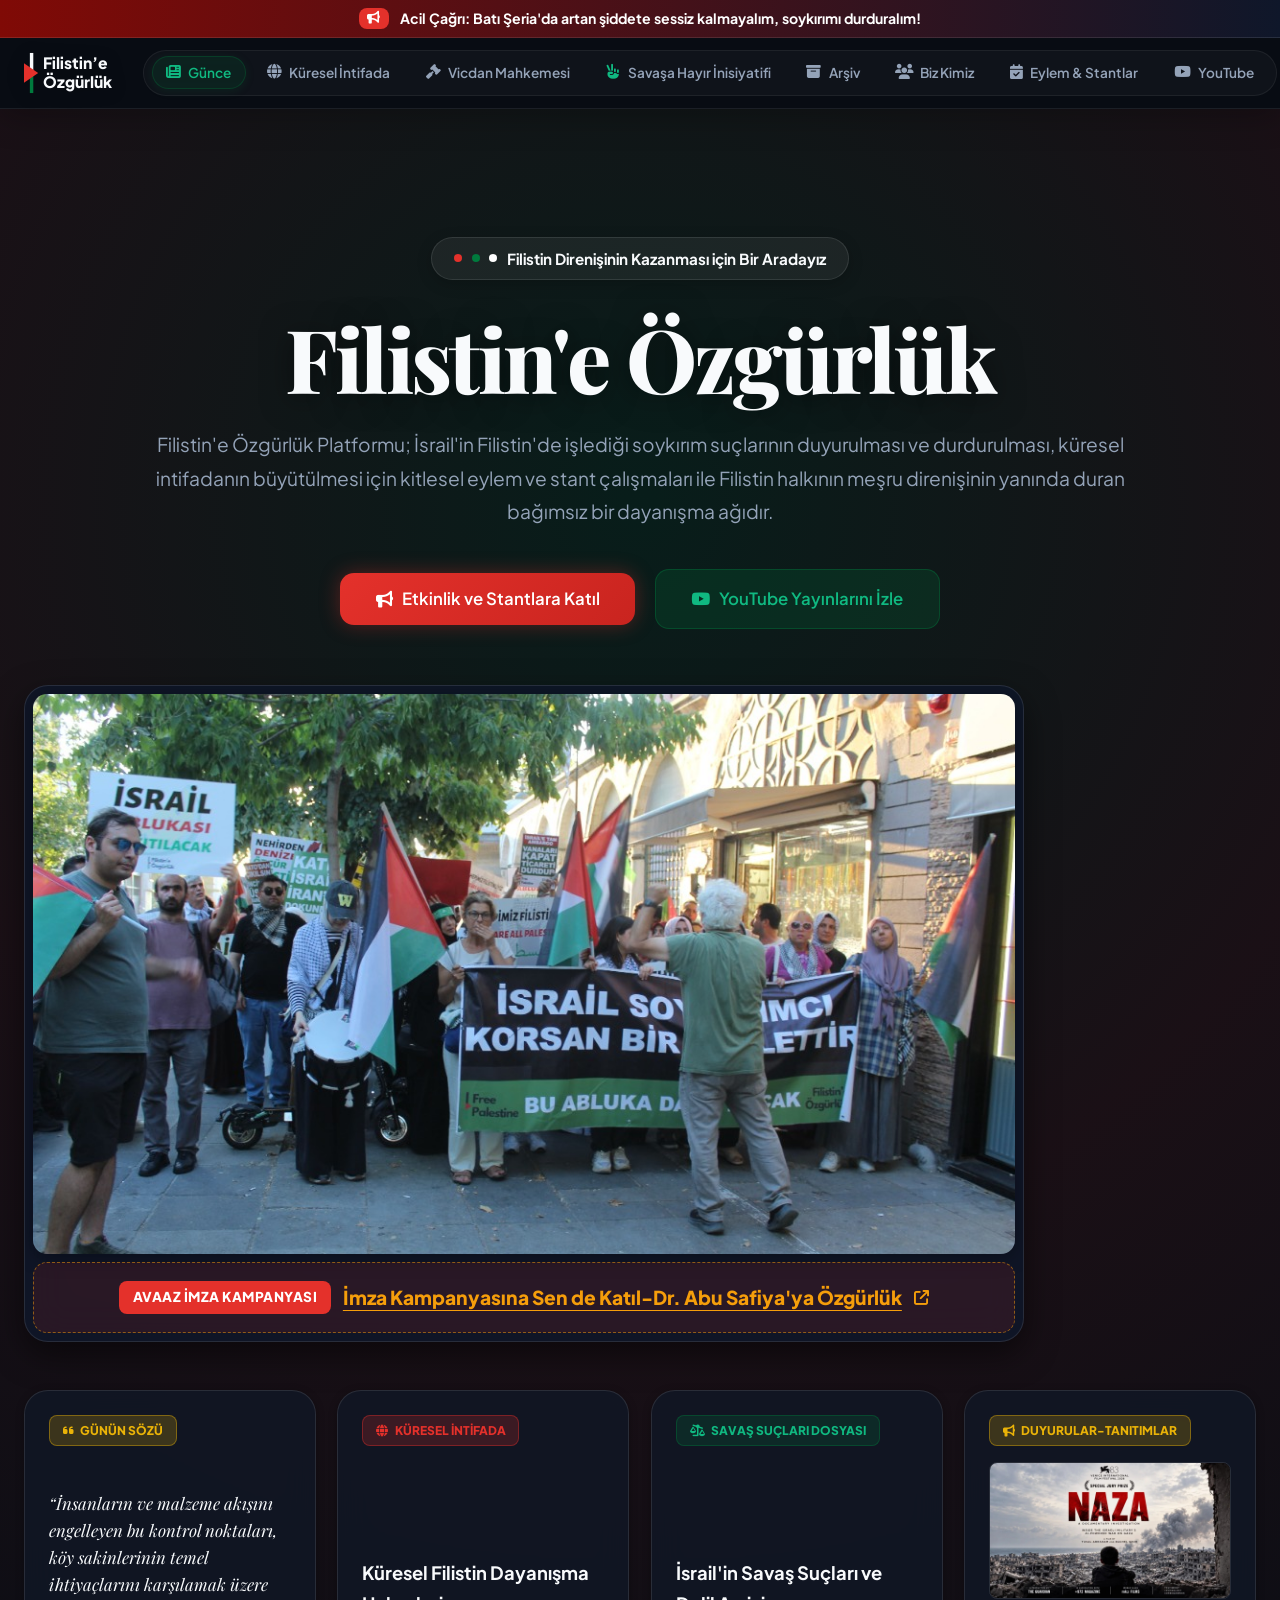
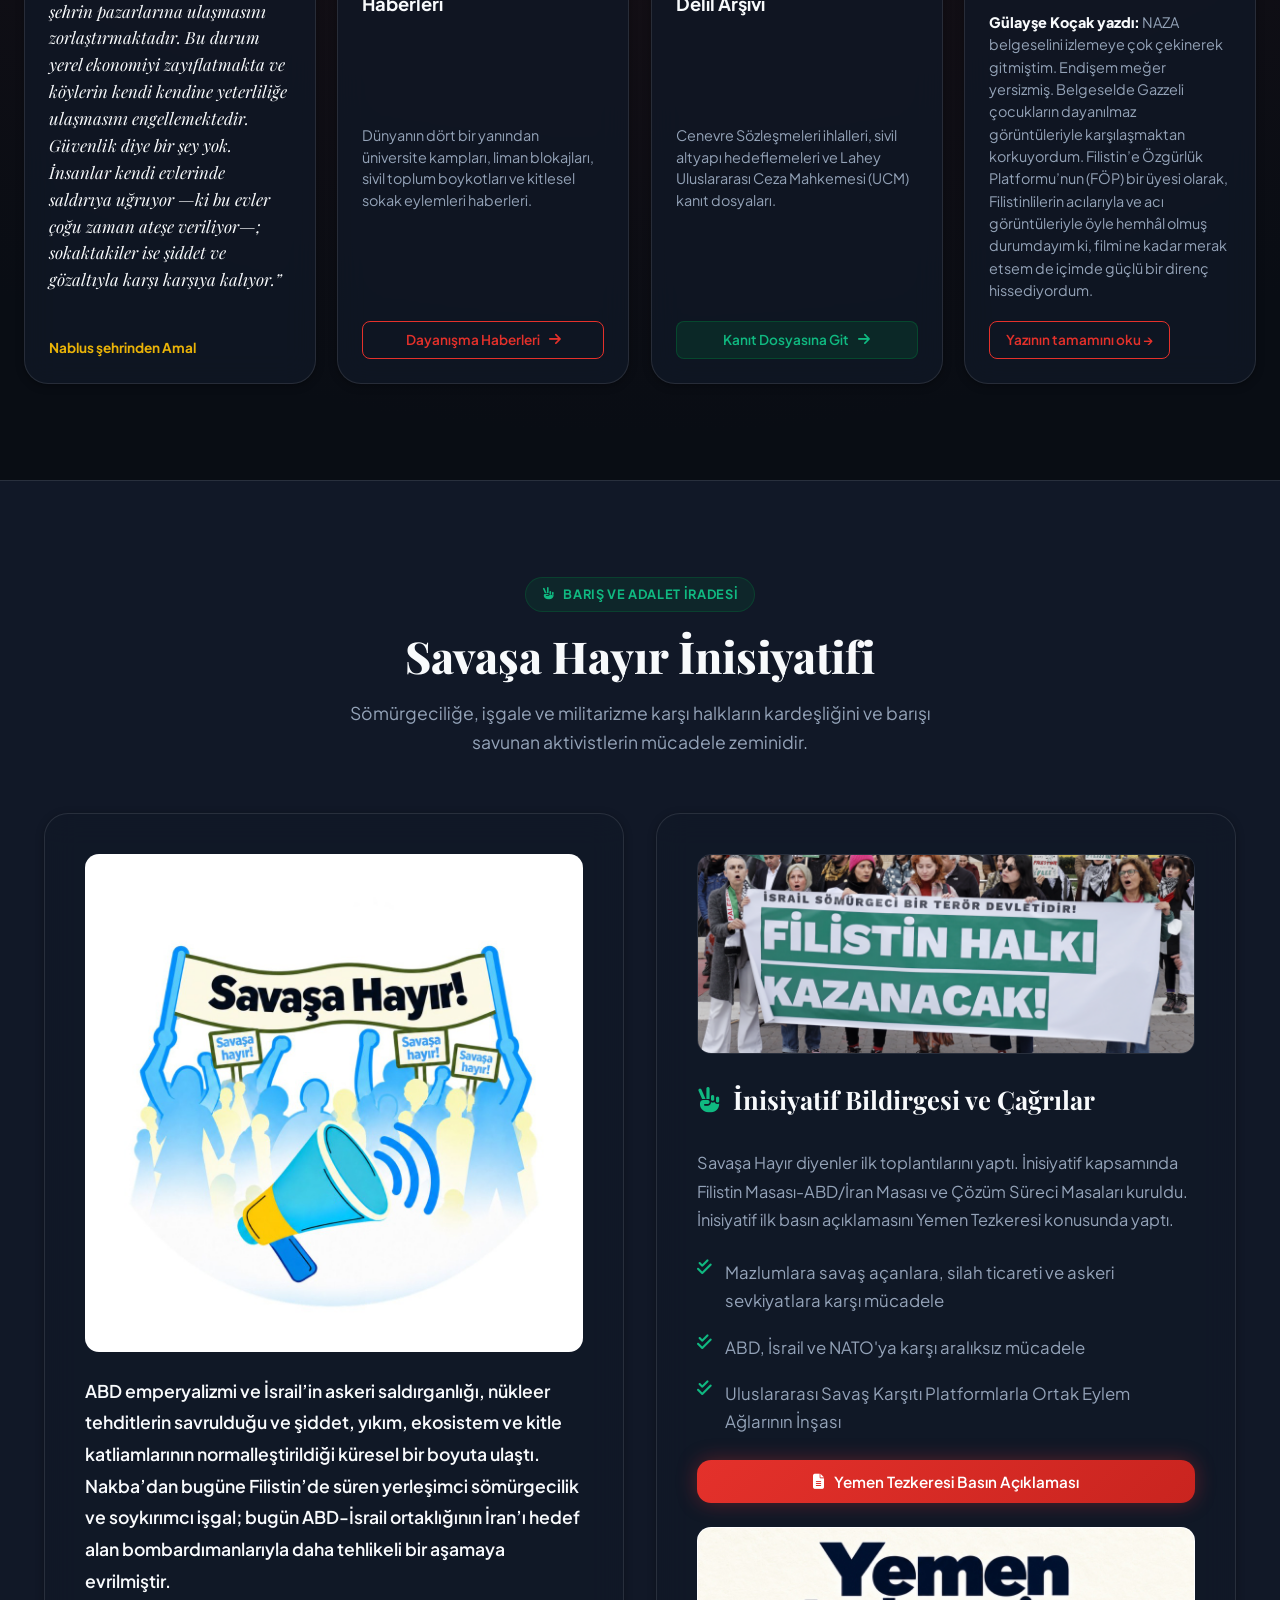
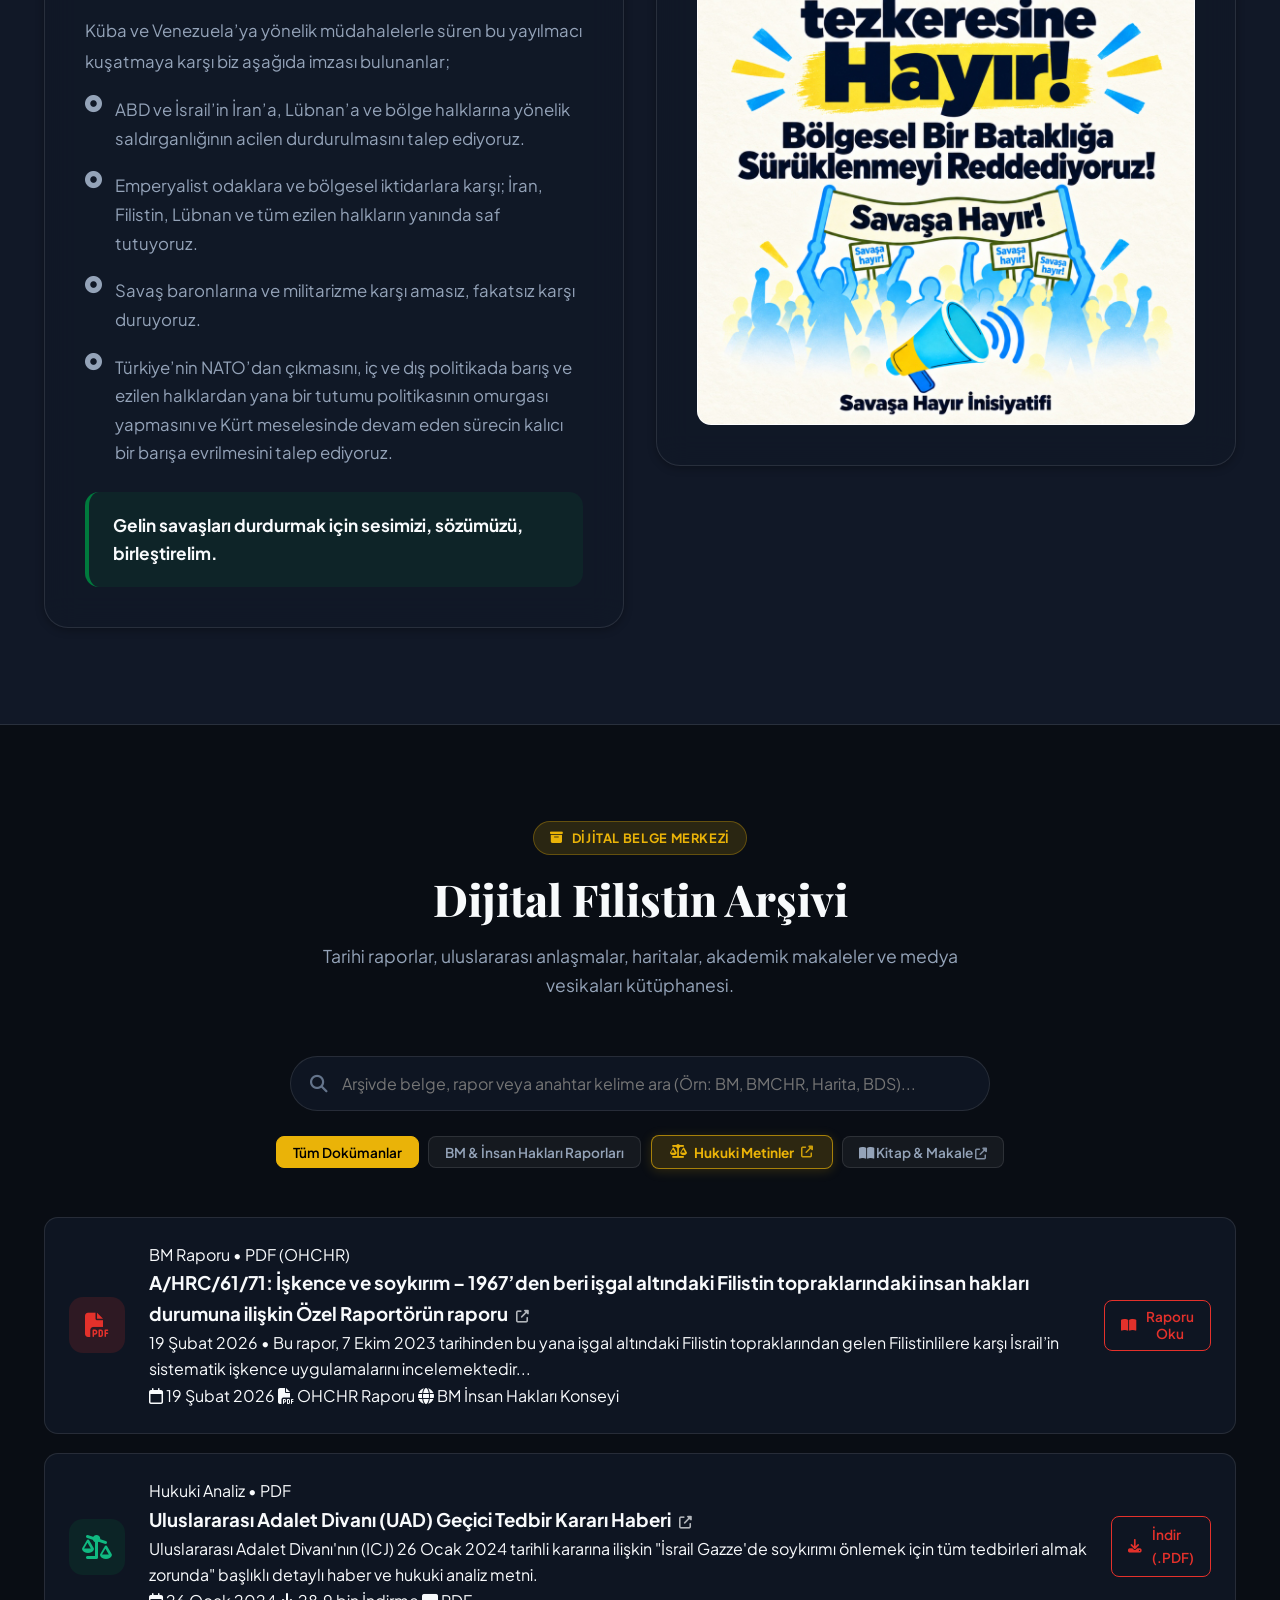
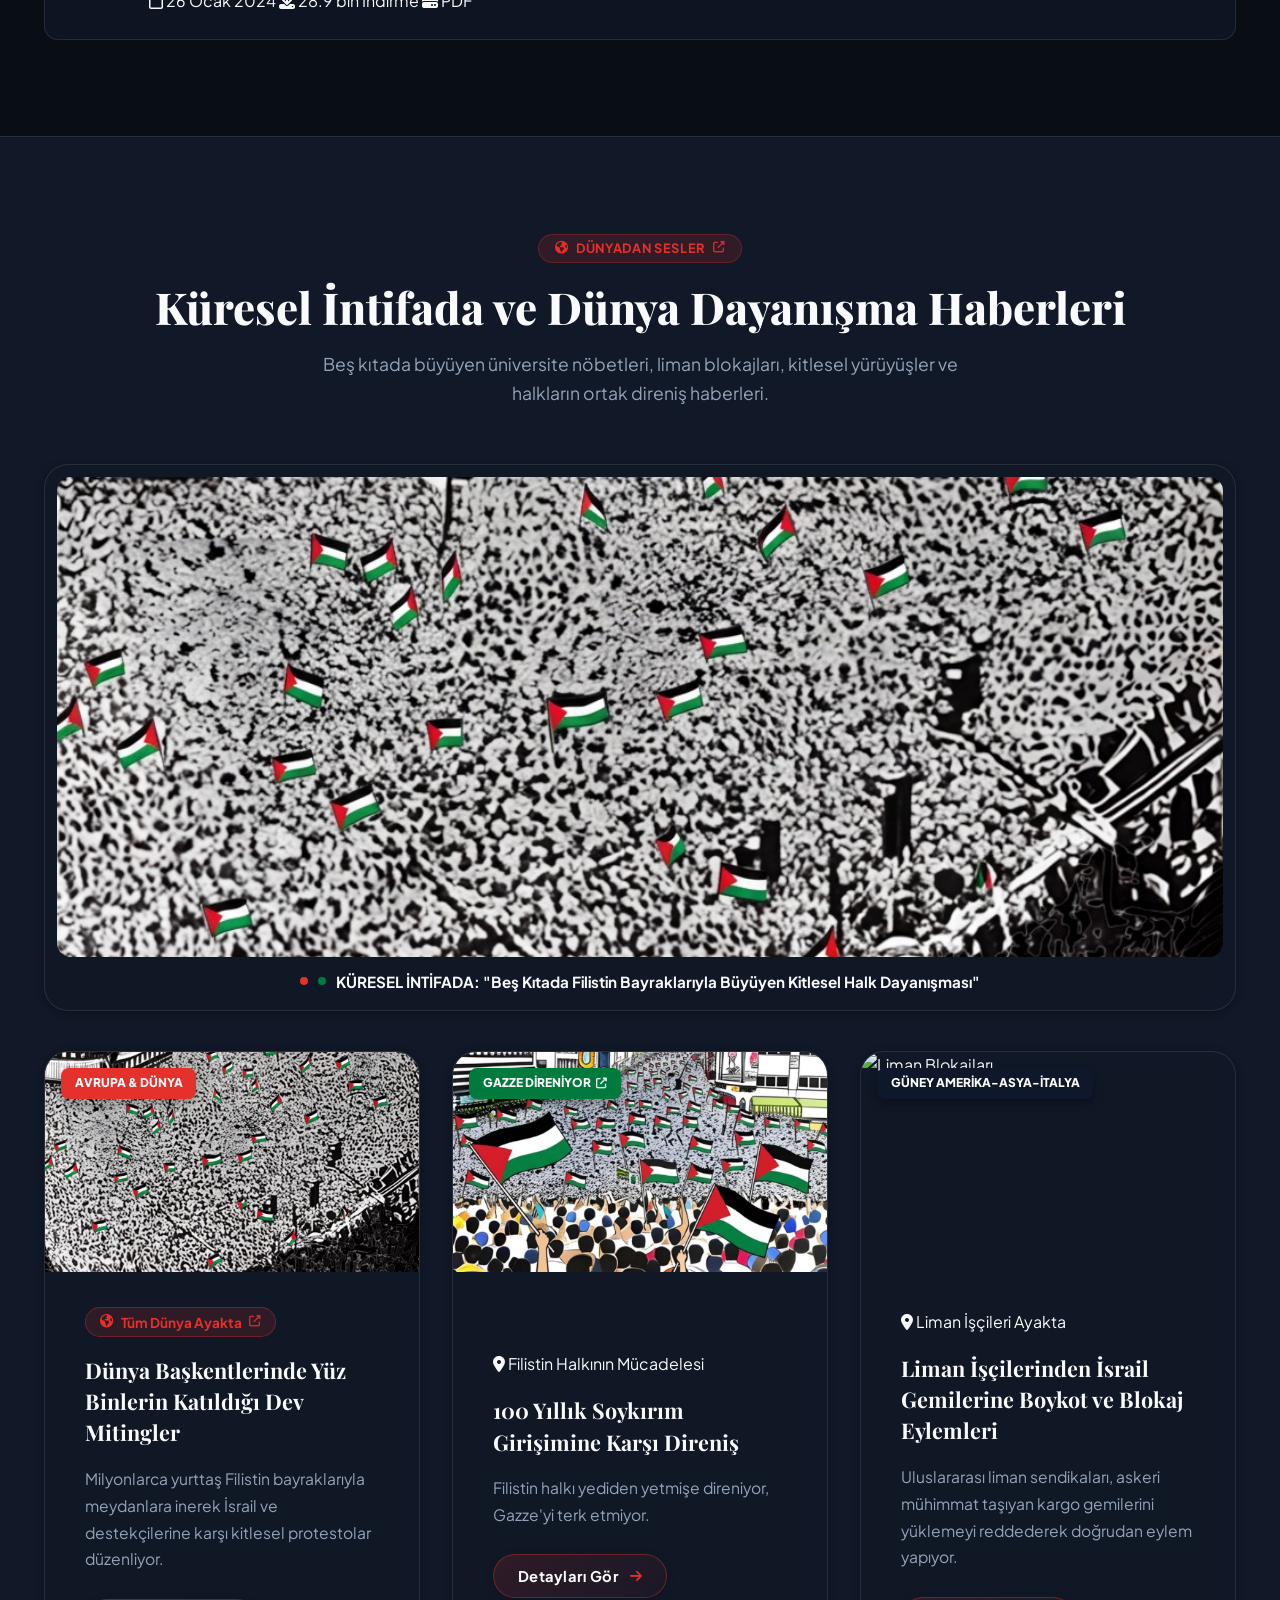
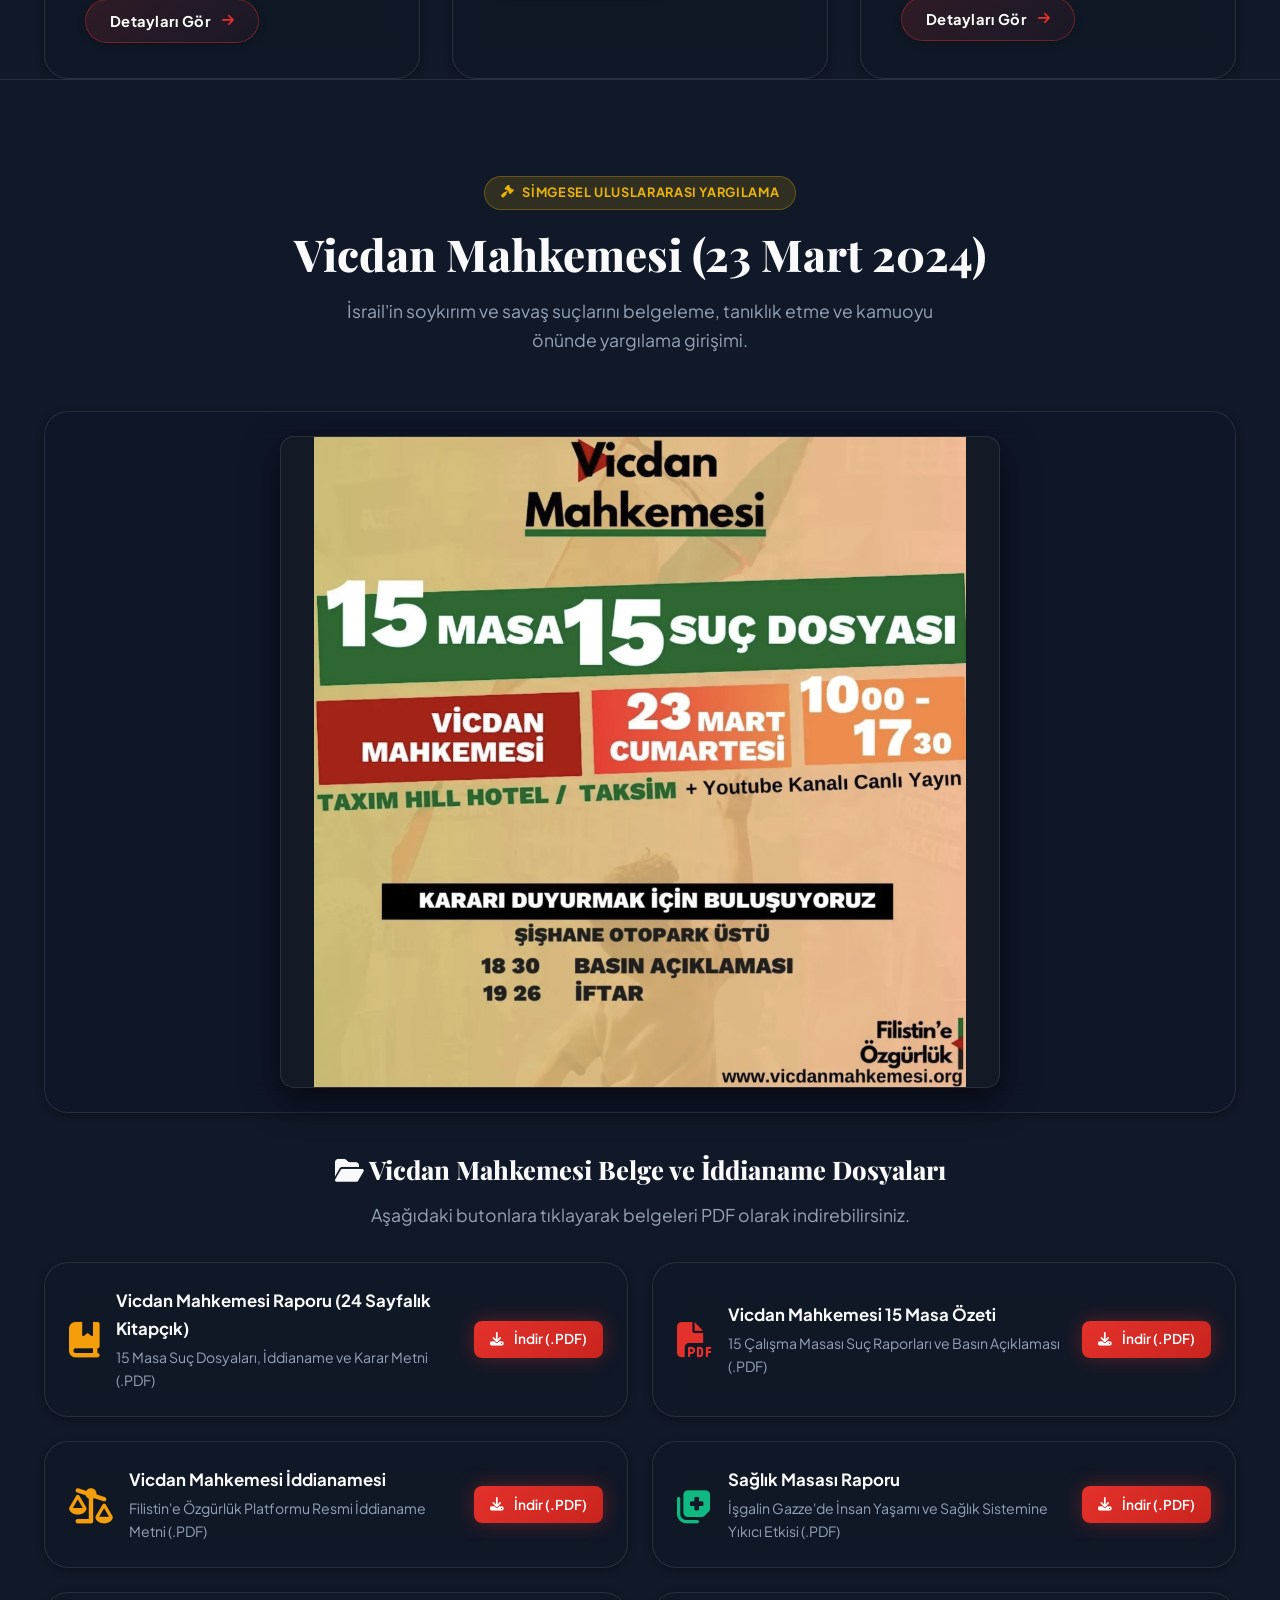
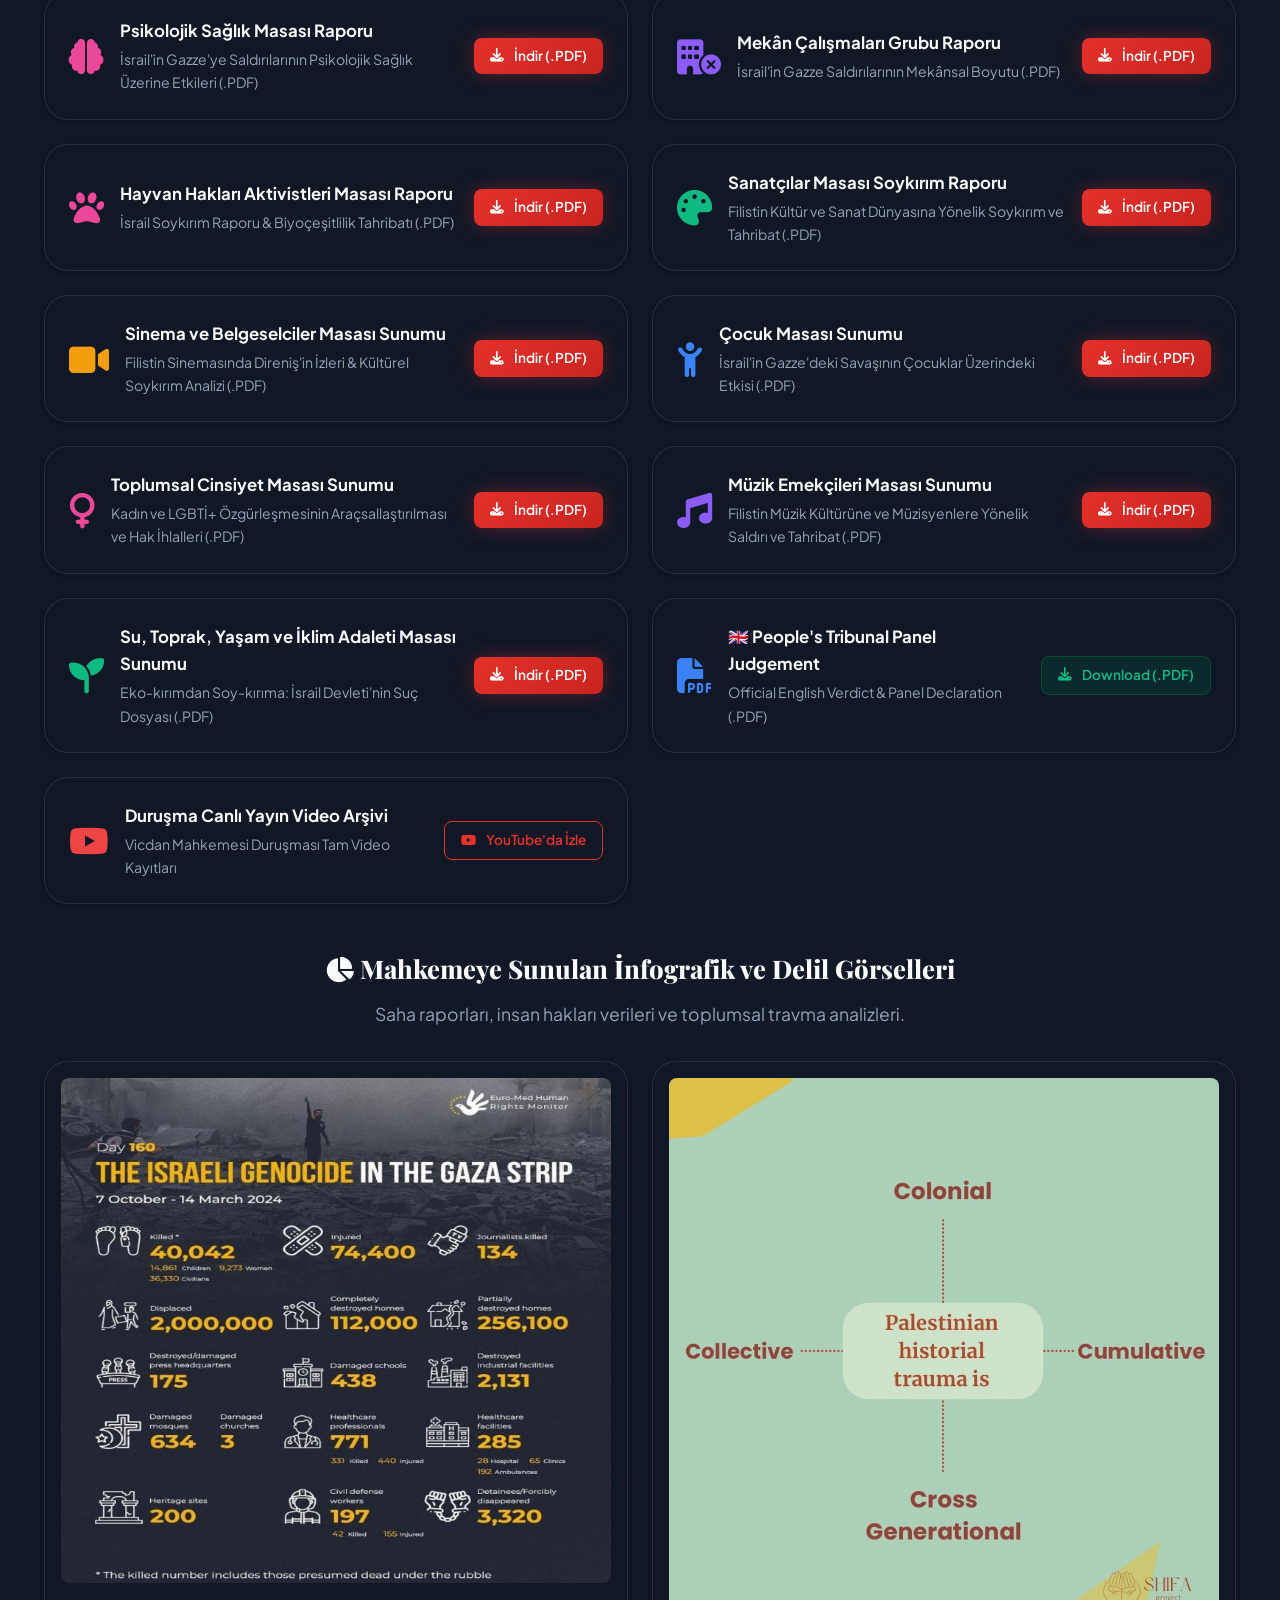
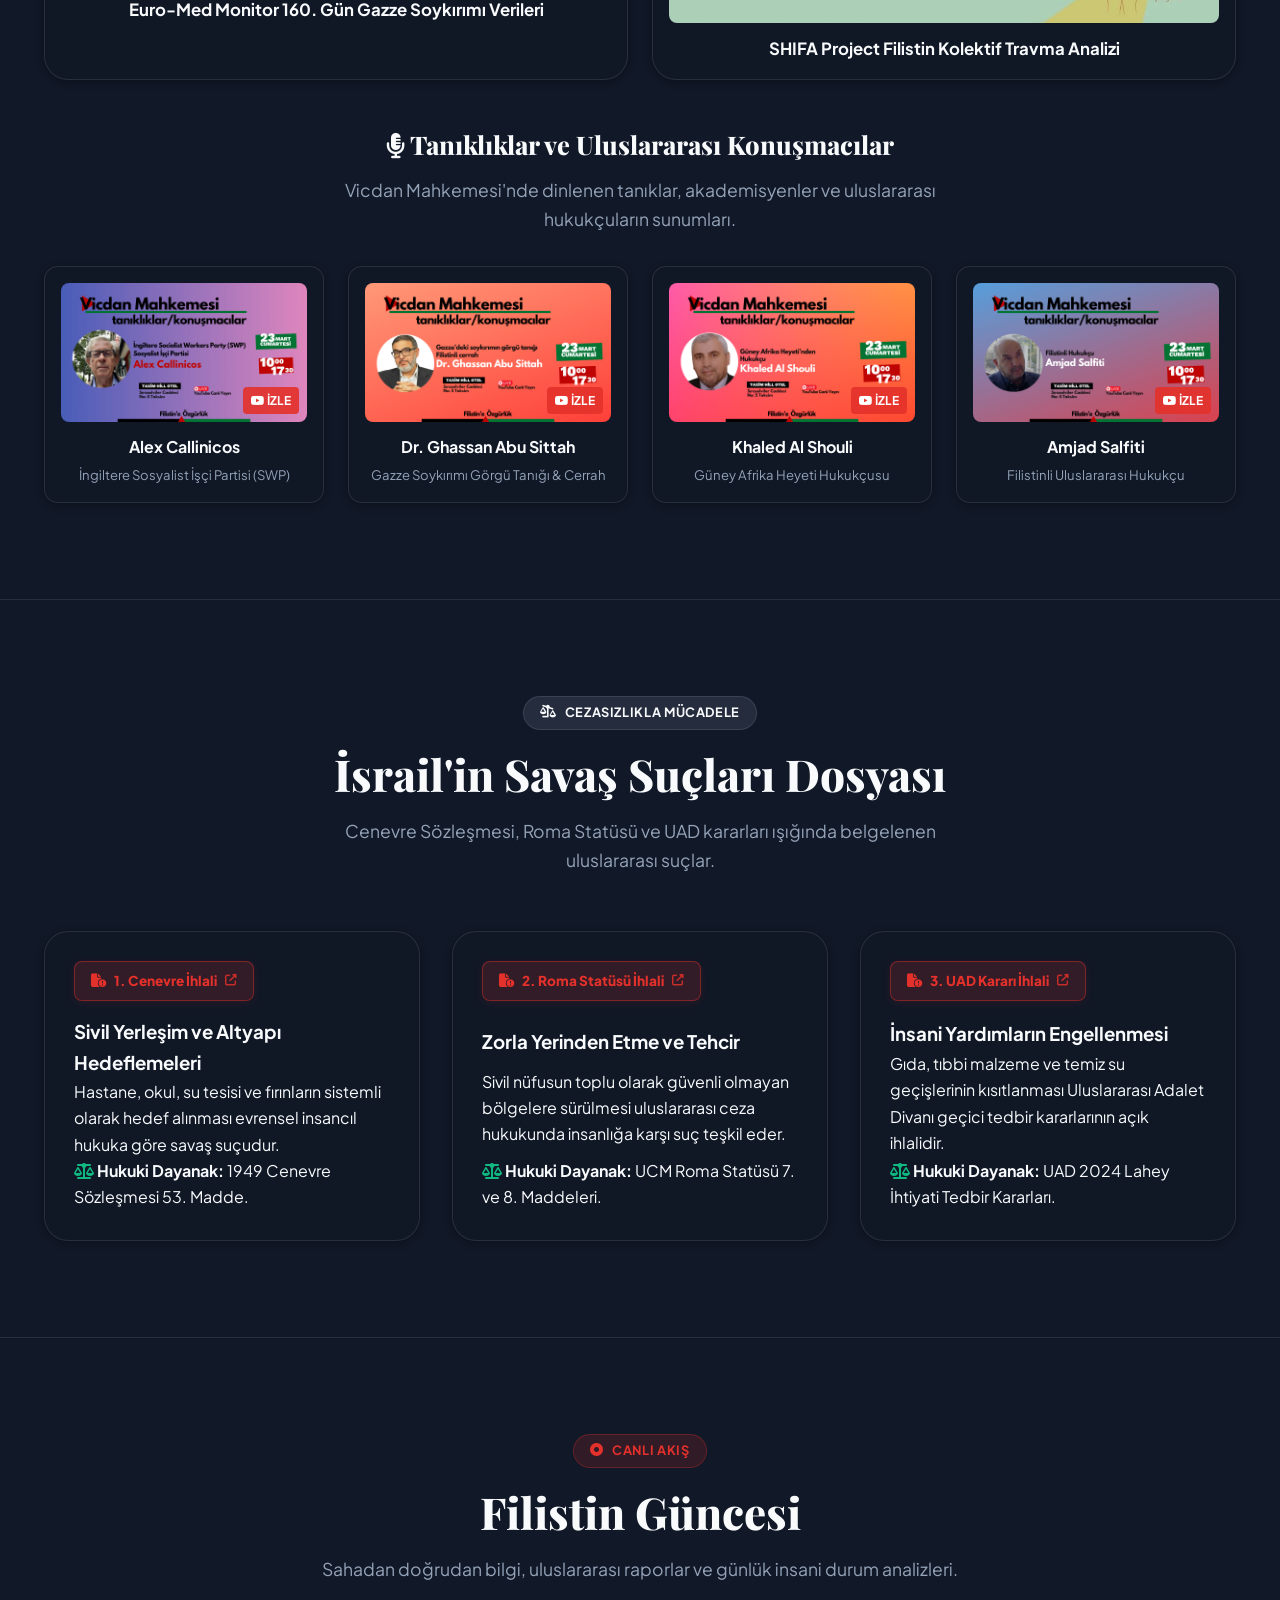
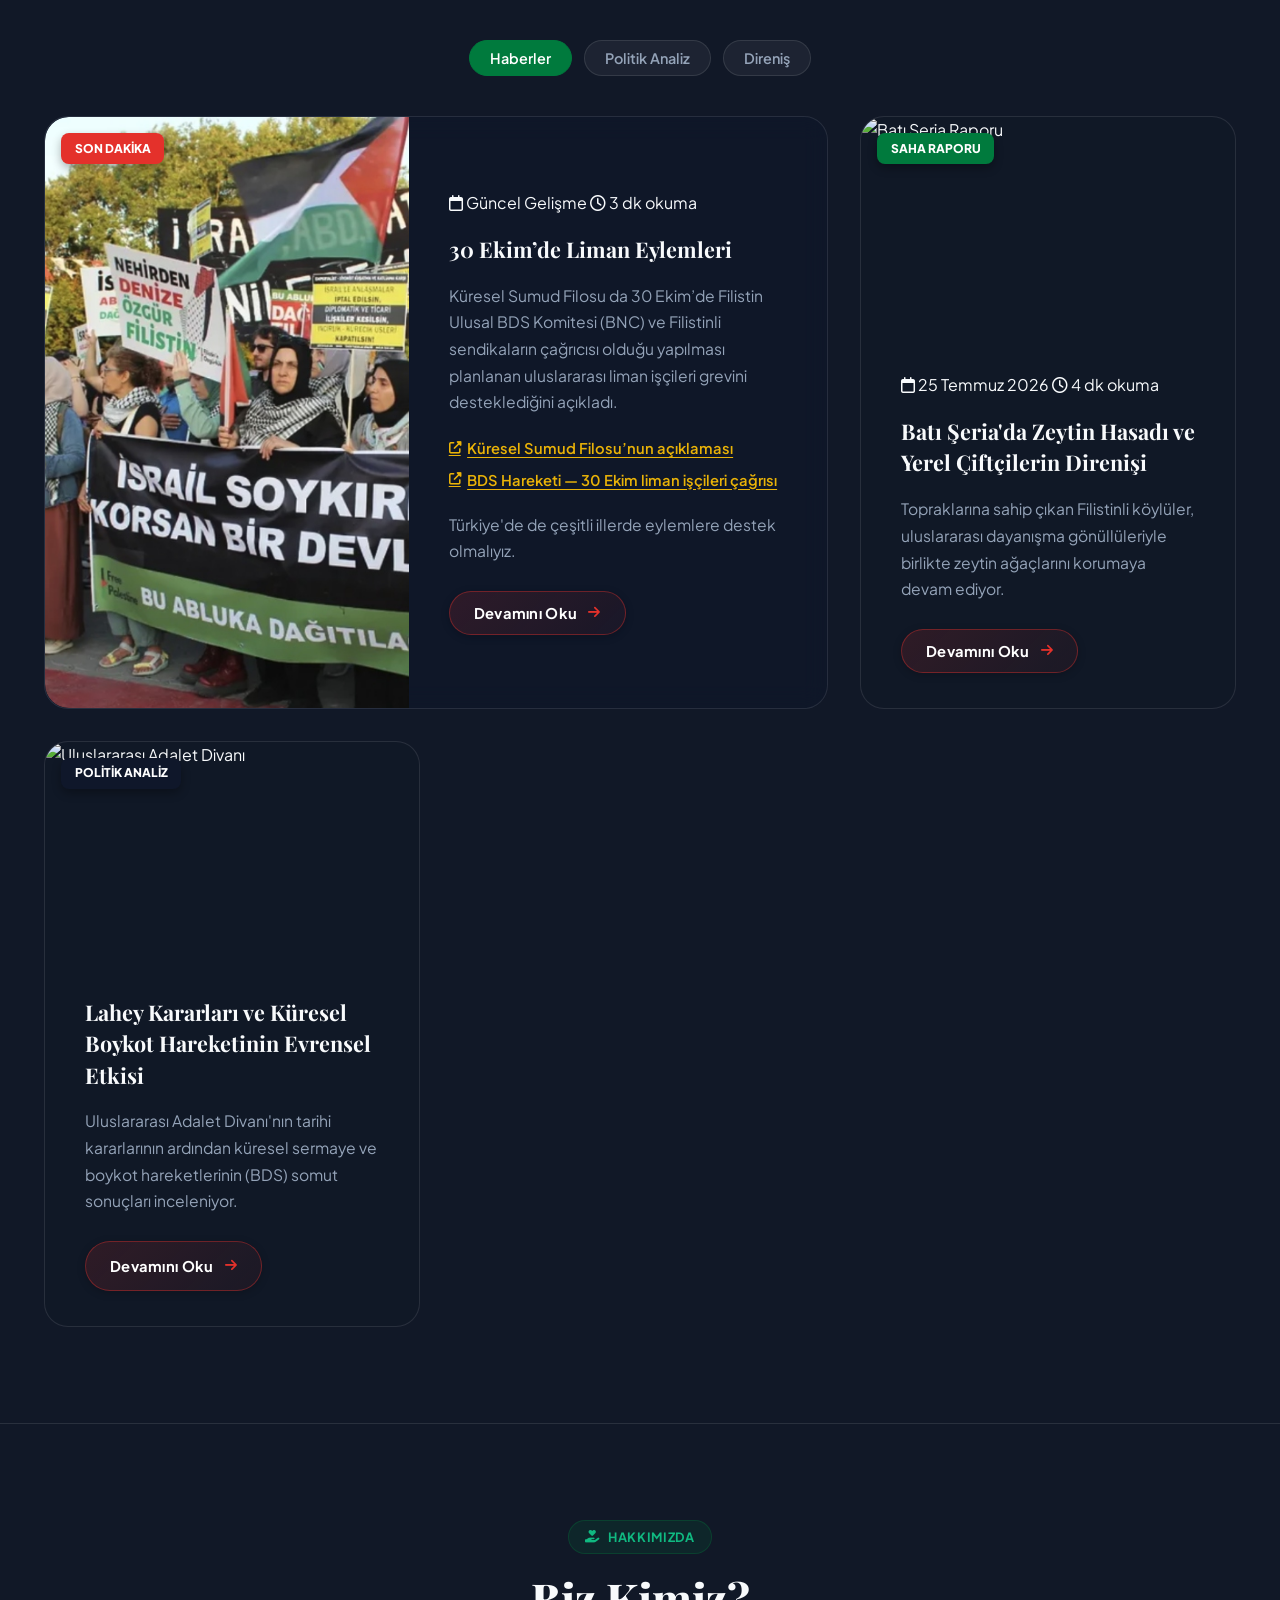
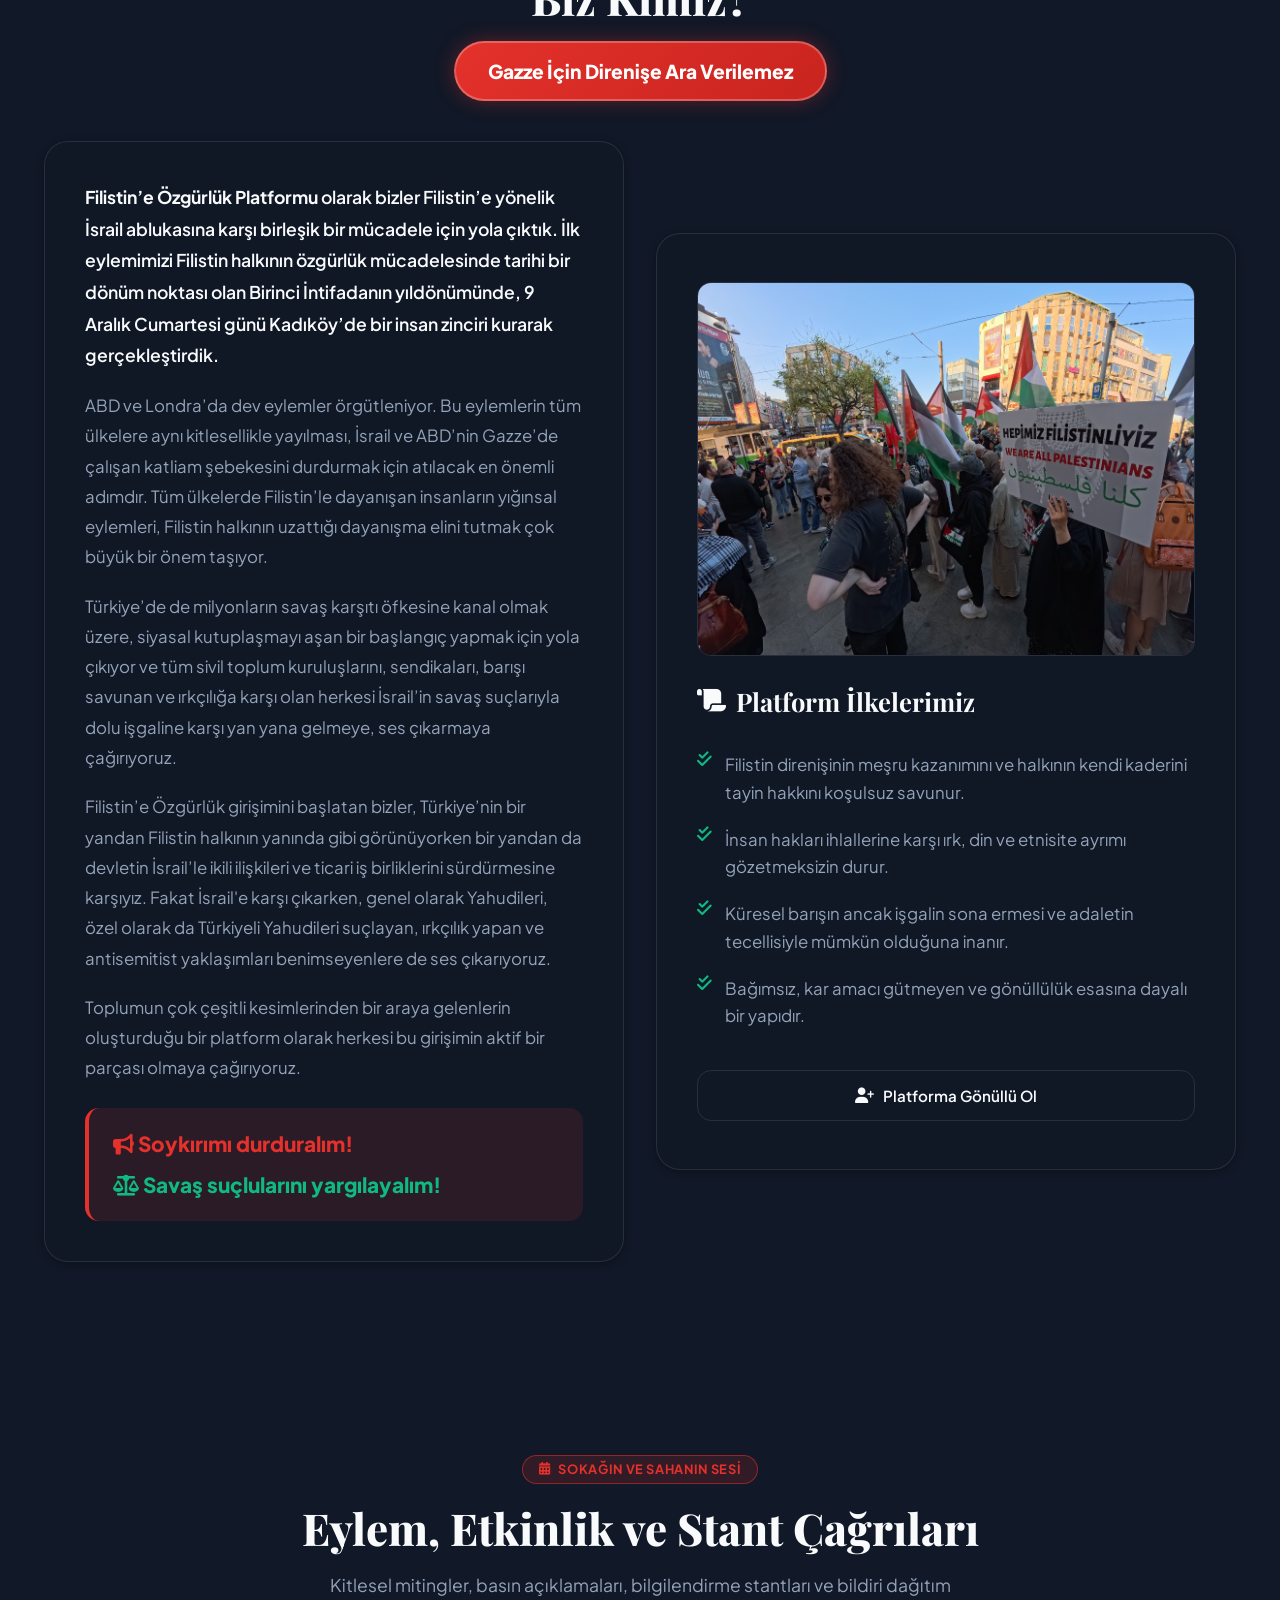
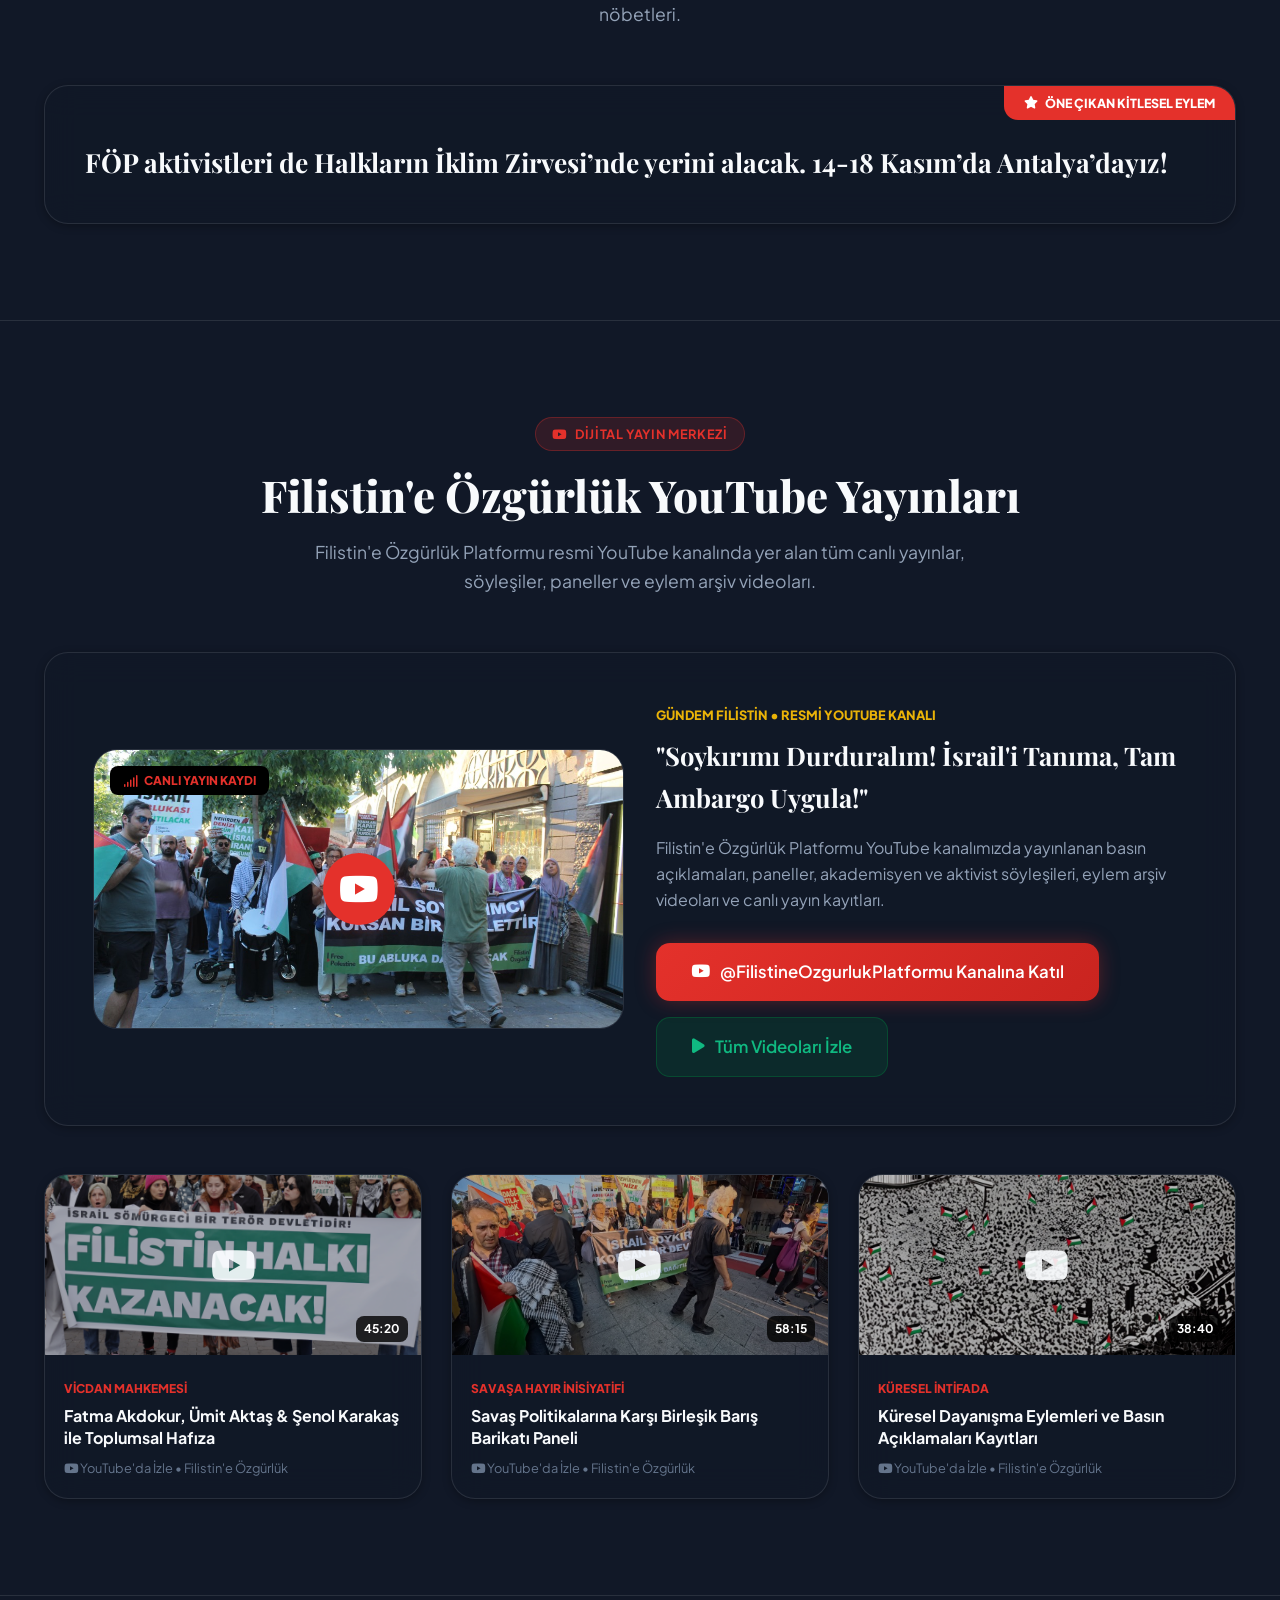
==== index.html @ 2e761d6b "İnisiyatif çağrı metinleri güncellendi" ====
<!DOCTYPE html>
<html lang="tr" data-theme="dark">
<head>
    <meta charset="UTF-8">
    <meta name="viewport" content="width=device-width, initial-scale=1.0">
    <title>Filistin'e Özgürlük Platformu | Adalet, İnsan Hakları ve Dayanışma</title>
    <meta name="description" content="Filistin'e Özgürlük Platformu resmi web sitesi. Filistin Güncesi, Küresel İntifada, Savaşa Hayır İnisiyatifi, Filistin Arşivi, İsrail'in Savaş Suçları, eylem ve stant çağrıları, BDS rehberi ve YouTube yayınları.">
    
    <!-- Google Fonts -->
    <link rel="preconnect" href="https://fonts.googleapis.com">
    <link rel="preconnect" href="https://fonts.gstatic.com" crossorigin>
    <link href="https://fonts.googleapis.com/css2?family=Plus+Jakarta+Sans:wght@400;500;600;700;800&family=Playfair+Display:ital,wght@0,600;0,800;1,400&display=swap" rel="stylesheet">
    
    <!-- FontAwesome for crisp icons -->
    <link rel="stylesheet" href="https://cdnjs.cloudflare.com/ajax/libs/font-awesome/6.5.1/css/all.min.css">
    
    <!-- Main Stylesheet -->
    <link rel="stylesheet" href="style.css">
</head>
<body>

    <!-- Dynamic Reading Progress Bar -->
    <div id="scroll-progress" class="scroll-progress"></div>

    <!-- Announcement & Urgent Ticker -->
    <div class="urgent-ticker">
        <div class="ticker-content">
            <span class="ticker-badge"><i class="fa-solid fa-bullhorn"></i></span>
            <span class="ticker-text">Acil Çağrı: Batı Şeria'da artan şiddete sessiz kalmayalım, soykırımı durduralım!</span>
        </div>
    </div>

    <!-- Navbar Section -->
    <header class="navbar-header" id="navbar">
        <div class="nav-container">
            <a href="#" class="brand-logo" aria-label="Filistin'e Özgürlük Ana Sayfası">
                <svg viewBox="0 0 420 180" class="official-logo-svg">
                    <rect x="24" y="8" width="14" height="82" class="top-stripe" />
                    <rect x="24" y="90" width="14" height="82" fill="#007A3D" />
                    <polygon points="0,50 0,130 58,90" fill="#E4312B" />
                    <text x="76" y="74" font-size="64" font-weight="800" class="logo-text">Filistin’e</text>
                    <text x="76" y="152" font-size="64" font-weight="800" class="logo-text">Özgürlük</text>
                </svg>
            </a>

            <!-- Desktop Navigation Menu (Updated Navbar Buttons) -->
            <nav class="nav-menu" id="nav-menu">
                <a href="#gunce" class="nav-link active"><i class="fa-solid fa-newspaper"></i> Günce</a>
                <a href="#kuresel-intifada" class="nav-link"><i class="fa-solid fa-globe red-text"></i> Küresel İntifada</a>
                <a href="#vicdan-mahkemesi" class="nav-link"><i class="fa-solid fa-gavel gold-text"></i> Vicdan Mahkemesi</a>
                <a href="#savasa-hayir" class="nav-link"><i class="fa-solid fa-hand-peace green-text"></i> Savaşa Hayır İnisiyatifi</a>
                <a href="#arsiv" class="nav-link"><i class="fa-solid fa-box-archive gold-text"></i> Arşiv</a>
                <a href="#biz-kimiz" class="nav-link"><i class="fa-solid fa-users"></i> Biz Kimiz</a>
                <a href="#eylemler" class="nav-link"><i class="fa-solid fa-calendar-check"></i> Eylem & Stantlar</a>
                <a href="https://www.youtube.com/@FilistineOzgurlukPlatformu" target="_blank" class="nav-link"><i class="fa-brands fa-youtube red-text"></i> YouTube</a>
            </nav>

            <!-- Quick Action & Theme Controls -->
            <div class="nav-actions">
                <button class="theme-toggle" id="theme-toggle" title="Karanlık / Aydınlık Mod" aria-label="Tema Değiştir">
                    <i class="fa-solid fa-moon"></i>
                </button>
                <button type="button" id="open-eyleme-katil-btn" class="btn btn-primary nav-cta open-eyleme-katil-trigger">
                    <i class="fa-solid fa-hand-holding-heart"></i> Eyleme Katıl
                </button>
                <button class="mobile-toggle" id="mobile-toggle" aria-label="Menüyü Aç/Kapat">
                    <span></span><span></span><span></span>
                </button>
            </div>
        </div>
    </header>

    <!-- Mobile Drawer Overlay -->
    <div class="mobile-drawer" id="mobile-drawer">
        <div class="drawer-header">
            <a href="#" class="brand-logo sm">
                <svg viewBox="0 0 420 180" class="official-logo-svg">
                    <rect x="24" y="8" width="14" height="82" class="top-stripe" />
                    <rect x="24" y="90" width="14" height="82" fill="#007A3D" />
                    <polygon points="0,50 0,130 58,90" fill="#E4312B" />
                    <text x="76" y="74" font-size="64" font-weight="800" class="logo-text">Filistin’e</text>
                    <text x="76" y="152" font-size="64" font-weight="800" class="logo-text">Özgürlük</text>
                </svg>
            </a>
            <button class="drawer-close" id="drawer-close"><i class="fa-solid fa-xmark"></i></button>
        </div>
        <nav class="drawer-nav">
            <a href="#gunce" class="drawer-link"><i class="fa-solid fa-newspaper"></i> Filistin Güncesi</a>
            <a href="#kuresel-intifada" class="drawer-link"><i class="fa-solid fa-globe red-text"></i> Küresel İntifada</a>
            <a href="#vicdan-mahkemesi" class="drawer-link"><i class="fa-solid fa-gavel gold-text"></i> Vicdan Mahkemesi</a>
            <a href="#savasa-hayir" class="drawer-link"><i class="fa-solid fa-hand-peace green-text"></i> Savaşa Hayır İnisiyatifi</a>
            <a href="#arsiv" class="drawer-link"><i class="fa-solid fa-box-archive gold-text"></i> Dijital Arşiv</a>
            <a href="#biz-kimiz" class="drawer-link"><i class="fa-solid fa-users"></i> Biz Kimiz?</a>
            <a href="#savas-suclari" class="drawer-link"><i class="fa-solid fa-scale-unbalanced-flip"></i> İsrail'in Savaş Suçları</a>
            <a href="#eylemler" class="drawer-link"><i class="fa-solid fa-calendar-check"></i> Eylem & Stant Çağrıları</a>
            <a href="#tartismalar" class="drawer-link"><i class="fa-brands fa-youtube red-text"></i> YouTube Tartışmaları</a>
        </nav>
        <div class="drawer-footer">
            <button type="button" id="open-eyleme-katil-drawer-btn" class="btn btn-primary btn-block open-eyleme-katil-trigger"><i class="fa-solid fa-hand-holding-heart"></i> Eyleme Katıl</button>
        </div>
    </div>
    <div class="drawer-backdrop" id="drawer-backdrop"></div>

    <main>
        <!-- Hero Section (Manşet) -->
        <section class="hero-section" id="hero">
            <div class="hero-bg-overlay"></div>
            <div class="hero-pattern"></div>
            <div class="container hero-container">
                <!-- Eyebrow text -->
                <div class="hero-badge animate-fade">
                    <span class="badge-flag-stripe red"></span>
                    <span class="badge-flag-stripe green"></span>
                    <span class="badge-flag-stripe white"></span>
                    <span>Filistin Direnişinin Kazanması için Bir Aradayız</span>
                </div>
                
                <!-- Main Big Title -->
                <h1 class="hero-title animate-up main-hero-title">
                    Filistin'e Özgürlük
                </h1>
                
                <!-- Requested Exact Text Under Hero Title -->
                <p class="hero-description animate-up delay-1">
                    Filistin'e Özgürlük Platformu; İsrail'in Filistin'de işlediği soykırım suçlarının duyurulması ve durdurulması, küresel intifadanın büyütülmesi için kitlesel eylem ve stant çalışmaları ile Filistin halkının meşru direnişinin yanında duran bağımsız bir dayanışma ağıdır.
                </p>

                <div class="hero-buttons animate-up delay-2">
                    <button type="button" class="btn btn-primary btn-lg rsvp-btn open-eyleme-katil-trigger">
                        <i class="fa-solid fa-bullhorn"></i> Etkinlik ve Stantlara Katıl
                    </button>
                    <a href="https://www.youtube.com/@FilistineOzgurlukPlatformu" target="_blank" class="btn btn-secondary btn-lg">
                        <i class="fa-brands fa-youtube red-text"></i> YouTube Yayınlarını İzle
                    </a>
                </div>

                <!-- Featured Hero Photo -->
                <div class="hero-rally-wrapper animate-up delay-2" style="margin: 2.5rem 0 3rem;">
                    <div class="hero-rally-card glass-panel" style="padding: 0.5rem; background: rgba(15, 23, 42, 0.85); border: 1px solid var(--border-color); box-shadow: var(--shadow-lg);">
                        <img src="assets/fop_sarachane_eylemi.jpg" alt="Dr. Hussam Ebu Safiye'ye ve Tüm Filistinli Tutsaklara Özgürlük!" class="hero-rally-img" style="border-radius: var(--radius-md); max-height: 560px; width: 100%; object-fit: cover; display: block;">
                        
                        <!-- Dedicated Signature Petition Action Bar Under Photo -->
                        <div class="hero-rally-caption text-center" style="padding: 1.1rem 1.5rem; margin-top: 0.5rem; background: rgba(228, 49, 43, 0.12); border: 1px dashed rgba(245, 158, 11, 0.5); border-radius: var(--radius-md);">
                            <a href="https://secure.avaaz.org/community_petitions/tr/tbmm_nde_vekiller_ve_halklar_kamuoyu_dr_hussam_ebu_safiyye_ye_ve_tum_filistinli_tutsaklara_ozgurluk/?__HASH__&utm_source=whatsapp&utm_medium=social_share&utm_campaign=1768071&utm_term=__HASH__%2Btr&share_location=do_postaction&utm_source=whatsapp&utm_medium=social_share&utm_campaign=1768071&astro=true&share_location=post_action&referer_id=019f4b0748607319b877b42bde8ea4a6" target="_blank" style="color: #F59E0B; font-size: 1.2rem; font-weight: 800; text-decoration: none; display: inline-flex; align-items: center; justify-content: center; gap: 0.75rem; flex-wrap: wrap; transition: all 0.25s ease;" onmouseover="this.style.color='var(--palestine-red)'" onmouseout="this.style.color='#F59E0B'">
                                <span style="background: var(--palestine-red); color: #FFF; padding: 0.35rem 0.85rem; border-radius: var(--radius-sm); font-size: 0.85rem; font-weight: 800; text-transform: uppercase; letter-spacing: 0.5px;">AVAAZ İMZA KAMPANYASI</span>
                                <span style="text-decoration: underline; text-underline-offset: 5px;">İmza Kampanyasına Sen de Katıl-Dr. Abu Safiya'ya Özgürlük</span>
                                <i class="fa-solid fa-arrow-up-right-from-square" style="font-size: 0.95rem; color: #F59E0B;"></i>
                            </a>
                        </div>
                    </div>
                </div>

                <!-- Four Hero Feature Cards -->
                <div class="hero-highlights-grid animate-up delay-3">
                    <!-- 1. Günün Sözü Kutusu -->
                    <div class="highlight-card quote-highlight-card glass-card">
                        <div class="highlight-badge gold-bg"><i class="fa-solid fa-quote-left"></i> GÜNÜN SÖZÜ</div>
                        <blockquote class="quote-text">
                            “İnsanların ve malzeme akışını engelleyen bu kontrol noktaları, köy sakinlerinin temel ihtiyaçlarını karşılamak üzere şehrin pazarlarına ulaşmasını zorlaştırmaktadır. Bu durum yerel ekonomiyi zayıflatmakta ve köylerin kendi kendine yeterliliğe ulaşmasını engellemektedir. Güvenlik diye bir şey yok. İnsanlar kendi evlerinde saldırıya uğruyor —ki bu evler çoğu zaman ateşe veriliyor—; sokaktakiler ise şiddet ve gözaltıyla karşı karşıya kalıyor.”
                        </blockquote>
                        <div class="quote-author">Nablus şehrinden Amal</div>
                    </div>

                    <!-- 2. Küresel İntifada Kutusu -->
                    <div class="highlight-card intifada-highlight-card glass-card">
                        <div class="highlight-badge red-bg"><i class="fa-solid fa-globe"></i> KÜRESEL İNTİFADA</div>
                        <h3 class="highlight-title">Küresel Filistin Dayanışma Haberleri</h3>
                        <p class="highlight-desc">
                            Dünyanın dört bir yanından üniversite kampları, liman blokajları, sivil toplum boykotları ve kitlesel sokak eylemleri haberleri.
                        </p>
                        <a href="#kuresel-intifada" class="btn btn-sm btn-outline-primary" style="margin-top: 0.8rem;">
                            Dayanışma Haberleri <i class="fa-solid fa-arrow-right"></i>
                        </a>
                    </div>

                    <!-- 3. İsrail'in Savaş Suçları Kutusu -->
                    <div class="highlight-card crimes-highlight-card glass-card">
                        <div class="highlight-badge green-bg"><i class="fa-solid fa-scale-unbalanced-flip"></i> SAVAŞ SUÇLARI DOSYASI</div>
                        <h3 class="highlight-title">İsrail'in Savaş Suçları ve Delil Arşivi</h3>
                        <p class="highlight-desc">
                            Cenevre Sözleşmeleri ihlalleri, sivil altyapı hedeflemeleri ve Lahey Uluslararası Ceza Mahkemesi (UCM) kanıt dosyaları.
                        </p>
                        <a href="#savas-suclari" class="btn btn-sm btn-secondary" style="margin-top: 0.8rem;">
                            Kanıt Dosyasına Git <i class="fa-solid fa-arrow-right"></i>
                        </a>
                    </div>

                    <!-- 4. Duyurular-Tanıtımlar Kutusu -->
                    <div class="highlight-card announcements-highlight-card glass-card">
                        <h3 class="highlight-badge gold-bg"><i class="fa-solid fa-bullhorn"></i> Duyurular-Tanıtımlar</h3>
                        <div class="announcement-card-content">
                            <div class="announcement-card-media">
                                <img src="assets/naza.png" alt="NAZA Belgeseli" class="announcement-card-img">
                            </div>
                            <p class="announcement-card-text">
                                <strong>Gülayşe Koçak yazdı:</strong> NAZA belgeselini izlemeye çok çekinerek gitmiştim. Endişem meğer yersizmiş. Belgeselde Gazzeli çocukların dayanılmaz görüntüleriyle karşılaşmaktan korkuyordum. Filistin’e Özgürlük Platformu’nun (FÖP) bir üyesi olarak, Filistinlilerin acılarıyla ve acı görüntüleriyle öyle hemhâl olmuş durumdayım ki, filmi ne kadar merak etsem de içimde güçlü bir direnç hissediyordum.
                            </p>
                        </div>
                        <a href="https://medyascope.tv/2026/10/27/naza-filminin-ardindan-gulayse-kocak-yazdi/" target="_blank" rel="noopener noreferrer" class="btn btn-sm btn-outline-primary announcement-read-more-link" style="margin-top: 0.8rem;">
                            Yazının tamamını oku →
                        </a>
                    </div>
                </div>
            </div>
        </section>

        <!-- SECTION: Savaşa Hayır İnisiyatifi -->
        <section class="section savasa-hayir-section dark-surface" id="savasa-hayir">
            <div class="container">
                <div class="section-header text-center">
                    <span class="section-tag green-tag"><i class="fa-solid fa-hand-peace"></i> BARIŞ VE ADALET İRADESİ</span>
                    <h2 class="section-title">Savaşa Hayır İnisiyatifi</h2>
                    <p class="section-subtitle">Sömürgeciliğe, işgale ve militarizme karşı halkların kardeşliğini ve barışı savunan aktivistlerin mücadele zeminidir.</p>
                </div>

                <div class="grid grid-2 align-start" style="align-items: flex-start;">
                    <div class="about-content glass-panel" style="padding: 2.5rem;">
                        <div style="margin-bottom: 1.5rem; border-radius: var(--radius-md); overflow: hidden; border: 1px solid var(--border-color); background: #FFFFFF;">
                            <img src="assets/SH-Logo.jpg" alt="Savaşa Hayır! Logosu" style="width: 100%; height: auto; object-fit: contain; display: block; margin: 0 auto;">
                        </div>
                        <p class="lead-text" style="font-size: 1.1rem; line-height: 1.8; margin-bottom: 1.2rem;">
                            ABD emperyalizmi ve İsrail’in askeri saldırganlığı, nükleer tehditlerin savrulduğu ve şiddet, yıkım, ekosistem ve kitle katliamlarının normalleştirildiği küresel bir boyuta ulaştı. Nakba’dan bugüne Filistin’de süren yerleşimci sömürgecilik ve soykırımcı işgal; bugün ABD-İsrail ortaklığının İran’ı hedef alan bombardımanlarıyla daha tehlikeli bir aşamaya evrilmiştir.
                        </p>
                        <p style="font-size: 1.05rem; line-height: 1.8; color: var(--text-secondary); margin-bottom: 1.2rem;">
                            Küba ve Venezuela’ya yönelik müdahalelerle süren bu yayılmacı kuşatmaya karşı biz aşağıda imzası bulunanlar;
                        </p>
                        <ul class="manifesto-list" style="margin-bottom: 1.5rem; font-size: 1.02rem; line-height: 1.7;">
                            <li><i class="fa-solid fa-circle-dot red-text"></i> ABD ve İsrail’in İran’a, Lübnan’a ve bölge halklarına yönelik saldırganlığının acilen durdurulmasını talep ediyoruz.</li>
                            <li><i class="fa-solid fa-circle-dot red-text"></i> Emperyalist odaklara ve bölgesel iktidarlara karşı; İran, Filistin, Lübnan ve tüm ezilen halkların yanında saf tutuyoruz.</li>
                            <li><i class="fa-solid fa-circle-dot red-text"></i> Savaş baronlarına ve militarizme karşı amasız, fakatsız karşı duruyoruz.</li>
                            <li><i class="fa-solid fa-circle-dot red-text"></i> Türkiye’nin NATO’dan çıkmasını, iç ve dış politikada barış ve ezilen halklardan yana bir tutumu politikasının omurgası yapmasını ve Kürt meselesinde devam eden sürecin kalıcı bir barışa evrilmesini talep ediyoruz.</li>
                        </ul>
                        
                        <div class="call-to-action-box" style="background: rgba(0, 122, 61, 0.12); border-left: 4px solid var(--palestine-green); padding: 1.2rem 1.5rem; border-radius: var(--radius-md);">
                            <p style="font-size: 1.08rem; font-weight: 700; color: var(--text-primary); margin: 0;">
                                Gelin savaşları durdurmak için sesimizi, sözümüzü, birleştirelim.
                            </p>
                        </div>
                    </div>

                    <div class="manifesto-card glass-panel" style="padding: 2.5rem;">
                        <div class="manifesto-img-box" style="margin-bottom: 1.5rem; border-radius: var(--radius-md); overflow: hidden; border: 1px solid var(--border-color);">
                            <img src="assets/fop_31_aralik_2023.png" alt="Savaşa Hayır İnisiyatifi FÖP 31 Aralık 2023 Eylemi" style="width: 100%; height: auto; display: block;">
                        </div>
                        <h3 class="manifesto-title"><i class="fa-solid fa-hand-peace green-text"></i> İnisiyatif Bildirgesi ve Çağrılar</h3>
                        <p style="font-size: 1.02rem; line-height: 1.75; color: var(--text-secondary); margin-bottom: 1.5rem;">
                            Savaşa Hayır diyenler ilk toplantılarını yaptı. İnisiyatif kapsamında Filistin Masası-ABD/İran Masası ve Çözüm Süreci Masaları kuruldu. İnisiyatif ilk basın açıklamasını Yemen Tezkeresi konusunda yaptı.
                        </p>
                        <ul class="manifesto-list" style="margin-bottom: 1.5rem;">
                            <li><i class="fa-solid fa-check-double green-text"></i> Mazlumlara savaş açanlara, silah ticareti ve askeri sevkiyatlara karşı mücadele</li>
                            <li><i class="fa-solid fa-check-double green-text"></i> ABD, İsrail ve NATO'ya karşı aralıksız mücadele</li>
                            <li><i class="fa-solid fa-check-double green-text"></i> Uluslararası Savaş Karşıtı Platformlarla Ortak Eylem Ağlarının İnşası</li>
                        </ul>
                        <div class="manifesto-footer" style="margin-top: 1.5rem;">
                            <button type="button" id="open-yemen-statement-btn" class="btn btn-primary btn-block">
                                <i class="fa-solid fa-file-lines"></i> Yemen Tezkeresi Basın Açıklaması
                            </button>
                        </div>
                        <div class="manifesto-poster-box" style="margin-top: 1.5rem; border-radius: var(--radius-md); overflow: hidden; border: 1px solid var(--border-color); background: #FFFFFF;">
                            <img src="assets/yemen_tezkeresine_hayir_poster.png" alt="Yemen tezkeresine hayır kampanya posteri" style="width: 100%; height: auto; object-fit: contain; display: block; margin: 0 auto;">
                        </div>
                    </div>
                </div>
            </div>
        </section>

        <!-- SECTION: Dijital Filistin Arşivi (Requested Navbar Section) -->
        <section class="section arsiv-section" id="arsiv">
            <div class="container">
                <div class="section-header text-center">
                    <span class="section-tag gold-tag"><i class="fa-solid fa-box-archive"></i> DİJİTAL BELGE MERKEZİ</span>
                    <h2 class="section-title">Dijital Filistin Arşivi</h2>
                    <p class="section-subtitle">Tarihi raporlar, uluslararası anlaşmalar, haritalar, akademik makaleler ve medya vesikaları kütüphanesi.</p>
                </div>

                <div class="archive-controls">
                    <div class="search-box">
                        <i class="fa-solid fa-magnifying-glass search-icon"></i>
                        <input type="text" id="archive-search" placeholder="Arşivde belge, rapor veya anahtar kelime ara (Örn: BM, BMCHR, Harita, BDS)...">
                    </div>
                    <div class="archive-tags">
                        <button class="tag-btn active" data-archive-tag="all">Tüm Dokümanlar</button>
                        <button class="tag-btn" data-archive-tag="rapor" onclick="const m = document.getElementById('un-report-modal'); if (m && !m.open) m.showModal();">BM & İnsan Hakları Raporları</button>
                        <button type="button" class="tag-btn hukuki-metinler-btn" id="open-vicdan-files-btn" data-archive-tag="hukuk">
                            <i class="fa-solid fa-scale-balanced"></i> Hukuki Metinler <i class="fa-solid fa-up-right-from-square" style="font-size: 0.75rem; opacity: 0.85;"></i>
                        </button>
                        <button type="button" class="tag-btn kitap-makale-btn" id="open-books-articles-btn" data-archive-tag="kitap">
                            <i class="fa-solid fa-book-open"></i> Kitap & Makale <i class="fa-solid fa-up-right-from-square" style="font-size: 0.75rem; opacity: 0.85;"></i>
                        </button>
                    </div>
                </div>

                <div class="archive-grid" id="archive-grid">
                    <div class="archive-card" data-tags="rapor hukuk">
                        <div class="archive-icon pdf"><i class="fa-solid fa-file-pdf"></i></div>
                        <div class="archive-content">
                            <span class="doc-type-badge">BM Raporu • PDF (OHCHR)</span>
                            <h3 class="doc-title">
                                <a href="#" class="un-report-trigger-link" style="color: inherit; text-decoration: none; transition: color 0.2s;" onmouseover="this.style.color='var(--palestine-red)'" onmouseout="this.style.color='inherit'" onclick="event.preventDefault(); document.getElementById('un-report-modal')?.showModal();">
                                    A/HRC/61/71: İşkence ve soykırım – 1967’den beri işgal altındaki Filistin topraklarındaki insan hakları durumuna ilişkin Özel Raportörün raporu <i class="fa-solid fa-up-right-from-square" style="font-size: 0.8rem; margin-left: 0.3rem; opacity: 0.7;"></i>
                                </a>
                            </h3>
                            <p class="doc-desc">19 Şubat 2026 • Bu rapor, 7 Ekim 2023 tarihinden bu yana işgal altındaki Filistin topraklarından gelen Filistinlilere karşı İsrail’in sistematik işkence uygulamalarını incelemektedir...</p>
                            <div class="doc-meta">
                                <span><i class="fa-regular fa-calendar"></i> 19 Şubat 2026</span>
                                <span><i class="fa-solid fa-file-pdf"></i> OHCHR Raporu</span>
                                <span><i class="fa-solid fa-globe"></i> BM İnsan Hakları Konseyi</span>
                            </div>
                        </div>
                        <div class="archive-action">
                            <button class="btn btn-sm btn-outline-primary un-report-trigger-btn" onclick="document.getElementById('un-report-modal')?.showModal();">
                                <i class="fa-solid fa-book-open"></i> Raporu Oku
                            </button>
                        </div>
                    </div>

                    <div class="archive-card" data-tags="hukuk haber">
                        <div class="archive-icon law"><i class="fa-solid fa-scale-unbalanced-flip"></i></div>
                        <div class="archive-content">
                            <span class="doc-type-badge">Hukuki Analiz • PDF</span>
                            <h3 class="doc-title">
                                <a href="assets/UAD_Gecici_Tedbir_Karari_Haberi.pdf" target="_blank" download="UAD_Gecici_Tedbir_Karari_Haberi.pdf" style="color: inherit; text-decoration: none; transition: color 0.2s;" onmouseover="this.style.color='var(--palestine-red)'" onmouseout="this.style.color='inherit'">
                                    Uluslararası Adalet Divanı (UAD) Geçici Tedbir Kararı Haberi <i class="fa-solid fa-up-right-from-square" style="font-size: 0.8rem; margin-left: 0.3rem; opacity: 0.7;"></i>
                                </a>
                            </h3>
                            <p class="doc-desc">Uluslararası Adalet Divanı'nın (ICJ) 26 Ocak 2024 tarihli kararına ilişkin "İsrail Gazze'de soykırımı önlemek için tüm tedbirleri almak zorunda" başlıklı detaylı haber ve hukuki analiz metni.</p>
                            <div class="doc-meta">
                                <span><i class="fa-regular fa-calendar"></i> 26 Ocak 2024</span>
                                <span><i class="fa-solid fa-download"></i> 28.9 bin İndirme</span>
                                <span><i class="fa-solid fa-hard-drive"></i> PDF</span>
                            </div>
                        </div>
                        <div class="archive-action">
                            <a href="assets/UAD_Gecici_Tedbir_Karari_Haberi.pdf" download="UAD_Gecici_Tedbir_Karari_Haberi.pdf" class="btn btn-sm btn-outline-primary">
                                <i class="fa-solid fa-download"></i> İndir (.PDF)
                            </a>
                        </div>
                    </div>
                </div>
            </div>
        </section>

        <!-- SECTION: Küresel İntifada -->
        <section class="section intifada-section dark-surface" id="kuresel-intifada">
            <div class="container">
                <div class="section-header text-center">
                    <button type="button" class="section-tag red-tag" id="open-world-voices-btn" onclick="document.getElementById('world-voices-modal')?.showModal();" style="cursor: pointer; transition: all 0.2s ease;">
                        <i class="fa-solid fa-earth-americas"></i> DÜNYADAN SESLER <i class="fa-solid fa-up-right-from-square" style="font-size: 0.72rem; opacity: 0.85;"></i>
                    </button>
                    <h2 class="section-title">Küresel İntifada ve Dünya Dayanışma Haberleri</h2>
                    <p class="section-subtitle">Beş kıtada büyüyen üniversite nöbetleri, liman blokajları, kitlesel yürüyüşler ve halkların ortak direniş haberleri.</p>
                </div>

                <!-- Featured Küresel İntifada Crowd Image (Second Uploaded Image) -->
                <div class="intifada-featured-wrapper" style="margin-bottom: 2.5rem;">
                    <div class="glass-panel" style="padding: 0.75rem; overflow: hidden;">
                        <img src="assets/kuresel_intifada_crowd.jpg" alt="Küresel İntifada - Dünya Geneli Kitlesel Dayanışma Mitingi" style="width: 100%; height: auto; max-height: 480px; object-fit: cover; border-radius: var(--radius-md); display: block;">
                        <div class="hero-rally-caption" style="padding: 0.75rem 1rem 0.25rem;">
                            <span class="badge-flag-stripe red"></span>
                            <span class="badge-flag-stripe green"></span>
                            <span><strong>KÜRESEL İNTİFADA:</strong> "Beş Kıtada Filistin Bayraklarıyla Büyüyen Kitlesel Halk Dayanışması"</span>
                        </div>
                    </div>
                </div>

                <div class="grid grid-3">
                    <div class="news-card glass-card">
                        <div class="card-media">
                            <div class="card-badge red">Avrupa & Dünya</div>
                            <img src="assets/kuresel_intifada_crowd.jpg" alt="Küresel Mitingler">
                        </div>
                        <div class="card-body">
                            <div class="card-meta">
                                <button type="button" class="open-world-voices-trigger" style="display: inline-flex; align-items: center; gap: 0.45rem; padding: 0.35rem 0.85rem; border-radius: var(--radius-full); background: rgba(228, 49, 43, 0.15); border: 1px solid rgba(228, 49, 43, 0.35); color: var(--palestine-red); font-weight: 700; font-size: 0.85rem; cursor: pointer; transition: all 0.2s ease;">
                                    <i class="fa-solid fa-earth-americas"></i> Tüm Dünya Ayakta <i class="fa-solid fa-up-right-from-square" style="font-size: 0.72rem; opacity: 0.85;"></i>
                                </button>
                            </div>
                            <h3 class="card-title">Dünya Başkentlerinde Yüz Binlerin Katıldığı Dev Mitingler</h3>
                            <p class="card-excerpt">Milyonlarca yurttaş Filistin bayraklarıyla meydanlara inerek İsrail ve destekçilerine karşı kitlesel protestolar düzenliyor.</p>
                            <button type="button" class="btn-read-more open-world-voices-trigger">Detayları Gör <i class="fa-solid fa-arrow-right"></i></button>
                        </div>
                    </div>

                    <div class="news-card glass-card">
                        <div class="card-media">
                            <a href="https://www.instagram.com/eye.on.palestine/" target="_blank" rel="noopener noreferrer" class="card-badge green" style="display: inline-flex; align-items: center; gap: 0.35rem; text-decoration: none; cursor: pointer;">
                                Gazze Direniyor <i class="fa-solid fa-up-right-from-square" style="font-size: 0.68rem; opacity: 0.9;"></i>
                            </a>
                            <img src="assets/filistin_bayrakli_sahne_tasarimi.png" alt="Filistin Bayraklı Sahne Tasarımı" style="width: 100%; height: 100%; object-fit: cover; object-position: center 62%; display: block;">
                        </div>
                        <div class="card-body">
                            <div class="card-meta">
                                <span><i class="fa-solid fa-location-dot"></i> Filistin Halkının Mücadelesi</span>
                            </div>
                            <h3 class="card-title">100 Yıllık Soykırım Girişimine Karşı Direniş</h3>
                            <p class="card-excerpt">Filistin halkı yediden yetmişe direniyor, Gazze'yi terk etmiyor.</p>
                            <button type="button" class="btn-read-more open-world-voices-trigger">Detayları Gör <i class="fa-solid fa-arrow-right"></i></button>
                        </div>
                    </div>

                    <div class="news-card glass-card">
                        <div class="card-media">
                            <div class="card-badge dark">Güney Amerika-Asya-İtalya</div>
                            <img src="https://images.unsplash.com/photo-1451187580459-43490279c0fa?auto=format&fit=crop&w=600&q=80" alt="Liman Blokajları">
                        </div>
                        <div class="card-body">
                            <div class="card-meta">
                                <span><i class="fa-solid fa-location-dot"></i> Liman İşçileri Ayakta</span>
                            </div>
                            <h3 class="card-title">Liman İşçilerinden İsrail Gemilerine Boykot ve Blokaj Eylemleri</h3>
                            <p class="card-excerpt">Uluslararası liman sendikaları, askeri mühimmat taşıyan kargo gemilerini yüklemeyi reddederek doğrudan eylem yapıyor.</p>
                            <button type="button" class="btn-read-more open-world-voices-trigger">Detayları Gör <i class="fa-solid fa-arrow-right"></i></button>
                        </div>
                    </div>
                </div>
            </div>
        <!-- SECTION: Vicdan Mahkemesi (Dedicated Requested Section) -->
        <section class="section vicdan-mahkemesi-section dark-surface" id="vicdan-mahkemesi">
            <div class="container">
                <div class="section-header text-center">
                    <span class="section-tag gold-tag"><i class="fa-solid fa-gavel"></i> SİMGESEL ULUSLARARASI YARGILAMA</span>
                    <h2 class="section-title">Vicdan Mahkemesi (23 Mart 2024)</h2>
                    <p class="section-subtitle">İsrail'in soykırım ve savaş suçlarını belgeleme, tanıklık etme ve kamuoyu önünde yargılama girişimi.</p>
                </div>

                <!-- Showcase Poster Image Only -->
                <div class="glass-panel text-center" style="padding: 1.5rem; margin-bottom: 2.5rem; border: 1px solid var(--border-color); background: rgba(15, 23, 42, 0.6); display: flex; flex-direction: column; align-items: center; justify-content: center;">
                    <div style="max-width: 720px; width: 100%; border-radius: var(--radius-md); overflow: hidden; border: 1px solid var(--border-color); box-shadow: 0 12px 35px rgba(0,0,0,0.6); background: #131A26;">
                        <img src="assets/vicdan_mahkemesi_23_mart_poster.png" alt="Vicdan Mahkemesi 15 Masa 15 Suç Dosyası 23 Mart Afişi" style="width: 100%; height: auto; max-height: 650px; object-fit: contain; display: block;">
                    </div>
                </div>

                <!-- Document Files Download Grid -->
                <div class="section-header text-center" id="vicdan-belgeler" style="margin-bottom: 2rem; scroll-margin-top: 100px;">
                    <h3 class="section-title" style="font-size: 1.6rem;"><i class="fa-solid fa-folder-open gold-text"></i> Vicdan Mahkemesi Belge ve İddianame Dosyaları</h3>
                    <p class="section-subtitle">Aşağıdaki butonlara tıklayarak belgeleri PDF olarak indirebilirsiniz.</p>
                </div>

                <div class="grid grid-2" style="gap: 1.5rem; margin-bottom: 3rem;">
                    <!-- Doc 1: 24 Sayfa Tam Kitapçık Raporu -->
                    <div class="glass-card" style="padding: 1.5rem; border: 1px solid var(--border-color); display: flex; align-items: center; justify-content: space-between; gap: 1rem; flex-wrap: wrap;">
                        <div style="display: flex; align-items: center; gap: 1rem; flex: 1; min-width: 240px;">
                            <div style="font-size: 2.2rem; color: #F59E0B;"><i class="fa-solid fa-book-bookmark"></i></div>
                            <div>
                                <h4 style="font-weight: 700; font-size: 1.05rem; margin-bottom: 0.2rem;">Vicdan Mahkemesi Raporu (24 Sayfalık Kitapçık)</h4>
                                <p style="font-size: 0.88rem; color: var(--text-secondary); margin: 0;">15 Masa Suç Dosyaları, İddianame ve Karar Metni (.PDF)</p>
                            </div>
                        </div>
                        <a href="assets/vicdan_mahkemesi_raporu_2024.pdf" download="Vicdan_Mahkemesi_Raporu_24_03_2024.pdf" class="btn btn-sm btn-primary">
                            <i class="fa-solid fa-download"></i> İndir (.PDF)
                        </a>
                    </div>

                    <!-- Doc 2: 15 Masa Sunum Özeti -->
                    <div class="glass-card" style="padding: 1.5rem; border: 1px solid var(--border-color); display: flex; align-items: center; justify-content: space-between; gap: 1rem; flex-wrap: wrap;">
                        <div style="display: flex; align-items: center; gap: 1rem; flex: 1; min-width: 240px;">
                            <div style="font-size: 2.2rem; color: var(--palestine-red);"><i class="fa-solid fa-file-pdf"></i></div>
                            <div>
                                <h4 style="font-weight: 700; font-size: 1.05rem; margin-bottom: 0.2rem;">Vicdan Mahkemesi 15 Masa Özeti</h4>
                                <p style="font-size: 0.88rem; color: var(--text-secondary); margin: 0;">15 Çalışma Masası Suç Raporları ve Basın Açıklaması (.PDF)</p>
                            </div>
                        </div>
                        <a href="assets/vicdan_mahkemesi_15_masa_ozeti.pdf" download="Vicdan_Mahkemesi_15_Masa_Ozeti.pdf" class="btn btn-sm btn-primary">
                            <i class="fa-solid fa-download"></i> İndir (.PDF)
                        </a>
                    </div>

                    <!-- Doc 3: İddianame Tam Metni -->
                    <div class="glass-card" style="padding: 1.5rem; border: 1px solid var(--border-color); display: flex; align-items: center; justify-content: space-between; gap: 1rem; flex-wrap: wrap;">
                        <div style="display: flex; align-items: center; gap: 1rem; flex: 1; min-width: 240px;">
                            <div style="font-size: 2.2rem; color: #F59E0B;"><i class="fa-solid fa-scale-unbalanced-flip"></i></div>
                            <div>
                                <h4 style="font-weight: 700; font-size: 1.05rem; margin-bottom: 0.2rem;">Vicdan Mahkemesi İddianamesi</h4>
                                <p style="font-size: 0.88rem; color: var(--text-secondary); margin: 0;">Filistin'e Özgürlük Platformu Resmi İddianame Metni (.PDF)</p>
                            </div>
                        </div>
                        <a href="assets/vicdan_mahkemesi_iddianamesi_tam_metni.pdf" download="Vicdan_Mahkemesi_Iddianamesi.pdf" class="btn btn-sm btn-primary">
                            <i class="fa-solid fa-download"></i> İndir (.PDF)
                        </a>
                    </div>

                    <!-- Doc 4: Sağlık Masası Raporu -->
                    <div class="glass-card" style="padding: 1.5rem; border: 1px solid var(--border-color); display: flex; align-items: center; justify-content: space-between; gap: 1rem; flex-wrap: wrap;">
                        <div style="display: flex; align-items: center; gap: 1rem; flex: 1; min-width: 240px;">
                            <div style="font-size: 2.2rem; color: #10B981;"><i class="fa-solid fa-notes-medical"></i></div>
                            <div>
                                <h4 style="font-weight: 700; font-size: 1.05rem; margin-bottom: 0.2rem;">Sağlık Masası Raporu</h4>
                                <p style="font-size: 0.88rem; color: var(--text-secondary); margin: 0;">İşgalin Gazze'de İnsan Yaşamı ve Sağlık Sistemine Yıkıcı Etkisi (.PDF)</p>
                            </div>
                        </div>
                        <a href="assets/vicdan_saglik_masasi.pdf" download="Vicdan_Mahkemesi_Saglik_Masasi_Raporu.pdf" class="btn btn-sm btn-primary">
                            <i class="fa-solid fa-download"></i> İndir (.PDF)
                        </a>
                    </div>

                    <!-- Doc 5: Psikolojik Sağlık Masası Raporu -->
                    <div class="glass-card" style="padding: 1.5rem; border: 1px solid var(--border-color); display: flex; align-items: center; justify-content: space-between; gap: 1rem; flex-wrap: wrap;">
                        <div style="display: flex; align-items: center; gap: 1rem; flex: 1; min-width: 240px;">
                            <div style="font-size: 2.2rem; color: #EC4899;"><i class="fa-solid fa-brain"></i></div>
                            <div>
                                <h4 style="font-weight: 700; font-size: 1.05rem; margin-bottom: 0.2rem;">Psikolojik Sağlık Masası Raporu</h4>
                                <p style="font-size: 0.88rem; color: var(--text-secondary); margin: 0;">İsrail'in Gazze'ye Saldırılarının Psikolojik Sağlık Üzerine Etkileri (.PDF)</p>
                            </div>
                        </div>
                        <a href="assets/vicdan_psikolojik_saglik_masasi.pdf" download="Vicdan_Mahkemesi_Psikolojik_Saglik_Masasi_Raporu.pdf" class="btn btn-sm btn-primary">
                            <i class="fa-solid fa-download"></i> İndir (.PDF)
                        </a>
                    </div>

                    <!-- Doc 5: Mekân Çalışmaları Grubu Raporu -->
                    <div class="glass-card" style="padding: 1.5rem; border: 1px solid var(--border-color); display: flex; align-items: center; justify-content: space-between; gap: 1rem; flex-wrap: wrap;">
                        <div style="display: flex; align-items: center; gap: 1rem; flex: 1; min-width: 240px;">
                            <div style="font-size: 2.2rem; color: #8B5CF6;"><i class="fa-solid fa-building-circle-xmark"></i></div>
                            <div>
                                <h4 style="font-weight: 700; font-size: 1.05rem; margin-bottom: 0.2rem;">Mekân Çalışmaları Grubu Raporu</h4>
                                <p style="font-size: 0.88rem; color: var(--text-secondary); margin: 0;">İsrail'in Gazze Saldırılarının Mekânsal Boyutu (.PDF)</p>
                            </div>
                        </div>
                        <a href="assets/vicdan_mekan_calismalari_masasi.pdf" download="Vicdan_Mahkemesi_Mekan_Calismalari_Raporu.pdf" class="btn btn-sm btn-primary">
                            <i class="fa-solid fa-download"></i> İndir (.PDF)
                        </a>
                    </div>

                    <!-- Doc 6: Hayvan Hakları Aktivistleri Masası Raporu -->
                    <div class="glass-card" style="padding: 1.5rem; border: 1px solid var(--border-color); display: flex; align-items: center; justify-content: space-between; gap: 1rem; flex-wrap: wrap;">
                        <div style="display: flex; align-items: center; gap: 1rem; flex: 1; min-width: 240px;">
                            <div style="font-size: 2.2rem; color: #EC4899;"><i class="fa-solid fa-paw"></i></div>
                            <div>
                                <h4 style="font-weight: 700; font-size: 1.05rem; margin-bottom: 0.2rem;">Hayvan Hakları Aktivistleri Masası Raporu</h4>
                                <p style="font-size: 0.88rem; color: var(--text-secondary); margin: 0;">İsrail Soykırım Raporu & Biyoçeşitlilik Tahribatı (.PDF)</p>
                            </div>
                        </div>
                        <a href="assets/vicdan_hayvan_haklari_masasi.pdf" download="Vicdan_Mahkemesi_Hayvan_Haklari_Raporu.pdf" class="btn btn-sm btn-primary">
                            <i class="fa-solid fa-download"></i> İndir (.PDF)
                        </a>
                    </div>

                    <!-- Doc 7: Sanatçılar Masası Soykırım Raporu -->
                    <div class="glass-card" style="padding: 1.5rem; border: 1px solid var(--border-color); display: flex; align-items: center; justify-content: space-between; gap: 1rem; flex-wrap: wrap;">
                        <div style="display: flex; align-items: center; gap: 1rem; flex: 1; min-width: 240px;">
                            <div style="font-size: 2.2rem; color: #10B981;"><i class="fa-solid fa-palette"></i></div>
                            <div>
                                <h4 style="font-weight: 700; font-size: 1.05rem; margin-bottom: 0.2rem;">Sanatçılar Masası Soykırım Raporu</h4>
                                <p style="font-size: 0.88rem; color: var(--text-secondary); margin: 0;">Filistin Kültür ve Sanat Dünyasına Yönelik Soykırım ve Tahribat (.PDF)</p>
                            </div>
                        </div>
                        <a href="assets/vicdan_sanatcilar_masasi.pdf" download="Vicdan_Mahkemesi_Sanatcilar_Masasi_Raporu.pdf" class="btn btn-sm btn-primary">
                            <i class="fa-solid fa-download"></i> İndir (.PDF)
                        </a>
                    </div>

                    <!-- Doc 8: Sinema ve Belgeselciler Masası Sunumu -->
                    <div class="glass-card" style="padding: 1.5rem; border: 1px solid var(--border-color); display: flex; align-items: center; justify-content: space-between; gap: 1rem; flex-wrap: wrap;">
                        <div style="display: flex; align-items: center; gap: 1rem; flex: 1; min-width: 240px;">
                            <div style="font-size: 2.2rem; color: #F59E0B;"><i class="fa-solid fa-video"></i></div>
                            <div>
                                <h4 style="font-weight: 700; font-size: 1.05rem; margin-bottom: 0.2rem;">Sinema ve Belgeselciler Masası Sunumu</h4>
                                <p style="font-size: 0.88rem; color: var(--text-secondary); margin: 0;">Filistin Sinemasında Direniş'in İzleri & Kültürel Soykırım Analizi (.PDF)</p>
                            </div>
                        </div>
                        <a href="assets/vicdan_sinema_ve_belgeselciler_masasi.pdf" download="Vicdan_Mahkemesi_Sinema_ve_Belgeselciler_Masasi_Sunumu.pdf" class="btn btn-sm btn-primary">
                            <i class="fa-solid fa-download"></i> İndir (.PDF)
                        </a>
                    </div>

                    <!-- Doc 9: Çocuk Masası Sunumu -->
                    <div class="glass-card" style="padding: 1.5rem; border: 1px solid var(--border-color); display: flex; align-items: center; justify-content: space-between; gap: 1rem; flex-wrap: wrap;">
                        <div style="display: flex; align-items: center; gap: 1rem; flex: 1; min-width: 240px;">
                            <div style="font-size: 2.2rem; color: #3B82F6;"><i class="fa-solid fa-child-reaching"></i></div>
                            <div>
                                <h4 style="font-weight: 700; font-size: 1.05rem; margin-bottom: 0.2rem;">Çocuk Masası Sunumu</h4>
                                <p style="font-size: 0.88rem; color: var(--text-secondary); margin: 0;">İsrail'in Gazze'deki Savaşının Çocuklar Üzerindeki Etkisi (.PDF)</p>
                            </div>
                        </div>
                        <a href="assets/vicdan_cocuk_masasi.pdf" download="Vicdan_Mahkemesi_Cocuk_Masasi_Sunumu.pdf" class="btn btn-sm btn-primary">
                            <i class="fa-solid fa-download"></i> İndir (.PDF)
                        </a>
                    </div>

                    <!-- Doc 10: Kadın ve LGBTİ+ Masası Sunumu -->
                    <div class="glass-card" style="padding: 1.5rem; border: 1px solid var(--border-color); display: flex; align-items: center; justify-content: space-between; gap: 1rem; flex-wrap: wrap;">
                        <div style="display: flex; align-items: center; gap: 1rem; flex: 1; min-width: 240px;">
                            <div style="font-size: 2.2rem; color: #EC4899;"><i class="fa-solid fa-venus"></i></div>
                            <div>
                                <h4 style="font-weight: 700; font-size: 1.05rem; margin-bottom: 0.2rem;">Toplumsal Cinsiyet Masası Sunumu</h4>
                                <p style="font-size: 0.88rem; color: var(--text-secondary); margin: 0;">Kadın ve LGBTİ+ Özgürleşmesinin Araçsallaştırılması ve Hak İhlalleri (.PDF)</p>
                            </div>
                        </div>
                        <a href="assets/vicdan_kadin_lgbti_masasi.pdf" download="Vicdan_Mahkemesi_Kadin_ve_LGBTI_Masasi_Sunumu.pdf" class="btn btn-sm btn-primary">
                            <i class="fa-solid fa-download"></i> İndir (.PDF)
                        </a>
                    </div>

                    <!-- Doc 11: Müzik Emekçileri Masası Sunumu -->
                    <div class="glass-card" style="padding: 1.5rem; border: 1px solid var(--border-color); display: flex; align-items: center; justify-content: space-between; gap: 1rem; flex-wrap: wrap;">
                        <div style="display: flex; align-items: center; gap: 1rem; flex: 1; min-width: 240px;">
                            <div style="font-size: 2.2rem; color: #8B5CF6;"><i class="fa-solid fa-music"></i></div>
                            <div>
                                <h4 style="font-weight: 700; font-size: 1.05rem; margin-bottom: 0.2rem;">Müzik Emekçileri Masası Sunumu</h4>
                                <p style="font-size: 0.88rem; color: var(--text-secondary); margin: 0;">Filistin Müzik Kültürüne ve Müzisyenlere Yönelik Saldırı ve Tahribat (.PDF)</p>
                            </div>
                        </div>
                        <a href="assets/vicdan_muzik_emekcileri_masasi.pdf" download="Vicdan_Mahkemesi_Muzik_Emekcileri_Masasi_Sunumu.pdf" class="btn btn-sm btn-primary">
                            <i class="fa-solid fa-download"></i> İndir (.PDF)
                        </a>
                    </div>

                    <!-- Doc 12: İklim Adaleti Masası Sunumu -->
                    <div class="glass-card" style="padding: 1.5rem; border: 1px solid var(--border-color); display: flex; align-items: center; justify-content: space-between; gap: 1rem; flex-wrap: wrap;">
                        <div style="display: flex; align-items: center; gap: 1rem; flex: 1; min-width: 240px;">
                            <div style="font-size: 2.2rem; color: #10B981;"><i class="fa-solid fa-seedling"></i></div>
                            <div>
                                <h4 style="font-weight: 700; font-size: 1.05rem; margin-bottom: 0.2rem;">Su, Toprak, Yaşam ve İklim Adaleti Masası Sunumu</h4>
                                <p style="font-size: 0.88rem; color: var(--text-secondary); margin: 0;">Eko-kırımdan Soy-kırıma: İsrail Devleti'nin Suç Dosyası (.PDF)</p>
                            </div>
                        </div>
                        <a href="assets/vicdan_iklim_adaleti_masasi.pdf" download="Vicdan_Mahkemesi_Iklim_Adaleti_Masasi_Sunumu.pdf" class="btn btn-sm btn-primary">
                            <i class="fa-solid fa-download"></i> İndir (.PDF)
                        </a>
                    </div>

                    <!-- Doc 7: English Panel Judgement -->
                    <div class="glass-card" style="padding: 1.5rem; border: 1px solid var(--border-color); display: flex; align-items: center; justify-content: space-between; gap: 1rem; flex-wrap: wrap;">
                        <div style="display: flex; align-items: center; gap: 1rem; flex: 1; min-width: 240px;">
                            <div style="font-size: 2.2rem; color: #3B82F6;"><i class="fa-solid fa-file-pdf"></i></div>
                            <div>
                                <h4 style="font-weight: 700; font-size: 1.05rem; margin-bottom: 0.2rem;">🇬🇧 People's Tribunal Panel Judgement</h4>
                                <p style="font-size: 0.88rem; color: var(--text-secondary); margin: 0;">Official English Verdict & Panel Declaration (.PDF)</p>
                            </div>
                        </div>
                        <a href="assets/vicdan_mahkemesi_karari_EN.pdf" download="Peoples_Tribunal_Panel_Judgement_EN.pdf" class="btn btn-sm btn-secondary">
                            <i class="fa-solid fa-download"></i> Download (.PDF)
                        </a>
                    </div>

                    <!-- Doc 10: YouTube Live Broadcast Video Redirection -->
                    <div class="glass-card" style="padding: 1.5rem; border: 1px solid var(--border-color); display: flex; align-items: center; justify-content: space-between; gap: 1rem; flex-wrap: wrap;">
                        <div style="display: flex; align-items: center; gap: 1rem; flex: 1; min-width: 240px;">
                            <div style="font-size: 2.2rem; color: #EF4444;"><i class="fa-brands fa-youtube"></i></div>
                            <div>
                                <h4 style="font-weight: 700; font-size: 1.05rem; margin-bottom: 0.2rem;">Duruşma Canlı Yayın Video Arşivi</h4>
                                <p style="font-size: 0.88rem; color: var(--text-secondary); margin: 0;">Vicdan Mahkemesi Duruşması Tam Video Kayıtları</p>
                            </div>
                        </div>
                        <a href="https://www.youtube.com/live/3cCG3NfQhHM?si=ve5C8WaJSZv09Xic" target="_blank" class="btn btn-sm btn-outline-primary">
                            <i class="fa-brands fa-youtube"></i> YouTube'da İzle
                        </a>
                    </div>
                </div>

                <!-- Infographics Gallery (Saha Verileri ve İnfografikler) -->
                <div class="section-header text-center" style="margin-bottom: 2rem;">
                    <h3 class="section-title" style="font-size: 1.6rem;"><i class="fa-solid fa-chart-pie gold-text"></i> Mahkemeye Sunulan İnfografik ve Delil Görselleri</h3>
                    <p class="section-subtitle">Saha raporları, insan hakları verileri ve toplumsal travma analizleri.</p>
                </div>

                <div class="grid grid-2" style="gap: 1.5rem; margin-bottom: 3rem;">
                    <div class="glass-card" style="padding: 1rem; text-align: center;">
                        <img src="assets/vicdan_infografik_euromed_soykirim.jpg" alt="Euro-Med Human Rights Monitor Day 160 Genocide Infographic" style="width: 100%; border-radius: var(--radius-sm); margin-bottom: 0.8rem;">
                        <h4 style="font-size: 1.05rem; font-weight: 700;">Euro-Med Monitor 160. Gün Gazze Soykırımı Verileri</h4>
                    </div>
                    <div class="glass-card" style="padding: 1rem; text-align: center;">
                        <img src="assets/vicdan_infografik_shifa_trauma.jpg" alt="SHIFA Project Palestinian Collective Trauma Infographic" style="width: 100%; border-radius: var(--radius-sm); margin-bottom: 0.8rem;">
                        <h4 style="font-size: 1.05rem; font-weight: 700;">SHIFA Project Filistin Kolektif Travma Analizi</h4>
                    </div>
                </div>

                <!-- Speakers & Witnesses Grid (Tanıklıklar ve Konuşmacılar) -->
                <div class="section-header text-center" style="margin-bottom: 2rem;">
                    <h3 class="section-title" style="font-size: 1.6rem;"><i class="fa-solid fa-microphone-lines gold-text"></i> Tanıklıklar ve Uluslararası Konuşmacılar</h3>
                    <p class="section-subtitle">Vicdan Mahkemesi'nde dinlenen tanıklar, akademisyenler ve uluslararası hukukçuların sunumları.</p>
                </div>

                <div class="grid grid-4" style="gap: 1.5rem;">
                    <!-- Speaker 1: Alex Callinicos -->
                    <div class="speaker-card glass-card text-center" style="padding: 1rem; border-radius: var(--radius-md);">
                        <a href="https://www.youtube.com/@FilistineOzgurlukPlatformu" target="_blank" style="text-decoration: none; color: inherit; display: block;">
                            <div style="overflow: hidden; border-radius: var(--radius-sm); margin-bottom: 0.8rem; position: relative;">
                                <img src="assets/vicdan_tanik_alex_callinicos.jpg" alt="Alex Callinicos SWP" style="width: 100%; height: auto; display: block; transition: transform 0.3s;" onmouseover="this.style.transform='scale(1.05)'" onmouseout="this.style.transform='scale(1)'">
                                <div style="position: absolute; bottom: 0.5rem; right: 0.5rem; background: rgba(228, 49, 43, 0.9); color: white; font-size: 0.75rem; padding: 0.2rem 0.5rem; border-radius: 4px; font-weight: 700;">
                                    <i class="fa-brands fa-youtube"></i> İZLE
                                </div>
                            </div>
                            <h4 style="font-size: 1rem; font-weight: 700; margin-bottom: 0.2rem;">Alex Callinicos</h4>
                            <p style="font-size: 0.82rem; color: var(--text-secondary); margin: 0;">İngiltere Sosyalist İşçi Partisi (SWP)</p>
                        </a>
                    </div>

                    <!-- Speaker 2: Dr. Ghassan Abu Sittah -->
                    <div class="speaker-card glass-card text-center" style="padding: 1rem; border-radius: var(--radius-md);">
                        <a href="https://www.youtube.com/@FilistineOzgurlukPlatformu" target="_blank" style="text-decoration: none; color: inherit; display: block;">
                            <div style="overflow: hidden; border-radius: var(--radius-sm); margin-bottom: 0.8rem; position: relative;">
                                <img src="assets/vicdan_tanik_ghassan_abu_sittah.png" alt="Dr. Ghassan Abu Sittah" style="width: 100%; height: auto; display: block; transition: transform 0.3s;" onmouseover="this.style.transform='scale(1.05)'" onmouseout="this.style.transform='scale(1)'">
                                <div style="position: absolute; bottom: 0.5rem; right: 0.5rem; background: rgba(228, 49, 43, 0.9); color: white; font-size: 0.75rem; padding: 0.2rem 0.5rem; border-radius: 4px; font-weight: 700;">
                                    <i class="fa-brands fa-youtube"></i> İZLE
                                </div>
                            </div>
                            <h4 style="font-size: 1rem; font-weight: 700; margin-bottom: 0.2rem;">Dr. Ghassan Abu Sittah</h4>
                            <p style="font-size: 0.82rem; color: var(--text-secondary); margin: 0;">Gazze Soykırımı Görgü Tanığı & Cerrah</p>
                        </a>
                    </div>

                    <!-- Speaker 3: Khaled Al-Shouli -->
                    <div class="speaker-card glass-card text-center" style="padding: 1rem; border-radius: var(--radius-md);">
                        <a href="https://www.youtube.com/@FilistineOzgurlukPlatformu" target="_blank" style="text-decoration: none; color: inherit; display: block;">
                            <div style="overflow: hidden; border-radius: var(--radius-sm); margin-bottom: 0.8rem; position: relative;">
                                <img src="assets/vicdan_tanik_khaled_al_shouli.png" alt="Khaled Al-Shouli" style="width: 100%; height: auto; display: block; transition: transform 0.3s;" onmouseover="this.style.transform='scale(1.05)'" onmouseout="this.style.transform='scale(1)'">
                                <div style="position: absolute; bottom: 0.5rem; right: 0.5rem; background: rgba(228, 49, 43, 0.9); color: white; font-size: 0.75rem; padding: 0.2rem 0.5rem; border-radius: 4px; font-weight: 700;">
                                    <i class="fa-brands fa-youtube"></i> İZLE
                                </div>
                            </div>
                            <h4 style="font-size: 1rem; font-weight: 700; margin-bottom: 0.2rem;">Khaled Al Shouli</h4>
                            <p style="font-size: 0.82rem; color: var(--text-secondary); margin: 0;">Güney Afrika Heyeti Hukukçusu</p>
                        </a>
                    </div>

                    <!-- Speaker 4: Amjad Salfiti -->
                    <div class="speaker-card glass-card text-center" style="padding: 1rem; border-radius: var(--radius-md);">
                        <a href="https://www.youtube.com/@FilistineOzgurlukPlatformu" target="_blank" style="text-decoration: none; color: inherit; display: block;">
                            <div style="overflow: hidden; border-radius: var(--radius-sm); margin-bottom: 0.8rem; position: relative;">
                                <img src="assets/vicdan_tanik_amjad_salfiti.png" alt="Amjad Salfiti" style="width: 100%; height: auto; display: block; transition: transform 0.3s;" onmouseover="this.style.transform='scale(1.05)'" onmouseout="this.style.transform='scale(1)'">
                                <div style="position: absolute; bottom: 0.5rem; right: 0.5rem; background: rgba(228, 49, 43, 0.9); color: white; font-size: 0.75rem; padding: 0.2rem 0.5rem; border-radius: 4px; font-weight: 700;">
                                    <i class="fa-brands fa-youtube"></i> İZLE
                                </div>
                            </div>
                            <h4 style="font-size: 1rem; font-weight: 700; margin-bottom: 0.2rem;">Amjad Salfiti</h4>
                            <p style="font-size: 0.82rem; color: var(--text-secondary); margin: 0;">Filistinli Uluslararası Hukukçu</p>
                        </a>
                    </div>
                </div>
            </div>
        </section>

        <!-- SECTION: İsrail'in Savaş Suçları -->
        <section class="section savas-suclari-section" id="savas-suclari">
            <div class="container">
                <div class="section-header text-center">
                    <span class="section-tag dark-tag"><i class="fa-solid fa-scale-unbalanced-flip"></i> CEZASIZLIKLA MÜCADELE</span>
                    <h2 class="section-title">İsrail'in Savaş Suçları Dosyası</h2>
                    <p class="section-subtitle">Cenevre Sözleşmesi, Roma Statüsü ve UAD kararları ışığında belgelenen uluslararası suçlar.</p>
                </div>

                <div class="grid grid-3">
                    <div class="boycott-card glass-card">
                        <a href="https://en-wikipedia-org.translate.goog/wiki/Israeli_war_crimes?_x_tr_sl=en&_x_tr_tl=tr&_x_tr_hl=tr&_x_tr_pto=tc" target="_blank" rel="noopener noreferrer" class="boycott-status-badge alert-red war-crime-link-btn">
                            <i class="fa-solid fa-file-circle-exclamation"></i> 1. Cenevre İhlali <i class="fa-solid fa-up-right-from-square" style="font-size: 0.72rem; opacity: 0.85;"></i>
                        </a>
                        <h3 class="brand-name">Sivil Yerleşim ve Altyapı Hedeflemeleri</h3>
                        <p class="boycott-reason">Hastane, okul, su tesisi ve fırınların sistemli olarak hedef alınması evrensel insancıl hukuka göre savaş suçudur.</p>
                        <div class="alternative-box">
                            <strong><i class="fa-solid fa-scale-balanced green-text"></i> Hukuki Dayanak:</strong> 1949 Cenevre Sözleşmesi 53. Madde.
                        </div>
                    </div>

                    <div class="boycott-card glass-card">
                        <a href="https://www.aa.com.tr/tr/dunya/israilin-yaptigi-roma-statusune-gore-savas-sucu/1149819" target="_blank" rel="noopener noreferrer" class="boycott-status-badge alert-red war-crime-link-btn">
                            <i class="fa-solid fa-file-circle-exclamation"></i> 2. Roma Statüsü İhlali <i class="fa-solid fa-up-right-from-square" style="font-size: 0.72rem; opacity: 0.85;"></i>
                        </a>
                        <h3 class="brand-name">Zorla Yerinden Etme ve Tehcir</h3>
                        <p class="boycott-reason">Sivil nüfusun toplu olarak güvenli olmayan bölgelere sürülmesi uluslararası ceza hukukunda insanlığa karşı suç teşkil eder.</p>
                        <div class="alternative-box">
                            <strong><i class="fa-solid fa-scale-balanced green-text"></i> Hukuki Dayanak:</strong> UCM Roma Statüsü 7. ve 8. Maddeleri.
                        </div>
                    </div>

                    <div class="boycott-card glass-card">
                        <a href="https://tr.euronews.com/2024/02/26/hrw-israil-uluslararasi-adalet-divaninin-kararini-ihlal-ederek-filistinlilere-yardimi-enge" target="_blank" rel="noopener noreferrer" class="boycott-status-badge alert-red war-crime-link-btn">
                            <i class="fa-solid fa-file-circle-exclamation"></i> 3. UAD Kararı İhlali <i class="fa-solid fa-up-right-from-square" style="font-size: 0.72rem; opacity: 0.85;"></i>
                        </a>
                        <h3 class="brand-name">İnsani Yardımların Engellenmesi</h3>
                        <p class="boycott-reason">Gıda, tıbbi malzeme ve temiz su geçişlerinin kısıtlanması Uluslararası Adalet Divanı geçici tedbir kararlarının açık ihlalidir.</p>
                        <div class="alternative-box">
                            <strong><i class="fa-solid fa-scale-balanced green-text"></i> Hukuki Dayanak:</strong> UAD 2024 Lahey İhtiyati Tedbir Kararları.
                        </div>
                    </div>
                </div>
            </div>
        </section>

        <!-- SECTION 1: Filistin Güncesi -->
        <section class="section gunce-section dark-surface" id="gunce">
            <div class="container">
                <div class="section-header text-center">
                    <span class="section-tag red-tag"><i class="fa-solid fa-circle-dot"></i> CANLI AKIŞ</span>
                    <h2 class="section-title">Filistin Güncesi</h2>
                    <p class="section-subtitle">Sahadan doğrudan bilgi, uluslararası raporlar ve günlük insani durum analizleri.</p>
                </div>

                <div class="filter-bar">
                    <button class="filter-btn active" data-filter="haber">Haberler</button>
                    <button class="filter-btn" data-filter="analiz">Politik Analiz</button>
                    <button class="filter-btn" data-filter="kultur">Direniş</button>
                </div>

                <div class="news-grid" id="news-grid">
                    <article class="news-card feature-card" data-category="haber">
                        <div class="card-media">
                            <div class="card-badge red">Son Dakika</div>
                            <img src="assets/son_dakika_eylem_foto.jpg" alt="30 Ekim’de Liman Eylemleri" loading="lazy">
                        </div>
                        <div class="card-body">
                            <div class="card-meta">
                                <span><i class="fa-regular fa-calendar"></i> Güncel Gelişme</span>
                                <span><i class="fa-regular fa-clock"></i> 3 dk okuma</span>
                            </div>
                            <h3 class="card-title">30 Ekim’de Liman Eylemleri</h3>
                            <p class="card-excerpt">Küresel Sumud Filosu da 30 Ekim’de Filistin Ulusal BDS Komitesi (BNC) ve Filistinli sendikaların çağrıcısı olduğu yapılması planlanan uluslararası liman işçileri grevini desteklediğini açıkladı.</p>
                            <div class="card-source-links" style="display: flex; flex-direction: column; gap: 0.45rem; margin: 0.15rem 0;">
                                <a href="https://x.com/gbsumudflotilla/status/2113191353442058615?s=20" target="_blank" rel="noopener noreferrer" style="color: var(--palestine-gold); font-size: 0.92rem; font-weight: 600; text-decoration: underline; text-underline-offset: 3px; display: inline-flex; align-items: center; gap: 0.4rem; width: fit-content; overflow-wrap: anywhere;">
                                    <i class="fa-solid fa-up-right-from-square" style="font-size: 0.78rem; flex-shrink: 0;"></i> Küresel Sumud Filosu’nun açıklaması
                                </a>
                                <a href="https://bdsmovement.net/news/PTUC-Endorse-Dockworkers-Unions-Call-30-Oct" target="_blank" rel="noopener noreferrer" style="color: var(--palestine-gold); font-size: 0.92rem; font-weight: 600; text-decoration: underline; text-underline-offset: 3px; display: inline-flex; align-items: center; gap: 0.4rem; width: fit-content; overflow-wrap: anywhere;">
                                    <i class="fa-solid fa-up-right-from-square" style="font-size: 0.78rem; flex-shrink: 0;"></i> BDS Hareketi — 30 Ekim liman işçileri çağrısı
                                </a>
                            </div>
                            <p class="card-excerpt">Türkiye'de de çeşitli illerde eylemlere destek olmalıyız.</p>
                            <button class="btn-read-more" data-writer="un-guterres-statement">Devamını Oku <i class="fa-solid fa-arrow-right"></i></button>
                        </div>
                    </article>

                    <article class="news-card" data-category="rapor kultur">
                        <div class="card-media">
                            <div class="card-badge green">Saha Raporu</div>
                            <img src="https://images.unsplash.com/photo-1579684385127-1ef15d508118?auto=format&fit=crop&w=800&q=80" alt="Batı Şeria Raporu" loading="lazy">
                        </div>
                        <div class="card-body">
                            <div class="card-meta">
                                <span><i class="fa-regular fa-calendar"></i> 25 Temmuz 2026</span>
                                <span><i class="fa-regular fa-clock"></i> 4 dk okuma</span>
                            </div>
                            <h3 class="card-title">Batı Şeria'da Zeytin Hasadı ve Yerel Çiftçilerin Direnişi</h3>
                            <p class="card-excerpt">Topraklarına sahip çıkan Filistinli köylüler, uluslararası dayanışma gönüllüleriyle birlikte zeytin ağaçlarını korumaya devam ediyor.</p>
                            <button class="btn-read-more" data-article="2">Devamını Oku <i class="fa-solid fa-arrow-right"></i></button>
                        </div>
                    </article>

                    <article class="news-card" data-category="analiz">
                        <div class="card-media">
                            <div class="card-badge dark">Politik Analiz</div>
                            <img src="https://images.unsplash.com/photo-1451187580459-43490279c0fa?auto=format&fit=crop&w=800&q=80" alt="Uluslararası Adalet Divanı" loading="lazy">
                        </div>
                        <div class="card-body">
                            <h3 class="card-title">Lahey Kararları ve Küresel Boykot Hareketinin Evrensel Etkisi</h3>
                            <p class="card-excerpt">Uluslararası Adalet Divanı'nın tarihi kararlarının ardından küresel sermaye ve boykot hareketlerinin (BDS) somut sonuçları inceleniyor.</p>
                            <a href="https://en-wikipedia-org.translate.goog/wiki/Hague_Group?_x_tr_sl=en&_x_tr_tl=tr&_x_tr_hl=tr&_x_tr_pto=tc" target="_blank" rel="noopener noreferrer" class="btn-read-more external-read-more-link" style="text-decoration: none;">Devamını Oku <i class="fa-solid fa-arrow-right"></i></a>
                        </div>
                    </article>
                </div>
            </div>
        </section>

        <!-- SECTION 2: Biz Kimiz -->
        <section class="section biz-kimiz-section" id="biz-kimiz">
            <div class="container">
                <div class="section-header text-center" style="margin-bottom: 2.5rem;">
                    <span class="section-tag green-tag"><i class="fa-solid fa-hand-holding-heart"></i> HAKKIMIZDA</span>
                    <h2 class="section-title">Biz Kimiz?</h2>
                    <div style="margin-top: 0.75rem;">
                        <button type="button" id="open-fop-actions-btn" class="btn btn-primary btn-lg fop-actions-trigger-btn">
                            Gazze İçin Direnişe Ara Verilemez
                        </button>
                    </div>
                </div>

                <div class="grid grid-2 align-center">
                    <div class="about-content glass-panel" style="padding: 2.5rem;">
                        <p class="lead-text" style="font-size: 1.1rem; line-height: 1.8; margin-bottom: 1.2rem;">
                            <strong>Filistin’e Özgürlük Platformu</strong> olarak bizler Filistin’e yönelik İsrail ablukasına karşı birleşik bir mücadele için yola çıktık. İlk eylemimizi Filistin halkının özgürlük mücadelesinde tarihi bir dönüm noktası olan Birinci İntifadanın yıldönümünde, 9 Aralık Cumartesi günü Kadıköy’de bir insan zinciri kurarak gerçekleştirdik.
                        </p>
                        <p style="font-size: 1.05rem; line-height: 1.8; color: var(--text-secondary); margin-bottom: 1.2rem;">
                            ABD ve Londra’da dev eylemler örgütleniyor. Bu eylemlerin tüm ülkelere aynı kitlesellikle yayılması, İsrail ve ABD’nin Gazze’de çalışan katliam şebekesini durdurmak için atılacak en önemli adımdır. Tüm ülkelerde Filistin’le dayanışan insanların yığınsal eylemleri, Filistin halkının uzattığı dayanışma elini tutmak çok büyük bir önem taşıyor.
                        </p>
                        <p style="font-size: 1.05rem; line-height: 1.8; color: var(--text-secondary); margin-bottom: 1.2rem;">
                            Türkiye’de de milyonların savaş karşıtı öfkesine kanal olmak üzere, siyasal kutuplaşmayı aşan bir başlangıç yapmak için yola çıkıyor ve tüm sivil toplum kuruluşlarını, sendikaları, barışı savunan ve ırkçılığa karşı olan herkesi İsrail’in savaş suçlarıyla dolu işgaline karşı yan yana gelmeye, ses çıkarmaya çağırıyoruz.
                        </p>
                        <p style="font-size: 1.05rem; line-height: 1.8; color: var(--text-secondary); margin-bottom: 1.2rem;">
                            Filistin’e Özgürlük girişimini başlatan bizler, Türkiye’nin bir yandan Filistin halkının yanında gibi görünüyorken bir yandan da devletin İsrail’le ikili ilişkileri ve ticari iş birliklerini sürdürmesine karşıyız. Fakat İsrail'e karşı çıkarken, genel olarak Yahudileri, özel olarak da Türkiyeli Yahudileri suçlayan, ırkçılık yapan ve antisemitist yaklaşımları benimseyenlere de ses çıkarıyoruz.
                        </p>
                        <p style="font-size: 1.05rem; line-height: 1.8; color: var(--text-secondary); margin-bottom: 1.5rem;">
                            Toplumun çok çeşitli kesimlerinden bir araya gelenlerin oluşturduğu bir platform olarak herkesi bu girişimin aktif bir parçası olmaya çağırıyoruz.
                        </p>

                        <div class="call-to-action-box" style="background: rgba(228, 49, 43, 0.12); border-left: 4px solid var(--palestine-red); padding: 1.2rem 1.5rem; border-radius: var(--radius-md);">
                            <h4 style="color: var(--palestine-red); font-size: 1.3rem; font-weight: 800; margin-bottom: 0.4rem;">
                                <i class="fa-solid fa-bullhorn"></i> Soykırımı durduralım!
                            </h4>
                            <h4 style="color: #10B981; font-size: 1.3rem; font-weight: 800; margin: 0;">
                                <i class="fa-solid fa-scale-balanced"></i> Savaş suçlularını yargılayalım!
                            </h4>
                        </div>
                    </div>

                    <div class="manifesto-card glass-panel">
                        <div class="manifesto-img-box" style="margin-bottom: 1.5rem; border-radius: var(--radius-md); overflow: hidden; border: 1px solid var(--border-color);">
                            <img src="assets/biz_kimiz_hepimiz_filistinliyiz.jpg" alt="Hepimiz Filistinliyiz - We Are All Palestinians Eylemi" style="width: 100%; height: auto; display: block;">
                        </div>
                        <h3 class="manifesto-title"><i class="fa-solid fa-scroll"></i> Platform İlkelerimiz</h3>
                        <ul class="manifesto-list">
                            <li><i class="fa-solid fa-check-double green-text"></i> Filistin direnişinin meşru kazanımını ve halkının kendi kaderini tayin hakkını koşulsuz savunur.</li>
                            <li><i class="fa-solid fa-check-double green-text"></i> İnsan hakları ihlallerine karşı ırk, din ve etnisite ayrımı gözetmeksizin durur.</li>
                            <li><i class="fa-solid fa-check-double green-text"></i> Küresel barışın ancak işgalin sona ermesi ve adaletin tecellisiyle mümkün olduğuna inanır.</li>
                            <li><i class="fa-solid fa-check-double green-text"></i> Bağımsız, kar amacı gütmeyen ve gönüllülük esasına dayalı bir yapıdır.</li>
                        </ul>
                        <div class="manifesto-footer">
                            <a href="#eylemler" class="btn btn-outline-light btn-block"><i class="fa-solid fa-user-plus"></i> Platforma Gönüllü Ol</a>
                        </div>
                    </div>
                </div>
            </div>
        </section>

        <!-- SECTION 5: Eylem ve Etkinlik Çağrısı -->
        <section class="section eylemler-section" id="eylemler">
            <div class="container">
                <div class="section-header text-center">
                    <button type="button" id="open-sokagin-sesi-btn" class="section-tag red-tag eylemler-tag-btn">
                        <i class="fa-solid fa-calendar-days"></i> SOKAĞIN VE SAHANIN SESİ
                    </button>
                    <h2 class="section-title">Eylem, Etkinlik ve Stant Çağrıları</h2>
                    <p class="section-subtitle">Kitlesel mitingler, basın açıklamaları, bilgilendirme stantları ve bildiri dağıtım nöbetleri.</p>
                </div>

                <div class="featured-event-card glass-panel">
                    <button type="button" id="open-featured-action-btn" class="event-badge-highlight featured-action-badge-btn">
                        <i class="fa-solid fa-star"></i> ÖNE ÇIKAN KİTLESEL EYLEM
                    </button>
                    <div class="event-details">
                        <p class="featured-climate-call">
                            FÖP aktivistleri de Halkların İklim Zirvesi’nde yerini alacak. 14-18 Kasım’da Antalya’dayız!
                        </p>
                    </div>
                </div>
            </div>
        </section>

        <!-- SECTION 6: Filistin'e Özgürlük Tartışmaları (YouTube Programları) -->
        <section class="section tartismalar-section dark-surface" id="tartismalar">
            <div class="container">
                <div class="section-header text-center">
                    <span class="section-tag red-tag"><i class="fa-brands fa-youtube"></i> DİJİTAL YAYIN MERKEZİ</span>
                    <h2 class="section-title">Filistin'e Özgürlük YouTube Yayınları</h2>
                    <p class="section-subtitle">Filistin'e Özgürlük Platformu resmi YouTube kanalında yer alan tüm canlı yayınlar, söyleşiler, paneller ve eylem arşiv videoları.</p>
                </div>

                <div class="youtube-player-card glass-panel">
                    <div class="grid grid-2 align-center">
                        <div class="video-preview-wrapper">
                            <div class="video-thumbnail-box">
                                <img src="assets/fop_sarachane_eylemi.jpg" alt="Filistin'e Özgürlük YouTube Canlı Yayın">
                                <a href="https://www.youtube.com/@FilistineOzgurlukPlatformu" target="_blank" class="yt-play-button" aria-label="YouTube'da İzle">
                                    <i class="fa-brands fa-youtube"></i>
                                </a>
                                <span class="live-badge-yt"><i class="fa-solid fa-signal"></i> CANLI YAYIN KAYDI</span>
                            </div>
                        </div>

                        <div class="video-info-box">
                            <span class="series-tag">Gündem Filistin • Resmi YouTube Kanalı</span>
                            <h3 class="video-title">"Soykırımı Durduralım! İsrail'i Tanıma, Tam Ambargo Uygula!"</h3>
                            <p class="video-desc">
                                Filistin'e Özgürlük Platformu YouTube kanalımızda yayınlanan basın açıklamaları, paneller, akademisyen ve aktivist söyleşileri, eylem arşiv videoları ve canlı yayın kayıtları.
                            </p>
                            <div class="yt-cta-buttons">
                                <a href="https://www.youtube.com/@FilistineOzgurlukPlatformu" target="_blank" class="btn btn-primary btn-lg">
                                    <i class="fa-brands fa-youtube"></i> @FilistineOzgurlukPlatformu Kanalına Katıl
                                </a>
                                <a href="https://www.youtube.com/@FilistineOzgurlukPlatformu" target="_blank" class="btn btn-secondary btn-lg">
                                    <i class="fa-solid fa-play"></i> Tüm Videoları İzle
                                </a>
                            </div>
                        </div>
                    </div>
                </div>

                <div class="youtube-grid">
                    <a href="https://www.youtube.com/@FilistineOzgurlukPlatformu" target="_blank" class="yt-video-card glass-card" style="text-decoration: none; color: inherit; display: block;">
                        <div class="yt-card-media" style="position: relative;">
                            <img src="assets/fop_31_aralik_2023.png" alt="Vicdan Mahkemesi ve BDS Paneli">
                            <div style="position: absolute; inset: 0; background: rgba(0,0,0,0.3); display: flex; align-items: center; justify-content: center; opacity: 0.9;">
                                <i class="fa-brands fa-youtube red-text" style="font-size: 2.5rem;"></i>
                            </div>
                            <span class="yt-duration">45:20</span>
                        </div>
                        <div class="yt-card-body">
                            <span class="yt-program-cat">Vicdan Mahkemesi</span>
                            <h4 class="yt-card-title">Fatma Akdokur, Ümit Aktaş & Şenol Karakaş ile Toplumsal Hafıza</h4>
                            <p class="yt-card-meta"><i class="fa-brands fa-youtube red-text"></i> YouTube'da İzle • Filistin'e Özgürlük</p>
                        </div>
                    </a>

                    <a href="https://www.youtube.com/@FilistineOzgurlukPlatformu" target="_blank" class="yt-video-card glass-card" style="text-decoration: none; color: inherit; display: block;">
                        <div class="yt-card-media" style="position: relative;">
                            <img src="assets/israil_soykirimci_korsan_eylem.jpg" alt="Savaşa Hayır İnisiyatifi Paneli">
                            <div style="position: absolute; inset: 0; background: rgba(0,0,0,0.3); display: flex; align-items: center; justify-content: center; opacity: 0.9;">
                                <i class="fa-brands fa-youtube red-text" style="font-size: 2.5rem;"></i>
                            </div>
                            <span class="yt-duration">58:15</span>
                        </div>
                        <div class="yt-card-body">
                            <span class="yt-program-cat">Savaşa Hayır İnisiyatifi</span>
                            <h4 class="yt-card-title">Savaş Politikalarına Karşı Birleşik Barış Barikatı Paneli</h4>
                            <p class="yt-card-meta"><i class="fa-brands fa-youtube red-text"></i> YouTube'da İzle • Filistin'e Özgürlük</p>
                        </div>
                    </a>

                    <a href="https://www.youtube.com/@FilistineOzgurlukPlatformu" target="_blank" class="yt-video-card glass-card" style="text-decoration: none; color: inherit; display: block;">
                        <div class="yt-card-media" style="position: relative;">
                            <img src="assets/kuresel_intifada_crowd.jpg" alt="Küresel İntifada Yayınları">
                            <div style="position: absolute; inset: 0; background: rgba(0,0,0,0.3); display: flex; align-items: center; justify-content: center; opacity: 0.9;">
                                <i class="fa-brands fa-youtube red-text" style="font-size: 2.5rem;"></i>
                            </div>
                            <span class="yt-duration">38:40</span>
                        </div>
                        <div class="yt-card-body">
                            <span class="yt-program-cat">Küresel İntifada</span>
                            <h4 class="yt-card-title">Küresel Dayanışma Eylemleri ve Basın Açıklamaları Kayıtları</h4>
                            <p class="yt-card-meta"><i class="fa-brands fa-youtube red-text"></i> YouTube'da İzle • Filistin'e Özgürlük</p>
                        </div>
                    </a>
                </div>
            </div>
        </section>
    </main>

    <!-- Footer Section -->
    <footer class="site-footer">
        <div class="container">
            <div class="footer-top grid grid-4">
                <div class="footer-col brand-col">
                    <a href="#" class="brand-logo footer-logo">
                        <svg viewBox="0 0 420 180" class="official-logo-svg">
                            <rect x="24" y="8" width="14" height="82" class="top-stripe" />
                            <rect x="24" y="90" width="14" height="82" fill="#007A3D" />
                            <polygon points="0,50 0,130 58,90" fill="#E4312B" />
                            <text x="76" y="74" font-size="64" font-weight="800" class="logo-text">Filistin’e</text>
                            <text x="76" y="152" font-size="64" font-weight="800" class="logo-text">Özgürlük</text>
                        </svg>
                    </a>
                    <p class="footer-desc">
                        Adalet, insan hakları ve evrensel özgürlük değerleri doğrultusunda Filistin halkının yanında duran bağımsız iletişim ağınız.
                    </p>
                    <div class="social-links">
                        <a href="#" title="X / Twitter" aria-label="Twitter"><i class="fa-brands fa-x-twitter"></i></a>
                        <a href="#" title="Instagram" aria-label="Instagram"><i class="fa-brands fa-instagram"></i></a>
                        <a href="#" title="YouTube" aria-label="YouTube"><i class="fa-brands fa-youtube"></i></a>
                        <a href="#" title="Telegram" aria-label="Telegram"><i class="fa-brands fa-telegram"></i></a>
                    </div>
                </div>

                <div class="footer-col">
                    <h4 class="footer-heading">Hızlı Bağlantılar</h4>
                    <ul class="footer-nav">
                        <li><a href="#gunce">Filistin Güncesi</a></li>
                        <li><a href="#kuresel-intifada">Küresel İntifada</a></li>
                        <li><a href="#savasa-hayir">Savaşa Hayır İnisiyatifi</a></li>
                        <li><a href="#arsiv">Dijital Filistin Arşivi</a></li>
                        <li><a href="#biz-kimiz">Biz Kimiz?</a></li>
                        <li><a href="#eylemler">Eylem & Stantlar</a></li>
                    </ul>
                </div>

                <div class="footer-col">
                    <h4 class="footer-heading">Dokümanlar & Dosyalar</h4>
                    <ul class="footer-nav">
                        <li><a href="#savasa-hayir">Savaşa Hayır Deklarasyonu</a></li>
                        <li><a href="#arsiv">BM Durum Raporları</a></li>
                        <li><a href="#savas-suclari">Cenevre & UCM Kanıtları</a></li>
                    </ul>
                </div>

                <div class="footer-col newsletter-col">
                    <h4 class="footer-heading">Bültene Abone Olun</h4>
                    <p class="footer-desc">Haftalık doğrulanan haberler, eylem duyuruları ve raporlar e-posta kutunuza gelsin.</p>
                    <form class="newsletter-form" id="newsletter-form">
                        <div class="input-group">
                            <input type="email" placeholder="E-posta adresiniz..." required id="newsletter-email">
                            <button type="submit" class="btn btn-primary"><i class="fa-solid fa-paper-plane"></i></button>
                        </div>
                    </form>
                </div>
            </div>

            <div class="footer-bottom">
                <p>&copy; 2026 Filistin'e Özgürlük Platformu. Tüm hakları dayanışmaya ve adalet arayan tüm insanlığa açıktır.</p>
                <div class="flag-bar">
                    <span class="flag-stripe black"></span>
                    <span class="flag-stripe white"></span>
                    <span class="flag-stripe green"></span>
                    <span class="flag-stripe red"></span>
                </div>
            </div>
        </div>
    </footer>

    <!-- Back to Top Button -->
    <button class="back-to-top" id="back-to-top" aria-label="Sayfa Başına Dön">
        <i class="fa-solid fa-arrow-up"></i>
    </button>

    <!-- MODAL 1: Read Article Modal -->
    <dialog class="custom-modal" id="article-modal">
        <div class="modal-content glass-panel">
            <button class="modal-close" id="close-article-modal"><i class="fa-solid fa-xmark"></i></button>
            <div class="modal-body" id="article-modal-body"></div>
        </div>
    </dialog>

    <!-- MODAL 3: UN Special Rapporteur Report Modal (A/HRC/61/71) -->
    <dialog class="custom-modal" id="un-report-modal">
        <div class="modal-content glass-panel" style="padding: 2.2rem 2.5rem; max-width: 760px; border: 1px solid var(--border-color);">
            <button class="modal-close" id="close-un-report-modal"><i class="fa-solid fa-xmark"></i></button>
            <div class="modal-header text-center" style="margin-bottom: 1.5rem;">
                <span class="section-tag red-tag" style="margin-bottom: 0.6rem; display: inline-flex; align-items: center; gap: 0.4rem;">
                    <i class="fa-solid fa-file-pdf"></i> BM ÖZEL RAPORTÖRÜ RAPORU
                </span>
                <h3 class="modal-title" style="font-size: 1.25rem; line-height: 1.45; margin-top: 0.4rem; color: #FFFFFF;">
                    A/HRC/61/71: İşkence ve soykırım – 1967’den beri işgal altındaki Filistin topraklarındaki insan hakları durumuna ilişkin Özel Raportörün raporu
                </h3>
                <p class="modal-subtitle" style="margin-top: 0.5rem; color: #F59E0B; font-weight: 700; font-size: 0.95rem;">
                    <i class="fa-regular fa-calendar"></i> 19 Şubat 2026
                </p>
            </div>
            
            <div style="background: rgba(15, 23, 42, 0.85); border: 1px solid var(--border-color); padding: 1.6rem; border-radius: var(--radius-md); margin-bottom: 1.5rem; max-height: 420px; overflow-y: auto;">
                <h4 style="font-weight: 700; color: #F59E0B; margin-bottom: 0.8rem; font-size: 1.1rem; border-bottom: 1px solid rgba(245, 158, 11, 0.3); padding-bottom: 0.4rem;">Özet</h4>
                <p style="font-size: 1.02rem; line-height: 1.85; color: var(--text-secondary); text-align: justify; margin: 0;">
                    Bu rapor, 7 Ekim 2023 tarihinden bu yana işgal altındaki Filistin topraklarından gelen Filistinlilere karşı İsrail’in sistematik işkence uygulamalarını incelemektedir; bu uygulamalar, hem gözaltı sırasında hem de gözaltı dışında gerçekleştirilen ve Soykırım Sözleşmesi kapsamında soykırım eşiğini karşılayan uygulamaları kapsamaktadır. Raporda, işkencenin, hem gözaltı sırasında uygulanan kötü muamele hem de uzun vadeli toplu acı ve ıstırap yaratmak amacıyla yürütülen, zorla yerinden edilme, toplu katliamlar, yoksun bırakma ve tüm yaşam kaynaklarının yok edilmesinden oluşan amansız bir kampanya yoluyla, erkekler, kadınlar ve çocuklara uygulanan egemenlik ve cezalandırmanın ayrılmaz bir parçası haline geldiği belgelenmektedir. Bedenleri kırmak, bir halkı haysiyetinden mahrum bırakmak ve topraklarından zorla çıkarmak amacıyla tasarlanmış, sürekli ve toprak genelinde yaygın bir psikolojik terör rejimi dayatılmaktadır. Bu, tesadüfi bir şiddet değildir. Bu, insanlıktan çıkarma temeli üzerine inşa edilmiş ve zulüm ile toplu işkence politikasıyla sürdürülen yerleşimci sömürgeciliğinin mimarisidir.
                </p>
            </div>

            <div style="text-align: center; border-top: 1px solid var(--border-color); padding-top: 1.2rem;">
                <a href="https://www.ohchr.org/sites/default/files/documents/hrbodies/hrcouncil/sessions-regular/session61/advance-version/a-hrc-61-71-aev.pdf" target="_blank" class="btn btn-primary btn-lg btn-block" style="display: inline-flex; align-items: center; justify-content: center; gap: 0.6rem; text-decoration: none; word-break: break-all;">
                    <i class="fa-solid fa-file-pdf"></i> BM Orijinal Raporunun Tam PDF Metnine Eriş (.PDF) <i class="fa-solid fa-arrow-up-right-from-square"></i>
                </a>
            </div>
        </div>
    </dialog>

    <!-- MODAL 4: Vicdan Mahkemesi Files Link List Modal -->
    <dialog class="custom-modal fop-actions-modal" id="vicdan-files-modal">
        <div class="modal-content glass-panel fop-actions-modal-content">
            <div class="fop-actions-modal-topbar">
                <span class="section-tag gold-tag" style="margin-bottom: 0; display: inline-flex; align-items: center; gap: 0.4rem;">
                    <i class="fa-solid fa-gavel"></i> HUKUKİ METİNLER • VİCDAN MAHKEMESİ BELGELERİ
                </span>
                <button type="button" class="modal-close fop-actions-close-btn" id="close-vicdan-files-modal" aria-label="Kapat">
                    <i class="fa-solid fa-xmark"></i> Kapat
                </button>
            </div>

            <div class="fop-actions-modal-body">
                <div class="modal-header" style="margin-bottom: 1.25rem;">
                    <h3 class="modal-title" style="font-size: 1.4rem; margin-bottom: 0.35rem;">
                        Vicdan Mahkemesi (23 Mart 2024) Tüm Metin ve Belgeleri
                    </h3>
                    <p class="modal-subtitle" style="color: var(--text-secondary); margin: 0;">
                        İsrail'in soykırım ve savaş suçlarını belgeleme, tanıklık etme ve kamuoyu önünde yargılama girişimi kapsamında sunulan tüm belge, rapor, infografik ve tanıklık kayıtlarına başlıklara tıklayarak ulaşabilirsiniz:
                    </p>
                </div>

                <h4 class="fop-actions-year-heading" style="margin-top: 0.5rem;"><i class="fa-solid fa-folder-open"></i> Vicdan Mahkemesi Belge ve İddianame Dosyaları</h4>
                <div style="display: flex; flex-direction: column; gap: 0.9rem; margin-bottom: 2rem;">
                    <div class="glass-card vicdan-modal-item">
                        <div class="vicdan-modal-item-info">
                            <i class="fa-solid fa-book-bookmark" style="font-size: 1.7rem; color: #F59E0B; flex-shrink: 0;"></i>
                            <div>
                                <h4 class="vicdan-modal-item-title">
                                    <a href="assets/vicdan_mahkemesi_raporu_2024.pdf" target="_blank" rel="noopener">Vicdan Mahkemesi Raporu (24 Sayfalık Kitapçık)</a>
                                </h4>
                                <p class="vicdan-modal-item-desc">15 Masa Suç Dosyaları, İddianame ve Karar Metni (.PDF)</p>
                            </div>
                        </div>
                        <div class="vicdan-modal-item-actions">
                            <a href="assets/vicdan_mahkemesi_raporu_2024.pdf" target="_blank" rel="noopener" class="btn btn-sm btn-outline-light"><i class="fa-solid fa-book-open"></i> Aç</a>
                            <a href="assets/vicdan_mahkemesi_raporu_2024.pdf" download="Vicdan_Mahkemesi_Raporu_24_03_2024.pdf" class="btn btn-sm btn-primary"><i class="fa-solid fa-download"></i> İndir (.PDF)</a>
                        </div>
                    </div>

                    <div class="glass-card vicdan-modal-item">
                        <div class="vicdan-modal-item-info">
                            <i class="fa-solid fa-file-pdf" style="font-size: 1.7rem; color: var(--palestine-red); flex-shrink: 0;"></i>
                            <div>
                                <h4 class="vicdan-modal-item-title">
                                    <a href="assets/vicdan_mahkemesi_15_masa_ozeti.pdf" target="_blank" rel="noopener">Vicdan Mahkemesi 15 Masa Özeti</a>
                                </h4>
                                <p class="vicdan-modal-item-desc">15 Çalışma Masası Suç Raporları ve Basın Açıklaması (.PDF)</p>
                            </div>
                        </div>
                        <div class="vicdan-modal-item-actions">
                            <a href="assets/vicdan_mahkemesi_15_masa_ozeti.pdf" target="_blank" rel="noopener" class="btn btn-sm btn-outline-light"><i class="fa-solid fa-book-open"></i> Aç</a>
                            <a href="assets/vicdan_mahkemesi_15_masa_ozeti.pdf" download="Vicdan_Mahkemesi_15_Masa_Ozeti.pdf" class="btn btn-sm btn-primary"><i class="fa-solid fa-download"></i> İndir (.PDF)</a>
                        </div>
                    </div>

                    <div class="glass-card vicdan-modal-item">
                        <div class="vicdan-modal-item-info">
                            <i class="fa-solid fa-scale-unbalanced-flip" style="font-size: 1.7rem; color: #F59E0B; flex-shrink: 0;"></i>
                            <div>
                                <h4 class="vicdan-modal-item-title">
                                    <a href="assets/vicdan_mahkemesi_iddianamesi_tam_metni.pdf" target="_blank" rel="noopener">Vicdan Mahkemesi İddianamesi</a>
                                </h4>
                                <p class="vicdan-modal-item-desc">Filistin'e Özgürlük Platformu Resmi İddianame Metni (.PDF)</p>
                            </div>
                        </div>
                        <div class="vicdan-modal-item-actions">
                            <a href="assets/vicdan_mahkemesi_iddianamesi_tam_metni.pdf" target="_blank" rel="noopener" class="btn btn-sm btn-outline-light"><i class="fa-solid fa-book-open"></i> Aç</a>
                            <a href="assets/vicdan_mahkemesi_iddianamesi_tam_metni.pdf" download="Vicdan_Mahkemesi_Iddianamesi.pdf" class="btn btn-sm btn-primary"><i class="fa-solid fa-download"></i> İndir (.PDF)</a>
                        </div>
                    </div>

                    <div class="glass-card vicdan-modal-item">
                        <div class="vicdan-modal-item-info">
                            <i class="fa-solid fa-notes-medical" style="font-size: 1.7rem; color: #10B981; flex-shrink: 0;"></i>
                            <div>
                                <h4 class="vicdan-modal-item-title">
                                    <a href="assets/vicdan_saglik_masasi.pdf" target="_blank" rel="noopener">Sağlık Masası Raporu</a>
                                </h4>
                                <p class="vicdan-modal-item-desc">İşgalin Gazze'de İnsan Yaşamı ve Sağlık Sistemine Yıkıcı Etkisi (.PDF)</p>
                            </div>
                        </div>
                        <div class="vicdan-modal-item-actions">
                            <a href="assets/vicdan_saglik_masasi.pdf" target="_blank" rel="noopener" class="btn btn-sm btn-outline-light"><i class="fa-solid fa-book-open"></i> Aç</a>
                            <a href="assets/vicdan_saglik_masasi.pdf" download="Vicdan_Mahkemesi_Saglik_Masasi_Raporu.pdf" class="btn btn-sm btn-primary"><i class="fa-solid fa-download"></i> İndir (.PDF)</a>
                        </div>
                    </div>

                    <div class="glass-card vicdan-modal-item">
                        <div class="vicdan-modal-item-info">
                            <i class="fa-solid fa-brain" style="font-size: 1.7rem; color: #EC4899; flex-shrink: 0;"></i>
                            <div>
                                <h4 class="vicdan-modal-item-title">
                                    <a href="assets/vicdan_psikolojik_saglik_masasi.pdf" target="_blank" rel="noopener">Psikolojik Sağlık Masası Raporu</a>
                                </h4>
                                <p class="vicdan-modal-item-desc">İsrail'in Gazze'ye Saldırılarının Psikolojik Sağlık Üzerine Etkileri (.PDF)</p>
                            </div>
                        </div>
                        <div class="vicdan-modal-item-actions">
                            <a href="assets/vicdan_psikolojik_saglik_masasi.pdf" target="_blank" rel="noopener" class="btn btn-sm btn-outline-light"><i class="fa-solid fa-book-open"></i> Aç</a>
                            <a href="assets/vicdan_psikolojik_saglik_masasi.pdf" download="Vicdan_Mahkemesi_Psikolojik_Saglik_Masasi_Raporu.pdf" class="btn btn-sm btn-primary"><i class="fa-solid fa-download"></i> İndir (.PDF)</a>
                        </div>
                    </div>

                    <div class="glass-card vicdan-modal-item">
                        <div class="vicdan-modal-item-info">
                            <i class="fa-solid fa-building-circle-xmark" style="font-size: 1.7rem; color: #8B5CF6; flex-shrink: 0;"></i>
                            <div>
                                <h4 class="vicdan-modal-item-title">
                                    <a href="assets/vicdan_mekan_calismalari_masasi.pdf" target="_blank" rel="noopener">Mekân Çalışmaları Grubu Raporu</a>
                                </h4>
                                <p class="vicdan-modal-item-desc">İsrail'in Gazze Saldırılarının Mekânsal Boyutu (.PDF)</p>
                            </div>
                        </div>
                        <div class="vicdan-modal-item-actions">
                            <a href="assets/vicdan_mekan_calismalari_masasi.pdf" target="_blank" rel="noopener" class="btn btn-sm btn-outline-light"><i class="fa-solid fa-book-open"></i> Aç</a>
                            <a href="assets/vicdan_mekan_calismalari_masasi.pdf" download="Vicdan_Mahkemesi_Mekan_Calismalari_Raporu.pdf" class="btn btn-sm btn-primary"><i class="fa-solid fa-download"></i> İndir (.PDF)</a>
                        </div>
                    </div>

                    <div class="glass-card vicdan-modal-item">
                        <div class="vicdan-modal-item-info">
                            <i class="fa-solid fa-paw" style="font-size: 1.7rem; color: #EC4899; flex-shrink: 0;"></i>
                            <div>
                                <h4 class="vicdan-modal-item-title">
                                    <a href="assets/vicdan_hayvan_haklari_masasi.pdf" target="_blank" rel="noopener">Hayvan Hakları Aktivistleri Masası Raporu</a>
                                </h4>
                                <p class="vicdan-modal-item-desc">İsrail Soykırım Raporu & Biyoçeşitlilik Tahribatı (.PDF)</p>
                            </div>
                        </div>
                        <div class="vicdan-modal-item-actions">
                            <a href="assets/vicdan_hayvan_haklari_masasi.pdf" target="_blank" rel="noopener" class="btn btn-sm btn-outline-light"><i class="fa-solid fa-book-open"></i> Aç</a>
                            <a href="assets/vicdan_hayvan_haklari_masasi.pdf" download="Vicdan_Mahkemesi_Hayvan_Haklari_Raporu.pdf" class="btn btn-sm btn-primary"><i class="fa-solid fa-download"></i> İndir (.PDF)</a>
                        </div>
                    </div>

                    <div class="glass-card vicdan-modal-item">
                        <div class="vicdan-modal-item-info">
                            <i class="fa-solid fa-palette" style="font-size: 1.7rem; color: #10B981; flex-shrink: 0;"></i>
                            <div>
                                <h4 class="vicdan-modal-item-title">
                                    <a href="assets/vicdan_sanatcilar_masasi.pdf" target="_blank" rel="noopener">Sanatçılar Masası Soykırım Raporu</a>
                                </h4>
                                <p class="vicdan-modal-item-desc">Filistin Kültür ve Sanat Dünyasına Yönelik Soykırım ve Tahribat (.PDF)</p>
                            </div>
                        </div>
                        <div class="vicdan-modal-item-actions">
                            <a href="assets/vicdan_sanatcilar_masasi.pdf" target="_blank" rel="noopener" class="btn btn-sm btn-outline-light"><i class="fa-solid fa-book-open"></i> Aç</a>
                            <a href="assets/vicdan_sanatcilar_masasi.pdf" download="Vicdan_Mahkemesi_Sanatcilar_Masasi_Raporu.pdf" class="btn btn-sm btn-primary"><i class="fa-solid fa-download"></i> İndir (.PDF)</a>
                        </div>
                    </div>

                    <div class="glass-card vicdan-modal-item">
                        <div class="vicdan-modal-item-info">
                            <i class="fa-solid fa-video" style="font-size: 1.7rem; color: #F59E0B; flex-shrink: 0;"></i>
                            <div>
                                <h4 class="vicdan-modal-item-title">
                                    <a href="assets/vicdan_sinema_ve_belgeselciler_masasi.pdf" target="_blank" rel="noopener">Sinema ve Belgeselciler Masası Sunumu</a>
                                </h4>
                                <p class="vicdan-modal-item-desc">Filistin Sinemasında Direniş'in İzleri & Kültürel Soykırım Analizi (.PDF)</p>
                            </div>
                        </div>
                        <div class="vicdan-modal-item-actions">
                            <a href="assets/vicdan_sinema_ve_belgeselciler_masasi.pdf" target="_blank" rel="noopener" class="btn btn-sm btn-outline-light"><i class="fa-solid fa-book-open"></i> Aç</a>
                            <a href="assets/vicdan_sinema_ve_belgeselciler_masasi.pdf" download="Vicdan_Mahkemesi_Sinema_ve_Belgeselciler_Masasi_Sunumu.pdf" class="btn btn-sm btn-primary"><i class="fa-solid fa-download"></i> İndir (.PDF)</a>
                        </div>
                    </div>

                    <div class="glass-card vicdan-modal-item">
                        <div class="vicdan-modal-item-info">
                            <i class="fa-solid fa-child-reaching" style="font-size: 1.7rem; color: #3B82F6; flex-shrink: 0;"></i>
                            <div>
                                <h4 class="vicdan-modal-item-title">
                                    <a href="assets/vicdan_cocuk_masasi.pdf" target="_blank" rel="noopener">Çocuk Masası Sunumu</a>
                                </h4>
                                <p class="vicdan-modal-item-desc">İsrail'in Gazze'deki Savaşının Çocuklar Üzerindeki Etkisi (.PDF)</p>
                            </div>
                        </div>
                        <div class="vicdan-modal-item-actions">
                            <a href="assets/vicdan_cocuk_masasi.pdf" target="_blank" rel="noopener" class="btn btn-sm btn-outline-light"><i class="fa-solid fa-book-open"></i> Aç</a>
                            <a href="assets/vicdan_cocuk_masasi.pdf" download="Vicdan_Mahkemesi_Cocuk_Masasi_Sunumu.pdf" class="btn btn-sm btn-primary"><i class="fa-solid fa-download"></i> İndir (.PDF)</a>
                        </div>
                    </div>

                    <div class="glass-card vicdan-modal-item">
                        <div class="vicdan-modal-item-info">
                            <i class="fa-solid fa-venus" style="font-size: 1.7rem; color: #EC4899; flex-shrink: 0;"></i>
                            <div>
                                <h4 class="vicdan-modal-item-title">
                                    <a href="assets/vicdan_kadin_lgbti_masasi.pdf" target="_blank" rel="noopener">Toplumsal Cinsiyet Masası Sunumu</a>
                                </h4>
                                <p class="vicdan-modal-item-desc">Kadın ve LGBTİ+ Özgürleşmesinin Araçsallaştırılması ve Hak İhlalleri (.PDF)</p>
                            </div>
                        </div>
                        <div class="vicdan-modal-item-actions">
                            <a href="assets/vicdan_kadin_lgbti_masasi.pdf" target="_blank" rel="noopener" class="btn btn-sm btn-outline-light"><i class="fa-solid fa-book-open"></i> Aç</a>
                            <a href="assets/vicdan_kadin_lgbti_masasi.pdf" download="Vicdan_Mahkemesi_Kadin_ve_LGBTI_Masasi_Sunumu.pdf" class="btn btn-sm btn-primary"><i class="fa-solid fa-download"></i> İndir (.PDF)</a>
                        </div>
                    </div>

                    <div class="glass-card vicdan-modal-item">
                        <div class="vicdan-modal-item-info">
                            <i class="fa-solid fa-music" style="font-size: 1.7rem; color: #8B5CF6; flex-shrink: 0;"></i>
                            <div>
                                <h4 class="vicdan-modal-item-title">
                                    <a href="assets/vicdan_muzik_emekcileri_masasi.pdf" target="_blank" rel="noopener">Müzik Emekçileri Masası Sunumu</a>
                                </h4>
                                <p class="vicdan-modal-item-desc">Filistin Müzik Kültürüne ve Müzisyenlere Yönelik Saldırı ve Tahribat (.PDF)</p>
                            </div>
                        </div>
                        <div class="vicdan-modal-item-actions">
                            <a href="assets/vicdan_muzik_emekcileri_masasi.pdf" target="_blank" rel="noopener" class="btn btn-sm btn-outline-light"><i class="fa-solid fa-book-open"></i> Aç</a>
                            <a href="assets/vicdan_muzik_emekcileri_masasi.pdf" download="Vicdan_Mahkemesi_Muzik_Emekcileri_Masasi_Sunumu.pdf" class="btn btn-sm btn-primary"><i class="fa-solid fa-download"></i> İndir (.PDF)</a>
                        </div>
                    </div>

                    <div class="glass-card vicdan-modal-item">
                        <div class="vicdan-modal-item-info">
                            <i class="fa-solid fa-seedling" style="font-size: 1.7rem; color: #10B981; flex-shrink: 0;"></i>
                            <div>
                                <h4 class="vicdan-modal-item-title">
                                    <a href="assets/vicdan_iklim_adaleti_masasi.pdf" target="_blank" rel="noopener">Su, Toprak, Yaşam ve İklim Adaleti Masası Sunumu</a>
                                </h4>
                                <p class="vicdan-modal-item-desc">Eko-kırımdan Soy-kırıma: İsrail Devleti'nin Suç Dosyası (.PDF)</p>
                            </div>
                        </div>
                        <div class="vicdan-modal-item-actions">
                            <a href="assets/vicdan_iklim_adaleti_masasi.pdf" target="_blank" rel="noopener" class="btn btn-sm btn-outline-light"><i class="fa-solid fa-book-open"></i> Aç</a>
                            <a href="assets/vicdan_iklim_adaleti_masasi.pdf" download="Vicdan_Mahkemesi_Iklim_Adaleti_Masasi_Sunumu.pdf" class="btn btn-sm btn-primary"><i class="fa-solid fa-download"></i> İndir (.PDF)</a>
                        </div>
                    </div>

                    <div class="glass-card vicdan-modal-item">
                        <div class="vicdan-modal-item-info">
                            <i class="fa-solid fa-file-pdf" style="font-size: 1.7rem; color: #3B82F6; flex-shrink: 0;"></i>
                            <div>
                                <h4 class="vicdan-modal-item-title">
                                    <a href="assets/vicdan_mahkemesi_karari_EN.pdf" target="_blank" rel="noopener">🇬🇧 People's Tribunal Panel Judgement</a>
                                </h4>
                                <p class="vicdan-modal-item-desc">Official English Verdict & Panel Declaration (.PDF)</p>
                            </div>
                        </div>
                        <div class="vicdan-modal-item-actions">
                            <a href="assets/vicdan_mahkemesi_karari_EN.pdf" target="_blank" rel="noopener" class="btn btn-sm btn-outline-light"><i class="fa-solid fa-book-open"></i> Aç</a>
                            <a href="assets/vicdan_mahkemesi_karari_EN.pdf" download="Peoples_Tribunal_Panel_Judgement_EN.pdf" class="btn btn-sm btn-secondary"><i class="fa-solid fa-download"></i> Download (.PDF)</a>
                        </div>
                    </div>

                    <div class="glass-card vicdan-modal-item">
                        <div class="vicdan-modal-item-info">
                            <i class="fa-brands fa-youtube" style="font-size: 1.7rem; color: #EF4444; flex-shrink: 0;"></i>
                            <div>
                                <h4 class="vicdan-modal-item-title">
                                    <a href="https://www.youtube.com/live/3cCG3NfQhHM?si=ve5C8WaJSZv09Xic" target="_blank" rel="noopener">Duruşma Canlı Yayın Video Arşivi</a>
                                </h4>
                                <p class="vicdan-modal-item-desc">Vicdan Mahkemesi Duruşması Tam Video Kayıtları</p>
                            </div>
                        </div>
                        <div class="vicdan-modal-item-actions">
                            <a href="https://www.youtube.com/live/3cCG3NfQhHM?si=ve5C8WaJSZv09Xic" target="_blank" rel="noopener" class="btn btn-sm btn-outline-primary"><i class="fa-brands fa-youtube"></i> YouTube'da İzle</a>
                        </div>
                    </div>
                </div>

                <h4 class="fop-actions-year-heading"><i class="fa-solid fa-chart-pie"></i> Mahkemeye Sunulan İnfografik ve Delil Görselleri</h4>
                <div style="display: flex; flex-direction: column; gap: 0.9rem; margin-bottom: 2rem;">
                    <div class="glass-card vicdan-modal-item">
                        <div class="vicdan-modal-item-info">
                            <i class="fa-solid fa-image" style="font-size: 1.7rem; color: #F59E0B; flex-shrink: 0;"></i>
                            <div>
                                <h4 class="vicdan-modal-item-title">
                                    <a href="assets/vicdan_mahkemesi_23_mart_poster.png" target="_blank" rel="noopener">Vicdan Mahkemesi 15 Masa 15 Suç Dosyası 23 Mart Afişi</a>
                                </h4>
                                <p class="vicdan-modal-item-desc">Vicdan Mahkemesi (23 Mart 2024) Resmi Afiş Görseli (.PNG)</p>
                            </div>
                        </div>
                        <div class="vicdan-modal-item-actions">
                            <a href="assets/vicdan_mahkemesi_23_mart_poster.png" target="_blank" rel="noopener" class="btn btn-sm btn-outline-light"><i class="fa-solid fa-eye"></i> Görseli Aç</a>
                        </div>
                    </div>

                    <div class="glass-card vicdan-modal-item">
                        <div class="vicdan-modal-item-info">
                            <i class="fa-solid fa-chart-column" style="font-size: 1.7rem; color: var(--palestine-red); flex-shrink: 0;"></i>
                            <div>
                                <h4 class="vicdan-modal-item-title">
                                    <a href="assets/vicdan_infografik_euromed_soykirim.jpg" target="_blank" rel="noopener">Euro-Med Monitor 160. Gün Gazze Soykırımı Verileri</a>
                                </h4>
                                <p class="vicdan-modal-item-desc">Saha raporları ve insan hakları verileri infografiği (.JPG)</p>
                            </div>
                        </div>
                        <div class="vicdan-modal-item-actions">
                            <a href="assets/vicdan_infografik_euromed_soykirim.jpg" target="_blank" rel="noopener" class="btn btn-sm btn-outline-light"><i class="fa-solid fa-eye"></i> Görseli Aç</a>
                        </div>
                    </div>

                    <div class="glass-card vicdan-modal-item">
                        <div class="vicdan-modal-item-info">
                            <i class="fa-solid fa-heart-pulse" style="font-size: 1.7rem; color: #10B981; flex-shrink: 0;"></i>
                            <div>
                                <h4 class="vicdan-modal-item-title">
                                    <a href="assets/vicdan_infografik_shifa_trauma.jpg" target="_blank" rel="noopener">SHIFA Project Filistin Kolektif Travma Analizi</a>
                                </h4>
                                <p class="vicdan-modal-item-desc">Toplumsal travma analizi infografiği (.JPG)</p>
                            </div>
                        </div>
                        <div class="vicdan-modal-item-actions">
                            <a href="assets/vicdan_infografik_shifa_trauma.jpg" target="_blank" rel="noopener" class="btn btn-sm btn-outline-light"><i class="fa-solid fa-eye"></i> Görseli Aç</a>
                        </div>
                    </div>
                </div>

                <h4 class="fop-actions-year-heading"><i class="fa-solid fa-microphone-lines"></i> Tanıklıklar ve Uluslararası Konuşmacılar</h4>
                <div style="display: flex; flex-direction: column; gap: 0.9rem;">
                    <div class="glass-card vicdan-modal-item">
                        <div class="vicdan-modal-item-info">
                            <i class="fa-solid fa-user-tie" style="font-size: 1.7rem; color: #F59E0B; flex-shrink: 0;"></i>
                            <div>
                                <h4 class="vicdan-modal-item-title">
                                    <a href="https://www.youtube.com/@FilistineOzgurlukPlatformu" target="_blank" rel="noopener">Alex Callinicos</a>
                                </h4>
                                <p class="vicdan-modal-item-desc">İngiltere Sosyalist İşçi Partisi (SWP)</p>
                            </div>
                        </div>
                        <div class="vicdan-modal-item-actions">
                            <a href="https://www.youtube.com/@FilistineOzgurlukPlatformu" target="_blank" rel="noopener" class="btn btn-sm btn-outline-primary"><i class="fa-brands fa-youtube"></i> İZLE</a>
                        </div>
                    </div>

                    <div class="glass-card vicdan-modal-item">
                        <div class="vicdan-modal-item-info">
                            <i class="fa-solid fa-user-doctor" style="font-size: 1.7rem; color: #10B981; flex-shrink: 0;"></i>
                            <div>
                                <h4 class="vicdan-modal-item-title">
                                    <a href="https://www.youtube.com/@FilistineOzgurlukPlatformu" target="_blank" rel="noopener">Dr. Ghassan Abu Sittah</a>
                                </h4>
                                <p class="vicdan-modal-item-desc">Gazze Soykırımı Görgü Tanığı & Cerrah</p>
                            </div>
                        </div>
                        <div class="vicdan-modal-item-actions">
                            <a href="https://www.youtube.com/@FilistineOzgurlukPlatformu" target="_blank" rel="noopener" class="btn btn-sm btn-outline-primary"><i class="fa-brands fa-youtube"></i> İZLE</a>
                        </div>
                    </div>

                    <div class="glass-card vicdan-modal-item">
                        <div class="vicdan-modal-item-info">
                            <i class="fa-solid fa-scale-balanced" style="font-size: 1.7rem; color: #3B82F6; flex-shrink: 0;"></i>
                            <div>
                                <h4 class="vicdan-modal-item-title">
                                    <a href="https://www.youtube.com/@FilistineOzgurlukPlatformu" target="_blank" rel="noopener">Khaled Al Shouli</a>
                                </h4>
                                <p class="vicdan-modal-item-desc">Güney Afrika Heyeti Hukukçusu</p>
                            </div>
                        </div>
                        <div class="vicdan-modal-item-actions">
                            <a href="https://www.youtube.com/@FilistineOzgurlukPlatformu" target="_blank" rel="noopener" class="btn btn-sm btn-outline-primary"><i class="fa-brands fa-youtube"></i> İZLE</a>
                        </div>
                    </div>

                    <div class="glass-card vicdan-modal-item">
                        <div class="vicdan-modal-item-info">
                            <i class="fa-solid fa-gavel" style="font-size: 1.7rem; color: #EC4899; flex-shrink: 0;"></i>
                            <div>
                                <h4 class="vicdan-modal-item-title">
                                    <a href="https://www.youtube.com/@FilistineOzgurlukPlatformu" target="_blank" rel="noopener">Amjad Salfiti</a>
                                </h4>
                                <p class="vicdan-modal-item-desc">Filistinli Uluslararası Hukukçu</p>
                            </div>
                        </div>
                        <div class="vicdan-modal-item-actions">
                            <a href="https://www.youtube.com/@FilistineOzgurlukPlatformu" target="_blank" rel="noopener" class="btn btn-sm btn-outline-primary"><i class="fa-brands fa-youtube"></i> İZLE</a>
                        </div>
                    </div>
                </div>
            </div>
        </div>
    </dialog>

    <!-- MODAL 5: FÖP Eylem ve Etkinlikleri Modal -->
    <dialog class="custom-modal fop-actions-modal" id="fop-actions-modal">
        <div class="modal-content glass-panel fop-actions-modal-content">
            <div class="fop-actions-modal-topbar">
                <span class="section-tag red-tag" style="margin-bottom: 0;"><i class="fa-solid fa-bullhorn"></i> FÖP EYLEM VE ETKİNLİKLERİ</span>
                <button type="button" class="modal-close fop-actions-close-btn" id="close-fop-actions-modal" aria-label="Kapat">
                    <i class="fa-solid fa-xmark"></i> Kapat
                </button>
            </div>

            <div class="fop-actions-modal-body">
                <p class="fop-actions-intro">
                    10 Kasım 2023’te kurulan Filistin’e Özgürlük Platformu (FÖP) arka arkaya eylemlerle İsrail’in soykırımcı işgalinin sürekli teşhir edilmesinde çok kritik bir rol oynadı. Savaşa Hayır İnisiyatifi bu zeminin üzerinde yükselecek. Aşağıda kuruluşundan bu yana FÖP eylem ve etkinlikleri yer alıyor. Eylemlerin bazıları birleşik bir mücadele zemini olan ve FÖP’ün de bir parçası olduğu FEK tarafından örgütlendi. FÖP bu eylemlerde yer aldı.
                </p>

                <h3 class="fop-actions-year-heading">2023 YILI EYLEM VE ETKİNLİKLERİ</h3>
                <ul class="fop-actions-list">
                    <li>09 Aralık (İstanbul): İnsan Zinciri Eylemi</li>
                    <li>30 Aralık (İstanbul): “Yeni Yıla Girerken Gazzeli Çocukları Unutmuyoruz”- Eylem ve Denize Karanfil Bırakma</li>
                </ul>

                <h3 class="fop-actions-year-heading">2024 YILI EYLEM VE ETKİNLİKLERİ</h3>
                <ul class="fop-actions-list">
                    <li>06 Ocak (Ankara): İnsan Zinciri Eylemi</li>
                    <li>13 Ocak ( İzmir): İnsan Zinciri Eylemi</li>
                    <li>14 Ocak (İstanbul): FÖP Konseri</li>
                    <li>17 Şubat (İstanbul): “Refah’a Dokunma”, Küresel Sosyal Medya Eylemi</li>
                    <li>24 Şubat (İstanbul): “Refah’a Dokunma”,  İnsan Zinciri Eylemi</li>
                    <li>02 Mart (İstanbul): “İşgalle Kardeşlik Olmaz”, BDS+FÖP Eylemi</li>
                    <li>05 Mart (İstanbul): “Lula’ya Mektup”, Brezilya Başkonsolosluğu Ziyareti</li>
                    <li>23 Mart (İstanbul): Vicdan Mahkemesi</li>
                    <li>02 Nisan (İstanbul): Filistin Konsolosluğu Ziyareti</li>
                    <li>27 Nisan (İstanbul): Gazzeli Çocuklar İçin Uçurtma Etkinliği</li>
                    <li>29 Nisan: Türkiye’nin UAD dava süreçlerine müdahil olması ve İsrail’le sürdürülen ticari ilişkilerin sonlandırılması talebiyle, change.org’da başlatılan, TBMM’ye sunulacak imza kampanyası.</li>
                    <li>07 Mayıs (İstanbul): “Refah’a Dokunma”, Tünel Eylemi</li>
                    <li>11 Mayıs (İstanbul): “Dünya Kefiye Günü” Eylemi</li>
                    <li>12 Mayıs (Ankara):  “Dünya Kefiye Günü” Eylemi</li>
                    <li>15 Mayıs (İstanbul): Nakba Günü FEK Eylemi</li>
                    <li>15 Mayıs (İzmir): Nakba Günü Eylemi</li>
                    <li>21/22 Mayıs: TBMM Ziyareti</li>
                    <li>25 Mayıs (İstanbul): İşgalcilerle Kardeşlik Olmaz! Kardeşlik Protokollerini İptal Edin! Kadıköy Belediyesi Eylemi</li>
                    <li>27 Mayıs (İstanbul): “Refah’tan Elini Çek!”, FEK Tünel Eylemi</li>
                    <li>29 Mayıs (Ankara):  “Refah’ta Katliam Var” Eylemi, Direniş Çadırı+FÖP+ FilistinİçinBinGenç</li>
                    <li>03 Haziran (Ankara): “Socar” Eylemi</li>
                    <li>08 Haziran (İstanbul): Kadıköy İskele İmza Standı</li>
                    <li>09 Haziran (Ankara): “Vanaları Kapat” Eylemi</li>
                    <li>22 Haziran (Ankara): Uçurtma Etkinliği</li>
                    <li>25 Haziran (İzmir): Kardeş Şehir Protokolü Eylemi</li>
                    <li>07 Temmuz (İstanbul): FEK ABD Konsolosluğu Eylemi</li>
                    <li>14 Temmuz (İstanbul): “Vanaları Kapat” Eylemi, Direniş Çadırı+FÖP</li>
                    <li>22 Temmuz (Ankara): “Ticareti Kes” Eylemi</li>
                    <li>03 Ağustos (İstanbul): Filistinli Esirler İçin Acil Eylem- FEK</li>
                    <li>03 Ağustos (Ankara):  Filistinli Esirler İçin Acil Eylem</li>
                    <li>31 Ağustos (İstanbul): Tünel Eylemi</li>
                    <li>04 Eylül (İzmir): Liman Basın Açıklaması</li>
                    <li>21 Eylül (İstanbul): “Konuşturulmayanlar Konuşuyor” Etkinliği</li>
                    <li>24 Eylül (İstanbul): “İsrail’in Lübnan’a Saldırısı” Eylemi</li>
                    <li>28 Eylül (İstanbul): “Zorlu’ya Boykot” Eylemi- FEK</li>
                    <li>28 Eylül (Ankara): “7 Ekim’den Bu Yana Filistin Direnişi ve Dayanışma” Forumu</li>
                    <li>05 Ekim (İstanbul): “7 Ekim’in Birinci Yılında Taksim-AKM’den Dolmabahçe’ye”- FEK Eylemi</li>
                    <li>06 Ekim (Ankara): Aksa Tufanı’nı ve Gazze Soykırımının 1. Yıl Dönümünde ABD Büyükelçiliğine Yürüyüş, Direniş Çadırı+FÖP</li>
                    <li>07 Ekim (İstanbul): “Direnen Filistin ve Lübnan Halklarının Yanındayız” Eylemi</li>
                    <li>15 Ekim (İstanbul): Tünel FEK Acil Eylemi</li>
                    <li>20 Ekim (Ankara): “Ticarete ve Petrol Akışına Son!”, Direniş Çadırı+FÖP Eylemi</li>
                    <li>03 Kasım (Ankara): “Gemiler Durdurulsun! Ticaret Kesilsin!”, Direniş Çadırı+FÖP Eylemi</li>
                    <li>06 Kasım (Ankara): “Limanlar Siyonizme Kapatılsın!”, Direniş Çadırı+FÖP Eylemi</li>
                    <li>07 Kasım (İstanbul): “Limanları Soykırımcıya Kapat!”, FEK Acil Eylemi</li>
                    <li>17 Kasım (İstanbul): Ambarlı Limanı FEK Eylemi</li>
                    <li>01 Aralık (Ankara):  “Limanlar Siyonizme Kapatılsın!”, Direniş Çadırı+FÖP Eylemi</li>
                    <li>04 Aralık (Ankara): “Filistin Dostlarını Serbest Bırakın!”,  Direniş Çadırı+FÖP+ FilistinİçinBinGenç Eylem ve Yürüyüş</li>
                    <li>27 Aralık (İstanbul): “ Dökme Kurşundan Soykırıma Siyonist Saldırganlık Sürüyor/ İsrail’e Tam Ambargo” FEK Eylemi</li>
                </ul>

                <h3 class="fop-actions-year-heading">2025 YILI EYLEM VE ETKİNLİKLERİ</h3>
                <ul class="fop-actions-list">
                    <li>05 Ocak (İstanbul): “Dr. Hussam Abu Safiya’ya Özgürlük” Basın Açıklaması</li>
                    <li>10 Ocak (İstanbul): “Dr. Hussam Abu Safiya Serbest Bırakılsın!”, İstanbul Tabip Odası çağrısıyla FEK Eylemi</li>
                    <li>12 Ocak (Ankara): “Gazze’ye Destek İçin Yürüyoruz”,  Direniş Çadırı+FÖP Eylemi</li>
                    <li>19 Ocak (İstanbul): “Bugün Ateşkes Yarın Özgürlük” FEK Eylemi</li>
                    <li>26 Ocak (İstanbul): “Filistin’e Şarkılar”, FÖP Konser</li>
                    <li>15 Şubat (İstanbul): “Trump Elini Gazze’den Çek!” Tünel Acil Eylemi</li>
                    <li>15 Şubat (Ankara):  “Trump Elini Gazze’den Çek!” ABD Büyükelçiliği Önü</li>
                    <li>18 Mart (İstanbul): “Siyonist Barbarlığa Karşı İşgal Konsolosluğuna Yürüyoruz!” Acil FEK Eylemi</li>
                    <li>22 Mart (İstanbul): Gazze İle Dayanışma İftarı</li>
                    <li>29 Mart (İstanbul): Maltepe Mitingi</li>
                    <li>29 Mart (Ankara):  Gazze İle Dayanışma İftarı</li>
                    <li>10 Nisan (Ankara): “Gazze Dostları Yargılanamaz!” Basın Açıklaması</li>
                    <li>12 Nisan: Türkiye’nin Lahey Grubuna katılması ve İsrail’e Tam Ambargo uygulanması talebiyle  change.org’da başlatılan, TBMM’ye sunulacak imza kampanyası.</li>
                    <li>18 Nisan (İstanbul): “Soykırıma Silah Taşıyan Gemiye Geçit Yok!” FEK Eylemi</li>
                    <li>20 Nisan (İstanbul): Üsküdar Basın Açıklaması ve İmza Standı</li>
                    <li>27 Nisan (Ankara): “Limanlar Soykırıma Kapatılsın!” Basın Açıklaması</li>
                    <li>27 Nisan (İzmir): “Filistin Sonlanmamış Bir Hikaye” Film Gösterimi ve Söyleşi</li>
                    <li>01 Mayıs (İzmir/ İstanbul/ Ankara): 01 Mayıs Kortejine Üç İlde FÖP Katılımı</li>
                    <li>15 Mayıs (Ankara): “Nakba Bitecek Filistin Halkı Özgürleşecek” Eylemi</li>
                    <li>17 Mayıs (İstanbul): “Nakba Bitecek Filistin Halkı Özgürleşecek” FEK Eylemi</li>
                    <li>09 Haziran (Ankara): “Madleen Mürettebatı Serbest Bırakılsın!” Eylemi</li>
                    <li>09 Haziran (İstanbul): “Madleen’e Özgürlük”  Tünel FEK Acil Eylemi</li>
                    <li>10 Haziran (İzmir): “Ablukaya Karşı Sesimizi Yükseltiyoruz” Eylemi</li>
                    <li>14 Haziran (İstanbul): “Bu Abluka Dağıtılacak! Madleen Gemisi ve Özgürlük Filosu için Küresel Eylem Günü” Müze Gazhane Eylemi</li>
                    <li>15  Haziran (Ankara):  “Bu Abluka Dağıtılacak!” Eylemi</li>
                    <li>15 Haziran (İzmir):  “Bu Abluka Dağıtılacak!”  Eylemi</li>
                    <li>16 Haziran (İstanbul): “Emperyalist- Siyonist Saldırganlığa Karşı İran Halkının Yanındayız!” FEK Eylemi</li>
                    <li>23 Haziran (İstanbul): “İran’da Savaşa Gazze’de Soykırıma Dur De!” Eylemi</li>
                    <li>23 Haziran (İzmir):  “İran’da Savaşa Gazze’de Soykırıma Dur De!” Eylemi</li>
                    <li>06 Temmuz (İstanbul): “Soykırımın Hesabını Sormak İçin Saraçhane’den Beyazıt Camii’ne Yürüyoruz!” Açık Kürsü ve Yürüyüş</li>
                    <li>20 Temmuz (Ankara): “Ticareti, Petrolü Kes!” Basın Açıklaması</li>
                    <li>03 Ağustos (Ankara): “Soykırıma Dur De!,Ticareti, Petrolü Kes!” Eylemi</li>
                    <li>03 Ağustos (İstanbul): “Gazze’nin Yanındayız!” FEK Eylemi</li>
                    <li>06 Ağustos: “Türkiye Lahey Grubunun parçası olmalıdır” imza kampanyasının başarı ilanı.</li>
                    <li>06 Ağustos: “İsrail’e Tam Ambargo” change.org’da başlatılan yeni imza kampanyası</li>
                    <li>17 Ağustos (Ankara): “Gazze’de Açlığı ve İşgale Son!” İsrail Büyükelçiliğinden AKP Genel Merkezine Yürüyüş</li>
                    <li>06 Eylül  (İzmir/ İstanbul/ Ankara): Üç İlde Küresel Eylem</li>
                    <li>19 Eylül (İstanbul): Sumud Filosu FEK Destek Eylemi</li>
                    <li>20 Eylül (İzmir): Sumud Filosu Eylemi</li>
                    <li>26 Eylül (İzmir): Sumud Filosu Eylemi</li>
                    <li>02 Ekim (İzmir/ Ankara): “Sumud Filosu Saldırı Altında, İsrail’e Tam Ambargo” Eylemleri</li>
                    <li>02 Ekim (İstanbul): “Ablukaya Son Sumud Filosuna Özgürlük!” Acil FEK Eylemi</li>
                    <li>05 Ekim (İstanbul): “Soykırım 2 Yıldır Sürüyor, Filistin Halkı Direniyor!” AKM’den Dolmabahçe’ye FEK Eylemi</li>
                    <li>07 Ekim (Ankara): “Gazze İçin Ses Çıkart!” Eylemi</li>
                    <li>07 Ekim (İzmir): Soykırımın 2. Yılında Sergi, Açık Kürsü, Basın Açıklaması</li>
                    <li>11 Ekim (İzmir): “Küresel Eylem Gününde Tüm Dünya İle Birlikte Yürüyoruz!” Alsancak Eylemi</li>
                    <li>25 Ekim (İzmir): “Siyonizme Karşı Ateşkesin Yanındayız!” Eylemi</li>
                    <li>26 Ekim (Ankara): “Siyonist Saldırganlık Devam Ediyor!” Eylemi</li>
                    <li>02 Kasım (İzmir): “Ateşkesin Yanında Siyonizmin Karşısındayız!” Eylemi</li>
                    <li>26 Kasım (İzmir): Coşkun Aral ile Filistin Dramında Göz Tanıklığı, panel.</li>
                    <li>27 Kasım (İzmir): Filistin’i Anlama Günleri, Film Gösterimi, Müzik ve Şiir Dinletisi</li>
                    <li>27 Aralık (Ankara): “İsrail’i Tanıma Tam Ambargo Uygula!” Eylemi.</li>
                    <li>28 Aralık (İstanbul/ İzmir): “İsrail’i Tanıma Tam Ambargo Uygula!” Eylemleri.</li>
                </ul>

                <h3 class="fop-actions-year-heading">2026 YILI EYLEM VE ETKİNLİKLERİ</h3>
                <ul class="fop-actions-list">
                    <li>07 Ocak (İzmir): “Katil ABD Korsan Trump Venezuela’ya Dokunma!” Eylemi</li>
                    <li>11 Ocak (Ankara): “Palestine Action Aktivistlerine Özgürlük!” Eylemi</li>
                    <li>15 Ocak: “Filistinli Tutsaklar İçin Ses Çıkar” Sosyal Medya Eylemi</li>
                    <li>27 Ocak (İstanbul): “Soykırım Vanalarını Kapat!” FEK Eylemi</li>
                    <li>31  Ocak (İstanbul/ İzmir/ Ankara): Üç İlde “Filistinli Tutsaklara Özgürlük!” Eylemi</li>
                    <li>07 Mart  (İstanbul/ İzmir): “Filistinli Kadın Tutsaklar İçin Küresel Eylem Gününde Sokaktayız!” Eylemleri</li>
                    <li>28 Mart (İstanbul): “Siyonist Rejimle Suç Ortaklığı 77 Yıldır Sürüyor!” FEK Eylemi</li>
                    <li>28 Mart  (Ankara): Türkiye’nin İsrail’i tanımasının 77. yılında “İsrail’e Tam Ambargo” Eylemi</li>
                    <li>18 Nisan (İstanbul): Uluslararası Filistinli Tutsaklar Günü Yürüyüş ve Basın Açıklaması</li>
                    <li>19 Nisan (Ankara): İsrail’in İdam Yasasına Karşı Eylem, FÖP+  Direniş Çadırı</li>
                    <li>30 Nisan (Ankara): “Soykırımcı İsrail Sumud Filosuna Müdahalede Bulundu!” Acil Eylemi</li>
                    <li>09 Mayıs (İstanbul): “Sumud Filosu Onurumuzdur!” Basın Açıklaması</li>
                    <li>15 Mayıs (Ankara): “Nakba Bitecek Filistin Halkı Geri Dönecek!” Eylemi</li>
                    <li>16 Mayıs (İstanbul): “Nakba Soykırımla Sürüyor” FEK Eylemi</li>
                    <li>16 Mayıs (İzmir): Belgesel Gösterimi, Nakba Eylemi</li>
                    <li>19 Mayıs(İstanbul): Sumud Filosu FEK Acil Eylemi</li>
                    <li>19 Mayıs (İzmir/ Ankara): Sumud Filosu FÖP Acil Eylemleri</li>
                    <li>14 Haziran (Ankara): Nato’ya Hayır Basın Açıklaması, FÖP+  Direniş Çadırı</li>
                    <li>14 Haziran (İstanbul): “Dr. Hussam Abu Safiya ve Filistinli Tutsaklara Özgürlük” Eylemi, FÖP+ Direniş Çadırı</li>
                    <li>27 Haziran (İstanbul/ Ankara): NATO Karşıtı Eylemleri</li>
                    <li>05 Temmuz (İstanbul): NATO Karşıtı Eylem</li>
                    <li>06 Temmuz (İzmir):  NATO Karşıtı Eylem</li>
                    <li>10 Temmuz: Dr. Hussam Abu Safiya ve Filistinli Tutsaklara Özgürlük”, secure.avaaz.org’da başlatılan imza kampanyası</li>
                    <li>18 Temmuz (İzmir/ Ankara): Dr. Hussam Abu Safiya için İzmir’de İmza Standı, Ankara’da Eylem</li>
                    <li>11 Eylül (İzmir): İsrail’in uçurtma uçuran Gazzeli çocuklara yönelik şiddetini protesto etmek için uçurtma eylemi ve basın açıklaması. Aynı zamanda dr. Abu Saffiye’ye özgürlük içim imza kampanyası duyurusu.</li>
                    <li>12 Eylül (Ankara-İstanbul): İsrail’in uçurtma uçuran Gazzeli çocuklara yönelik şiddetini protesto etmek için uçurtma eylemi ve basın açıklaması.</li>
                </ul>
            </div>
        </div>
    </dialog>

    <!-- MODAL 6: Yemen Tezkeresi Basın Açıklaması Modal -->
    <dialog class="custom-modal fop-actions-modal" id="yemen-statement-modal">
        <div class="modal-content glass-panel fop-actions-modal-content">
            <div class="fop-actions-modal-topbar">
                <span class="section-tag green-tag" style="margin-bottom: 0;"><i class="fa-solid fa-hand-peace"></i> YEMEN TEZKERESİ BASIN AÇIKLAMASI</span>
                <button type="button" class="modal-close fop-actions-close-btn" id="close-yemen-statement-modal" aria-label="Kapat">
                    <i class="fa-solid fa-xmark"></i> Kapat
                </button>
            </div>

            <div class="fop-actions-modal-body">
                <p style="font-size: 0.95rem; font-weight: 800; color: var(--palestine-gold); letter-spacing: 0.04em; margin-bottom: 0.4rem;">
                    BASINA VE KAMUOYUNA:
                </p>
                <h3 style="font-family: var(--font-serif); font-size: clamp(1.25rem, 3vw, 1.55rem); font-weight: 800; line-height: 1.35; color: var(--text-primary); margin-bottom: 1.5rem;">
                    YEMEN TEZKERESİNE HAYIR! BÖLGESEL BİR BATAKLIĞA SÜRÜKLENMEYİ REDDEDİYORUZ!
                </h3>

                <div style="margin: 0 auto 1.5rem; max-width: 340px; border-radius: var(--radius-md); overflow: hidden; border: 1px solid var(--border-color); background: #FFFFFF;">
                    <img src="assets/SH-Logo.jpg" alt="Savaşa Hayır! Logosu" style="width: 100%; height: auto; object-fit: contain; display: block;">
                </div>

                <p style="font-size: 1.02rem; line-height: 1.8; color: var(--text-primary); margin-bottom: 1.15rem;">
                    Türkiye, siyasi ve ekonomik dar boğazları aşmak adına, tarihsel ve jeopolitik gerçeklerle bağdaşmayan, telafisi imkânsız bir bölgesel maceraya sürüklenmek istenmektedir. Önümüzdeki günlerde Türkiye Büyük Millet Meclisi’ne (TBMM) sunulması beklenen ve Türkiye, Pakistan ile Suudi Arabistan arasında imzalanan "Mekke İttifakı" kapsamında Yemen’e asker gönderilmesini içeren tezkere bölgesel barışı açıkça tehdit etmektedir.
                </p>

                <p style="font-size: 1.02rem; line-height: 1.8; color: var(--text-primary); margin-bottom: 1.15rem;">
                    İktidar, Yemen gibi son derece karmaşık, acılarla dolu ve küresel vekalet savaşlarının merkezine dönüşmüş bir coğrafyaya asker gönderme planını, propaganda ağları ve medya aracılığıyla bir "din, iman ve beka" meselesi olarak kamuoyuna pazarlamaktadır. Gerçeklerin tartışılması engellenmekte, bu maceraya itiraz eden her ses "milli iradeye karşı çıkmakla" yaftalanarak toplumsal kutuplaşma derinleştirilmektedir.
                </p>

                <p style="font-size: 1.02rem; line-height: 1.8; color: var(--text-primary); margin-bottom: 1.4rem;">
                    Bizler, aşağıda sıraladığımız tarihsel, askerî ve stratejik gerçekler ışığında, bu tezkerenin bir "savunma kalkanı" değil, "bölgesel bir bataklık" olduğunu vurguluyor ve kamuoyunu uyarıyoruz:
                </p>

                <div style="display: flex; flex-direction: column; gap: 1.15rem; margin-bottom: 1.75rem;">
                    <p style="font-size: 1.02rem; line-height: 1.8; color: var(--text-secondary); margin: 0; background: rgba(255, 255, 255, 0.03); border: 1px solid var(--border-color); border-radius: var(--radius-md); padding: 1.15rem 1.35rem;">
                        <strong style="color: var(--text-primary);">1. Tarihsel Hafıza Bize "Dur" Demektedir</strong> Yemen, Osmanlı İmparatorluğu döneminde 400 yıl boyunca acı, kan ve gözyaşının tecrübe edildiği, adına hüzünlü türküler yakılan bir coğrafyadır. Tarihin tekerrür etmesine seyirci kalamayız. Yemen, hesapsızca "atıp tutulacak" bir cephe değildir. Türkiye hem dünyada hem bölgede hiçbir ülkenin sınırlarına müdahale etme planlarının, ittifaklarının ve anlaşmaların içinde olamaz. Böyle her müdahale acılar, kayıplar, yaralılar ve göz yaşı demektir. Ölüm demektir. Yemen’de de öldürmeyeceğiz ölmeyeceğiz.
                    </p>

                    <p style="font-size: 1.02rem; line-height: 1.8; color: var(--text-secondary); margin: 0; background: rgba(255, 255, 255, 0.03); border: 1px solid var(--border-color); border-radius: var(--radius-md); padding: 1.15rem 1.35rem;">
                        <strong style="color: var(--text-primary);">2. "Savaşmayacağız" Söylemi Bir Algı Operasyonudur</strong> Mekke İttifakı'nı savunan yetkililerin "Biz çatışmaya girmeyeceğiz, sadece eğitim ve hava savunma desteği vereceğiz" şeklindeki beyanları, geçmiş tecrübelerimiz ışığında inandırıcılıktan uzaktır. 2011 Libya krizinde de "NATO'nun Libya'da ne işi var" denildikten çok kısa bir süre sonra Türkiye fiili çatışmanın ve operasyonların bir parçası haline gelmiştir. Günümüzün 5. nesil savaş konseptinde, hava savunma sistemlerini yönetmek, İHA/SİHA uçurmak ve istihbarat sağlamak, bizzat savaşın tam merkezinde, en tehlikeli aktör olmak demektir.
                    </p>

                    <p style="font-size: 1.02rem; line-height: 1.8; color: var(--text-secondary); margin: 0; background: rgba(255, 255, 255, 0.03); border: 1px solid var(--border-color); border-radius: var(--radius-md); padding: 1.15rem 1.35rem;">
                        <strong style="color: var(--text-primary);">3. "Ortak Savunma" Mekanizması Türkiye İçin Saatli Bombadır</strong> Mekke İttifakı'nın içerdiği muğlak "ortak savunma prensibi", Türkiye'yi doğrudan doğruya Suudi Arabistan'ın Yemen ile, Pakistan'ın ise Hindistan veya Afganistan ile yaşadığı sınır ötesi krizlerin ve çatışmaların zorunlu tarafı haline getirecektir. Türkiye'nin, başka ülkelerin ulusal güvenlik krizlerine kalkan yapılması kabul edilemez.
                    </p>

                    <p style="font-size: 1.02rem; line-height: 1.8; color: var(--text-secondary); margin: 0; background: rgba(255, 255, 255, 0.03); border: 1px solid var(--border-color); border-radius: var(--radius-md); padding: 1.15rem 1.35rem;">
                        <strong style="color: var(--text-primary);">4. İsrail'e Karşı Değil, İsrail ve ABD Politikalarıyla Uyumlu Bir Adım</strong> Bu ittifakın İsrail'e karşı kurulduğu yönündeki manipülasyonlar gerçeği yansıtmamaktadır. Aksine, İran'ı çevreleme ve mezhepçi bloklaşmayı derinleştirme amacı taşıyan bu hamle, bölgedeki kaosu körükleyerek doğrudan İsrail'in "parçalanmış Ortadoğu" vizyonuna ve ABD'nin bölgesel taşeronlaştırma stratejisine hizmet etmektedir. Toprakları ABD üsleriyle dolu olan Suudi Arabistan'ın güvenliği için Türkiye’nin sahaya sürülmesinin ardında yatan gerçek; hem bölgesel güç olma girişimi hem de ABD yönetimine sadakat kanıtlama çabasıdır.
                    </p>

                    <p style="font-size: 1.02rem; line-height: 1.8; color: var(--text-secondary); margin: 0; background: rgba(255, 255, 255, 0.03); border: 1px solid var(--border-color); border-radius: var(--radius-md); padding: 1.15rem 1.35rem;">
                        <strong style="color: var(--text-primary);">5. Yemen'in İhtiyacı Bomba Değil, İnsani Yardım ve Barıştır</strong> Yemen, halihazırda dünya tarihindeki en büyük insani krizlerden birini yaşamaktadır. Milyonlarca çocuk açlık, kolera ve abluka altında hayatta kalma mücadelesi vermektedir. Barışı savunan bir ülkenin yapması gereken çatışmalara taraf olup kan dökmek, silah sevkiyatı yapmak veya bir bloğun askeri olmak değil, taraflar arasında barışı inşa edecek politikaları şekillendirmektir. Bölgedeki barış, mezhepçi kutuplaşmalara odun taşıyarak değil, diyalog, barış ve diplomasi masalarını kurarak sağlanabilir.
                    </p>
                </div>

                <div style="background: rgba(0, 122, 61, 0.12); border-left: 4px solid var(--palestine-green); padding: 1.4rem 1.5rem; border-radius: var(--radius-md);">
                    <div style="display: flex; align-items: center; gap: 0.85rem; margin-bottom: 0.9rem;">
                        <img src="assets/SH-Logo.jpg" alt="Savaşa Hayır!" style="width: 56px; height: 56px; object-fit: contain; border-radius: var(--radius-sm); background: #FFFFFF; flex-shrink: 0;">
                        <h4 style="font-family: var(--font-serif); font-size: 1.25rem; font-weight: 800; color: var(--palestine-gold); margin: 0;">
                            ÇAĞRIMIZDIR:
                        </h4>
                    </div>
                    <p style="font-size: 1.02rem; line-height: 1.8; color: var(--text-primary); margin-bottom: 1rem;">
                        Başta TBMM'deki tüm milletvekilleri olmak üzere, sivil toplum kuruluşlarını, aydınları ve tüm yurttaşlarımızı bu tehlikeli oyuna karşı durmaya çağırıyoruz.
                    </p>
                    <p style="font-size: 1.02rem; line-height: 1.8; color: var(--text-primary); margin-bottom: 1rem;">
                        Hiç kimsenin canı, dar vizyonlu siyasi hesapların ve emperyalist güçlere şirin görünme çabalarının bedeli olarak ödenemez. Türkiye’nin yeri vekalet savaşlarının cepheleri değil; Ortadoğu’yu bir huzur bölgesine dönüştürmeyi savunanların barış ve eşit koşullarda kardeşlik çizgisidir.
                    </p>
                    <p style="font-size: 1.1rem; font-weight: 800; line-height: 1.6; color: var(--palestine-red); margin: 0;">
                        Yemen bataklığına sürüklenmeyeceğiz! Yemen Tezkeresine HAYIR!
                    </p>
                </div>
            </div>
        </div>
    </dialog>

    <!-- MODAL 7: Kitap ve Makaleler Modal -->
    <dialog class="custom-modal fop-actions-modal" id="books-articles-modal">
        <div class="modal-content glass-panel fop-actions-modal-content">
            <div class="fop-actions-modal-topbar">
                <span class="section-tag gold-tag" style="margin-bottom: 0; display: inline-flex; align-items: center; gap: 0.4rem;">
                    <i class="fa-solid fa-book-open"></i> DİJİTAL BELGE MERKEZİ • KİTAP & MAKALE
                </span>
                <button type="button" class="modal-close fop-actions-close-btn" id="close-books-articles-modal" aria-label="Kapat">
                    <i class="fa-solid fa-xmark"></i> Kapat
                </button>
            </div>

            <div class="fop-actions-modal-body">
                <div class="modal-header" style="margin-bottom: 1.25rem;">
                    <h3 class="modal-title" style="font-size: 1.4rem; margin-bottom: 0.35rem;">
                        Kitap ve Makaleler
                    </h3>
                    <p class="modal-subtitle" style="color: var(--text-secondary); margin: 0;">
                        Filistin mücadelesi, soykırım, ekoloji ve bölgesel gelişmeler üzerine yayımlanmış seçki makale bağlantılarına aşağıdan ulaşabilirsiniz:
                    </p>
                </div>

                <div style="display: flex; flex-direction: column; gap: 0.9rem;">
                    <div class="glass-card vicdan-modal-item">
                        <div class="vicdan-modal-item-info">
                            <span style="width: 32px; height: 32px; border-radius: 50%; background: rgba(234, 179, 8, 0.15); border: 1px solid rgba(234, 179, 8, 0.4); color: var(--palestine-gold); font-weight: 800; font-size: 0.85rem; display: flex; align-items: center; justify-content: center; flex-shrink: 0;">1</span>
                            <div style="min-width: 0; flex: 1;">
                                <h4 class="vicdan-modal-item-title">
                                    <a href="https://www.enternasyonalsosyalizm.org/filistin-ve-soykirimin-ekolojisi.html" target="_blank" rel="noopener noreferrer">Filistin ve Soykırımın Ekolojisi</a>
                                </h4>
                                <p class="vicdan-modal-item-desc">enternasyonalsosyalizm.org</p>
                            </div>
                        </div>
                        <div class="vicdan-modal-item-actions">
                            <a href="https://www.enternasyonalsosyalizm.org/filistin-ve-soykirimin-ekolojisi.html" target="_blank" rel="noopener noreferrer" class="btn btn-sm btn-outline-primary"><i class="fa-solid fa-up-right-from-square"></i> Makaleyi Aç</a>
                        </div>
                    </div>

                    <div class="glass-card vicdan-modal-item">
                        <div class="vicdan-modal-item-info">
                            <span style="width: 32px; height: 32px; border-radius: 50%; background: rgba(234, 179, 8, 0.15); border: 1px solid rgba(234, 179, 8, 0.4); color: var(--palestine-gold); font-weight: 800; font-size: 0.85rem; display: flex; align-items: center; justify-content: center; flex-shrink: 0;">2</span>
                            <div style="min-width: 0; flex: 1;">
                                <h4 class="vicdan-modal-item-title">
                                    <a href="https://www.enternasyonalsosyalizm.org/donald-trumpin-baris-plani-ve-gazzede-devam-eden-soykirim.html" target="_blank" rel="noopener noreferrer">Donald Trump’ın “Barış” Planı ve Gazze’de Devam Eden Soykırım</a>
                                </h4>
                                <p class="vicdan-modal-item-desc">enternasyonalsosyalizm.org</p>
                            </div>
                        </div>
                        <div class="vicdan-modal-item-actions">
                            <a href="https://www.enternasyonalsosyalizm.org/donald-trumpin-baris-plani-ve-gazzede-devam-eden-soykirim.html" target="_blank" rel="noopener noreferrer" class="btn btn-sm btn-outline-primary"><i class="fa-solid fa-up-right-from-square"></i> Makaleyi Aç</a>
                        </div>
                    </div>

                    <div class="glass-card vicdan-modal-item">
                        <div class="vicdan-modal-item-info">
                            <span style="width: 32px; height: 32px; border-radius: 50%; background: rgba(234, 179, 8, 0.15); border: 1px solid rgba(234, 179, 8, 0.4); color: var(--palestine-gold); font-weight: 800; font-size: 0.85rem; display: flex; align-items: center; justify-content: center; flex-shrink: 0;">3</span>
                            <div style="min-width: 0; flex: 1;">
                                <h4 class="vicdan-modal-item-title">
                                    <a href="https://www.enternasyonalsosyalizm.org/filistin-sorununun-ve-direnisinin-tarihi.html" target="_blank" rel="noopener noreferrer">Filistin Sorununun ve Direnişinin Tarihi</a>
                                </h4>
                                <p class="vicdan-modal-item-desc">enternasyonalsosyalizm.org</p>
                            </div>
                        </div>
                        <div class="vicdan-modal-item-actions">
                            <a href="https://www.enternasyonalsosyalizm.org/filistin-sorununun-ve-direnisinin-tarihi.html" target="_blank" rel="noopener noreferrer" class="btn btn-sm btn-outline-primary"><i class="fa-solid fa-up-right-from-square"></i> Makaleyi Aç</a>
                        </div>
                    </div>

                    <div class="glass-card vicdan-modal-item">
                        <div class="vicdan-modal-item-info">
                            <span style="width: 32px; height: 32px; border-radius: 50%; background: rgba(234, 179, 8, 0.15); border: 1px solid rgba(234, 179, 8, 0.4); color: var(--palestine-gold); font-weight: 800; font-size: 0.85rem; display: flex; align-items: center; justify-content: center; flex-shrink: 0;">4</span>
                            <div style="min-width: 0; flex: 1;">
                                <h4 class="vicdan-modal-item-title">
                                    <a href="https://www.enternasyonalsosyalizm.org/filistin-icin-direnise-ara-verilemez.html" target="_blank" rel="noopener noreferrer">Filistin İçin Direnişe Ara Verilemez</a>
                                </h4>
                                <p class="vicdan-modal-item-desc">enternasyonalsosyalizm.org</p>
                            </div>
                        </div>
                        <div class="vicdan-modal-item-actions">
                            <a href="https://www.enternasyonalsosyalizm.org/filistin-icin-direnise-ara-verilemez.html" target="_blank" rel="noopener noreferrer" class="btn btn-sm btn-outline-primary"><i class="fa-solid fa-up-right-from-square"></i> Makaleyi Aç</a>
                        </div>
                    </div>

                    <div class="glass-card vicdan-modal-item">
                        <div class="vicdan-modal-item-info">
                            <span style="width: 32px; height: 32px; border-radius: 50%; background: rgba(234, 179, 8, 0.15); border: 1px solid rgba(234, 179, 8, 0.4); color: var(--palestine-gold); font-weight: 800; font-size: 0.85rem; display: flex; align-items: center; justify-content: center; flex-shrink: 0;">5</span>
                            <div style="min-width: 0; flex: 1;">
                                <h4 class="vicdan-modal-item-title">
                                    <a href="https://www.enternasyonalsosyalizm.org/israilin-dunyanin-en-buyuk-toplama-kampi-gazzede-yuruttugu-soykirim-chris-hedges-norman-finkelstein.html" target="_blank" rel="noopener noreferrer">İsrail’in, Dünyanın En Büyük Toplama Kampı Gazze’de Yürüttüğü Soykırım – Chris Hedges – Norman Finkelstein</a>
                                </h4>
                                <p class="vicdan-modal-item-desc">enternasyonalsosyalizm.org</p>
                            </div>
                        </div>
                        <div class="vicdan-modal-item-actions">
                            <a href="https://www.enternasyonalsosyalizm.org/israilin-dunyanin-en-buyuk-toplama-kampi-gazzede-yuruttugu-soykirim-chris-hedges-norman-finkelstein.html" target="_blank" rel="noopener noreferrer" class="btn btn-sm btn-outline-primary"><i class="fa-solid fa-up-right-from-square"></i> Makaleyi Aç</a>
                        </div>
                    </div>

                    <div class="glass-card vicdan-modal-item">
                        <div class="vicdan-modal-item-info">
                            <span style="width: 32px; height: 32px; border-radius: 50%; background: rgba(234, 179, 8, 0.15); border: 1px solid rgba(234, 179, 8, 0.4); color: var(--palestine-gold); font-weight: 800; font-size: 0.85rem; display: flex; align-items: center; justify-content: center; flex-shrink: 0;">6</span>
                            <div style="min-width: 0; flex: 1;">
                                <h4 class="vicdan-modal-item-title">
                                    <a href="https://monthlyreview.org/articles/the-grammar-of-resistance-rethinking-palestine-beyond-pity-and-fear/" target="_blank" rel="noopener noreferrer">The Grammar of Resistance: Rethinking Palestine Beyond Pity and Fear</a>
                                </h4>
                                <p class="vicdan-modal-item-desc">monthlyreview.org</p>
                            </div>
                        </div>
                        <div class="vicdan-modal-item-actions">
                            <a href="https://monthlyreview.org/articles/the-grammar-of-resistance-rethinking-palestine-beyond-pity-and-fear/" target="_blank" rel="noopener noreferrer" class="btn btn-sm btn-outline-primary"><i class="fa-solid fa-up-right-from-square"></i> Makaleyi Aç</a>
                        </div>
                    </div>

                    <div class="glass-card vicdan-modal-item">
                        <div class="vicdan-modal-item-info">
                            <span style="width: 32px; height: 32px; border-radius: 50%; background: rgba(234, 179, 8, 0.15); border: 1px solid rgba(234, 179, 8, 0.4); color: var(--palestine-gold); font-weight: 800; font-size: 0.85rem; display: flex; align-items: center; justify-content: center; flex-shrink: 0;">7</span>
                            <div style="min-width: 0; flex: 1;">
                                <h4 class="vicdan-modal-item-title">
                                    <a href="https://isj.org.uk/palestinian-womens-resistance/" target="_blank" rel="noopener noreferrer">Palestinian women's resistance: from the Great Revolt to the First Intifada</a>
                                </h4>
                                <p class="vicdan-modal-item-desc">isj.org.uk</p>
                            </div>
                        </div>
                        <div class="vicdan-modal-item-actions">
                            <a href="https://isj.org.uk/palestinian-womens-resistance/" target="_blank" rel="noopener noreferrer" class="btn btn-sm btn-outline-primary"><i class="fa-solid fa-up-right-from-square"></i> Makaleyi Aç</a>
                        </div>
                    </div>

                    <div class="glass-card vicdan-modal-item">
                        <div class="vicdan-modal-item-info">
                            <span style="width: 32px; height: 32px; border-radius: 50%; background: rgba(234, 179, 8, 0.15); border: 1px solid rgba(234, 179, 8, 0.4); color: var(--palestine-gold); font-weight: 800; font-size: 0.85rem; display: flex; align-items: center; justify-content: center; flex-shrink: 0;">8</span>
                            <div style="min-width: 0; flex: 1;">
                                <h4 class="vicdan-modal-item-title">
                                    <a href="https://birikimdergisi.com/guncel/12392/sok-ve-dehset-stratejisi-israil-ortadoguyu-nereye-surukluyor" target="_blank" rel="noopener noreferrer">Şok ve Dehşet Stratejisi: İsrail Ortadoğu'yu Nereye Sürüklüyor?</a>
                                </h4>
                                <p class="vicdan-modal-item-desc">birikimdergisi.com</p>
                            </div>
                        </div>
                        <div class="vicdan-modal-item-actions">
                            <a href="https://birikimdergisi.com/guncel/12392/sok-ve-dehset-stratejisi-israil-ortadoguyu-nereye-surukluyor" target="_blank" rel="noopener noreferrer" class="btn btn-sm btn-outline-primary"><i class="fa-solid fa-up-right-from-square"></i> Makaleyi Aç</a>
                        </div>
                    </div>

                    <div class="glass-card vicdan-modal-item">
                        <div class="vicdan-modal-item-info">
                            <span style="width: 32px; height: 32px; border-radius: 50%; background: rgba(234, 179, 8, 0.15); border: 1px solid rgba(234, 179, 8, 0.4); color: var(--palestine-gold); font-weight: 800; font-size: 0.85rem; display: flex; align-items: center; justify-content: center; flex-shrink: 0;">9</span>
                            <div style="min-width: 0; flex: 1;">
                                <h4 class="vicdan-modal-item-title">
                                    <a href="https://isj.org.uk/infuriating-the-masses/" target="_blank" rel="noopener noreferrer">“This infuriates the masses”—how Palestine and economic chaos fuel rage against Egypt's dictatorship</a>
                                </h4>
                                <p class="vicdan-modal-item-desc">isj.org.uk</p>
                            </div>
                        </div>
                        <div class="vicdan-modal-item-actions">
                            <a href="https://isj.org.uk/infuriating-the-masses/" target="_blank" rel="noopener noreferrer" class="btn btn-sm btn-outline-primary"><i class="fa-solid fa-up-right-from-square"></i> Makaleyi Aç</a>
                        </div>
                    </div>
                </div>
            </div>
        </div>
    </dialog>

    <!-- MODAL 8: Dünyadan Sesler Modal -->
    <dialog class="custom-modal fop-actions-modal" id="world-voices-modal">
        <div class="modal-content glass-panel fop-actions-modal-content">
            <div class="fop-actions-modal-topbar">
                <span class="section-tag red-tag" style="margin-bottom: 0; display: inline-flex; align-items: center; gap: 0.4rem;">
                    <i class="fa-solid fa-earth-americas"></i> KÜRESEL İNTİFADA • DÜNYADAN SESLER
                </span>
                <button type="button" class="modal-close fop-actions-close-btn" id="close-world-voices-modal" aria-label="Kapat">
                    <i class="fa-solid fa-xmark"></i> Kapat
                </button>
            </div>

            <div class="fop-actions-modal-body">
                <div class="modal-header" style="margin-bottom: 1.25rem;">
                    <h3 class="modal-title" style="font-size: 1.4rem; margin-bottom: 0.35rem;">
                        Dünyadan Sesler
                    </h3>
                    <p class="modal-subtitle" style="color: var(--text-secondary); margin: 0;">
                        Küresel Filistin dayanışması, saha tanıklıkları ve uluslararası direniş ağlarını takip edebileceğiniz bağlantılar:
                    </p>
                </div>

                <div id="world-voices-list" style="display: flex; flex-direction: column; gap: 0.9rem;">
                    <div class="glass-card vicdan-modal-item">
                        <div class="vicdan-modal-item-info">
                            <i class="fa-brands fa-instagram" style="font-size: 1.7rem; color: #E1306C; flex-shrink: 0;"></i>
                            <div style="min-width: 0; flex: 1;">
                                <h4 class="vicdan-modal-item-title">
                                    <a href="https://www.instagram.com/filistin.ozgurluk/" target="_blank" rel="noopener noreferrer">Filistin’e Özgürlük — Instagram</a>
                                </h4>
                                <p class="vicdan-modal-item-desc">https://www.instagram.com/filistin.ozgurluk/</p>
                            </div>
                        </div>
                        <div class="vicdan-modal-item-actions">
                            <a href="https://www.instagram.com/filistin.ozgurluk/" target="_blank" rel="noopener noreferrer" class="btn btn-sm btn-outline-primary"><i class="fa-solid fa-up-right-from-square"></i> Bağlantıyı Aç</a>
                        </div>
                    </div>

                    <div class="glass-card vicdan-modal-item">
                        <div class="vicdan-modal-item-info">
                            <i class="fa-brands fa-instagram" style="font-size: 1.7rem; color: #E1306C; flex-shrink: 0;"></i>
                            <div style="min-width: 0; flex: 1;">
                                <h4 class="vicdan-modal-item-title">
                                    <a href="https://www.instagram.com/eye.on.palestine/" target="_blank" rel="noopener noreferrer">Eye on Palestine — Instagram</a>
                                </h4>
                                <p class="vicdan-modal-item-desc">https://www.instagram.com/eye.on.palestine/</p>
                            </div>
                        </div>
                        <div class="vicdan-modal-item-actions">
                            <a href="https://www.instagram.com/eye.on.palestine/" target="_blank" rel="noopener noreferrer" class="btn btn-sm btn-outline-primary"><i class="fa-solid fa-up-right-from-square"></i> Bağlantıyı Aç</a>
                        </div>
                    </div>

                    <div class="glass-card vicdan-modal-item">
                        <div class="vicdan-modal-item-info">
                            <i class="fa-regular fa-newspaper" style="font-size: 1.7rem; color: var(--palestine-red); flex-shrink: 0;"></i>
                            <div style="min-width: 0; flex: 1;">
                                <h4 class="vicdan-modal-item-title">
                                    <a href="https://socialistworker.co.uk/palestine-2023/" target="_blank" rel="noopener noreferrer">Socialist Worker — Filistin</a>
                                </h4>
                                <p class="vicdan-modal-item-desc">https://socialistworker.co.uk/palestine-2023/</p>
                            </div>
                        </div>
                        <div class="vicdan-modal-item-actions">
                            <a href="https://socialistworker.co.uk/palestine-2023/" target="_blank" rel="noopener noreferrer" class="btn btn-sm btn-outline-primary"><i class="fa-solid fa-up-right-from-square"></i> Bağlantıyı Aç</a>
                        </div>
                    </div>

                    <div class="glass-card vicdan-modal-item">
                        <div class="vicdan-modal-item-info">
                            <i class="fa-brands fa-wikipedia-w" style="font-size: 1.7rem; color: #10B981; flex-shrink: 0;"></i>
                            <div style="min-width: 0; flex: 1;">
                                <h4 class="vicdan-modal-item-title">
                                    <a href="https://tr.wikipedia.org/wiki/K%C3%BCresel_Sumud_Filosu" target="_blank" rel="noopener noreferrer">Küresel Sumud Filosu — Vikipedi</a>
                                </h4>
                                <p class="vicdan-modal-item-desc">https://tr.wikipedia.org/wiki/K%C3%BCresel_Sumud_Filosu</p>
                            </div>
                        </div>
                        <div class="vicdan-modal-item-actions">
                            <a href="https://tr.wikipedia.org/wiki/K%C3%BCresel_Sumud_Filosu" target="_blank" rel="noopener noreferrer" class="btn btn-sm btn-outline-primary"><i class="fa-solid fa-up-right-from-square"></i> Bağlantıyı Aç</a>
                        </div>
                    </div>
                </div>
            </div>
        </div>
    </dialog>

    <!-- MODAL 9: Sokağın ve Sahanın Sesi Modal -->
    <dialog class="custom-modal fop-actions-modal" id="sokagin-sesi-modal" style="max-width: 640px;">
        <div class="modal-content glass-panel fop-actions-modal-content">
            <div class="fop-actions-modal-topbar">
                <span class="section-tag red-tag" style="margin-bottom: 0; display: inline-flex; align-items: center; gap: 0.4rem;">
                    <i class="fa-solid fa-calendar-days"></i> SOKAĞIN VE SAHANIN SESİ
                </span>
                <button type="button" class="modal-close fop-actions-close-btn" id="close-sokagin-sesi-modal" aria-label="Kapat">
                    <i class="fa-solid fa-xmark"></i> Kapat
                </button>
            </div>
            <div class="fop-actions-modal-body">
                <p style="font-size: 1.15rem; font-weight: 700; line-height: 1.75; color: var(--text-primary); margin: 0;">
                    Antalya’da “İşgal Altında İklim Adaleti Olmaz” pankartı altında Filistin bayraklarıyla buluşuyoruz.
                </p>
            </div>
        </div>
    </dialog>

    <!-- MODAL 10: Öne Çıkan Kitlesel Eylem Modal -->
    <dialog class="custom-modal fop-actions-modal" id="featured-action-modal" style="max-width: 760px;">
        <div class="modal-content glass-panel fop-actions-modal-content">
            <div class="fop-actions-modal-topbar">
                <span class="section-tag red-tag" style="margin-bottom: 0; display: inline-flex; align-items: center; gap: 0.4rem;">
                    <i class="fa-solid fa-star"></i> ÖNE ÇIKAN KİTLESEL EYLEM
                </span>
                <button type="button" class="modal-close fop-actions-close-btn" id="close-featured-action-modal" aria-label="Kapat">
                    <i class="fa-solid fa-xmark"></i> Kapat
                </button>
            </div>
            <div class="fop-actions-modal-body">
                <div class="modal-header" style="margin-bottom: 1.25rem;">
                    <h3 class="modal-title" style="font-size: 1.45rem; font-weight: 800; line-height: 1.35; color: var(--text-primary); margin: 0;">
                        Halkların İklim Zirvesi’nde buluşalım
                    </h3>
                </div>
                <div class="featured-action-modal-row">
                    <p class="featured-action-modal-text">
                        İklimi Değil Sistemi Değiştir kortejinde Filistin bayraklarımızla yürüyoruz. Filistin bayrağı emperyalizme, Siyonizme, soykırıma ve işgallere karşı direnişin simgesidir.
                    </p>
                    <div class="featured-action-contact-box glass-card">
                        <span class="featured-action-contact-label">İletişim:</span>
                        <a href="https://www.instagram.com/filistin.ozgurluk/" target="_blank" rel="noopener noreferrer" class="featured-action-contact-link">
                            <i class="fa-brands fa-instagram"></i> Filistin’e Özgürlük — Instagram
                        </a>
                        <a href="https://www.instagram.com/filistin.ozgurluk/" target="_blank" rel="noopener noreferrer" class="featured-action-contact-url">
                            https://www.instagram.com/filistin.ozgurluk/
                        </a>
                    </div>
                </div>
            </div>
        </div>
    </dialog>

    <!-- MODAL 11: Eyleme Katıl (Filistin Föyü Çağrısı) Modal -->
    <dialog class="custom-modal fop-actions-modal" id="eyleme-katil-modal" style="max-width: 780px;">
        <div class="modal-content glass-panel fop-actions-modal-content">
            <div class="fop-actions-modal-topbar">
                <span class="section-tag red-tag" style="margin-bottom: 0; display: inline-flex; align-items: center; gap: 0.4rem;">
                    <i class="fa-solid fa-hand-holding-heart"></i> EYLEME KATIL
                </span>
                <button type="button" class="modal-close fop-actions-close-btn" id="close-eyleme-katil-modal" aria-label="Kapat">
                    <i class="fa-solid fa-xmark"></i> Kapat
                </button>
            </div>
            <div class="fop-actions-modal-body eyleme-katil-modal-body">
                <div class="eyleme-katil-lead-announcement">
                    <p class="eyleme-katil-paragraph">Merhaba herkese,</p>
                    <p class="eyleme-katil-paragraph">
                        30 Ekim Uluslararası Eylem Günü’nde DİSK/Limter-İş Sendikası’nın düzenlediği eyleme FÖP olarak biz de destek veriyoruz. Katılmak isteyen herkesi <strong class="eyleme-katil-strong">30 Ekim 2026 Cuma saat 11.00’de Haydarpaşa Limanı’na</strong> bekliyoruz. ✌🏻🇵🇸
                    </p>
                    <p class="eyleme-katil-signature">Filistin’e Özgürlük Platformu</p>
                </div>

                <hr class="eyleme-katil-divider" aria-hidden="true">

                <h3 class="eyleme-katil-title">
                    🌍🇵🇸Filistin’e Özgürlük Platformu Yola Çıkıyor🚌✊
                </h3>

                <p class="eyleme-katil-paragraph">
                    BM İklim Zirvesi COP31 bu yıl 9-20 Kasım tarihleri arasında Antalya'da yapılıyor. Bizler de 14-18 Kasım tarihlerinde yine Antalya'da COP31’e alternatif olarak örgütlenen Halkların İklim Zirvesi'ne (HİZ) ve 14 Kasım’daki Halkların İklim Yürüyüşü'ne katılıyoruz! 📢
                </p>

                <p class="eyleme-katil-paragraph">
                    🔥 İklim adaleti taleplerimizi yükseltmek, Siyonizm’e karşı mücadeleyi büyütmek, savaşlara hayır demek, Filistin'e özgürlük için haykırmak ve 14 Kasım’daki büyük yürüyüşte <strong class="eyleme-katil-emphasis">*“nehirden Denize Özgür Filistin”*</strong> demek için oradayız!
                </p>

                <p class="eyleme-katil-paragraph">
                    🌱 İklim krizinin faturasını halklara kesen, doğayı ve yaşamı sömüren kapitalizme karşı ekolojistlerin, işçilerin, gençlerin, savaş karşıtlarının ve hak savunucularının ortak sesini Antalya'da buluşturuyoruz.
                </p>

                <p class="eyleme-katil-paragraph eyleme-katil-media-paragraph">
                    <img src="assets/sumud_filosu_ikon.png" alt="Global Sumud Flotilla" class="eyleme-katil-inline-img">
                    <span>Antalya’da HİZ toplantıları kapsamında Sumud Filosu örgütçülerinden Yasemin Acar’ın, FÖP aktivistlerinin, Filistinli sendikacıların konuşmacı olacağı “Büyük Filistin Buluşması” forumunda bir araya geleceğiz.</span>
                </p>

                <p class="eyleme-katil-paragraph eyleme-katil-highlight-line">
                    🎉 Antalya'ya gitmek üzere ücretsiz otobüsler kaldırıyoruz!
                </p>

                <div class="eyleme-katil-info-box glass-card">
                    <p class="eyleme-katil-info-heading">Bilmeniz gerekenler:</p>
                    <p class="eyleme-katil-info-item">🚌 Ücretsiz otobüslerimizle bizimle gelecekler</p>
                    <p class="eyleme-katil-info-item">🚗 Kendi imkanlarıyla Antalya'ya gelip bizimle birlikte yürüyecek ve etkinliklere katılacak olan herkes...</p>
                </div>

                <p class="eyleme-katil-paragraph">
                    👉 Aşağıdaki formu doldurarak bu büyük mücadelenin bir parçası olabilirsiniz!
                </p>

                <p class="eyleme-katil-form-box">
                    <a href="https://docs.google.com/forms/d/1FcGQXlB27hdUzkLsyBjQIUksfD7684z3pe4q18qrQds/edit" target="_blank" rel="noopener noreferrer" class="eyleme-katil-form-link">https://docs.google.com/forms/d/1FcGQXlB27hdUzkLsyBjQIUksfD7684z3pe4q18qrQds/edit</a>
                </p>

                <p class="eyleme-katil-closing">
                    Gelin hep birlikte bu uluslararası zirvede ve yürüyüşte omuz omuza verelim! 💚✊
                </p>
            </div>
        </div>
    </dialog>

    <!-- Notification Toast Container -->
    <div id="toast-container" class="toast-container"></div>

    <!-- Main JavaScript -->
    <script src="script.js"></script>
</body>
</html>
---- style.css ----
/* ==========================================================================
   Filistin'e Özgürlük Platformu - Modern & Responsive Stylesheet
   ========================================================================== */

:root {
    --palestine-red: #E4312B;
    --palestine-red-hover: #c9241f;
    --palestine-green: #007A3D;
    --palestine-green-hover: #006030;
    --palestine-black: #0F172A;
    --palestine-white: #FFFFFF;
    --palestine-gold: #EAB308;

    --bg-main: #090D14;
    --bg-surface: #111827;
    --bg-card: rgba(17, 24, 39, 0.75);
    --bg-card-hover: rgba(30, 41, 59, 0.85);
    --border-color: rgba(255, 255, 255, 0.1);
    --border-color-glow: rgba(0, 122, 61, 0.4);

    --text-primary: #F8FAFC;
    --text-secondary: #94A3B8;
    --text-muted: #64748B;

    --shadow-sm: 0 2px 8px rgba(0, 0, 0, 0.3);
    --shadow-lg: 0 12px 32px rgba(0, 0, 0, 0.5);
    --shadow-red-glow: 0 0 20px rgba(228, 49, 43, 0.35);
    --shadow-green-glow: 0 0 20px rgba(0, 122, 61, 0.35);

    --font-sans: 'Plus Jakarta Sans', -apple-system, BlinkMacSystemFont, sans-serif;
    --font-serif: 'Playfair Display', Georgia, serif;
    --radius-sm: 8px;
    --radius-md: 14px;
    --radius-lg: 24px;
    --radius-full: 9999px;

    --transition-fast: 0.2s ease;
    --transition-normal: 0.3s cubic-bezier(0.4, 0, 0.2, 1);
}

[data-theme="light"] {
    --bg-main: #F8FAFC;
    --bg-surface: #FFFFFF;
    --bg-card: rgba(255, 255, 255, 0.85);
    --bg-card-hover: rgba(241, 245, 249, 0.95);
    --border-color: rgba(0, 0, 0, 0.08);
    --border-color-glow: rgba(0, 122, 61, 0.3);

    --text-primary: #0F172A;
    --text-secondary: #475569;
    --text-muted: #64748B;

    --shadow-sm: 0 2px 10px rgba(0, 0, 0, 0.06);
    --shadow-lg: 0 12px 32px rgba(0, 0, 0, 0.08);
}

*, *::before, *::after {
    box-sizing: border-box;
    margin: 0;
    padding: 0;
}

html {
    scroll-behavior: smooth;
    font-size: 16px;
    text-size-adjust: 100%;
}

body {
    font-family: var(--font-sans);
    background-color: var(--bg-main);
    color: var(--text-primary);
    line-height: 1.65;
    overflow-x: hidden;
    transition: background-color var(--transition-normal), color var(--transition-normal);
}

a { color: inherit; text-decoration: none; transition: color var(--transition-fast); }
img { max-width: 100%; height: auto; display: block; }
button, input, select, textarea { font-family: inherit; font-size: inherit; outline: none; border: none; }
button { cursor: pointer; }

.container { width: 100%; max-width: 1240px; margin: 0 auto; padding: 0 1.5rem; }
.section { padding: 6rem 0; position: relative; }
.dark-surface { background-color: var(--bg-surface); border-top: 1px solid var(--border-color); border-bottom: 1px solid var(--border-color); }
.grid { display: grid; gap: 2rem; }
.grid-2 { grid-template-columns: repeat(2, 1fr); }
.grid-3 { grid-template-columns: repeat(3, 1fr); }
.grid-4 { grid-template-columns: repeat(4, 1fr); }
.align-center { align-items: center; }
.text-center { text-align: center; }
.section-header { margin-bottom: 3.5rem; }

.section-tag {
    display: inline-flex;
    align-items: center;
    gap: 0.5rem;
    padding: 0.35rem 1rem;
    border-radius: var(--radius-full);
    font-size: 0.8rem;
    font-weight: 700;
    letter-spacing: 0.05em;
    text-transform: uppercase;
    margin-bottom: 1rem;
}

.red-tag { background: rgba(228, 49, 43, 0.15); color: var(--palestine-red); border: 1px solid rgba(228, 49, 43, 0.3); }
.green-tag { background: rgba(0, 122, 61, 0.15); color: #10B981; border: 1px solid rgba(0, 122, 61, 0.3); }
.gold-tag { background: rgba(234, 179, 8, 0.15); color: var(--palestine-gold); border: 1px solid rgba(234, 179, 8, 0.3); }
.dark-tag { background: rgba(148, 163, 184, 0.15); color: var(--text-primary); border: 1px solid var(--border-color); }

.section-title { font-family: var(--font-serif); font-size: clamp(2rem, 4vw, 2.75rem); font-weight: 800; margin-bottom: 1rem; line-height: 1.25; }
.section-subtitle { color: var(--text-secondary); font-size: 1.1rem; max-width: 650px; margin: 0 auto; }

.glass-panel, .glass-card {
    background: var(--bg-card);
    backdrop-filter: blur(16px);
    -webkit-backdrop-filter: blur(16px);
    border: 1px solid var(--border-color);
    border-radius: var(--radius-lg);
    box-shadow: var(--shadow-sm);
    transition: transform var(--transition-normal), border-color var(--transition-normal), box-shadow var(--transition-normal);
}

.glass-card:hover {
    border-color: var(--border-color-glow);
    box-shadow: var(--shadow-lg);
    transform: translateY(-4px);
}

.btn {
    display: inline-flex;
    align-items: center;
    justify-content: center;
    gap: 0.6rem;
    padding: 0.75rem 1.6rem;
    border-radius: var(--radius-md);
    font-weight: 600;
    font-size: 0.95rem;
    transition: all var(--transition-normal);
    position: relative;
    overflow: hidden;
}

.btn-primary { background: linear-gradient(135deg, var(--palestine-red) 0%, var(--palestine-red-hover) 100%); color: #FFFFFF; box-shadow: var(--shadow-red-glow); }
.btn-primary:hover { transform: translateY(-2px); box-shadow: 0 8px 24px rgba(228, 49, 43, 0.5); }
.btn-secondary { background: rgba(0, 122, 61, 0.2); color: #10B981; border: 1px solid rgba(0, 122, 61, 0.4); }
.btn-secondary:hover { background: var(--palestine-green); color: #FFFFFF; box-shadow: var(--shadow-green-glow); transform: translateY(-2px); }
.btn-outline-light { background: transparent; border: 1px solid var(--border-color); color: var(--text-primary); }
.btn-outline-light:hover { border-color: var(--palestine-green); color: #10B981; background: rgba(0, 122, 61, 0.1); }
.btn-outline-primary { background: transparent; border: 1px solid var(--palestine-red); color: var(--palestine-red); }
.btn-outline-primary:hover { background: var(--palestine-red); color: #FFFFFF; }
.btn-lg { padding: 0.95rem 2.2rem; font-size: 1.05rem; border-radius: var(--radius-md); }
.btn-sm { padding: 0.45rem 1rem; font-size: 0.85rem; border-radius: var(--radius-sm); }
.btn-block { width: 100%; }
.btn-link { background: none; color: var(--palestine-green); padding: 0; font-weight: 600; }
.btn-link:hover { color: #10B981; }

.scroll-progress { position: fixed; top: 0; left: 0; height: 4px; background: linear-gradient(90deg, var(--palestine-red), var(--palestine-gold), var(--palestine-green)); width: 0%; z-index: 1100; transition: width 0.1s linear; }
.urgent-ticker { background: linear-gradient(90deg, #800A06 0%, #0F172A 100%); color: #FFFFFF; padding: 0.5rem 1rem; font-size: 0.88rem; border-bottom: 1px solid rgba(255, 255, 255, 0.1); position: relative; z-index: 1000; }
.ticker-content { max-width: 1240px; margin: 0 auto; display: flex; align-items: center; justify-content: center; gap: 0.7rem; flex-wrap: nowrap; }
.ticker-badge { background: var(--palestine-red); padding: 0.25rem 0.55rem; border-radius: var(--radius-sm); font-weight: 800; font-size: 0.8rem; animation: pulse-red 2s infinite; flex-shrink: 0; display: inline-flex; align-items: center; justify-content: center; }
@keyframes pulse-red { 0%, 100% { opacity: 1; transform: scale(1); } 50% { opacity: 0.85; transform: scale(1.03); } }
.ticker-text { flex: 0 1 auto; white-space: normal; overflow: visible; text-overflow: unset; font-weight: 700; line-height: 1.4; }

/* --------------------------------------------------------------------------
   Header & Navbar Section (Premium Glassmorphism Redesign)
   -------------------------------------------------------------------------- */
.navbar-header {
    position: sticky;
    top: 0;
    z-index: 999;
    background: rgba(9, 13, 20, 0.82);
    backdrop-filter: blur(24px);
    -webkit-backdrop-filter: blur(24px);
    border-bottom: 1px solid rgba(255, 255, 255, 0.08);
    box-shadow: 0 8px 32px rgba(0, 0, 0, 0.25);
    transition: all var(--transition-normal);
}

[data-theme="light"] .navbar-header {
    background: rgba(255, 255, 255, 0.88);
    border-bottom: 1px solid rgba(15, 23, 42, 0.08);
    box-shadow: 0 8px 24px rgba(15, 23, 42, 0.06);
}

.nav-container {
    max-width: 1320px;
    margin: 0 auto;
    padding: 0.75rem 1.5rem;
    display: flex;
    align-items: center;
    justify-content: space-between;
    gap: 1rem;
}

.brand-logo {
    display: inline-flex;
    align-items: center;
    text-decoration: none;
    height: 44px;
    flex-shrink: 0;
    transition: transform var(--transition-fast);
}

.brand-logo:hover {
    transform: scale(1.02);
}

.brand-logo.sm { height: 36px; }

.official-logo-svg {
    height: 100%;
    width: auto;
    max-width: 210px;
    display: block;
    filter: drop-shadow(0 2px 8px rgba(0, 0, 0, 0.3));
}

[data-theme="light"] .official-logo-svg {
    filter: drop-shadow(0 2px 4px rgba(0, 0, 0, 0.1));
}

.official-logo-svg .top-stripe { fill: var(--text-primary); }
.official-logo-svg .logo-text { fill: var(--text-primary); font-family: var(--font-sans); }

/* Sleek Single-Line Pill Menu */
.nav-menu {
    display: flex;
    align-items: center;
    gap: 0.4rem;
    background: rgba(255, 255, 255, 0.03);
    padding: 0.35rem 0.5rem;
    border-radius: var(--radius-full);
    border: 1px solid rgba(255, 255, 255, 0.06);
}

[data-theme="light"] .nav-menu {
    background: rgba(15, 23, 42, 0.03);
    border-color: rgba(15, 23, 42, 0.08);
}

.nav-link {
    font-size: 0.85rem;
    font-weight: 600;
    color: var(--text-secondary);
    display: inline-flex;
    align-items: center;
    gap: 0.45rem;
    padding: 0.5rem 0.85rem;
    border-radius: var(--radius-full);
    white-space: nowrap;
    line-height: 1;
    border: 1px solid transparent;
    transition: all var(--transition-fast);
}

.nav-link i {
    font-size: 0.92rem;
    transition: transform var(--transition-fast);
}

.nav-link:hover {
    color: var(--text-primary);
    background: rgba(255, 255, 255, 0.08);
    border-color: rgba(255, 255, 255, 0.12);
    transform: translateY(-1px);
}

[data-theme="light"] .nav-link:hover {
    background: rgba(15, 23, 42, 0.06);
    border-color: rgba(15, 23, 42, 0.12);
}

.nav-link:hover i {
    transform: scale(1.15);
}

.nav-link.active {
    color: #10B981;
    background: rgba(0, 122, 61, 0.15);
    border-color: rgba(0, 122, 61, 0.3);
    box-shadow: 0 2px 10px rgba(0, 122, 61, 0.15);
}

[data-theme="light"] .nav-link.active {
    color: var(--palestine-green);
    background: rgba(0, 122, 61, 0.12);
    border-color: rgba(0, 122, 61, 0.25);
}

.nav-actions {
    display: flex;
    align-items: center;
    gap: 0.75rem;
    flex-shrink: 0;
}

.theme-toggle {
    width: 40px;
    height: 40px;
    border-radius: var(--radius-full);
    background: rgba(255, 255, 255, 0.06);
    border: 1px solid var(--border-color);
    color: var(--text-primary);
    display: flex;
    align-items: center;
    justify-content: center;
    transition: all var(--transition-fast);
    cursor: pointer;
}

.theme-toggle:hover {
    background: rgba(255, 255, 255, 0.14);
    border-color: var(--border-color-glow);
    transform: rotate(20deg) scale(1.05);
    color: var(--palestine-gold);
}

.nav-cta {
    border-radius: var(--radius-full);
    padding: 0.55rem 1.2rem;
    font-size: 0.88rem;
    white-space: nowrap;
}

.mobile-toggle {
    display: none;
    flex-direction: column;
    justify-content: center;
    gap: 5px;
    background: rgba(255, 255, 255, 0.05);
    border: 1px solid var(--border-color);
    padding: 0.6rem 0.7rem;
    border-radius: var(--radius-md);
    cursor: pointer;
}
.mobile-toggle span { width: 24px; height: 2.5px; background-color: var(--text-primary); border-radius: 2px; transition: all var(--transition-fast); }

.mobile-drawer { position: fixed; top: 0; right: -320px; width: 300px; height: 100vh; background: var(--bg-surface); border-left: 1px solid var(--border-color); z-index: 1200; padding: 2rem 1.5rem; display: flex; flex-direction: column; justify-content: space-between; transition: right var(--transition-normal); }
.mobile-drawer.active { right: 0; }
.drawer-header { display: flex; align-items: center; justify-content: space-between; padding-bottom: 1rem; border-bottom: 1px solid var(--border-color); }
.drawer-title { font-weight: 800; letter-spacing: 0.1em; color: var(--text-muted); }
.drawer-close { background: none; color: var(--text-primary); font-size: 1.5rem; }
.drawer-nav { display: flex; flex-direction: column; gap: 1rem; margin: 1.5rem 0; overflow-y: auto; }
.drawer-link { font-size: 1rem; font-weight: 600; color: var(--text-secondary); display: flex; align-items: center; gap: 0.8rem; }
.drawer-link:hover { color: var(--palestine-green); }
.drawer-backdrop { position: fixed; inset: 0; background: rgba(0, 0, 0, 0.6); backdrop-filter: blur(4px); z-index: 1150; opacity: 0; pointer-events: none; transition: opacity var(--transition-normal); }
.drawer-backdrop.active { opacity: 1; pointer-events: auto; }

/* --------------------------------------------------------------------------
   Hero Rally Banner (FÖP 31 Aralık 2023 Showcase)
   -------------------------------------------------------------------------- */
.hero-rally-wrapper {
    max-width: 1000px;
    margin: 2.5rem auto 3.5rem;
}

.hero-rally-card {
    padding: 0.75rem;
    background: rgba(15, 23, 42, 0.6);
    backdrop-filter: blur(20px);
    border: 1px solid var(--border-color);
    border-radius: var(--radius-lg);
    box-shadow: 0 16px 40px rgba(0, 0, 0, 0.4);
    overflow: hidden;
    transition: transform var(--transition-normal), border-color var(--transition-normal);
}

.hero-rally-card:hover {
    border-color: var(--border-color-glow);
    transform: translateY(-3px);
}

.hero-rally-img {
    width: 100%;
    height: auto;
    max-height: 420px;
    object-fit: cover;
    border-radius: var(--radius-md);
    display: block;
    box-shadow: 0 4px 20px rgba(0, 0, 0, 0.3);
}

.hero-rally-caption {
    padding: 0.85rem 1rem 0.35rem;
    display: flex;
    align-items: center;
    justify-content: center;
    gap: 0.6rem;
    font-size: 0.95rem;
    font-weight: 700;
    color: var(--text-primary);
    text-align: center;
}
.hero-section { padding: 8rem 0 6rem; position: relative; overflow: hidden; }
.hero-bg-overlay { position: absolute; inset: 0; background: radial-gradient(circle at 50% 20%, rgba(0, 122, 61, 0.15) 0%, rgba(228, 49, 43, 0.08) 45%, rgba(9, 13, 20, 1) 90%); pointer-events: none; }
.hero-container { position: relative; z-index: 2; text-align: center; max-width: 1360px; }

.hero-badge {
    display: inline-flex;
    align-items: center;
    gap: 0.6rem;
    padding: 0.5rem 1.4rem;
    background: rgba(255, 255, 255, 0.06);
    border: 1px solid var(--border-color);
    border-radius: var(--radius-full);
    font-size: 0.95rem;
    font-weight: 700;
    color: var(--text-primary);
    margin-bottom: 2rem;
    box-shadow: 0 4px 15px rgba(0,0,0,0.2);
}

.badge-flag-stripe { width: 8px; height: 8px; border-radius: 50%; }
.badge-flag-stripe.red { background-color: var(--palestine-red); }
.badge-flag-stripe.green { background-color: var(--palestine-green); }
.badge-flag-stripe.white { background-color: #FFFFFF; }

.main-hero-title {
    font-family: var(--font-serif);
    font-size: clamp(3rem, 7vw, 5.5rem);
    font-weight: 800;
    line-height: 1.05;
    margin-bottom: 1.5rem;
    letter-spacing: -0.03em;
    color: var(--text-primary);
    text-shadow: 0 4px 30px rgba(0,0,0,0.5);
}

.hero-description { font-size: 1.2rem; color: var(--text-secondary); margin: 0 auto 2.5rem; max-width: 1000px; line-height: 1.75; }
.hero-buttons { display: flex; align-items: center; justify-content: center; gap: 1.2rem; margin-bottom: 3.5rem; flex-wrap: wrap; }

/* Four Requested Feature Cards (Günün Sözü, Küresel İntifada, Savaş Suçları Dosyası, Duyurular-Tanıtımlar) */
.hero-highlights-grid {
    display: grid;
    grid-template-columns: repeat(4, minmax(0, 1fr));
    gap: 1.35rem;
    margin-top: 2.5rem;
    text-align: left;
    align-items: stretch;
}

.highlight-card {
    padding: 1.5rem;
    display: flex;
    flex-direction: column;
    justify-content: space-between;
    height: 100%;
    min-height: 100%;
    min-width: 0;
}

.announcement-card-content {
    container-type: inline-size;
    display: flow-root;
    margin-bottom: 0.4rem;
}

.announcement-card-media {
    float: left;
    width: 46%;
    max-width: 165px;
    margin: 0.15rem 0.75rem 0.45rem 0;
}

.announcement-card-img {
    width: 100%;
    height: auto;
    object-fit: contain;
    border-radius: var(--radius-sm);
    border: 1px solid var(--border-color);
    display: block;
}

.announcement-card-text {
    font-size: 0.9rem;
    color: var(--text-secondary);
    line-height: 1.55;
    margin: 0;
    overflow-wrap: break-word;
}

.announcement-card-text strong {
    color: var(--text-primary);
    font-weight: 800;
}

.announcement-read-more-link {
    width: fit-content;
}

@container (max-width: 255px) {
    .announcement-card-media {
        float: none;
        width: 100%;
        max-width: 100%;
        margin: 0 0 0.75rem 0;
    }
}

.highlight-badge {
    display: inline-flex;
    align-items: center;
    gap: 0.4rem;
    padding: 0.3rem 0.8rem;
    border-radius: var(--radius-sm);
    font-size: 0.75rem;
    font-weight: 800;
    margin-bottom: 1rem;
    width: fit-content;
    text-transform: uppercase;
}

.gold-bg { background: rgba(234, 179, 8, 0.2); color: var(--palestine-gold); border: 1px solid rgba(234, 179, 8, 0.4); }
.red-bg { background: rgba(228, 49, 43, 0.2); color: var(--palestine-red); border: 1px solid rgba(228, 49, 43, 0.4); }
.green-bg { background: rgba(0, 122, 61, 0.2); color: #10B981; border: 1px solid rgba(0, 122, 61, 0.4); }

.quote-text {
    font-family: var(--font-serif);
    font-size: 1.05rem;
    font-style: italic;
    color: var(--text-primary);
    line-height: 1.6;
    margin-bottom: 1rem;
    overflow-wrap: break-word;
}

.quote-author {
    font-size: 0.85rem;
    font-weight: 700;
    color: var(--palestine-gold);
}

.highlight-title {
    font-size: 1.15rem;
    font-weight: 700;
    margin-bottom: 0.6rem;
}

.highlight-desc {
    font-size: 0.9rem;
    color: var(--text-secondary);
    line-height: 1.5;
}

/* --------------------------------------------------------------------------
   News, Timeline
   -------------------------------------------------------------------------- */
.filter-bar { display: flex; align-items: center; justify-content: center; gap: 0.75rem; margin-bottom: 2.5rem; flex-wrap: wrap; }
.filter-btn { padding: 0.5rem 1.25rem; border-radius: var(--radius-full); background: rgba(255, 255, 255, 0.05); border: 1px solid var(--border-color); color: var(--text-secondary); font-weight: 600; font-size: 0.9rem; transition: all var(--transition-fast); }
.filter-btn:hover, .filter-btn.active { background: var(--palestine-green); color: #FFFFFF; border-color: var(--palestine-green); }
.news-grid { display: grid; grid-template-columns: repeat(3, 1fr); gap: 2rem; }
.news-card { background: var(--bg-card); border: 1px solid var(--border-color); border-radius: var(--radius-lg); overflow: hidden; display: flex; flex-direction: column; transition: all var(--transition-normal); }
.news-card:hover { transform: translateY(-6px); border-color: var(--border-color-glow); box-shadow: var(--shadow-lg); }
.news-card.feature-card { grid-column: span 2; display: grid; grid-template-columns: 1fr 1.15fr; gap: 0; align-items: stretch; background: rgba(15, 23, 42, 0.7); border: 1px solid var(--border-color); backdrop-filter: blur(12px); }
.card-media { position: relative; height: 220px; overflow: hidden; }
.feature-card .card-media { height: 100%; min-height: 320px; border-radius: var(--radius-lg) 0 0 var(--radius-lg); }
.card-media img { width: 100%; height: 100%; object-fit: cover; transition: transform 0.5s ease; }
.news-card:hover .card-media img { transform: scale(1.05); }
.card-badge { position: absolute; top: 1rem; left: 1rem; padding: 0.35rem 0.85rem; border-radius: var(--radius-sm); font-size: 0.75rem; font-weight: 800; text-transform: uppercase; z-index: 2; box-shadow: 0 4px 10px rgba(0,0,0,0.3); }
.card-badge.red { background: var(--palestine-red); color: #FFF; }
.card-badge.green { background: var(--palestine-green); color: #FFF; }
.card-badge.dark { background: #0F172A; color: #FFF; }

.card-body { padding: 2.2rem 2.5rem; display: flex; flex-direction: column; justify-content: center; gap: 1.1rem; flex: 1; }
.card-body .card-title { font-family: var(--font-serif); font-size: 1.35rem; font-weight: 700; line-height: 1.45; color: var(--text-primary); margin: 0; }
.card-body .card-excerpt { font-size: 0.98rem; line-height: 1.7; color: var(--text-secondary); margin: 0; }

/* Aesthetic Custom Devamını Oku Button */
.btn-read-more {
    display: inline-flex;
    align-items: center;
    gap: 0.7rem;
    padding: 0.75rem 1.5rem;
    border-radius: 50px;
    background: linear-gradient(135deg, rgba(228, 49, 43, 0.15), rgba(228, 49, 43, 0.05));
    border: 1px solid rgba(228, 49, 43, 0.4);
    color: #FFFFFF;
    font-weight: 700;
    font-size: 0.92rem;
    letter-spacing: 0.02em;
    cursor: pointer;
    width: fit-content;
    margin-top: 0.5rem;
    transition: all 0.3s cubic-bezier(0.4, 0, 0.2, 1);
    box-shadow: 0 2px 8px rgba(0, 0, 0, 0.2);
}

.btn-read-more i {
    font-size: 0.85rem;
    color: var(--palestine-red);
    transition: transform 0.3s ease, color 0.3s ease;
}

.btn-read-more:hover {
    background: linear-gradient(135deg, var(--palestine-red), #C02621);
    border-color: var(--palestine-red);
    color: #FFFFFF;
    box-shadow: 0 6px 20px rgba(228, 49, 43, 0.45);
    transform: translateY(-2px);
}

.btn-read-more:hover i {
    color: #FFFFFF;
    transform: translateX(6px);
}

.lead-text { font-size: 1.2rem; font-weight: 600; color: var(--text-primary); margin-bottom: 1rem; }
.values-grid { margin-top: 2.5rem; display: flex; flex-direction: column; gap: 1.5rem; }
.value-item { display: flex; gap: 1.2rem; }
.value-icon { width: 48px; height: 48px; border-radius: var(--radius-md); background: rgba(0, 122, 61, 0.15); color: #10B981; display: flex; align-items: center; justify-content: center; font-size: 1.2rem; flex-shrink: 0; }
.value-item h4 { font-size: 1.05rem; margin-bottom: 0.2rem; }
.value-item p { font-size: 0.9rem; color: var(--text-secondary); }
.manifesto-card { padding: 3rem 2.5rem; position: relative; }
.manifesto-title { font-family: var(--font-serif); font-size: 1.6rem; margin-bottom: 1.8rem; display: flex; align-items: center; gap: 0.6rem; }
.manifesto-list { list-style: none; display: flex; flex-direction: column; gap: 1.2rem; margin-bottom: 2.5rem; }
.manifesto-list li { display: flex; align-items: flex-start; gap: 0.8rem; font-size: 1.05rem; color: var(--text-secondary); }
.green-text { color: #10B981; }

.youtube-player-card { padding: 3rem; margin-bottom: 3rem; }
.video-thumbnail-box { position: relative; border-radius: var(--radius-lg); overflow: hidden; height: 280px; border: 1px solid var(--border-color); }
.video-thumbnail-box img { width: 100%; height: 100%; object-fit: cover; }
.yt-play-button { position: absolute; top: 50%; left: 50%; transform: translate(-50%, -50%); width: 72px; height: 72px; border-radius: 50%; background: var(--palestine-red); color: #FFF; font-size: 2.2rem; display: flex; align-items: center; justify-content: center; box-shadow: var(--shadow-red-glow); }
.yt-play-button:hover { transform: translate(-50%, -50%) scale(1.1); }
.live-badge-yt { position: absolute; top: 1rem; left: 1rem; background: #000; color: var(--palestine-red); padding: 0.3rem 0.8rem; border-radius: var(--radius-sm); font-size: 0.75rem; font-weight: 800; display: flex; align-items: center; gap: 0.4rem; }
.series-tag { font-size: 0.8rem; font-weight: 800; text-transform: uppercase; color: var(--palestine-gold); }
.video-title { font-family: var(--font-serif); font-size: 1.6rem; margin: 0.4rem 0 1rem; }
.video-desc { color: var(--text-secondary); font-size: 1rem; margin-bottom: 1.8rem; }
.yt-cta-buttons { display: flex; gap: 1rem; flex-wrap: wrap; }
.youtube-grid { display: grid; grid-template-columns: repeat(3, 1fr); gap: 1.8rem; }
.yt-video-card { border-radius: var(--radius-lg); overflow: hidden; }
.yt-card-media { position: relative; height: 180px; }
.yt-card-media img { width: 100%; height: 100%; object-fit: cover; }
.yt-duration { position: absolute; bottom: 0.8rem; right: 0.8rem; background: rgba(0, 0, 0, 0.8); color: #FFF; font-size: 0.75rem; font-weight: 700; padding: 0.2rem 0.5rem; border-radius: var(--radius-sm); }
.yt-card-body { padding: 1.2rem; }
.yt-program-cat { font-size: 0.75rem; font-weight: 800; color: var(--palestine-red); text-transform: uppercase; }
.yt-card-title { font-size: 1rem; margin: 0.3rem 0 0.5rem; line-height: 1.4; }
.yt-card-meta { font-size: 0.8rem; color: var(--text-muted); }

.archive-controls { margin-bottom: 3rem; }
.search-box { position: relative; max-width: 700px; margin: 0 auto 1.5rem; }
.search-icon { position: absolute; left: 1.25rem; top: 50%; transform: translateY(-50%); color: var(--text-muted); font-size: 1.1rem; }
.search-box input { width: 100%; padding: 1rem 1.5rem 1rem 3.2rem; border-radius: var(--radius-full); background: var(--bg-card); border: 1px solid var(--border-color); color: var(--text-primary); font-size: 1rem; transition: all var(--transition-fast); }
.search-box input:focus { border-color: var(--palestine-green); box-shadow: 0 0 0 3px rgba(0, 122, 61, 0.2); }
.archive-tags { display: flex; align-items: center; justify-content: center; gap: 0.6rem; flex-wrap: wrap; }
.tag-btn { padding: 0.4rem 1rem; border-radius: var(--radius-sm); background: rgba(255, 255, 255, 0.05); border: 1px solid var(--border-color); color: var(--text-secondary); font-size: 0.85rem; font-weight: 600; cursor: pointer; transition: all var(--transition-fast); }
.tag-btn:hover, .tag-btn.active { background: var(--palestine-gold); color: #000000; border-color: var(--palestine-gold); }
.hukuki-metinler-btn {
    display: inline-flex;
    align-items: center;
    gap: 0.45rem;
    background: rgba(234, 179, 8, 0.16);
    border: 1.5px solid rgba(234, 179, 8, 0.65);
    color: var(--palestine-gold);
    font-weight: 700;
    padding: 0.45rem 1.15rem;
    box-shadow: 0 2px 12px rgba(234, 179, 8, 0.18);
}
.hukuki-metinler-btn:hover {
    background: var(--palestine-gold);
    color: #000000;
    transform: translateY(-2px);
    box-shadow: 0 6px 18px rgba(234, 179, 8, 0.35);
}

.archive-grid { display: flex; flex-direction: column; gap: 1.2rem; }
.archive-card { background: var(--bg-card); border: 1px solid var(--border-color); border-radius: var(--radius-md); padding: 1.5rem; display: flex; align-items: center; gap: 1.5rem; transition: all var(--transition-fast); }
.archive-card:hover { border-color: var(--border-color-glow); background: var(--bg-card-hover); }
.archive-icon { width: 56px; height: 56px; border-radius: var(--radius-md); display: flex; align-items: center; justify-content: center; font-size: 1.5rem; flex-shrink: 0; }
.archive-icon.pdf { background: rgba(228, 49, 43, 0.15); color: var(--palestine-red); }
.archive-icon.law { background: rgba(0, 122, 61, 0.15); color: #10B981; }

.boycott-card { background: var(--bg-card); border: 1px solid var(--border-color); border-radius: var(--radius-lg); padding: 1.8rem; display: flex; flex-direction: column; justify-content: space-between; }
.boycott-status-badge { display: inline-flex; align-items: center; gap: 0.4rem; padding: 0.3rem 0.8rem; border-radius: var(--radius-sm); font-size: 0.78rem; font-weight: 800; margin-bottom: 1rem; width: fit-content; }
.alert-red { background: rgba(228, 49, 43, 0.15); color: var(--palestine-red); border: 1px solid rgba(228, 49, 43, 0.3); }

.featured-event-card { padding: 3rem 2.5rem 2.5rem; margin-bottom: 0; position: relative; overflow: hidden; }
.event-badge-highlight { position: absolute; top: 0; right: 0; background: var(--palestine-red); color: #FFF; font-size: 0.78rem; font-weight: 800; padding: 0.55rem 1.25rem; border-bottom-left-radius: var(--radius-md); border: none; display: inline-flex; align-items: center; gap: 0.45rem; }
.eylemler-tag-btn {
    cursor: pointer;
    transition: all var(--transition-fast);
    border: 1.5px solid rgba(228, 49, 43, 0.55);
}
.eylemler-tag-btn:hover,
.eylemler-tag-btn:focus-visible {
    background: var(--palestine-red);
    color: #FFFFFF;
    border-color: var(--palestine-red);
    transform: translateY(-2px);
    box-shadow: 0 6px 16px rgba(228, 49, 43, 0.35);
    outline: 2px solid var(--palestine-gold);
    outline-offset: 2px;
}
.featured-action-badge-btn {
    cursor: pointer;
    transition: all var(--transition-fast);
}
.featured-action-badge-btn:hover,
.featured-action-badge-btn:focus-visible {
    background: var(--palestine-red-hover);
    box-shadow: 0 4px 16px rgba(228, 49, 43, 0.45);
    outline: 2px solid var(--palestine-gold);
    outline-offset: -2px;
}
.featured-climate-call {
    font-family: var(--font-serif);
    font-size: clamp(1.25rem, 2.6vw, 1.65rem);
    font-weight: 700;
    line-height: 1.55;
    color: var(--text-primary);
    margin: 0.5rem 0 0;
}
.featured-action-modal-row {
    display: flex;
    align-items: stretch;
    justify-content: space-between;
    gap: 1.5rem;
}
.featured-action-modal-text {
    flex: 1.3;
    font-size: 1.08rem;
    line-height: 1.8;
    color: var(--text-primary);
    margin: 0;
}
.featured-action-contact-box {
    flex: 1;
    min-width: 240px;
    padding: 1.15rem 1.3rem;
    display: flex;
    flex-direction: column;
    justify-content: center;
    gap: 0.45rem;
    border-radius: var(--radius-md);
}
.featured-action-contact-label {
    font-size: 0.82rem;
    font-weight: 800;
    text-transform: uppercase;
    letter-spacing: 0.04em;
    color: var(--text-muted);
}
.featured-action-contact-link {
    font-size: 1rem;
    font-weight: 700;
    color: var(--palestine-gold);
    text-decoration: underline;
    text-underline-offset: 3px;
    display: inline-flex;
    align-items: center;
    gap: 0.45rem;
    overflow-wrap: anywhere;
}
.featured-action-contact-link:hover {
    color: #FFFFFF;
}
.featured-action-contact-url {
    font-size: 0.84rem;
    color: var(--text-secondary);
    text-decoration: underline;
    text-underline-offset: 2px;
    overflow-wrap: anywhere;
}

.eyleme-katil-modal-body {
    display: flex;
    flex-direction: column;
    gap: 1.15rem;
}

.eyleme-katil-lead-announcement {
    display: flex;
    flex-direction: column;
    gap: 0.9rem;
}

.eyleme-katil-strong {
    font-weight: 800;
    color: var(--palestine-gold);
}

.eyleme-katil-signature {
    font-size: 1.04rem;
    font-weight: 800;
    line-height: 1.7;
    color: var(--text-primary);
    margin: 0;
}

.eyleme-katil-divider {
    border: 0;
    border-top: 1px solid var(--border-color);
    margin: 0.45rem 0;
    width: 100%;
    flex-shrink: 0;
}

.eyleme-katil-title {
    font-family: var(--font-serif);
    font-size: clamp(1.3rem, 3vw, 1.65rem);
    font-weight: 800;
    line-height: 1.35;
    color: var(--text-primary);
    margin: 0;
}

.eyleme-katil-paragraph {
    font-size: 1.04rem;
    line-height: 1.8;
    color: var(--text-primary);
    margin: 0;
}

.eyleme-katil-emphasis {
    color: var(--palestine-gold);
    font-style: italic;
    font-weight: 800;
}

.eyleme-katil-media-paragraph {
    display: flex;
    align-items: flex-start;
    gap: 0.9rem;
    background: rgba(255, 255, 255, 0.03);
    border: 1px solid var(--border-color);
    border-radius: var(--radius-md);
    padding: 1rem 1.2rem;
}

.eyleme-katil-inline-img {
    width: 72px;
    height: auto;
    border-radius: var(--radius-sm);
    flex-shrink: 0;
    object-fit: contain;
    margin-top: 0.15rem;
}

.eyleme-katil-highlight-line {
    font-weight: 800;
    font-size: 1.1rem;
    color: var(--palestine-gold);
}

.eyleme-katil-info-box {
    padding: 1.15rem 1.35rem;
    display: flex;
    flex-direction: column;
    gap: 0.55rem;
    border-left: 4px solid var(--palestine-green);
}

.eyleme-katil-info-heading {
    font-weight: 800;
    font-size: 1.04rem;
    color: var(--text-primary);
    margin: 0 0 0.2rem;
}

.eyleme-katil-info-item {
    font-size: 1rem;
    line-height: 1.7;
    color: var(--text-primary);
    margin: 0;
}

.eyleme-katil-form-box {
    background: rgba(228, 49, 43, 0.12);
    border: 1px solid rgba(228, 49, 43, 0.45);
    border-radius: var(--radius-md);
    padding: 1rem 1.25rem;
    margin: 0;
}

.eyleme-katil-form-link {
    color: var(--palestine-gold);
    font-weight: 700;
    font-size: 0.98rem;
    text-decoration: underline;
    text-underline-offset: 3px;
    overflow-wrap: anywhere;
    word-break: break-all;
}

.eyleme-katil-form-link:hover {
    color: #FFFFFF;
}

.eyleme-katil-closing {
    font-size: 1.1rem;
    font-weight: 800;
    line-height: 1.7;
    color: #10B981;
    margin: 0.2rem 0 0;
}

.site-footer { background: #05080E; border-top: 1px solid var(--border-color); padding: 5rem 0 2rem; }
.footer-top { margin-bottom: 4rem; }
.footer-col .footer-heading { font-size: 1.1rem; font-weight: 700; margin-bottom: 1.5rem; }
.footer-desc { color: var(--text-secondary); font-size: 0.9rem; margin: 1rem 0 1.5rem; }
.footer-nav { list-style: none; display: flex; flex-direction: column; gap: 0.8rem; }
.footer-nav a { color: var(--text-secondary); font-size: 0.92rem; }
.footer-nav a:hover { color: var(--palestine-green); }
.social-links { display: flex; gap: 0.8rem; }
.social-links a { width: 38px; height: 38px; border-radius: var(--radius-full); background: rgba(255, 255, 255, 0.05); border: 1px solid var(--border-color); display: flex; align-items: center; justify-content: center; color: var(--text-primary); }
.social-links a:hover { background: var(--palestine-green); border-color: var(--palestine-green); }
.input-group { display: flex; gap: 0.5rem; }
.input-group input { background: rgba(255, 255, 255, 0.05); border: 1px solid var(--border-color); border-radius: var(--radius-sm); padding: 0.6rem 1rem; color: #FFF; width: 100%; }
.footer-bottom { text-align: center; padding-top: 2rem; border-top: 1px solid var(--border-color); color: var(--text-muted); font-size: 0.85rem; }
.flag-bar { display: flex; height: 4px; width: 120px; margin: 1rem auto 0; border-radius: 2px; overflow: hidden; }
.flag-stripe { flex: 1; }
.flag-stripe.black { background-color: #000; }
.flag-stripe.white { background-color: #FFF; }
.flag-stripe.green { background-color: var(--palestine-green); }
.flag-stripe.red { background-color: var(--palestine-red); }

.custom-modal { border: none; background: transparent; padding: 0; margin: auto; max-width: 600px; width: 90%; color: var(--text-primary); }
.custom-modal::backdrop { background: rgba(0, 0, 0, 0.75); backdrop-filter: blur(8px); }
.modal-content { padding: 2.5rem; position: relative; }
.modal-close { position: absolute; top: 1.2rem; right: 1.2rem; background: rgba(255, 255, 255, 0.06); border: 1px solid var(--border-color); color: var(--text-primary); width: 36px; height: 36px; border-radius: 50%; display: flex; align-items: center; justify-content: center; font-size: 1.1rem; }
.modal-header { margin-bottom: 1.5rem; }
.modal-title { font-family: var(--font-serif); font-size: 1.5rem; }
.modal-subtitle { color: var(--text-secondary); font-size: 0.95rem; }
.modal-form { display: flex; flex-direction: column; gap: 1.2rem; }
.form-group { display: flex; flex-direction: column; gap: 0.4rem; }
.form-group label { font-size: 0.88rem; font-weight: 600; color: var(--text-secondary); }
.form-group input, .form-group select, .form-group textarea { background: rgba(0, 0, 0, 0.4); border: 1px solid var(--border-color); border-radius: var(--radius-sm); padding: 0.75rem 1rem; color: var(--text-primary); width: 100%; }

/* FÖP Actions Button & Document Modal */
.fop-actions-trigger-btn {
    border-radius: var(--radius-full);
    padding: 0.9rem 2rem;
    font-size: clamp(1rem, 2.5vw, 1.2rem);
    font-weight: 800;
    border: 2px solid rgba(255, 255, 255, 0.25);
    box-shadow: var(--shadow-red-glow);
    max-width: 100%;
    white-space: normal;
    text-align: center;
    line-height: 1.4;
}

.fop-actions-modal {
    max-width: 840px;
    width: 94%;
}

.fop-actions-modal-content {
    padding: 0;
    max-height: 88vh;
    display: flex;
    flex-direction: column;
    overflow: hidden;
    border: 1px solid var(--border-color);
}

.fop-actions-modal-topbar {
    display: flex;
    align-items: center;
    justify-content: space-between;
    gap: 1rem;
    padding: 1.15rem 1.75rem;
    border-bottom: 1px solid var(--border-color);
    background: var(--bg-surface);
    flex-shrink: 0;
}

.fop-actions-close-btn {
    position: static;
    width: auto;
    height: auto;
    padding: 0.5rem 1.1rem;
    border-radius: var(--radius-md);
    background: var(--palestine-red);
    border: 1px solid var(--palestine-red);
    color: #FFFFFF;
    font-weight: 700;
    font-size: 0.92rem;
    gap: 0.45rem;
    flex-shrink: 0;
    transition: all var(--transition-fast);
}

.fop-actions-close-btn:hover {
    background: var(--palestine-red-hover);
    transform: translateY(-1px);
}

.fop-actions-modal-body {
    padding: 1.75rem 2rem;
    overflow-y: auto;
    overflow-x: hidden;
    flex: 1;
    text-align: left;
    overflow-wrap: break-word;
    word-break: break-word;
}

.fop-actions-intro {
    font-size: 1.05rem;
    line-height: 1.8;
    color: var(--text-primary);
    background: rgba(0, 122, 61, 0.12);
    border-left: 4px solid var(--palestine-green);
    padding: 1.2rem 1.4rem;
    border-radius: var(--radius-md);
    margin-bottom: 1.8rem;
}

.fop-actions-year-heading {
    font-family: var(--font-serif);
    font-size: 1.35rem;
    font-weight: 800;
    color: var(--palestine-gold);
    margin: 1.75rem 0 1rem;
    padding-bottom: 0.5rem;
    border-bottom: 1px solid var(--border-color);
}

.fop-actions-list {
    list-style: disc;
    padding-left: 1.4rem;
    display: flex;
    flex-direction: column;
    gap: 0.65rem;
    color: var(--text-secondary);
    font-size: 0.98rem;
    line-height: 1.65;
}

.fop-actions-list li {
    color: var(--text-primary);
}

.vicdan-modal-item {
    padding: 1.15rem 1.35rem;
    display: flex;
    align-items: center;
    justify-content: space-between;
    gap: 1rem;
    flex-wrap: wrap;
}

.vicdan-modal-item-info {
    display: flex;
    align-items: center;
    gap: 1rem;
    flex: 1;
    min-width: 220px;
}

.vicdan-modal-item-title {
    font-weight: 700;
    font-size: 1rem;
    margin-bottom: 0.2rem;
    line-height: 1.4;
}

.vicdan-modal-item-title a {
    color: var(--text-primary);
    text-decoration: underline;
    text-decoration-color: rgba(234, 179, 8, 0.5);
    text-underline-offset: 3px;
    transition: color var(--transition-fast), text-decoration-color var(--transition-fast);
}

.vicdan-modal-item-title a:hover {
    color: var(--palestine-gold);
    text-decoration-color: var(--palestine-gold);
}

.vicdan-modal-item-desc {
    font-size: 0.84rem;
    color: var(--text-secondary);
    margin: 0;
}

.vicdan-modal-item-actions {
    display: flex;
    align-items: center;
    gap: 0.5rem;
    flex-wrap: wrap;
}

.toast-container { position: fixed; bottom: 2rem; right: 2rem; z-index: 2000; display: flex; flex-direction: column; gap: 0.75rem; }
.toast { background: var(--bg-surface); border-left: 4px solid var(--palestine-green); border: 1px solid var(--border-color); padding: 1rem 1.5rem; border-radius: var(--radius-md); box-shadow: var(--shadow-lg); color: var(--text-primary); font-size: 0.92rem; display: flex; align-items: center; gap: 0.75rem; animation: toast-in 0.3s ease; }
@keyframes toast-in { from { opacity: 0; transform: translateX(50px); } to { opacity: 1; transform: translateX(0); } }

.back-to-top { position: fixed; bottom: 2rem; left: 2rem; width: 44px; height: 44px; border-radius: 50%; background: var(--palestine-green); color: #FFF; display: flex; align-items: center; justify-content: center; box-shadow: var(--shadow-green-glow); opacity: 0; pointer-events: none; transition: all var(--transition-normal); z-index: 900; }
.back-to-top.visible { opacity: 1; pointer-events: auto; }

.war-crime-link-btn {
    display: inline-flex;
    align-items: center;
    gap: 0.5rem;
    padding: 0.5rem 1rem;
    min-height: 40px;
    border-radius: var(--radius-sm);
    font-size: 0.85rem;
    font-weight: 800;
    margin-bottom: 1rem;
    width: fit-content;
    max-width: 100%;
    text-decoration: none;
    cursor: pointer;
    background: rgba(228, 49, 43, 0.16);
    color: var(--palestine-red);
    border: 1.5px solid rgba(228, 49, 43, 0.45);
    transition: all var(--transition-fast);
    box-shadow: 0 2px 10px rgba(228, 49, 43, 0.12);
}

.war-crime-link-btn:hover,
.war-crime-link-btn:focus-visible {
    background: var(--palestine-red);
    color: #FFFFFF;
    border-color: var(--palestine-red);
    transform: translateY(-2px);
    box-shadow: 0 6px 16px rgba(228, 49, 43, 0.35);
    outline: 2px solid var(--palestine-gold);
    outline-offset: 2px;
}

@media (max-width: 1250px) {
    .nav-link { font-size: 0.8rem; padding: 0.45rem 0.65rem; }
    .nav-menu { gap: 0.2rem; }
    .nav-cta { padding: 0.5rem 0.95rem; font-size: 0.82rem; }
}

@media (max-width: 1080px) {
    .nav-menu, .nav-cta { display: none; }
    .mobile-toggle { display: flex; }
    .grid-4, .grid-3, .news-grid, .youtube-grid, .hero-highlights-grid { grid-template-columns: repeat(2, minmax(0, 1fr)); }
    .news-card.feature-card { grid-column: span 2; }
}

@media (max-width: 768px) {
    .grid-2, .grid-3, .grid-4, .news-grid, .youtube-grid, .hero-highlights-grid { grid-template-columns: minmax(0, 1fr); }
    .news-card.feature-card { grid-column: span 1; grid-template-columns: 1fr; }
    .archive-card { flex-direction: column; align-items: flex-start; }
    .fop-actions-trigger-btn { padding: 0.8rem 1.25rem; font-size: 0.98rem; }
    .fop-actions-modal-topbar { padding: 0.9rem 1.15rem; }
    .fop-actions-modal-body { padding: 1.15rem; }
    .featured-event-card { padding: 2.75rem 1.5rem 1.75rem; }
    .featured-action-modal-row { flex-direction: column; }
    .featured-action-contact-box { min-width: 0; width: 100%; }
    .eyleme-katil-media-paragraph { flex-direction: column; }
    .announcement-card-media { float: none; width: 100%; max-width: 100%; margin: 0 0 0.75rem 0; }
}
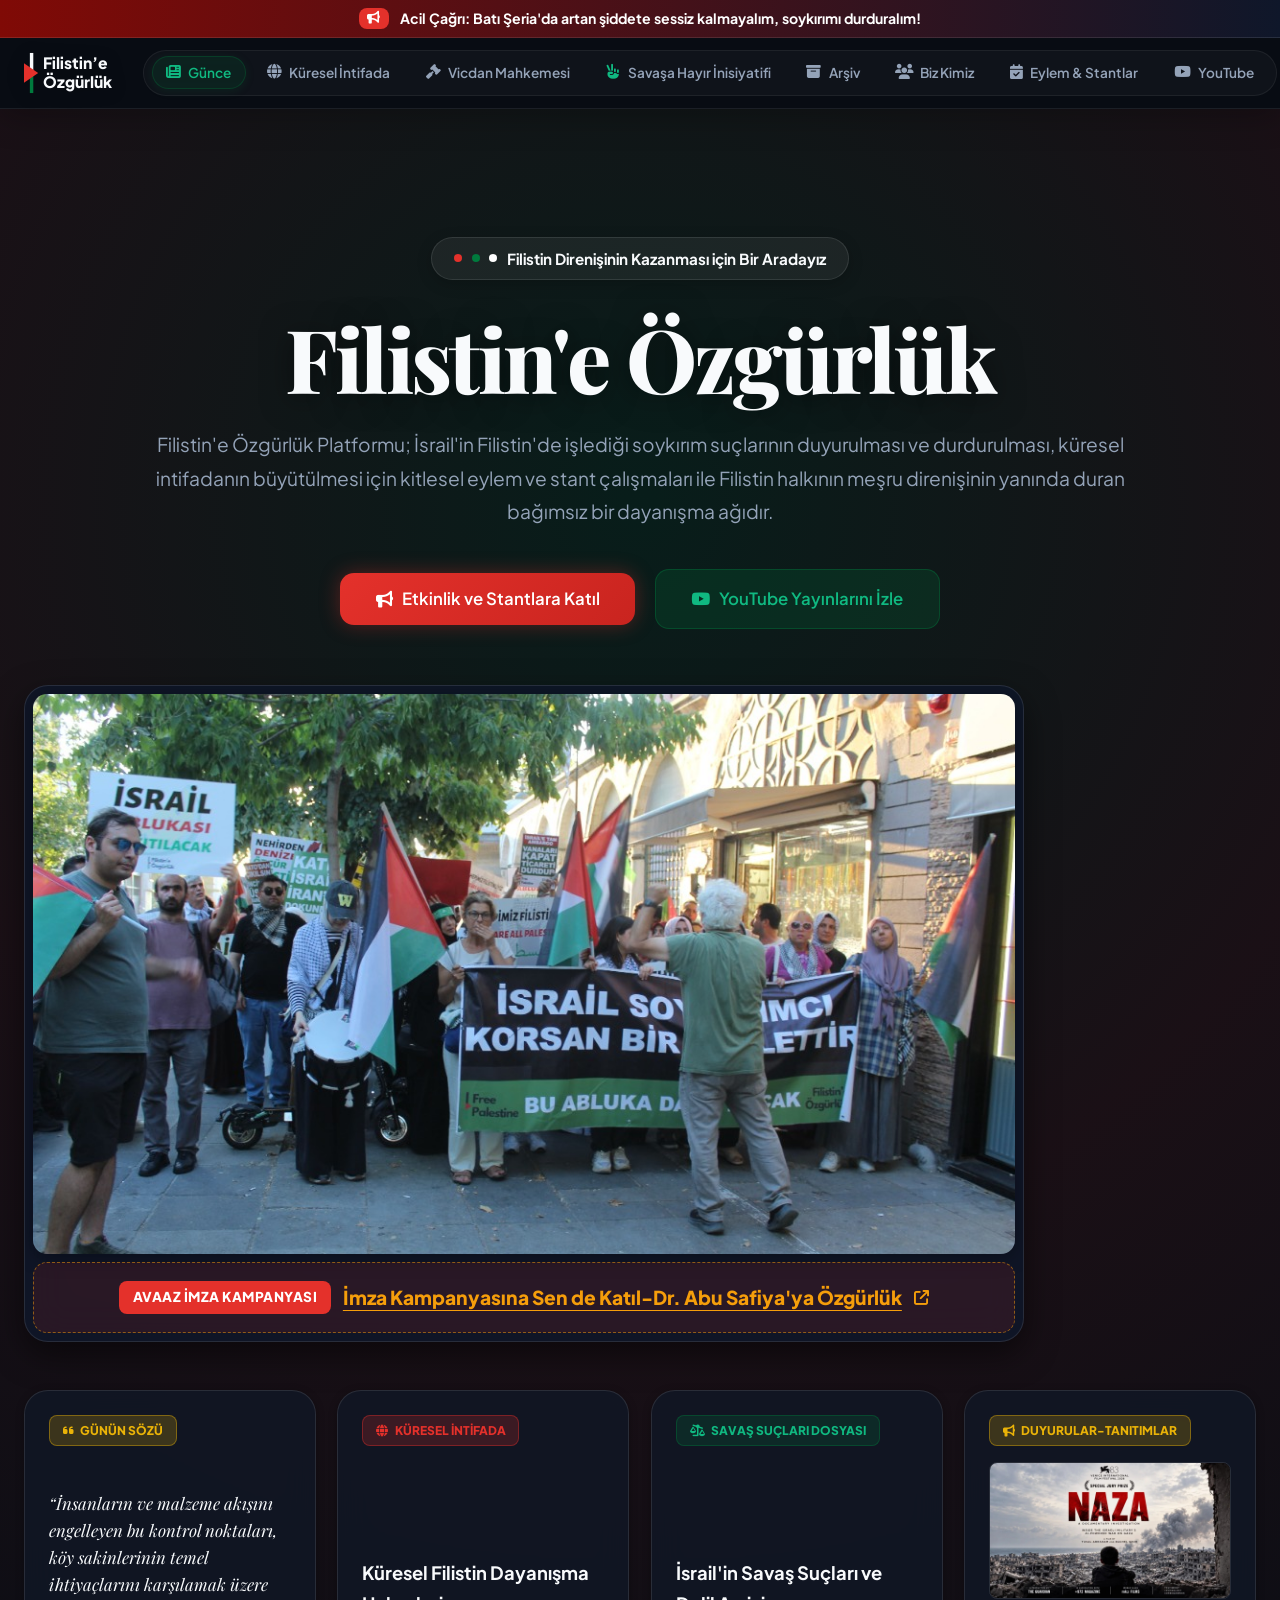
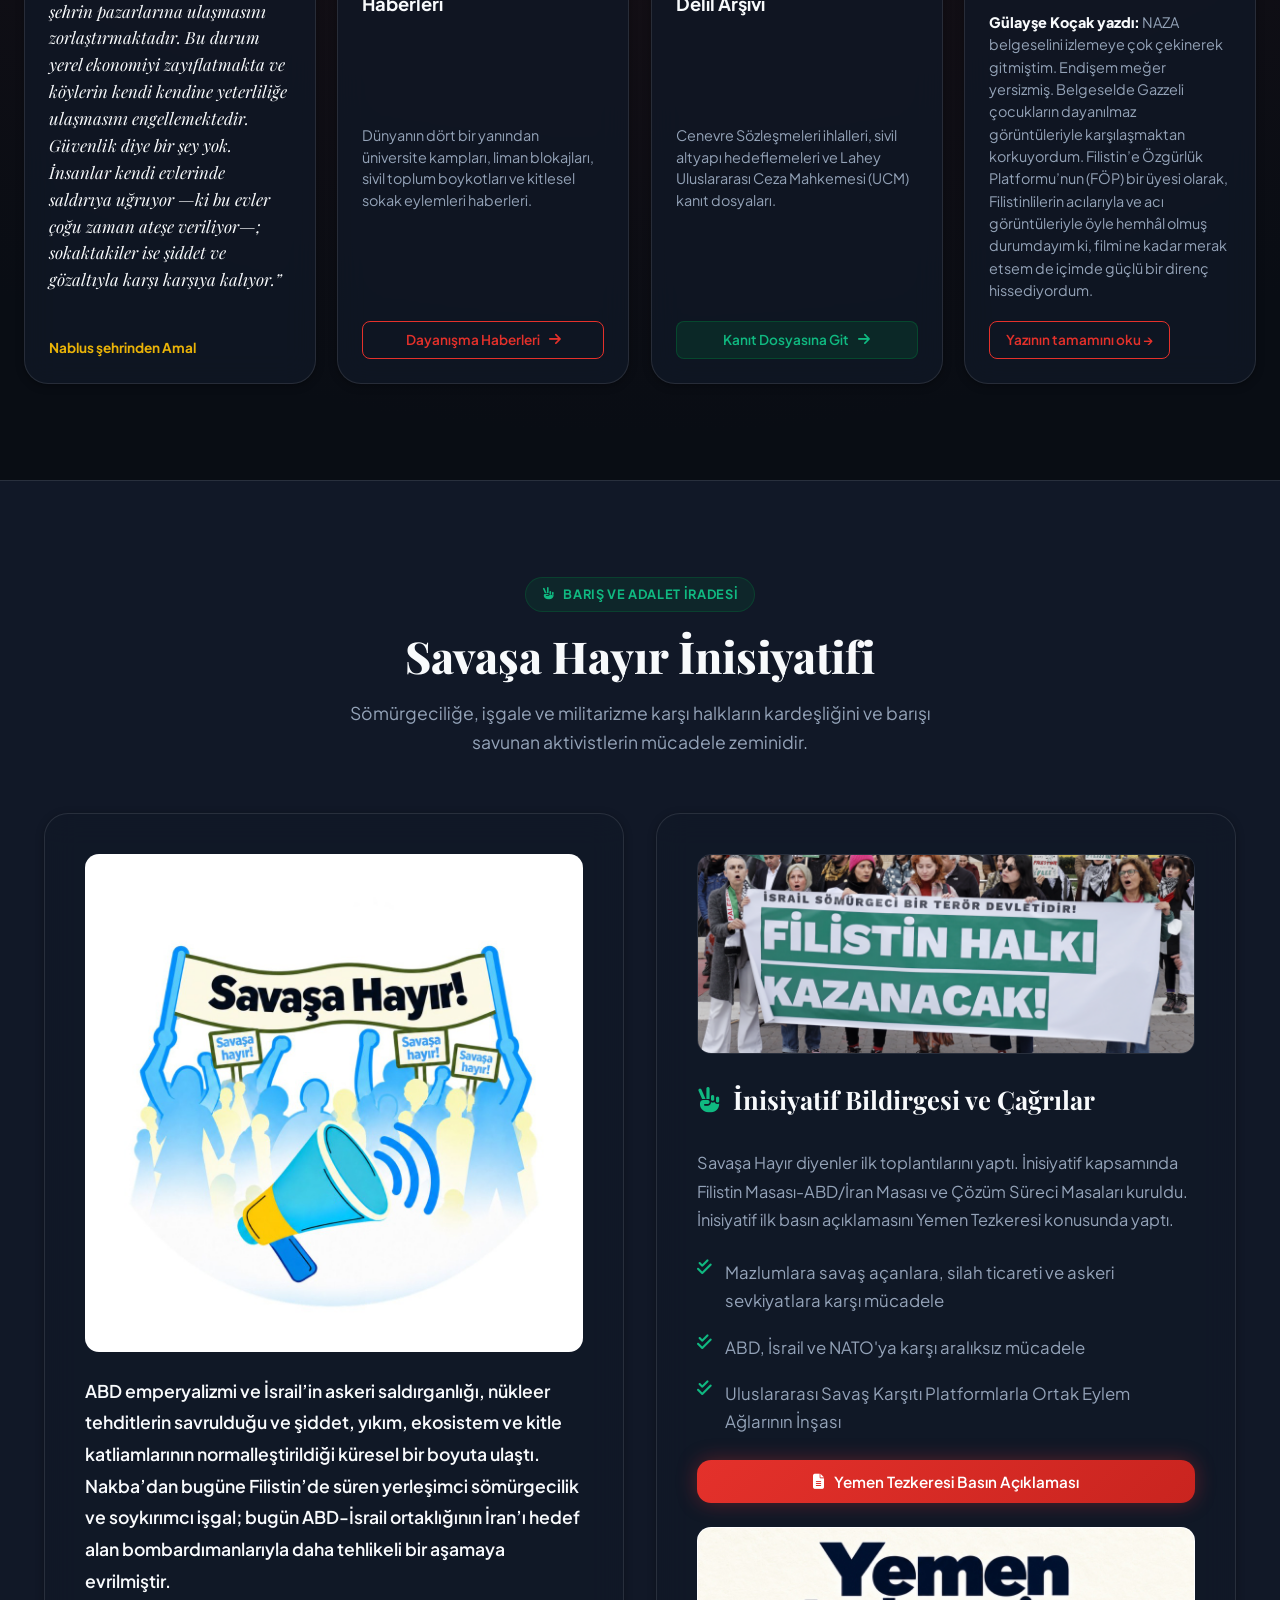
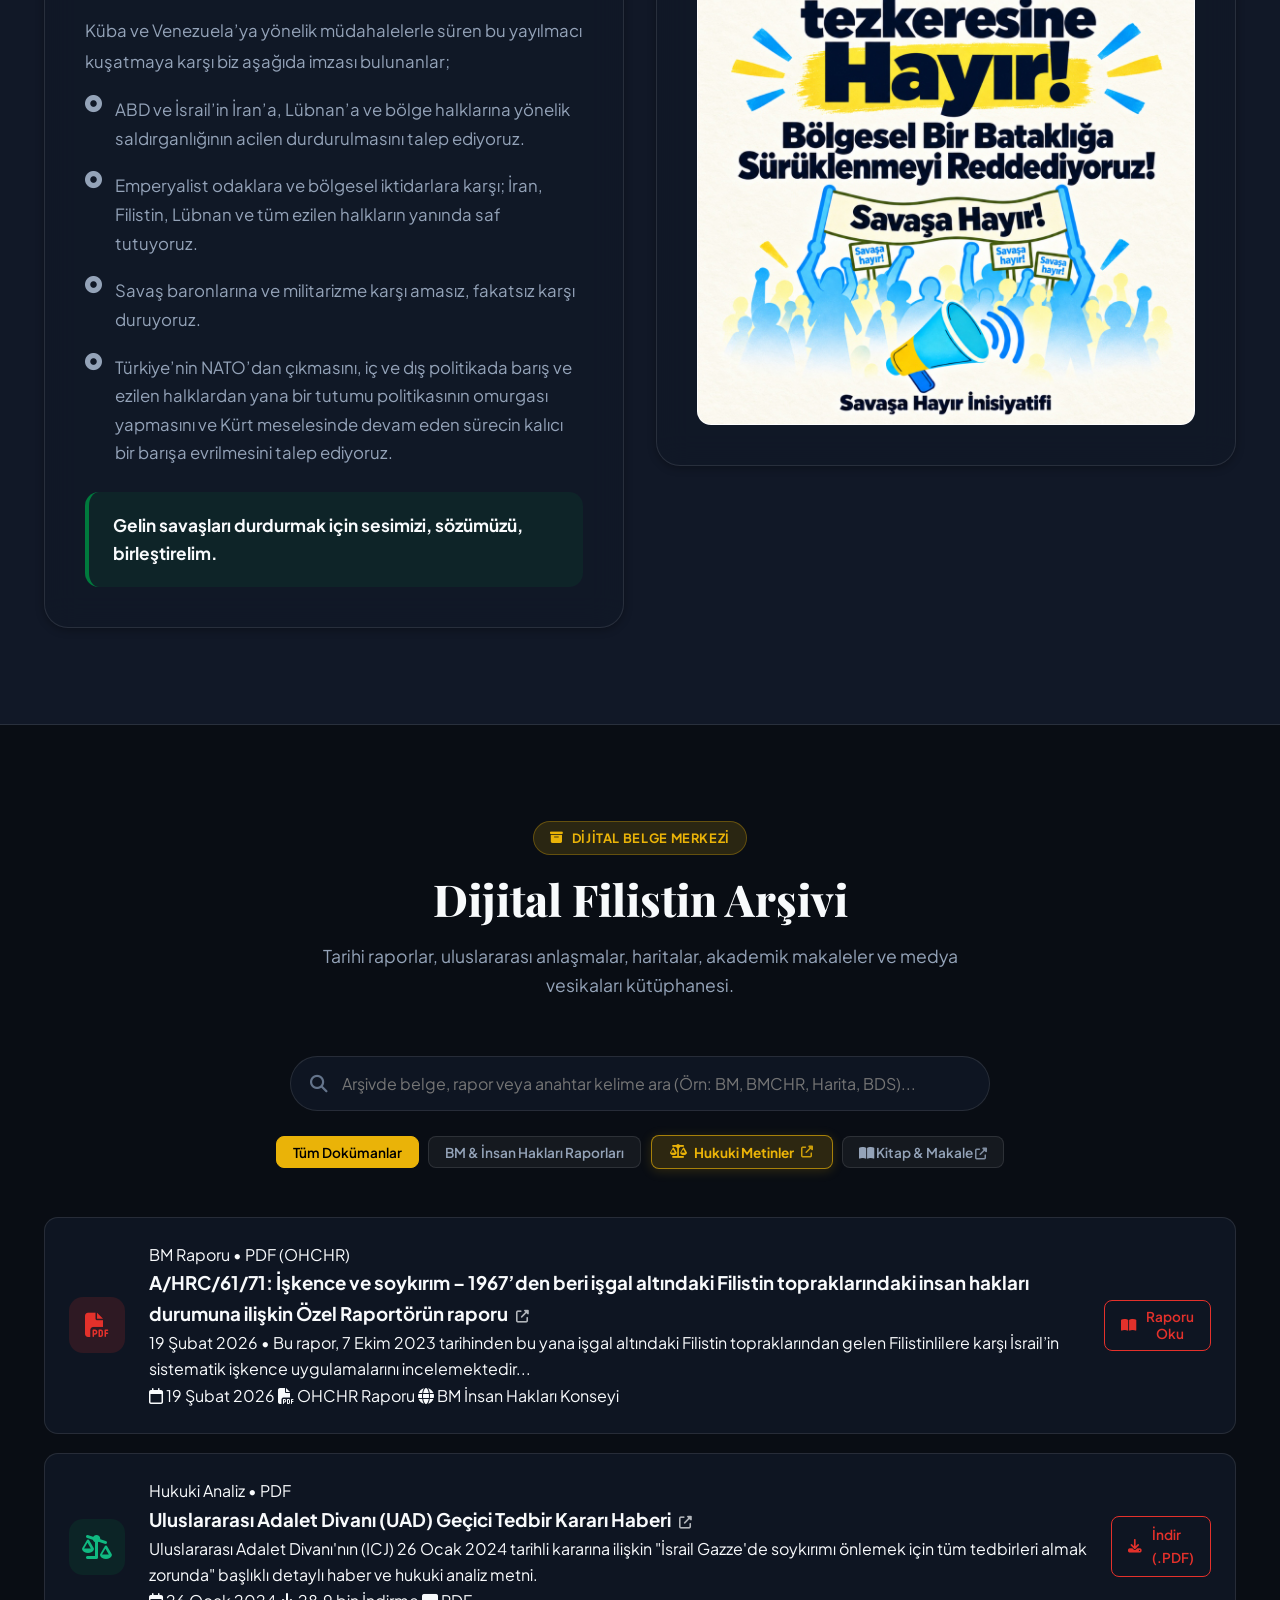
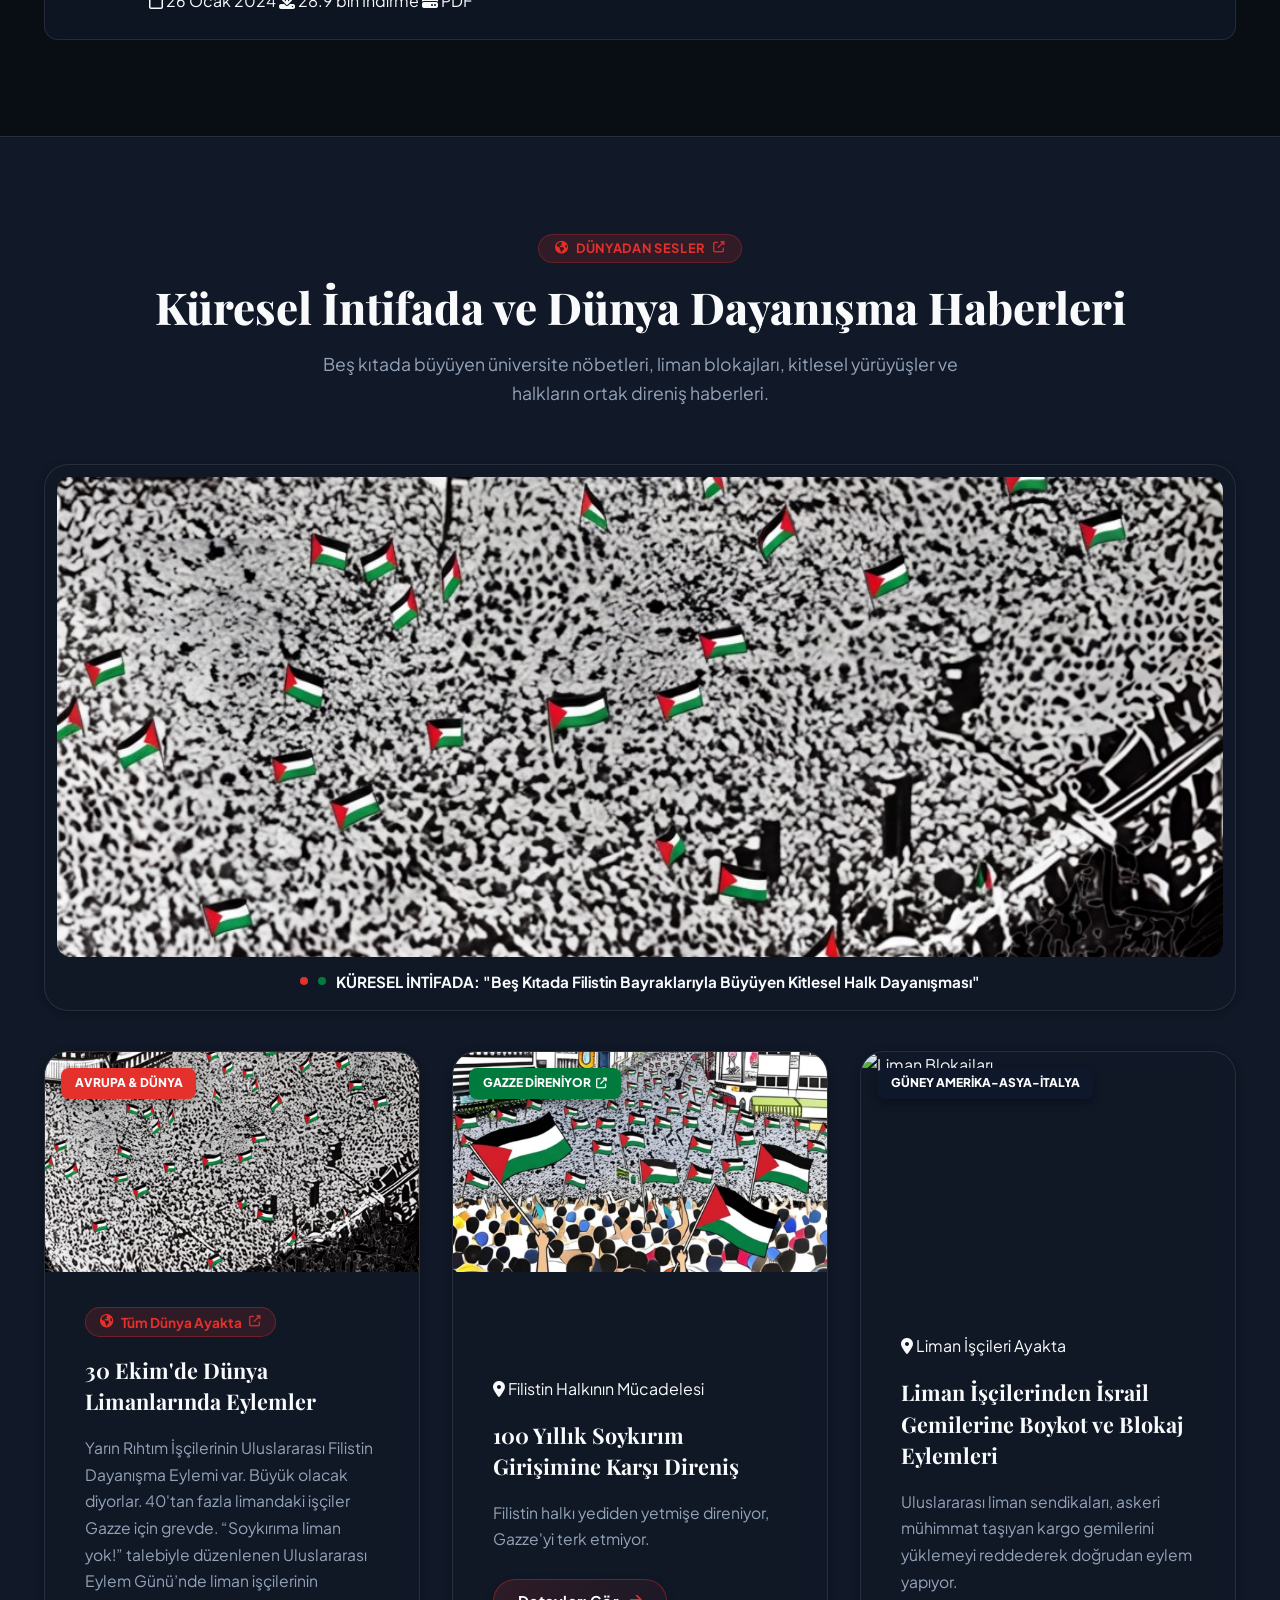
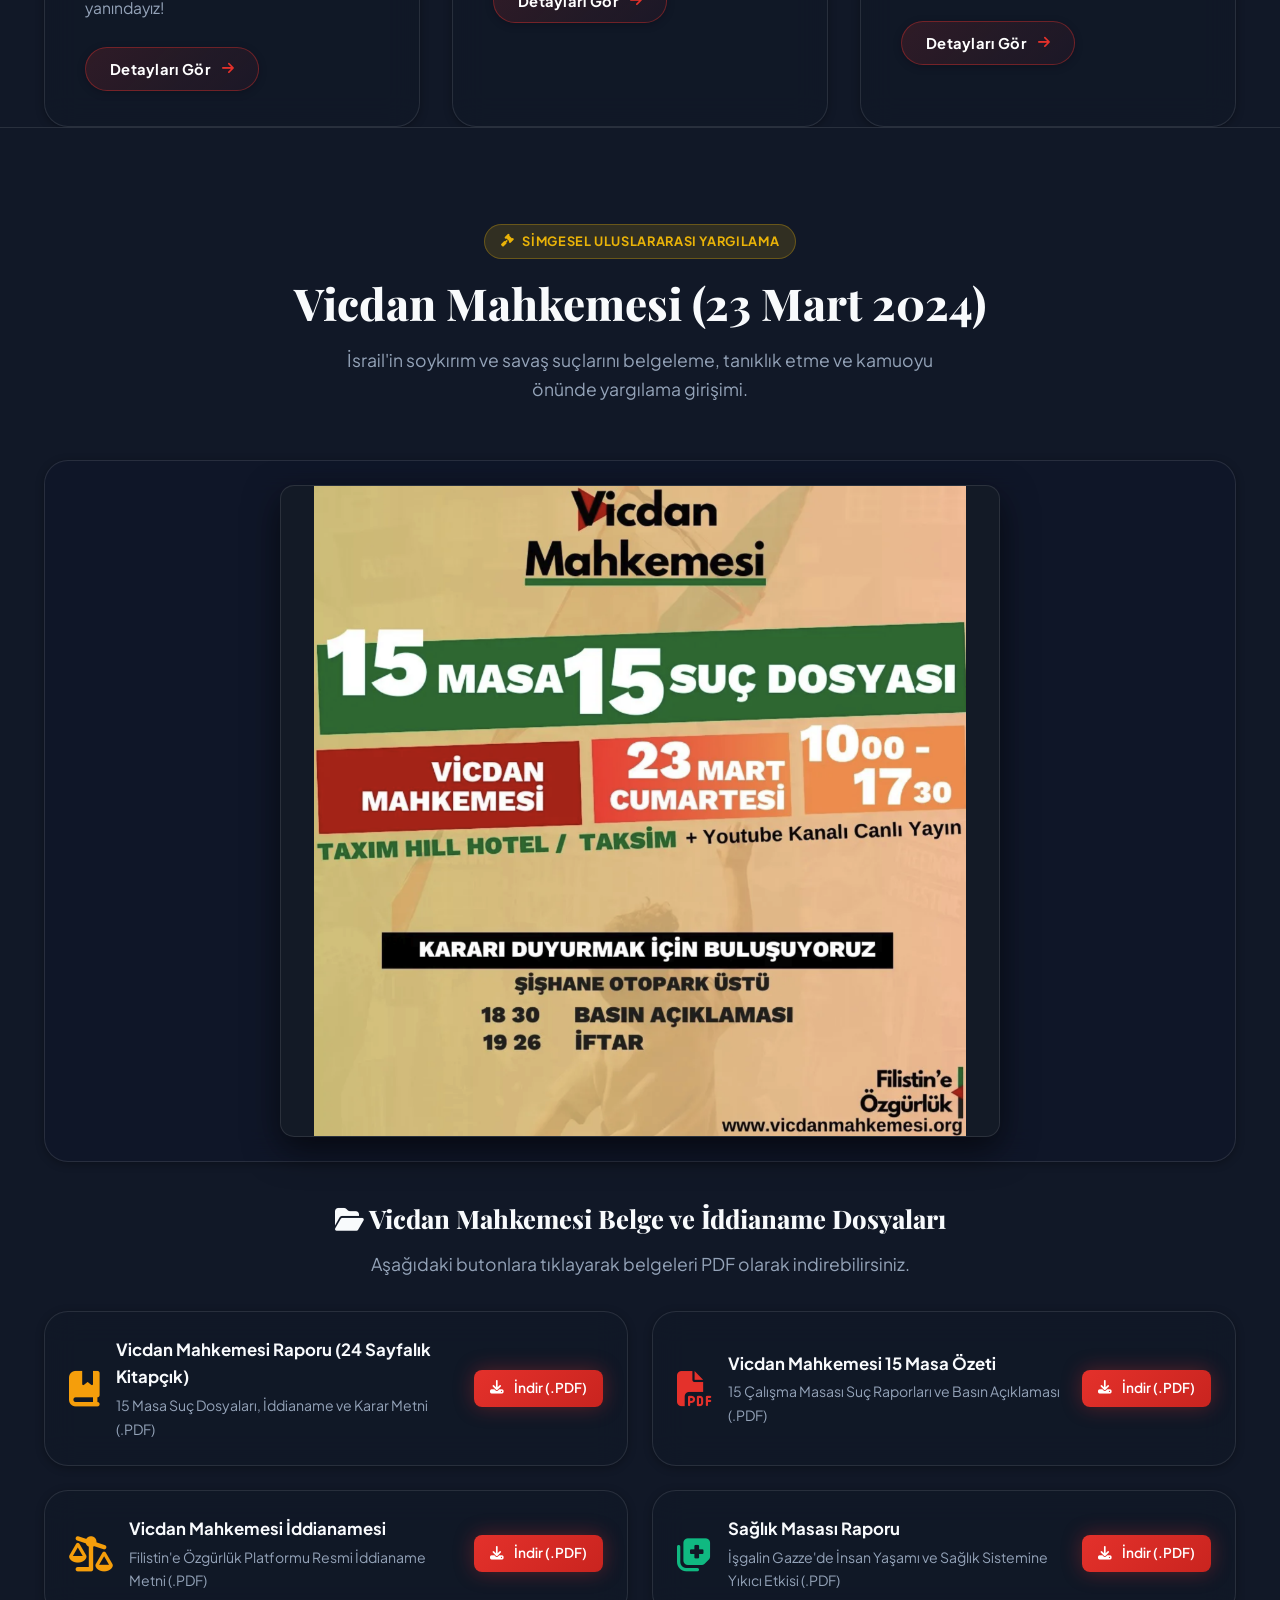
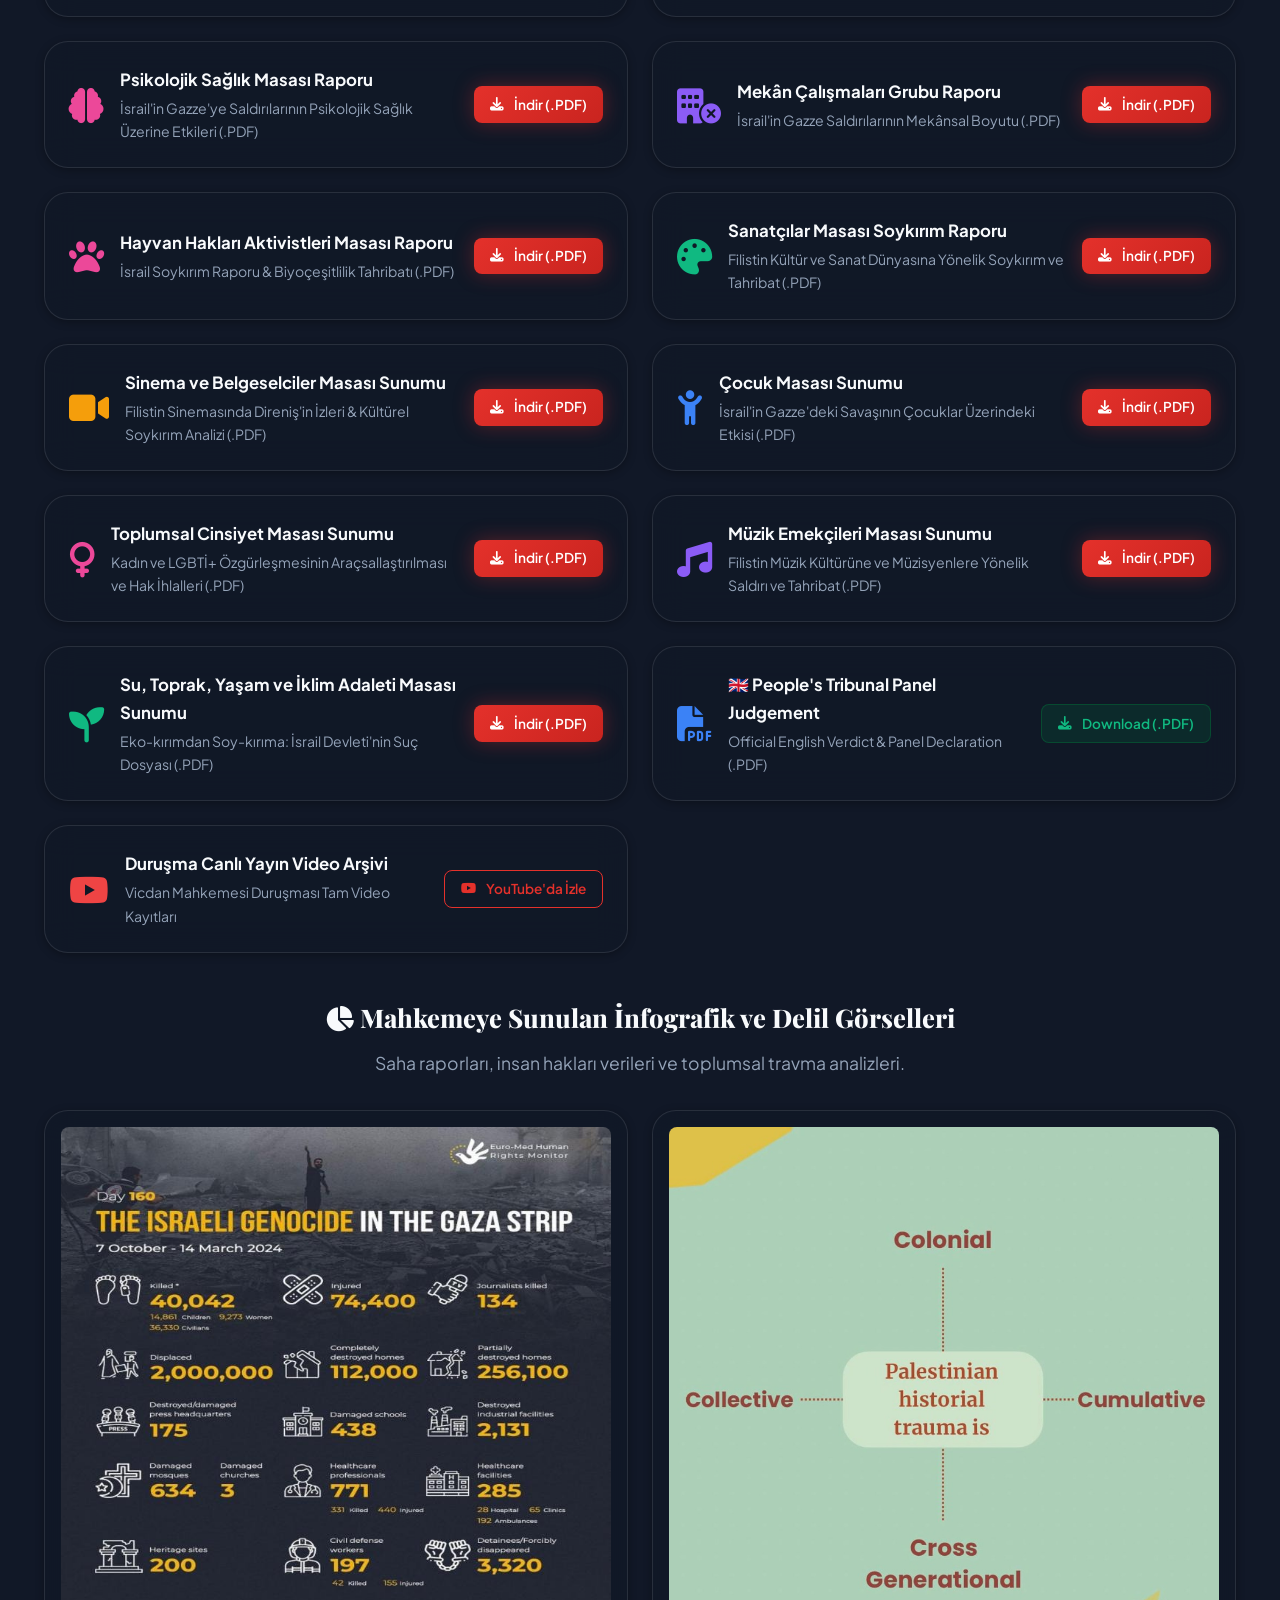
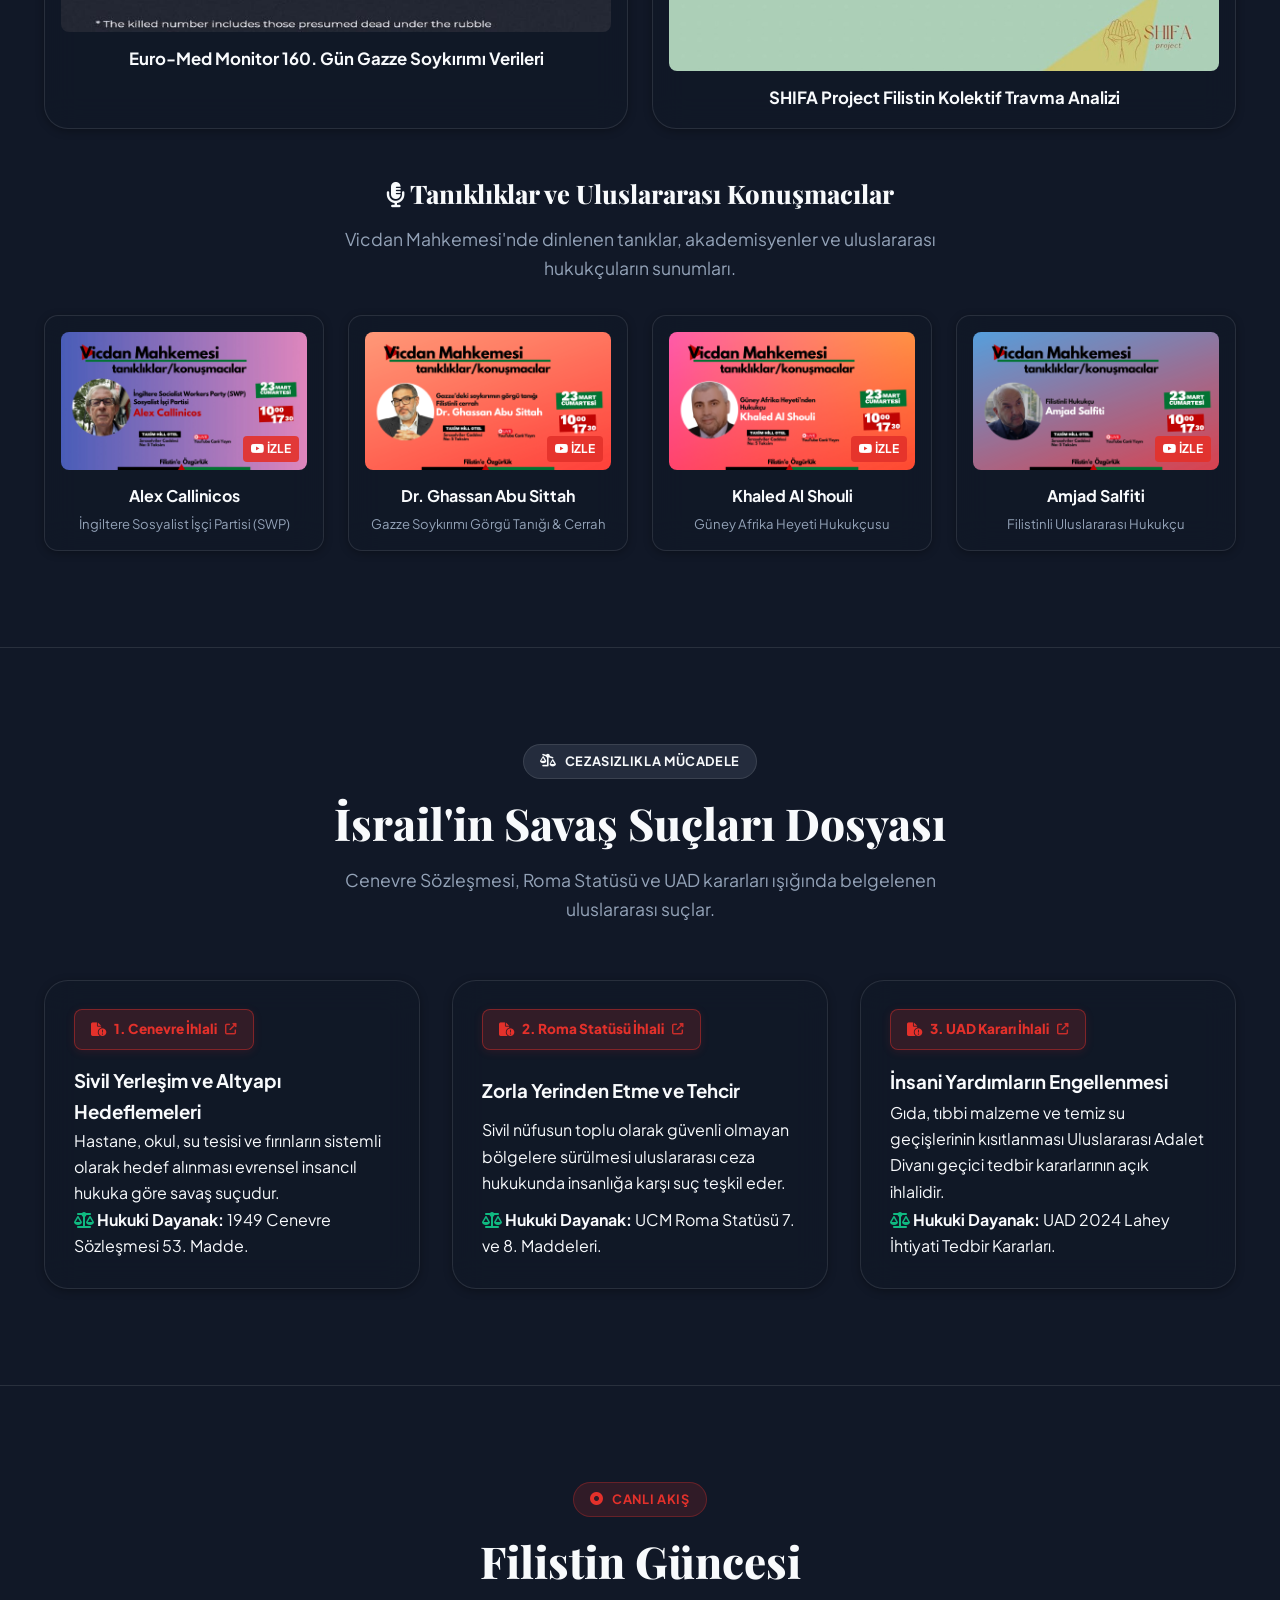
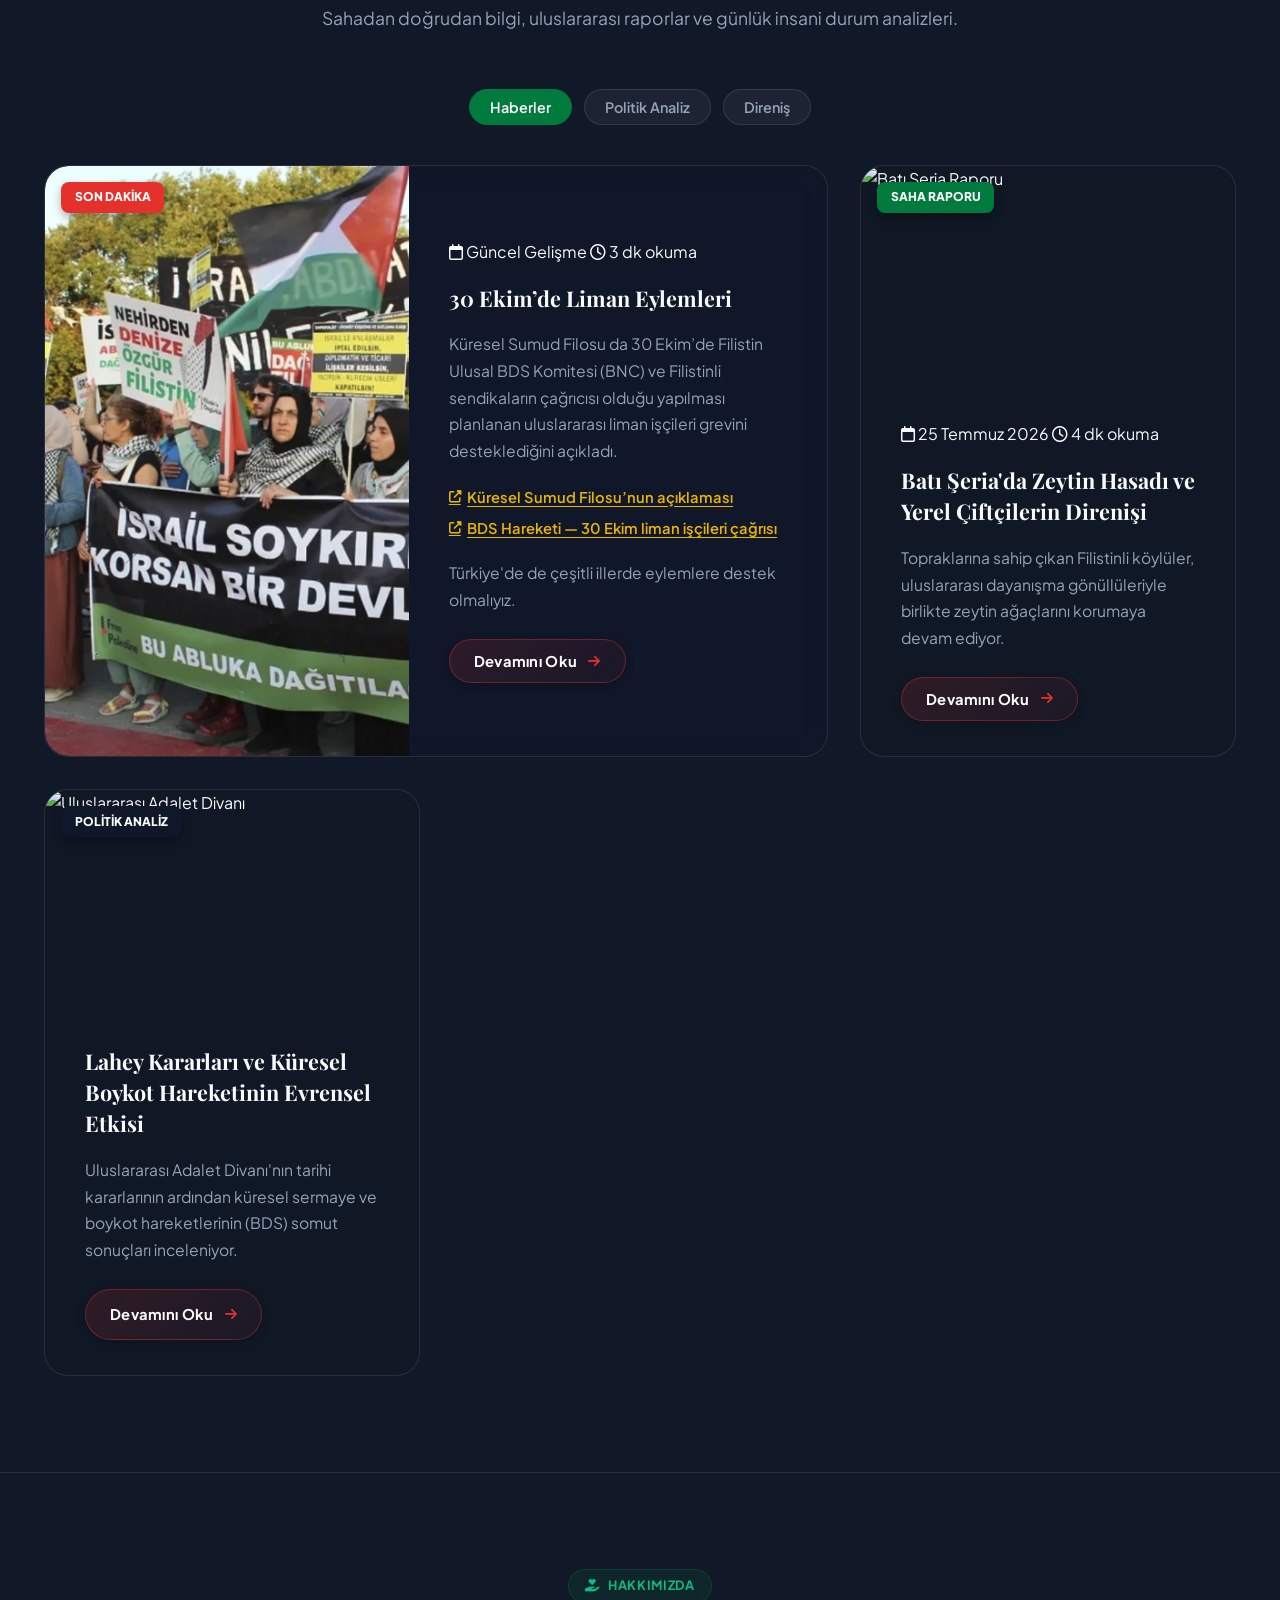
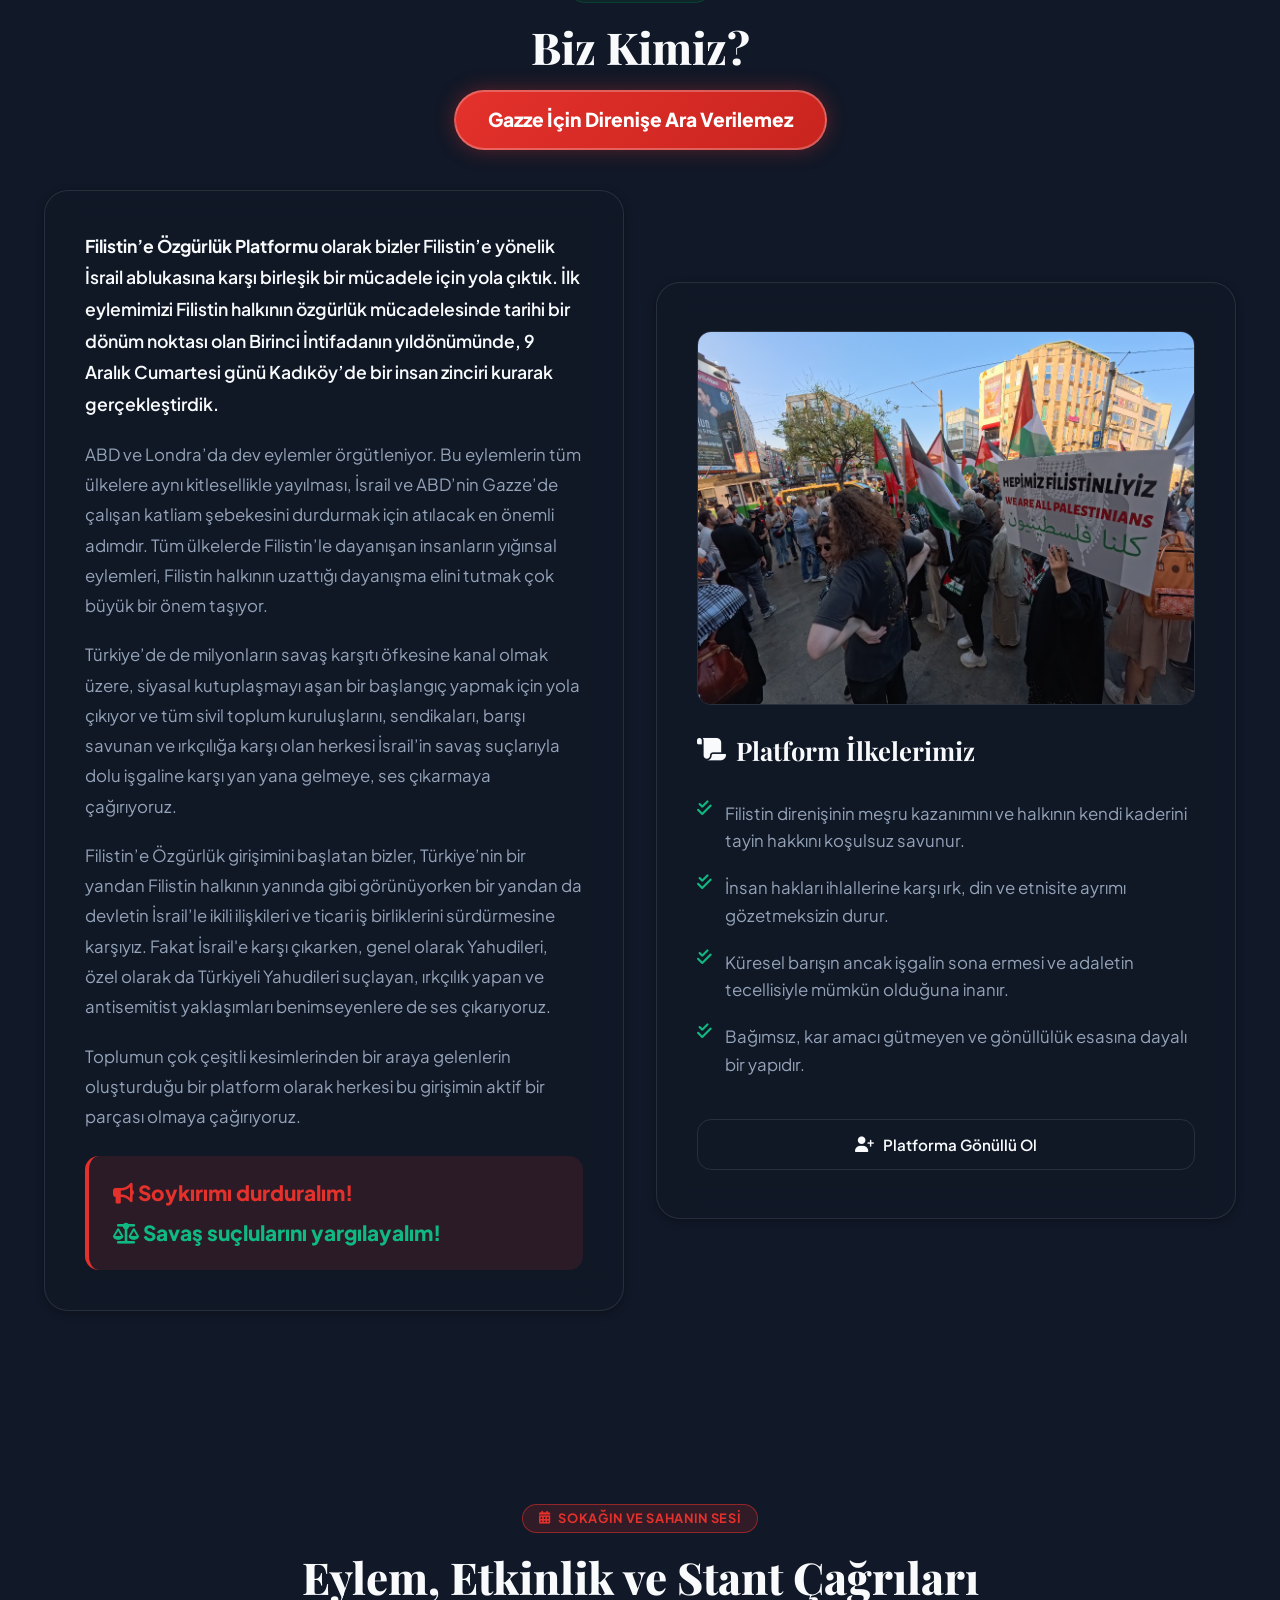
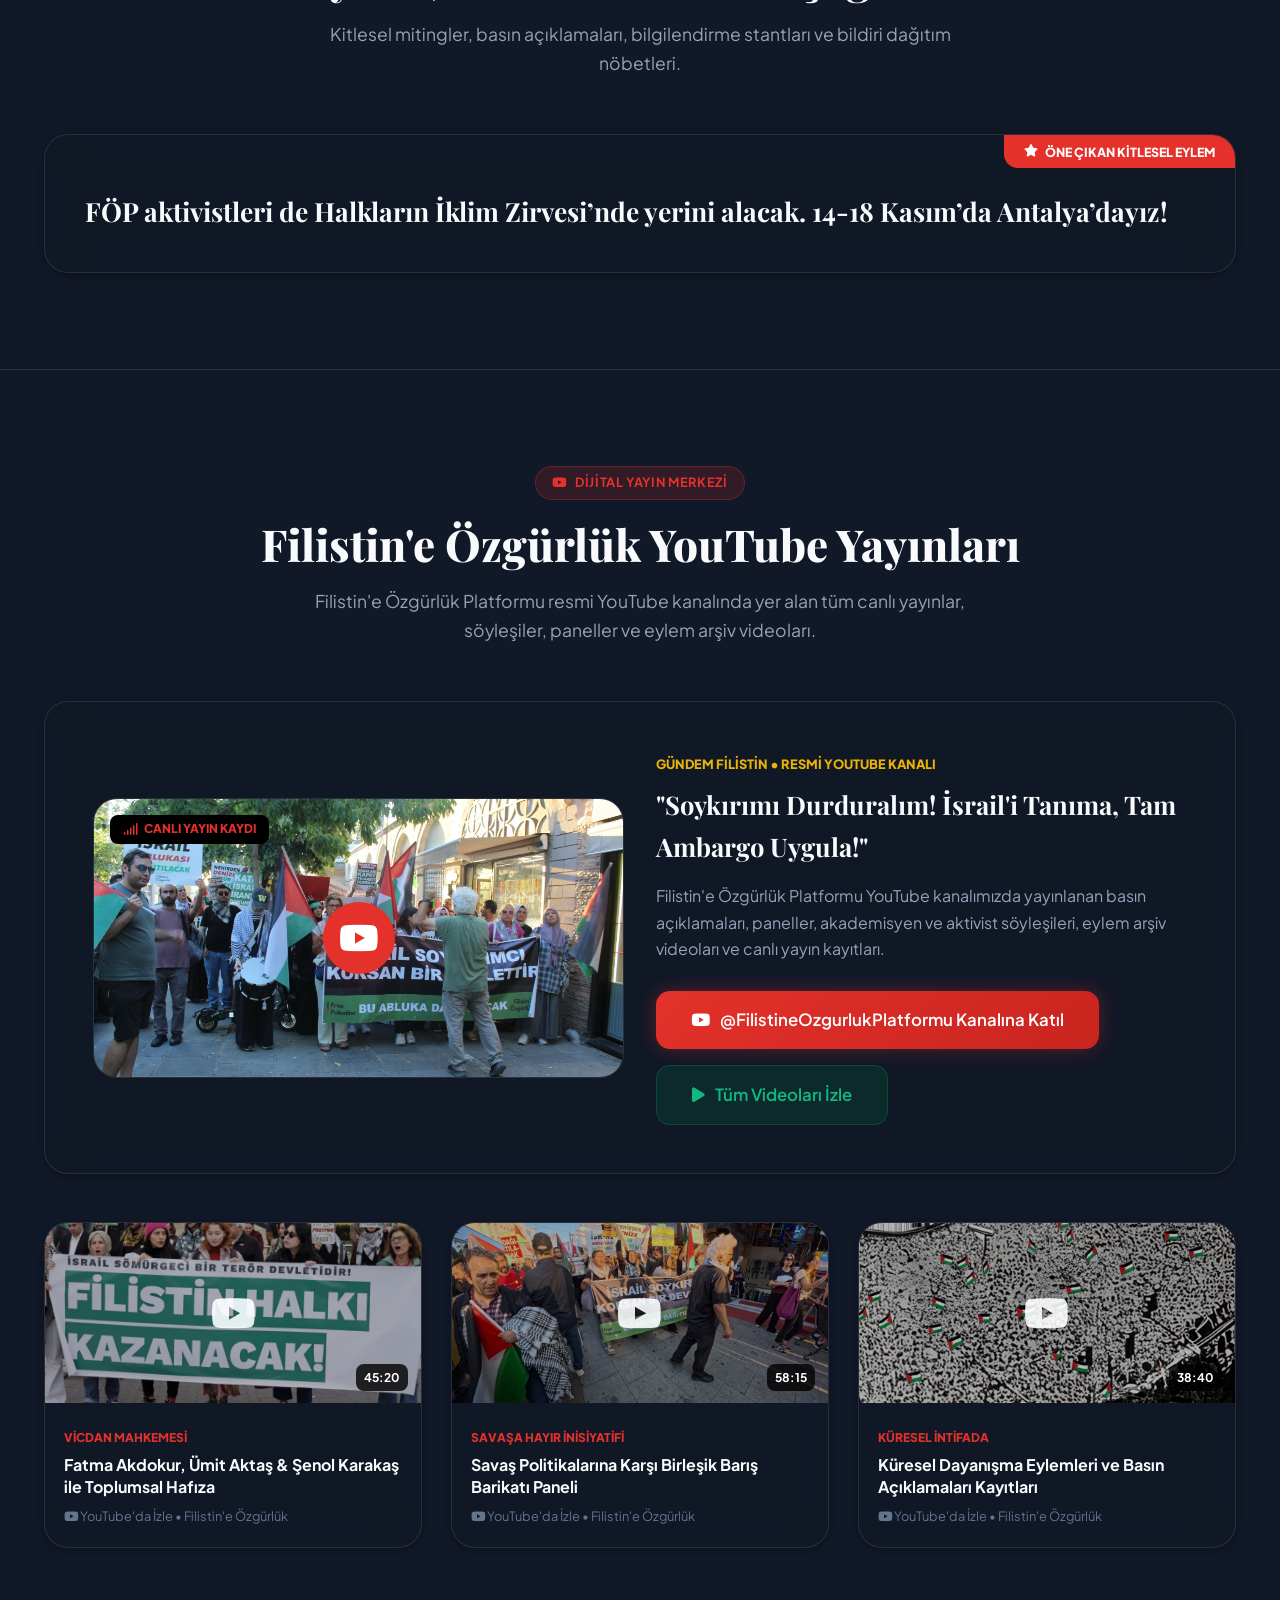
==== commit 8f61a81e: "Dünya limanları eylem duyurusu ve Instagram bağlantısı güncellendi" ====
--- a/index.html
+++ b/index.html
@@ -375,8 +375,8 @@
                                     <i class="fa-solid fa-earth-americas"></i> Tüm Dünya Ayakta <i class="fa-solid fa-up-right-from-square" style="font-size: 0.72rem; opacity: 0.85;"></i>
                                 </button>
                             </div>
-                            <h3 class="card-title">Dünya Başkentlerinde Yüz Binlerin Katıldığı Dev Mitingler</h3>
-                            <p class="card-excerpt">Milyonlarca yurttaş Filistin bayraklarıyla meydanlara inerek İsrail ve destekçilerine karşı kitlesel protestolar düzenliyor.</p>
+                            <h3 class="card-title">30 Ekim'de Dünya Limanlarında Eylemler</h3>
+                            <p class="card-excerpt">Yarın Rıhtım İşçilerinin Uluslararası Filistin Dayanışma Eylemi var. Büyük olacak diyorlar. 40'tan fazla limandaki işçiler Gazze için grevde. “Soykırıma liman yok!” talebiyle düzenlenen Uluslararası Eylem Günü’nde liman işçilerinin yanındayız!</p>
                             <button type="button" class="btn-read-more open-world-voices-trigger">Detayları Gör <i class="fa-solid fa-arrow-right"></i></button>
                         </div>
                     </div>
@@ -1041,7 +1041,7 @@
                     </p>
                     <div class="social-links">
                         <a href="#" title="X / Twitter" aria-label="Twitter"><i class="fa-brands fa-x-twitter"></i></a>
-                        <a href="#" title="Instagram" aria-label="Instagram"><i class="fa-brands fa-instagram"></i></a>
+                        <a href="https://www.instagram.com/filistin.ozgurluk/?hl=tr" target="_blank" rel="noopener noreferrer" title="Instagram" aria-label="Instagram"><i class="fa-brands fa-instagram"></i></a>
                         <a href="#" title="YouTube" aria-label="YouTube"><i class="fa-brands fa-youtube"></i></a>
                         <a href="#" title="Telegram" aria-label="Telegram"><i class="fa-brands fa-telegram"></i></a>
                     </div>
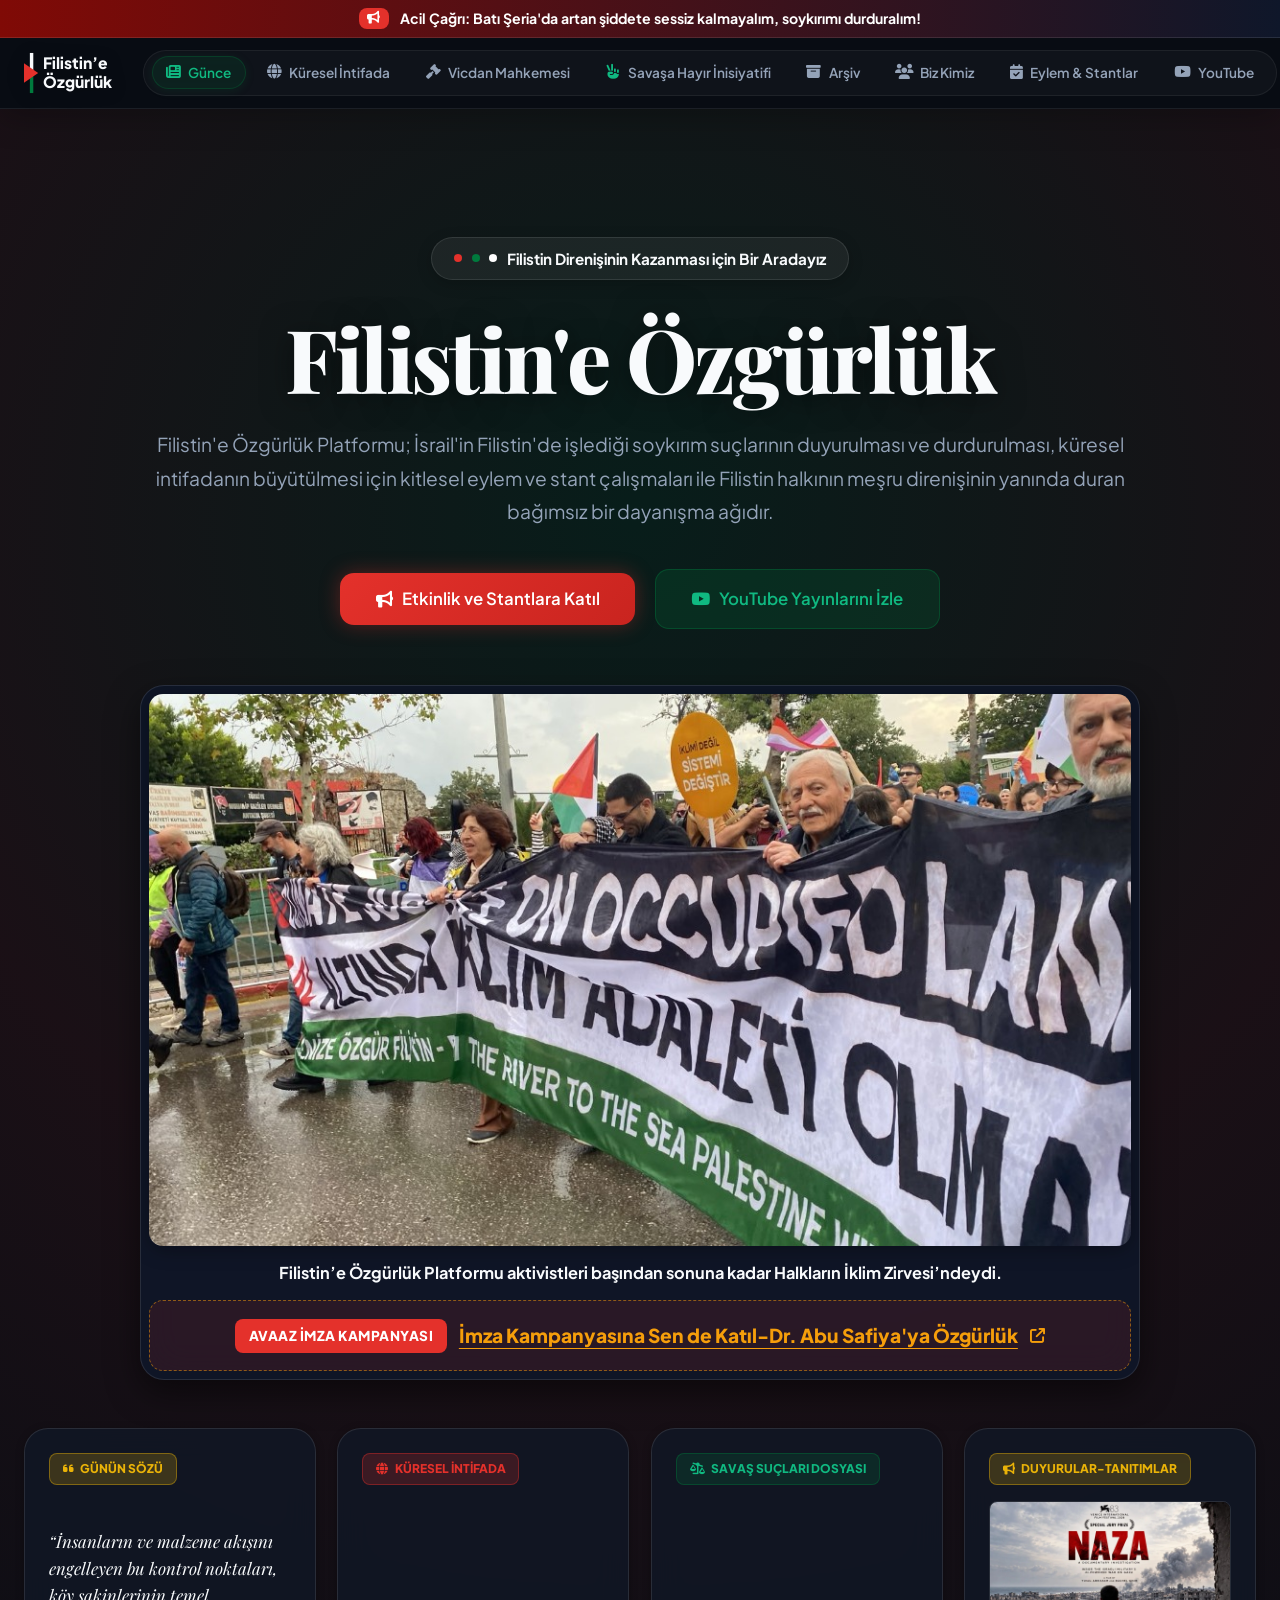
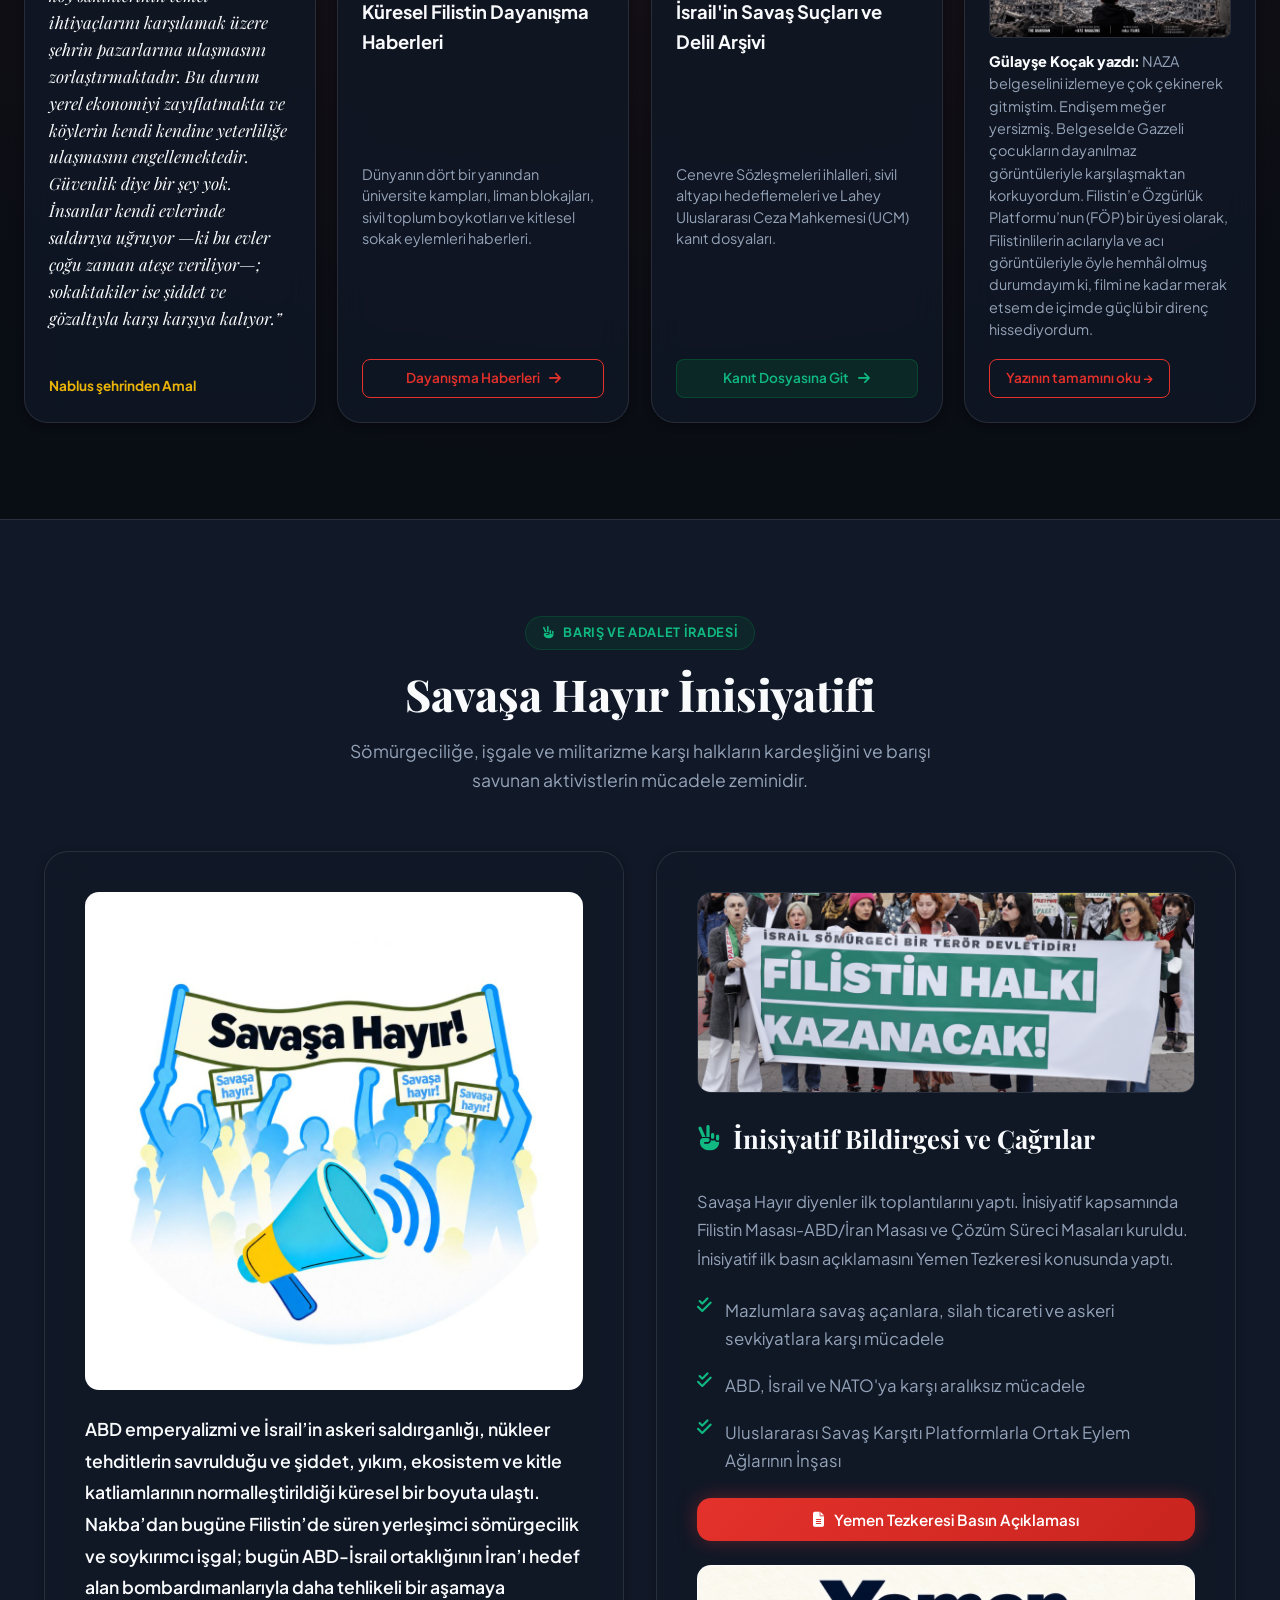
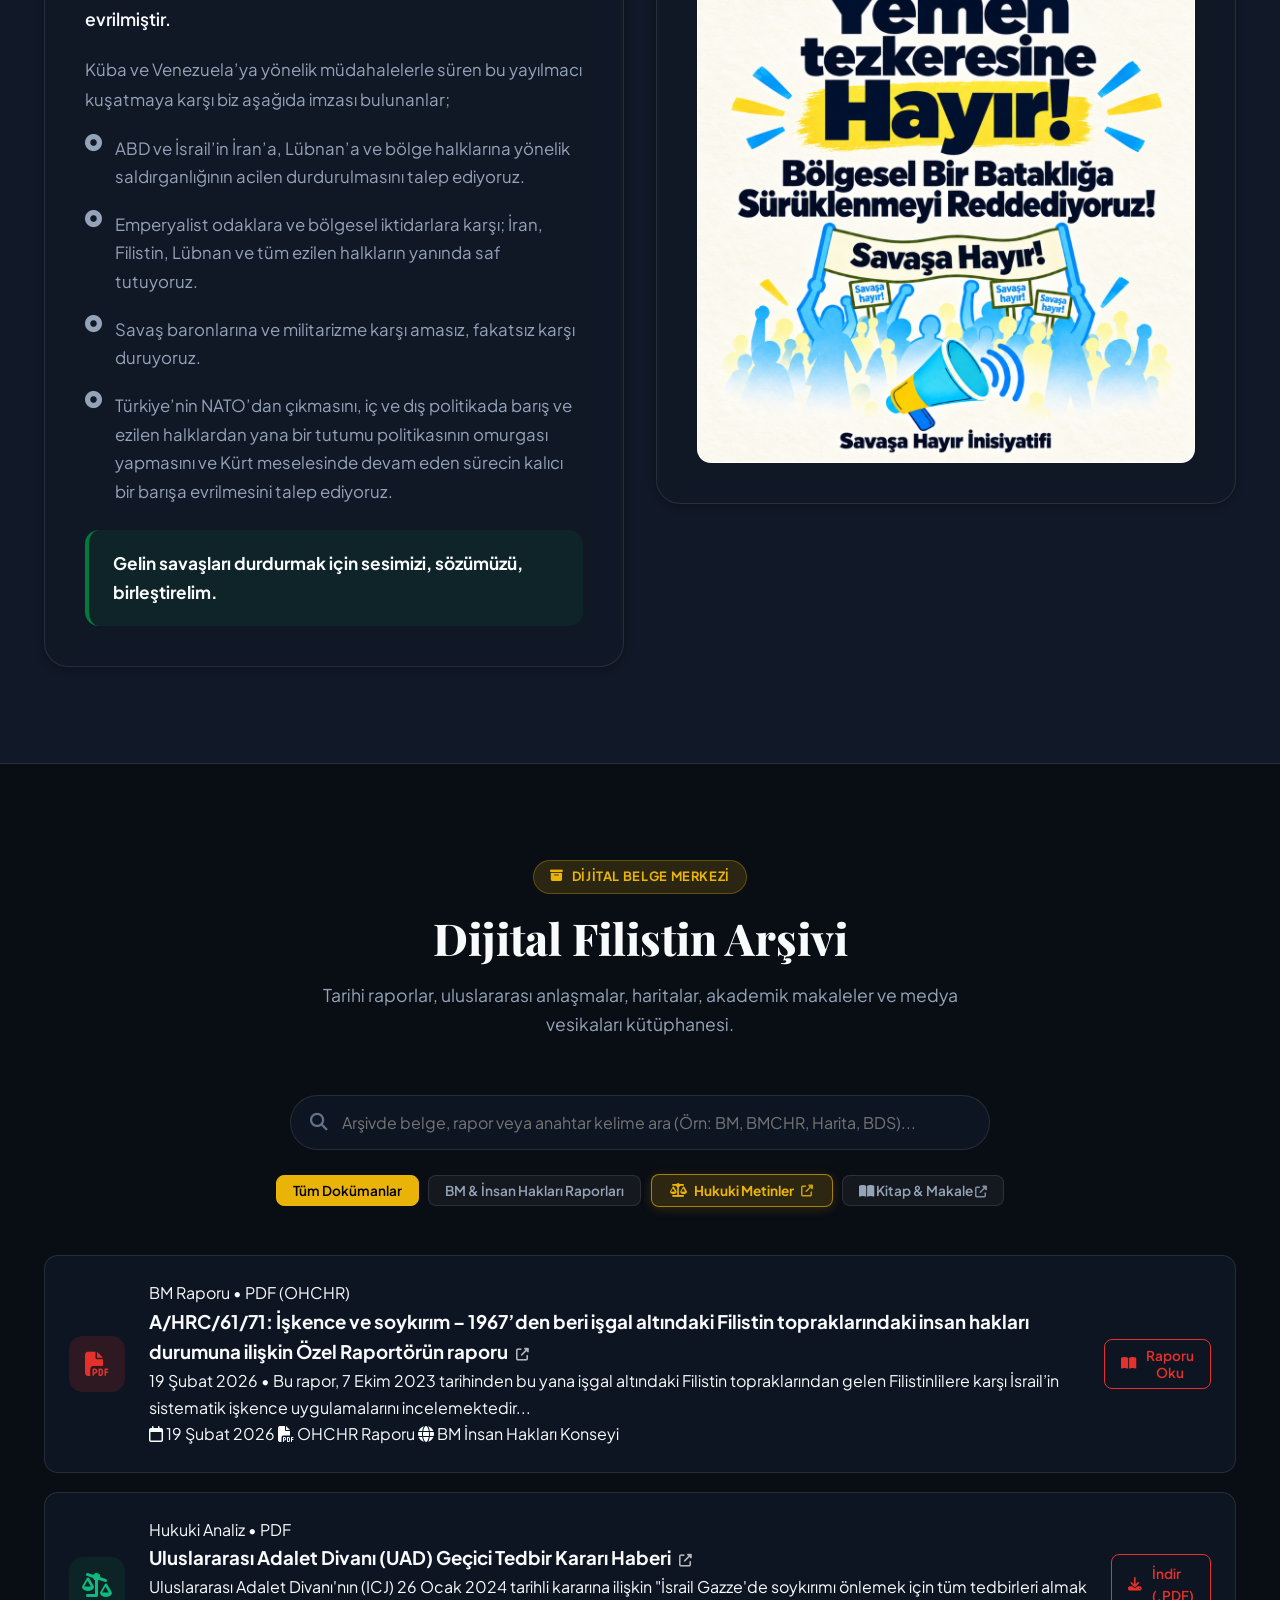
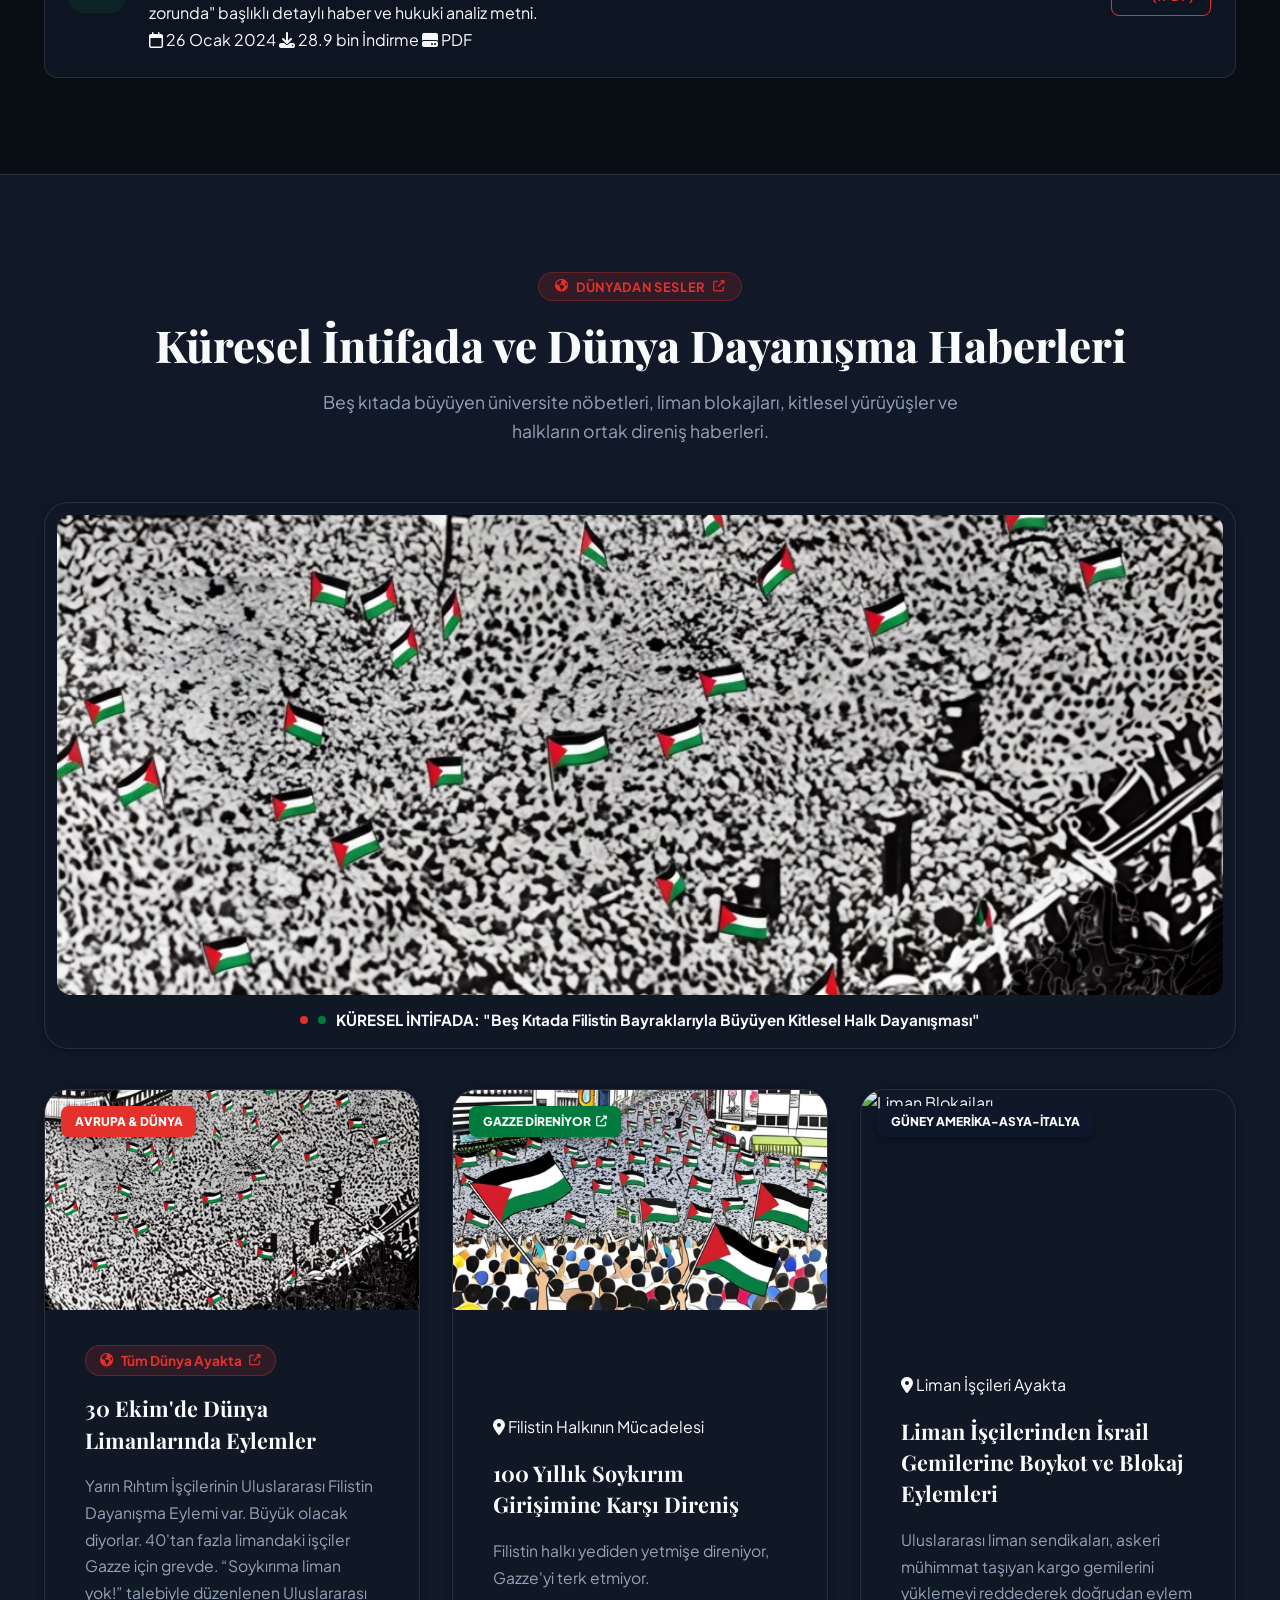
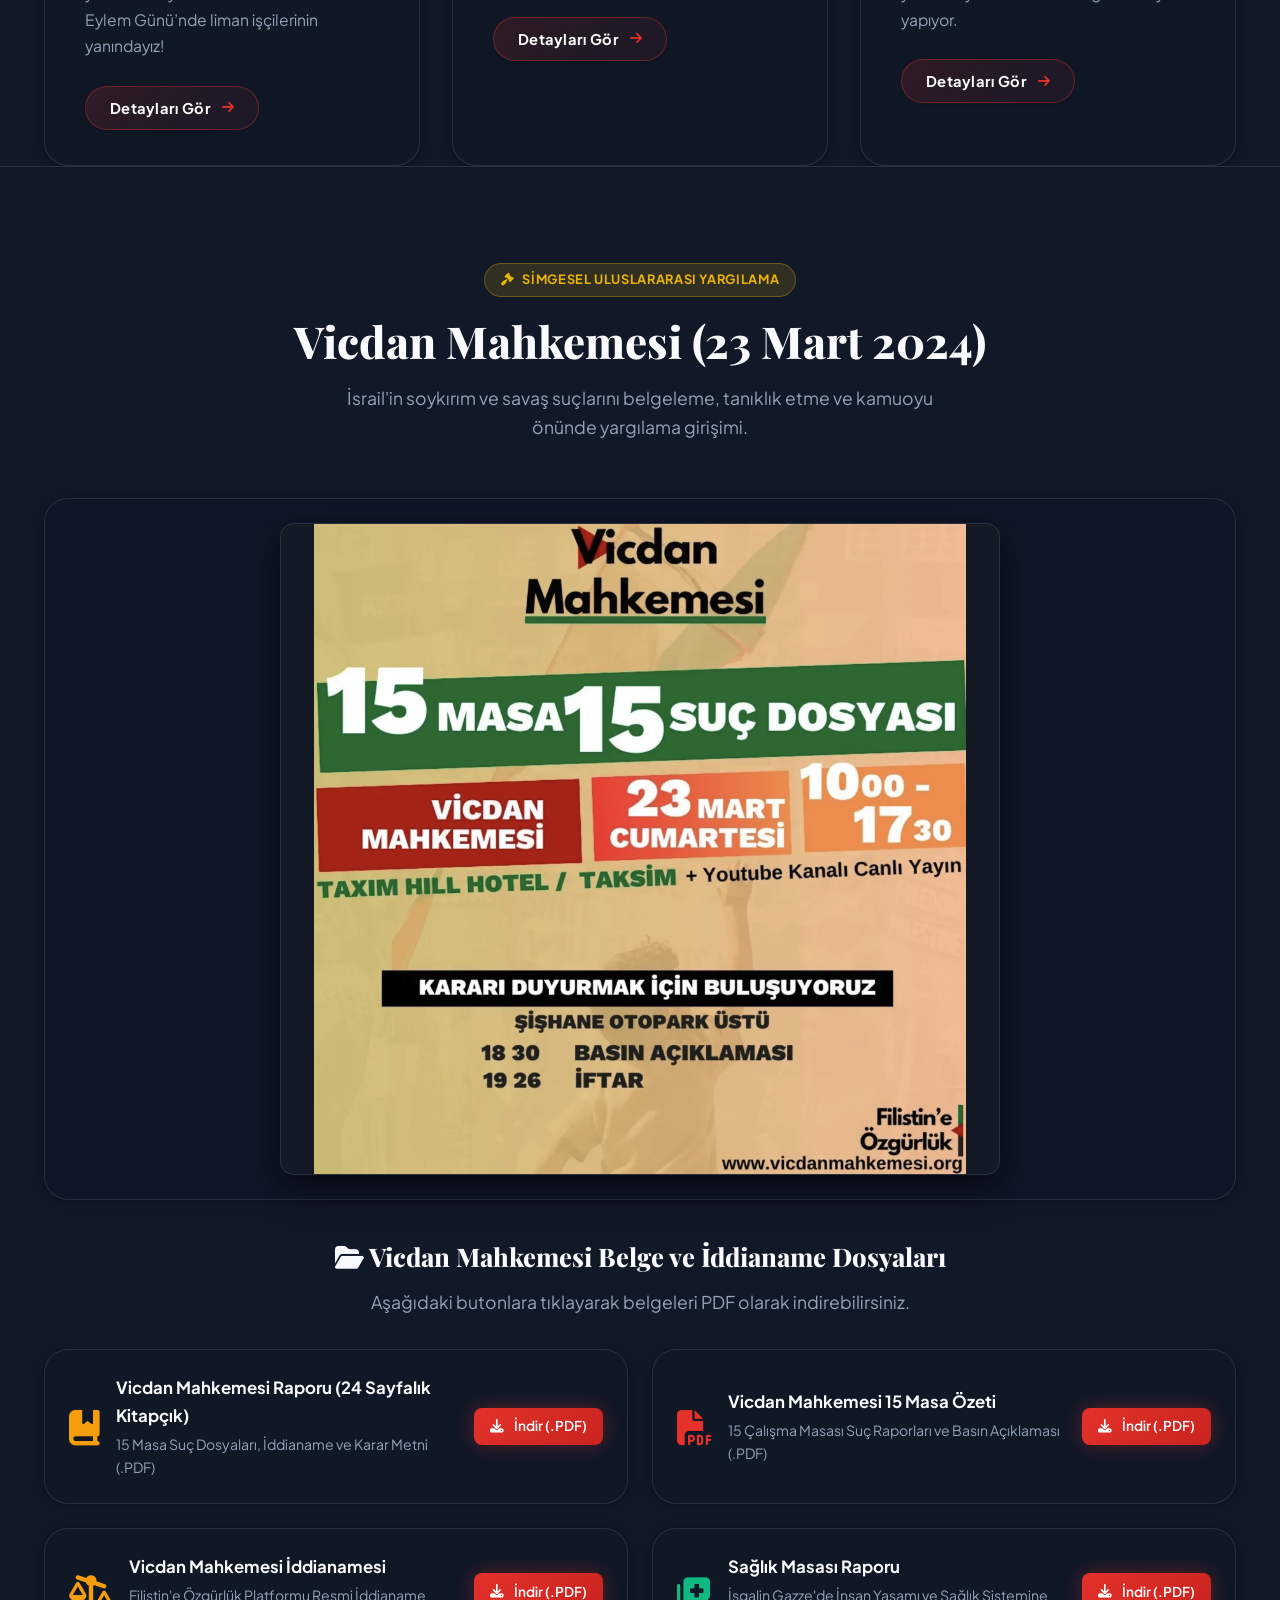
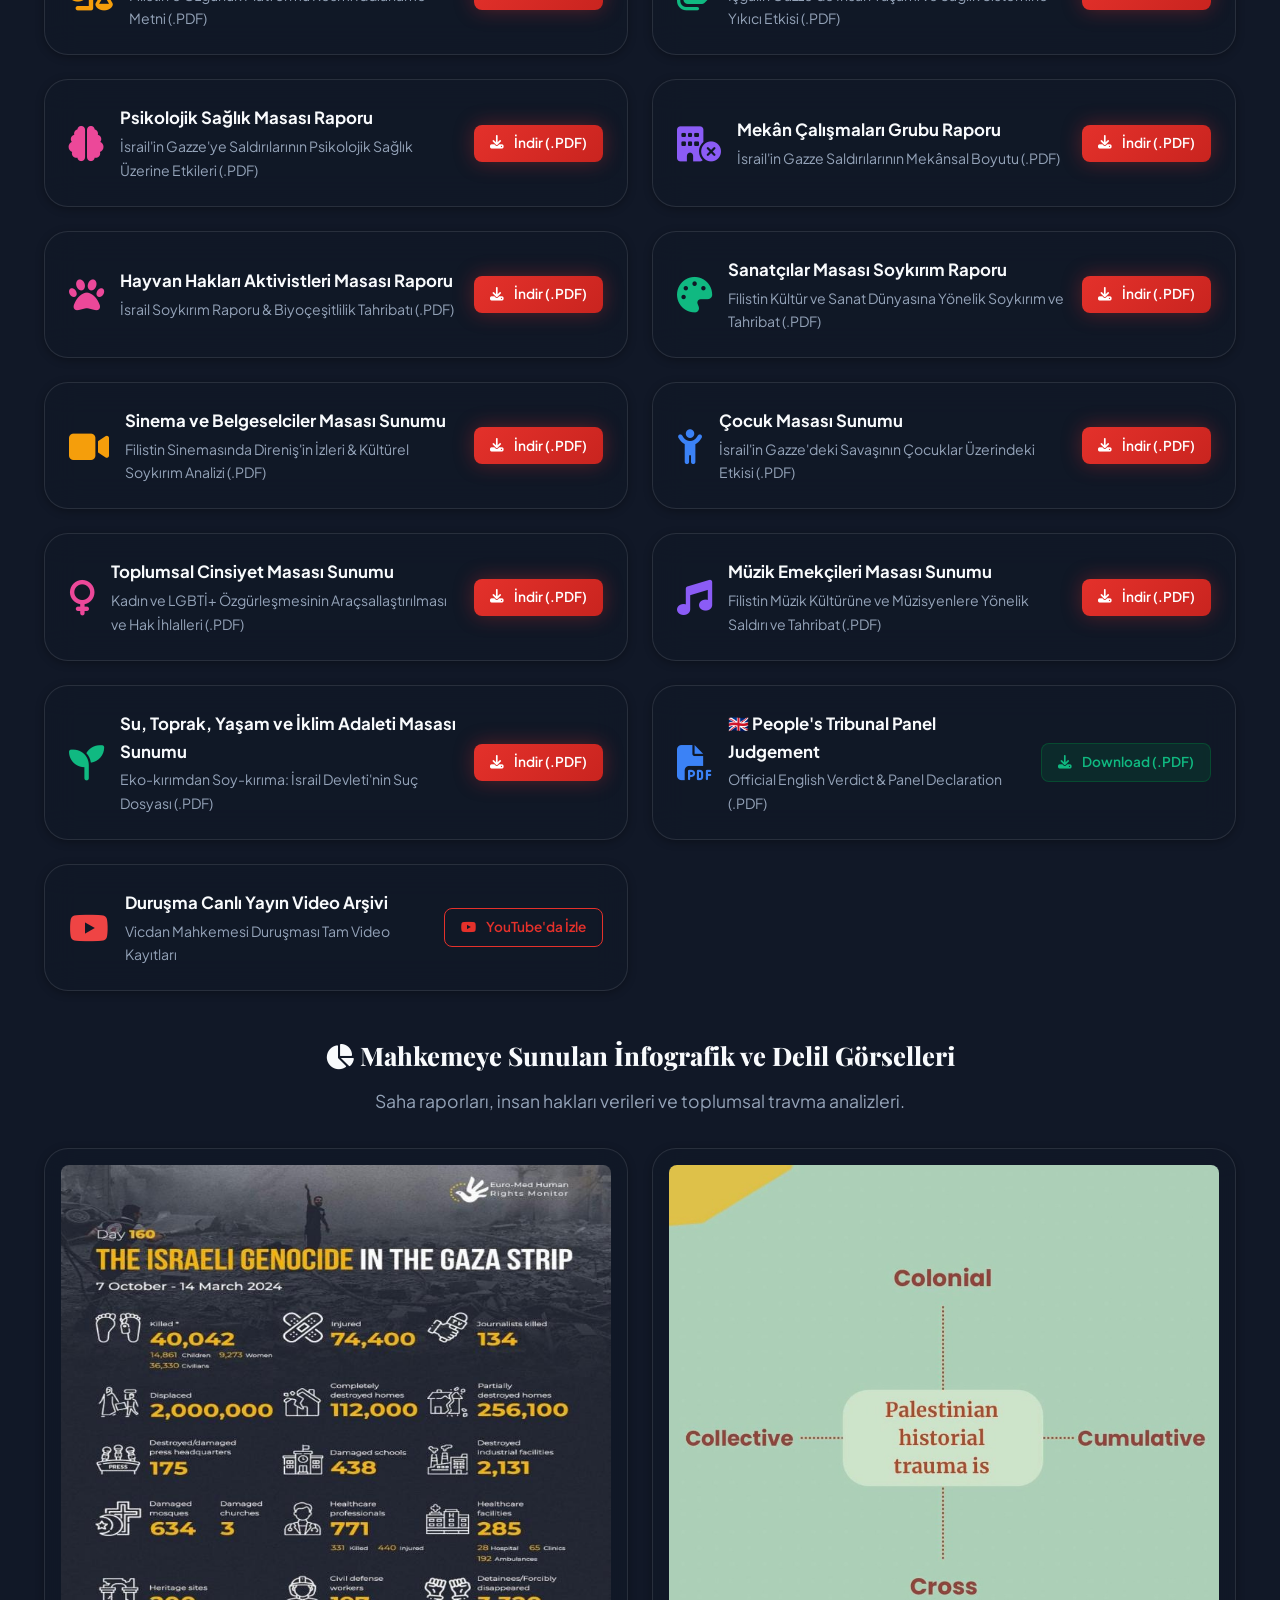
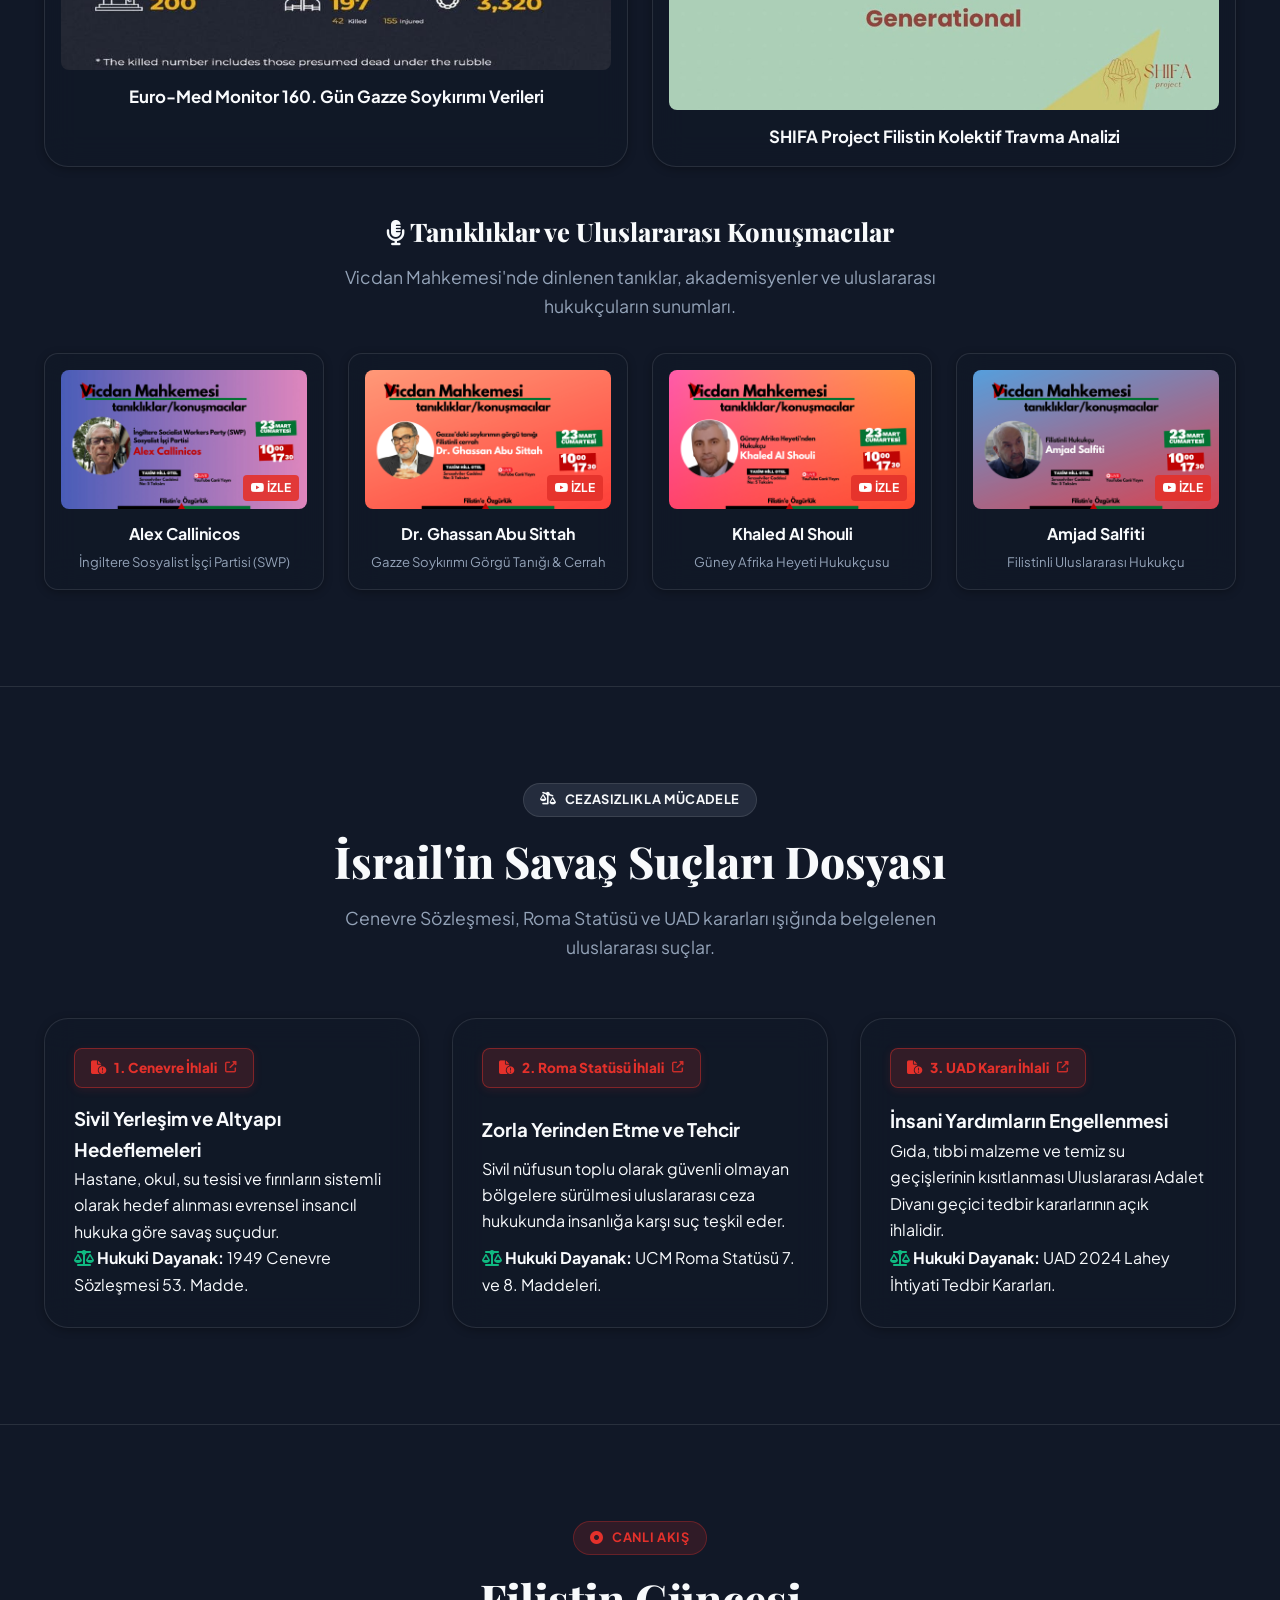
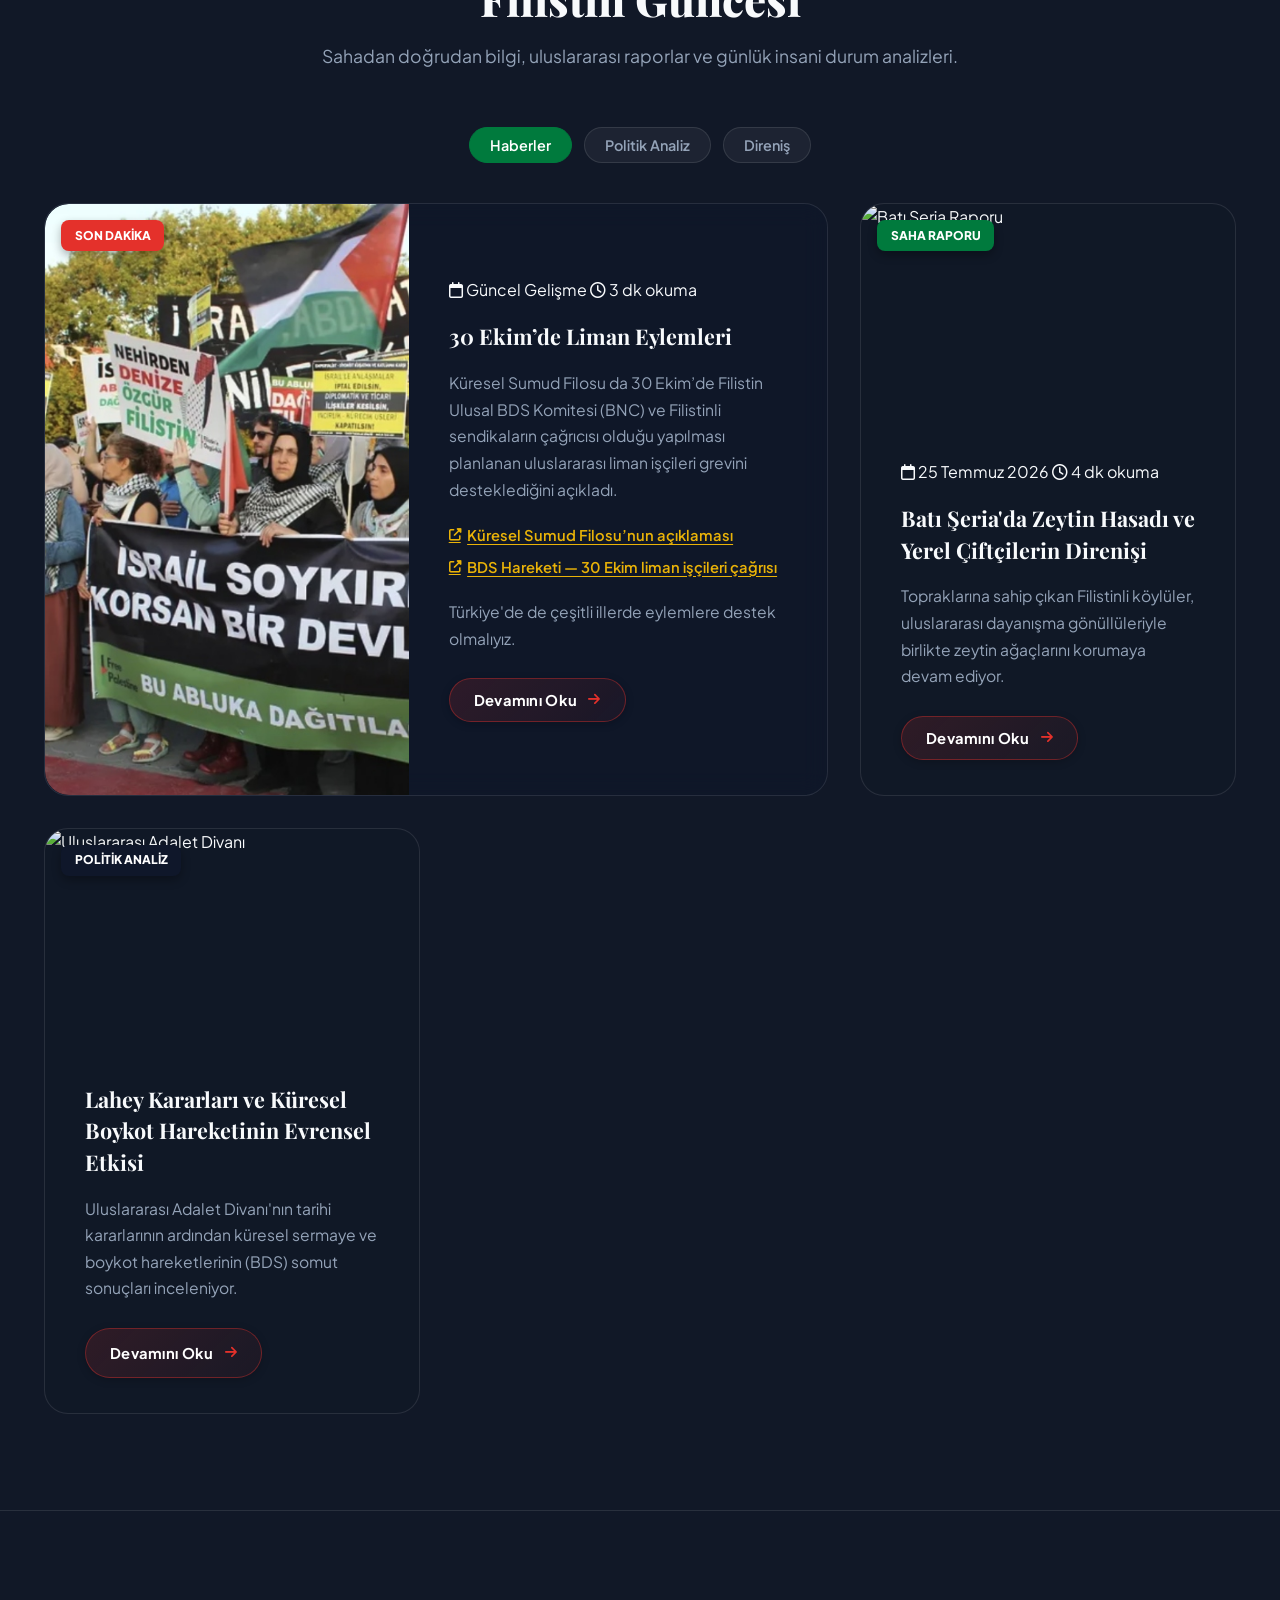
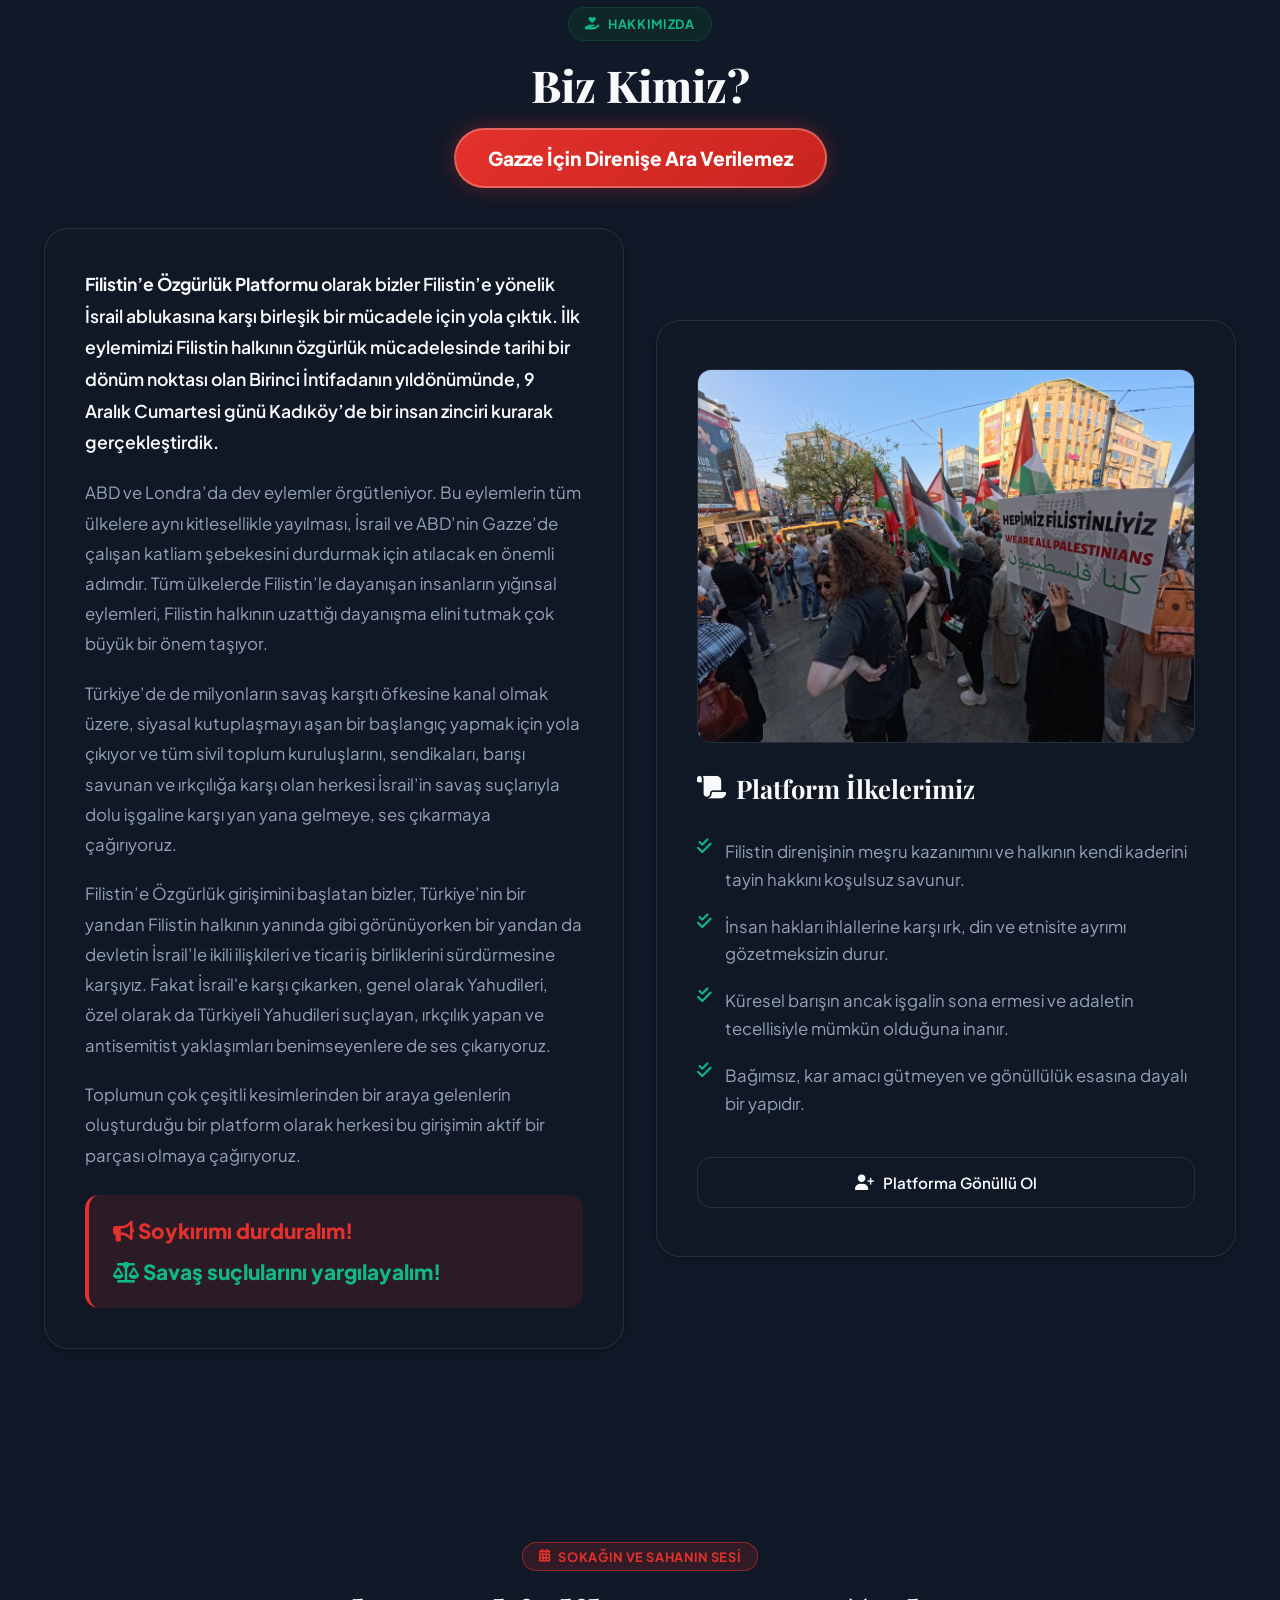
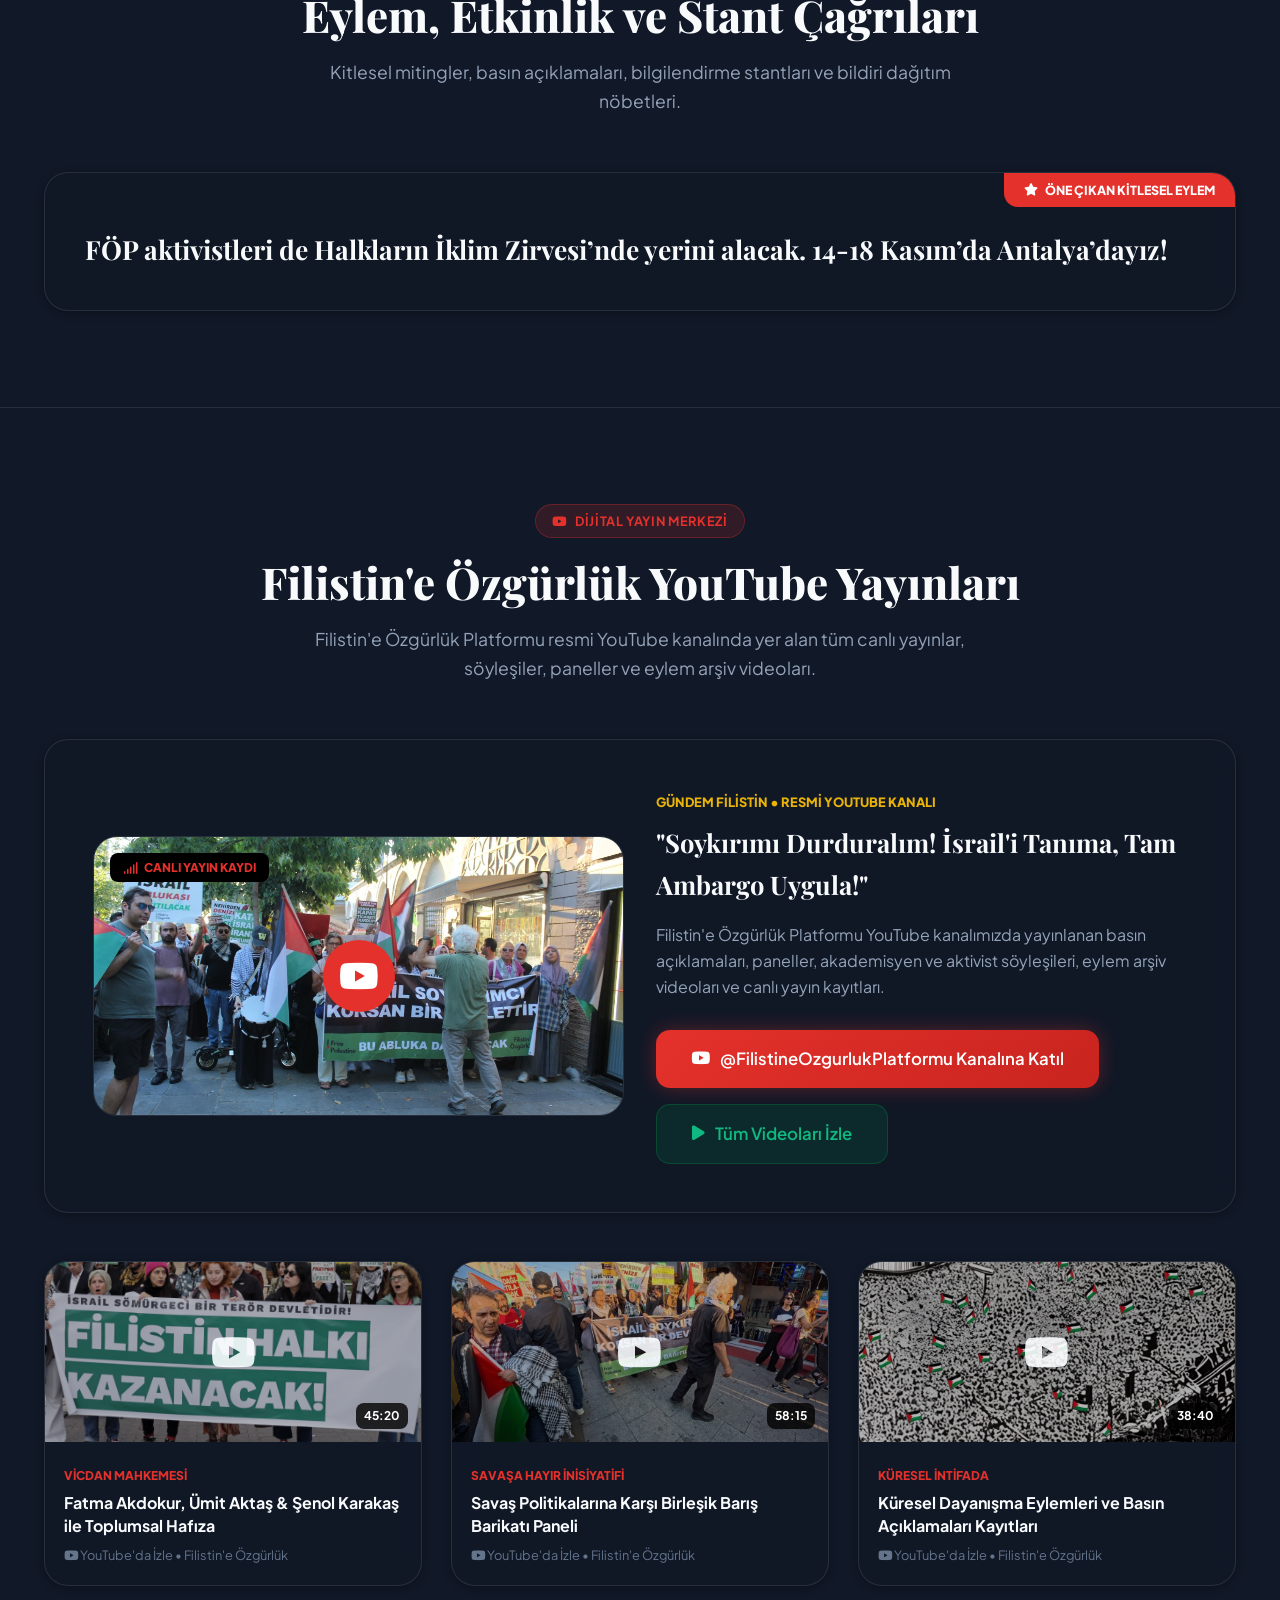
==== commit cbfef3ab: "Ana sayfa görseli ve HİZ açıklaması güncellendi" ====
--- a/index.html
+++ b/index.html
@@ -135,9 +135,12 @@
                 </div>
 
                 <!-- Featured Hero Photo -->
-                <div class="hero-rally-wrapper animate-up delay-2" style="margin: 2.5rem 0 3rem;">
+                <div class="hero-rally-wrapper animate-up delay-2" style="margin: 2.5rem auto 3rem;">
                     <div class="hero-rally-card glass-panel" style="padding: 0.5rem; background: rgba(15, 23, 42, 0.85); border: 1px solid var(--border-color); box-shadow: var(--shadow-lg);">
-                        <img src="assets/fop_sarachane_eylemi.jpg" alt="Dr. Hussam Ebu Safiye'ye ve Tüm Filistinli Tutsaklara Özgürlük!" class="hero-rally-img" style="border-radius: var(--radius-md); max-height: 560px; width: 100%; object-fit: cover; display: block;">
+                        <img src="assets/ana.jpeg" alt="Filistin’e Özgürlük Platformu aktivistleri Halkların İklim Zirvesi’nde" class="hero-rally-img" style="border-radius: var(--radius-md); width: 100%; max-width: 100%; height: auto; max-height: none; object-fit: contain; display: block;">
+                        <p class="hero-rally-caption text-center" style="padding: 0.85rem 1rem 0.45rem; margin: 0; font-size: 1.02rem; font-weight: 700; color: var(--text-primary); line-height: 1.55;">
+                            Filistin’e Özgürlük Platformu aktivistleri başından sonuna kadar Halkların İklim Zirvesi’ndeydi.
+                        </p>
                         
                         <!-- Dedicated Signature Petition Action Bar Under Photo -->
                         <div class="hero-rally-caption text-center" style="padding: 1.1rem 1.5rem; margin-top: 0.5rem; background: rgba(228, 49, 43, 0.12); border: 1px dashed rgba(245, 158, 11, 0.5); border-radius: var(--radius-md);">
@@ -1040,9 +1043,9 @@
                         Adalet, insan hakları ve evrensel özgürlük değerleri doğrultusunda Filistin halkının yanında duran bağımsız iletişim ağınız.
                     </p>
                     <div class="social-links">
-                        <a href="#" title="X / Twitter" aria-label="Twitter"><i class="fa-brands fa-x-twitter"></i></a>
+                        <a href="https://x.com/_ozgurfilistin" target="_blank" rel="noopener noreferrer" title="X / Twitter" aria-label="Twitter"><i class="fa-brands fa-x-twitter"></i></a>
                         <a href="https://www.instagram.com/filistin.ozgurluk/?hl=tr" target="_blank" rel="noopener noreferrer" title="Instagram" aria-label="Instagram"><i class="fa-brands fa-instagram"></i></a>
-                        <a href="#" title="YouTube" aria-label="YouTube"><i class="fa-brands fa-youtube"></i></a>
+                        <a href="https://www.youtube.com/@FilistineOzgurlukPlatformu" target="_blank" rel="noopener noreferrer" title="YouTube" aria-label="YouTube"><i class="fa-brands fa-youtube"></i></a>
                         <a href="#" title="Telegram" aria-label="Telegram"><i class="fa-brands fa-telegram"></i></a>
                     </div>
                 </div>
@@ -2068,60 +2071,7 @@
                     <i class="fa-solid fa-xmark"></i> Kapat
                 </button>
             </div>
-            <div class="fop-actions-modal-body eyleme-katil-modal-body">
-                <div class="eyleme-katil-lead-announcement">
-                    <p class="eyleme-katil-paragraph">Merhaba herkese,</p>
-                    <p class="eyleme-katil-paragraph">
-                        30 Ekim Uluslararası Eylem Günü’nde DİSK/Limter-İş Sendikası’nın düzenlediği eyleme FÖP olarak biz de destek veriyoruz. Katılmak isteyen herkesi <strong class="eyleme-katil-strong">30 Ekim 2026 Cuma saat 11.00’de Haydarpaşa Limanı’na</strong> bekliyoruz. ✌🏻🇵🇸
-                    </p>
-                    <p class="eyleme-katil-signature">Filistin’e Özgürlük Platformu</p>
-                </div>
-
-                <hr class="eyleme-katil-divider" aria-hidden="true">
-
-                <h3 class="eyleme-katil-title">
-                    🌍🇵🇸Filistin’e Özgürlük Platformu Yola Çıkıyor🚌✊
-                </h3>
-
-                <p class="eyleme-katil-paragraph">
-                    BM İklim Zirvesi COP31 bu yıl 9-20 Kasım tarihleri arasında Antalya'da yapılıyor. Bizler de 14-18 Kasım tarihlerinde yine Antalya'da COP31’e alternatif olarak örgütlenen Halkların İklim Zirvesi'ne (HİZ) ve 14 Kasım’daki Halkların İklim Yürüyüşü'ne katılıyoruz! 📢
-                </p>
-
-                <p class="eyleme-katil-paragraph">
-                    🔥 İklim adaleti taleplerimizi yükseltmek, Siyonizm’e karşı mücadeleyi büyütmek, savaşlara hayır demek, Filistin'e özgürlük için haykırmak ve 14 Kasım’daki büyük yürüyüşte <strong class="eyleme-katil-emphasis">*“nehirden Denize Özgür Filistin”*</strong> demek için oradayız!
-                </p>
-
-                <p class="eyleme-katil-paragraph">
-                    🌱 İklim krizinin faturasını halklara kesen, doğayı ve yaşamı sömüren kapitalizme karşı ekolojistlerin, işçilerin, gençlerin, savaş karşıtlarının ve hak savunucularının ortak sesini Antalya'da buluşturuyoruz.
-                </p>
-
-                <p class="eyleme-katil-paragraph eyleme-katil-media-paragraph">
-                    <img src="assets/sumud_filosu_ikon.png" alt="Global Sumud Flotilla" class="eyleme-katil-inline-img">
-                    <span>Antalya’da HİZ toplantıları kapsamında Sumud Filosu örgütçülerinden Yasemin Acar’ın, FÖP aktivistlerinin, Filistinli sendikacıların konuşmacı olacağı “Büyük Filistin Buluşması” forumunda bir araya geleceğiz.</span>
-                </p>
-
-                <p class="eyleme-katil-paragraph eyleme-katil-highlight-line">
-                    🎉 Antalya'ya gitmek üzere ücretsiz otobüsler kaldırıyoruz!
-                </p>
-
-                <div class="eyleme-katil-info-box glass-card">
-                    <p class="eyleme-katil-info-heading">Bilmeniz gerekenler:</p>
-                    <p class="eyleme-katil-info-item">🚌 Ücretsiz otobüslerimizle bizimle gelecekler</p>
-                    <p class="eyleme-katil-info-item">🚗 Kendi imkanlarıyla Antalya'ya gelip bizimle birlikte yürüyecek ve etkinliklere katılacak olan herkes...</p>
-                </div>
-
-                <p class="eyleme-katil-paragraph">
-                    👉 Aşağıdaki formu doldurarak bu büyük mücadelenin bir parçası olabilirsiniz!
-                </p>
-
-                <p class="eyleme-katil-form-box">
-                    <a href="https://docs.google.com/forms/d/1FcGQXlB27hdUzkLsyBjQIUksfD7684z3pe4q18qrQds/edit" target="_blank" rel="noopener noreferrer" class="eyleme-katil-form-link">https://docs.google.com/forms/d/1FcGQXlB27hdUzkLsyBjQIUksfD7684z3pe4q18qrQds/edit</a>
-                </p>
-
-                <p class="eyleme-katil-closing">
-                    Gelin hep birlikte bu uluslararası zirvede ve yürüyüşte omuz omuza verelim! 💚✊
-                </p>
-            </div>
+            <div class="fop-actions-modal-body eyleme-katil-modal-body"></div>
         </div>
     </dialog>
 
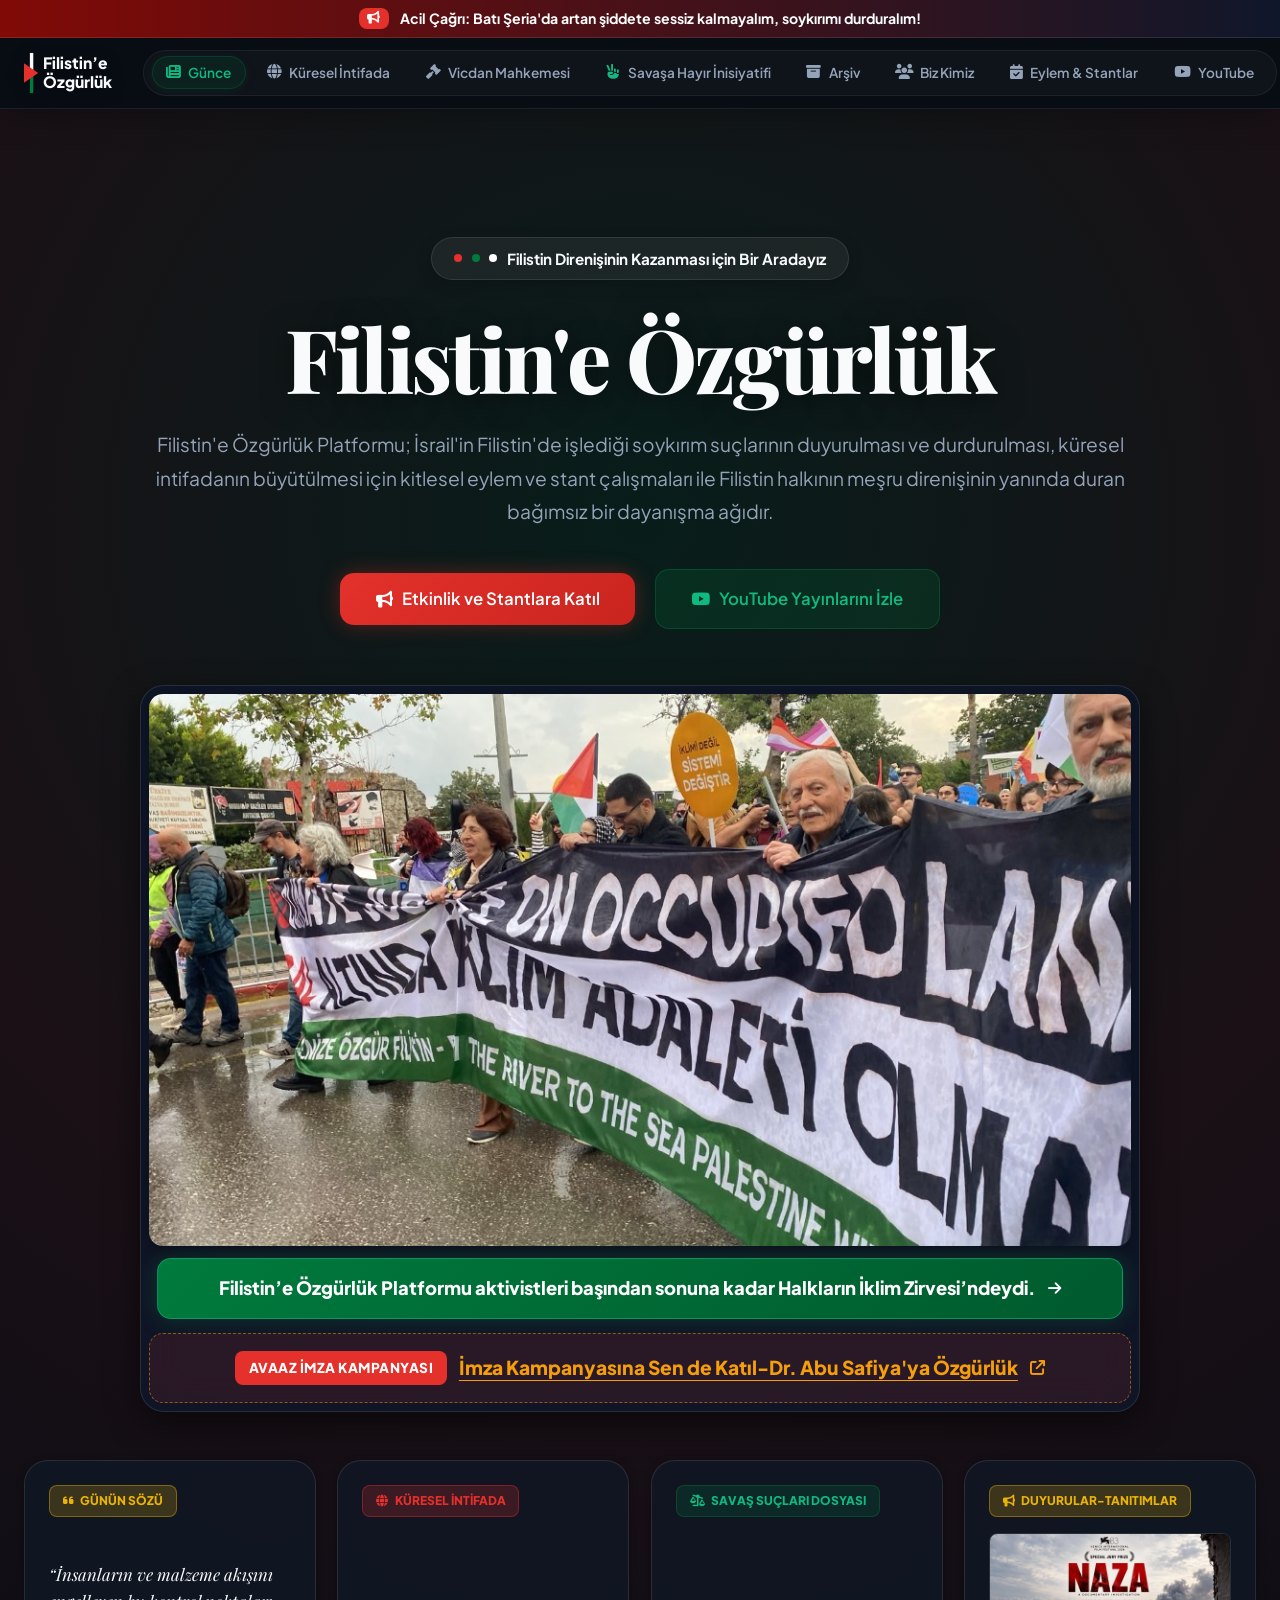
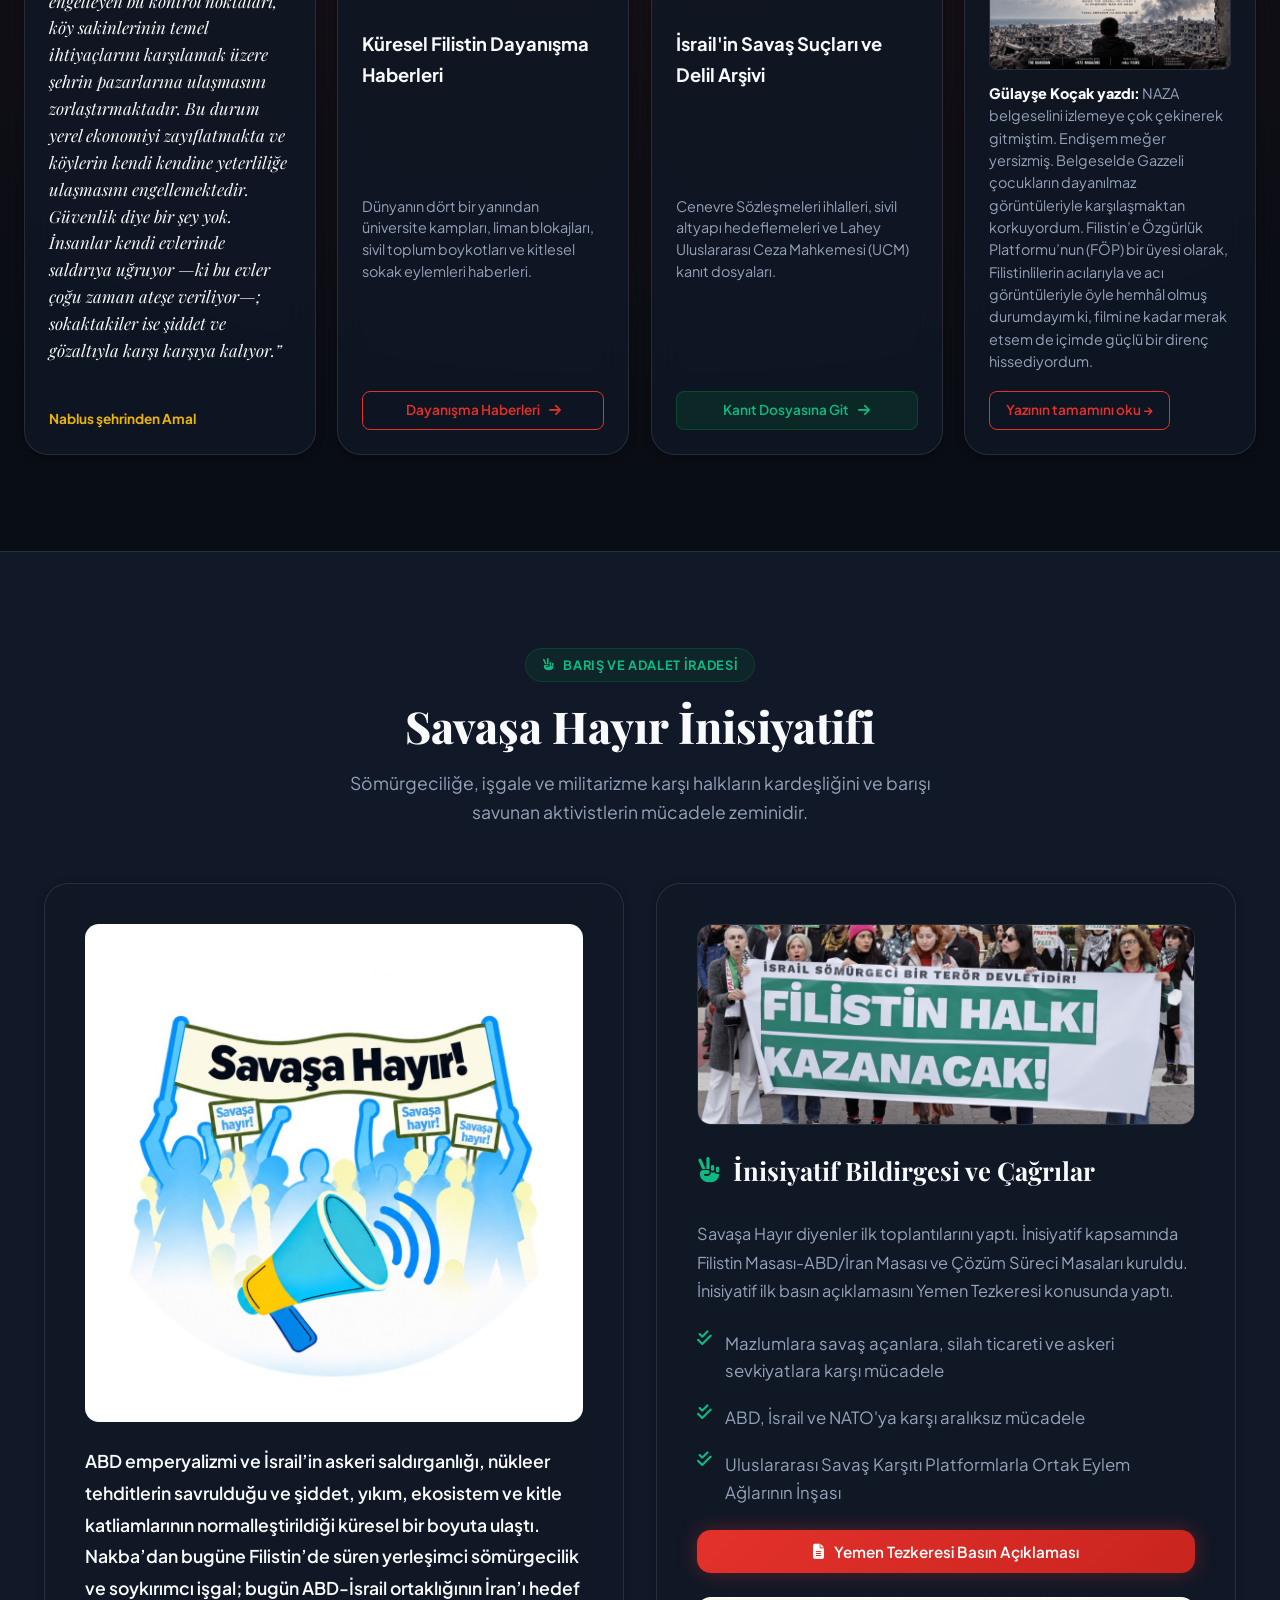
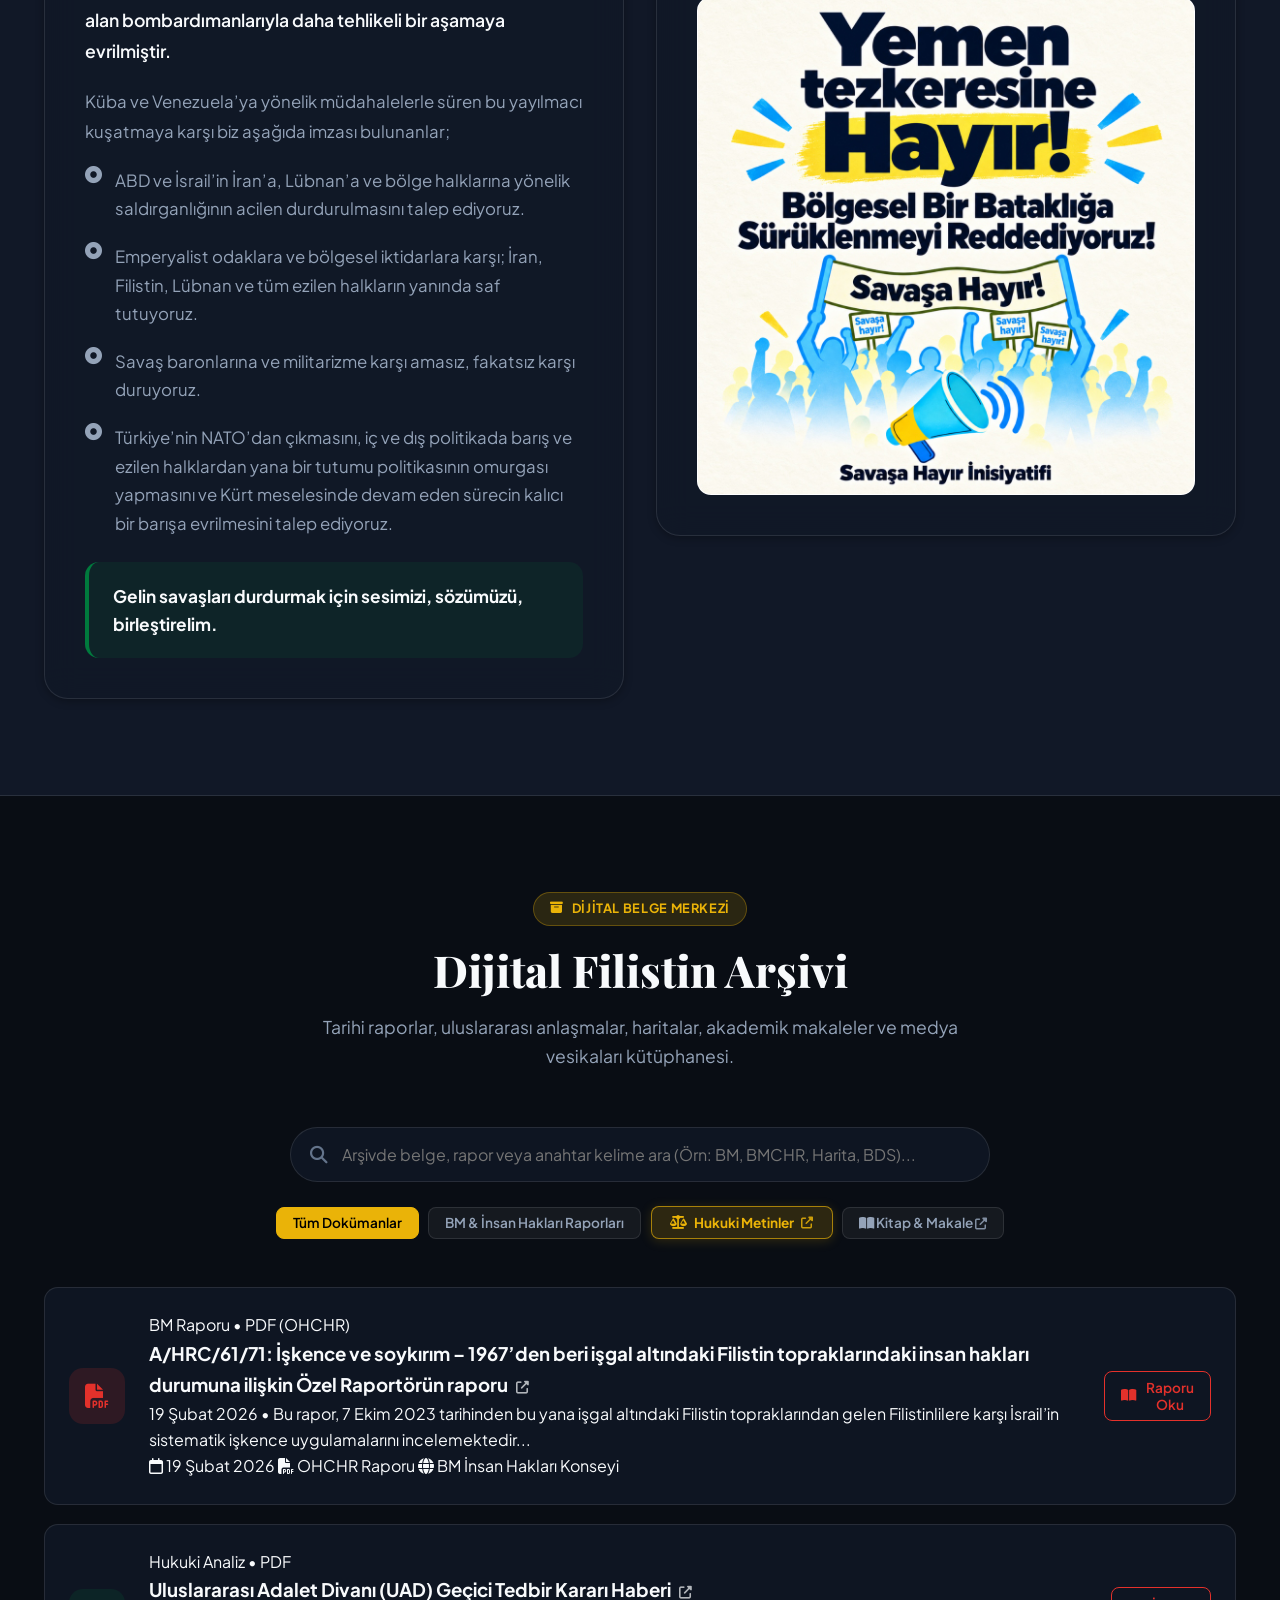
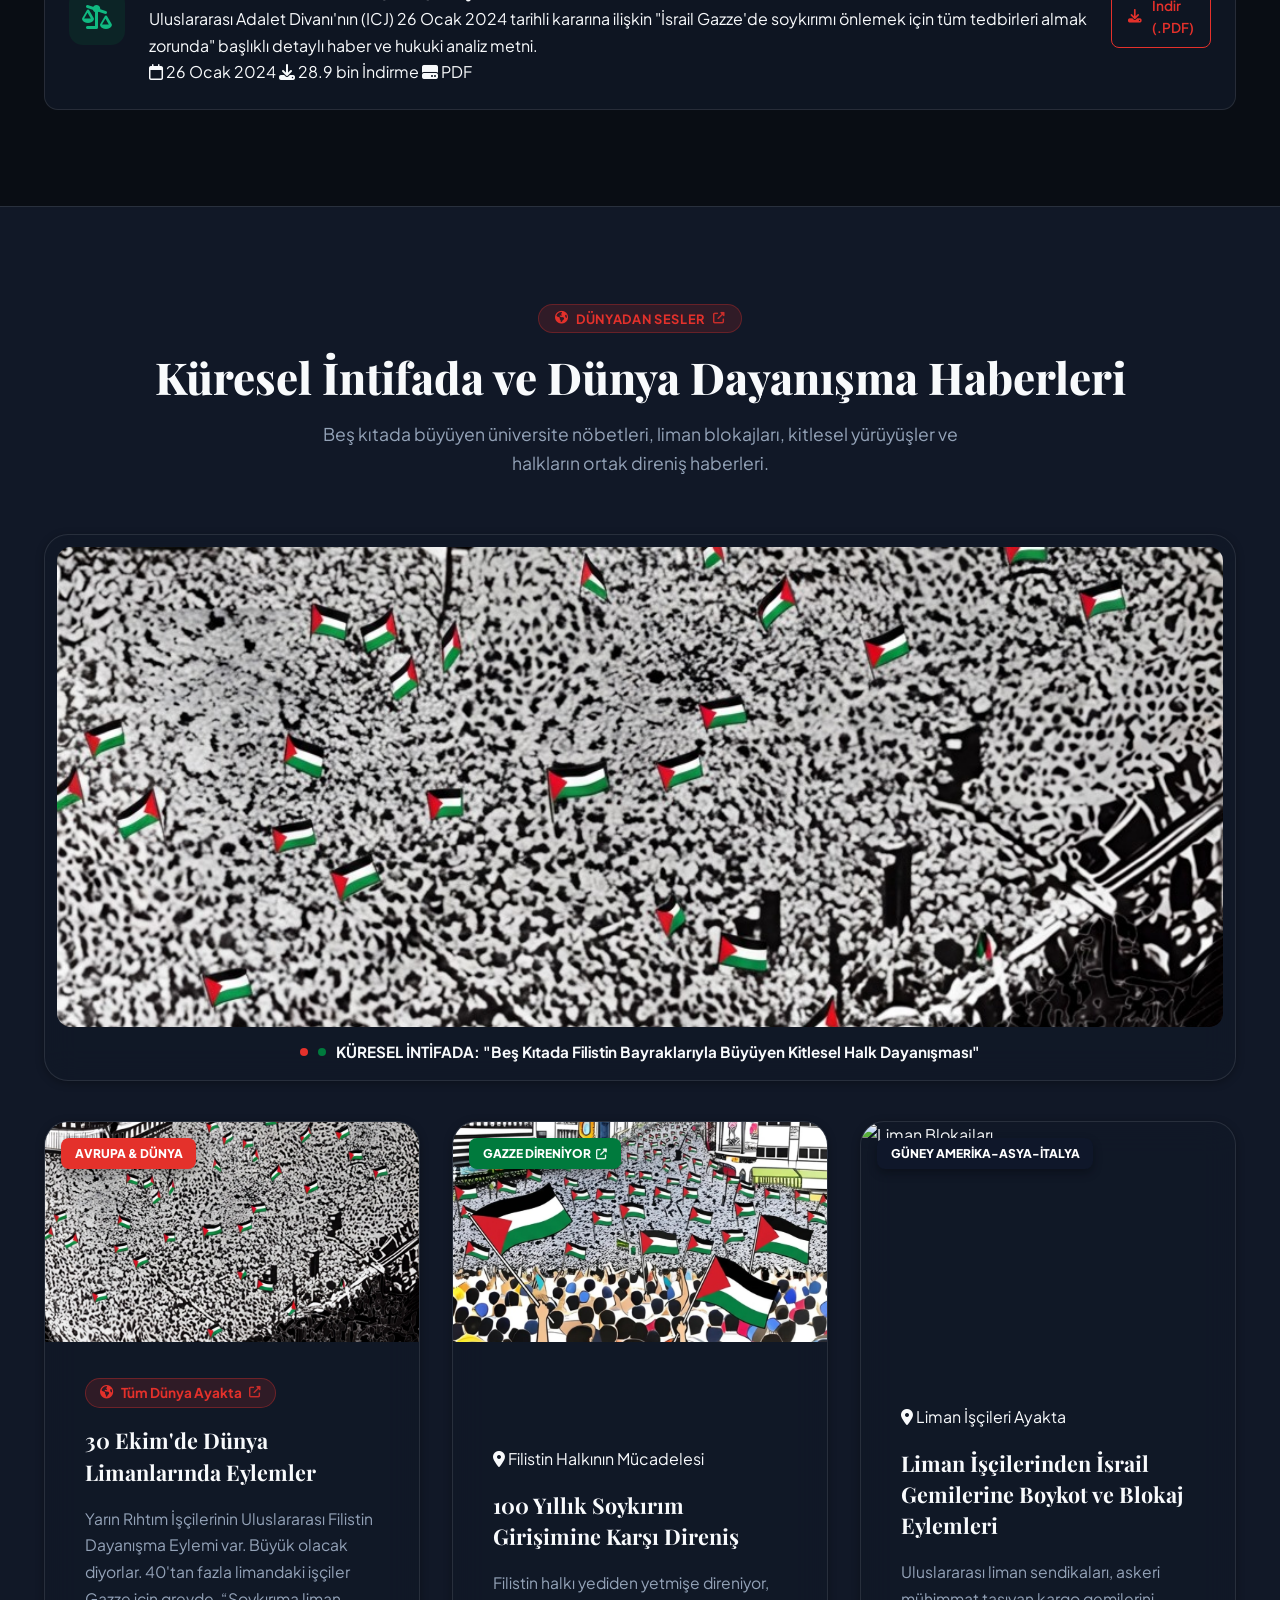
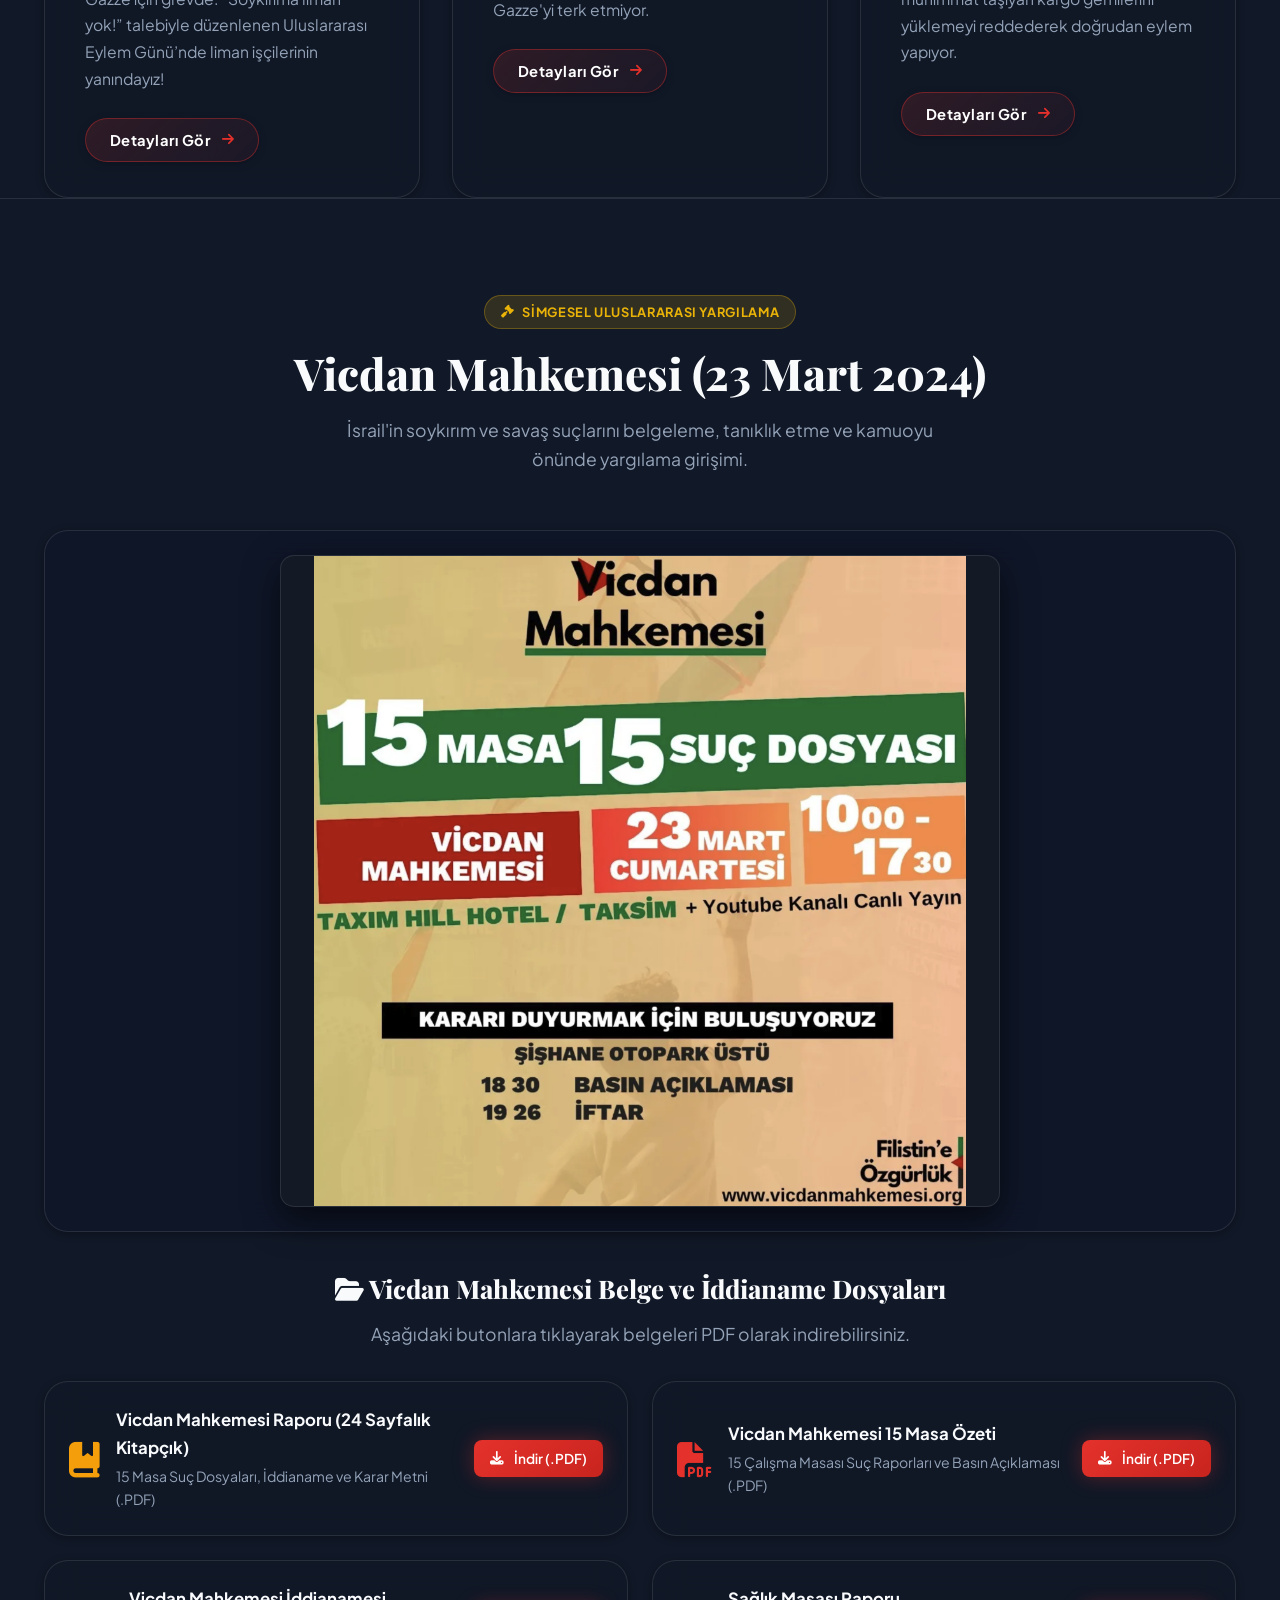
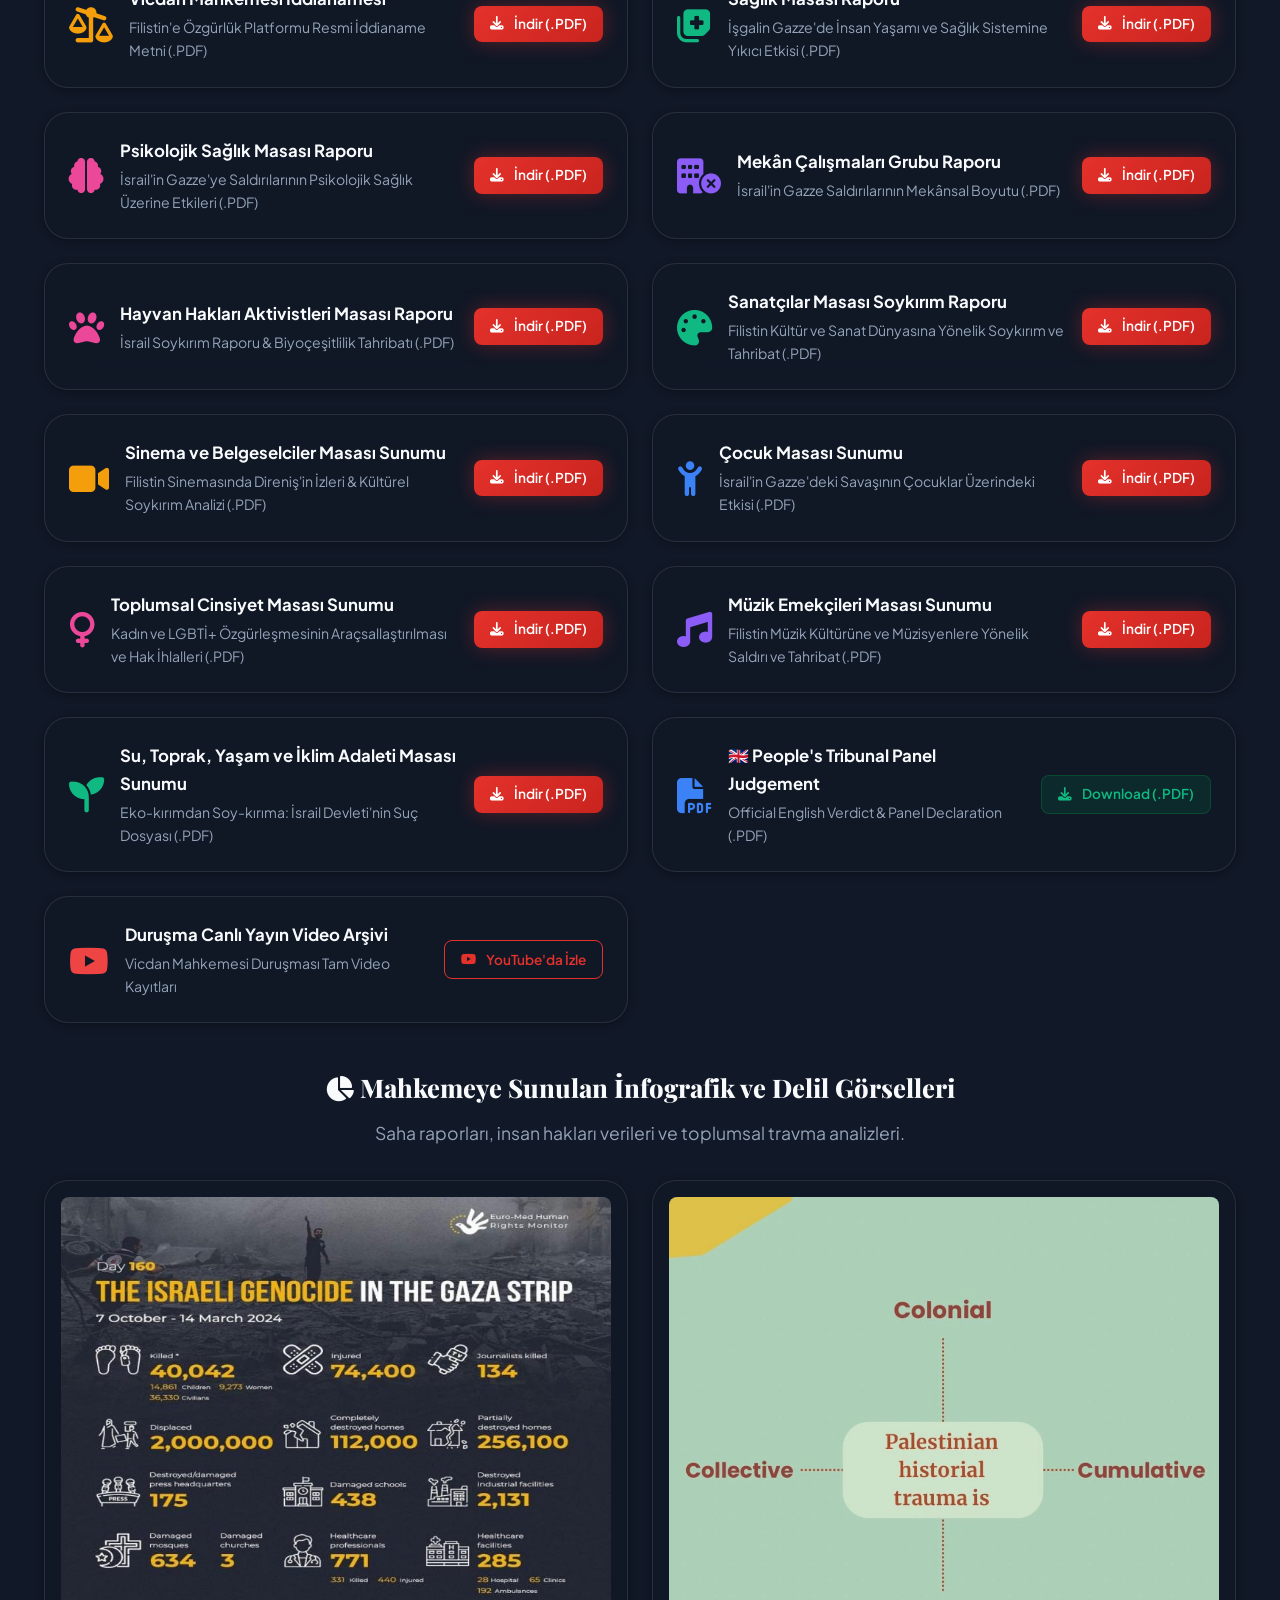
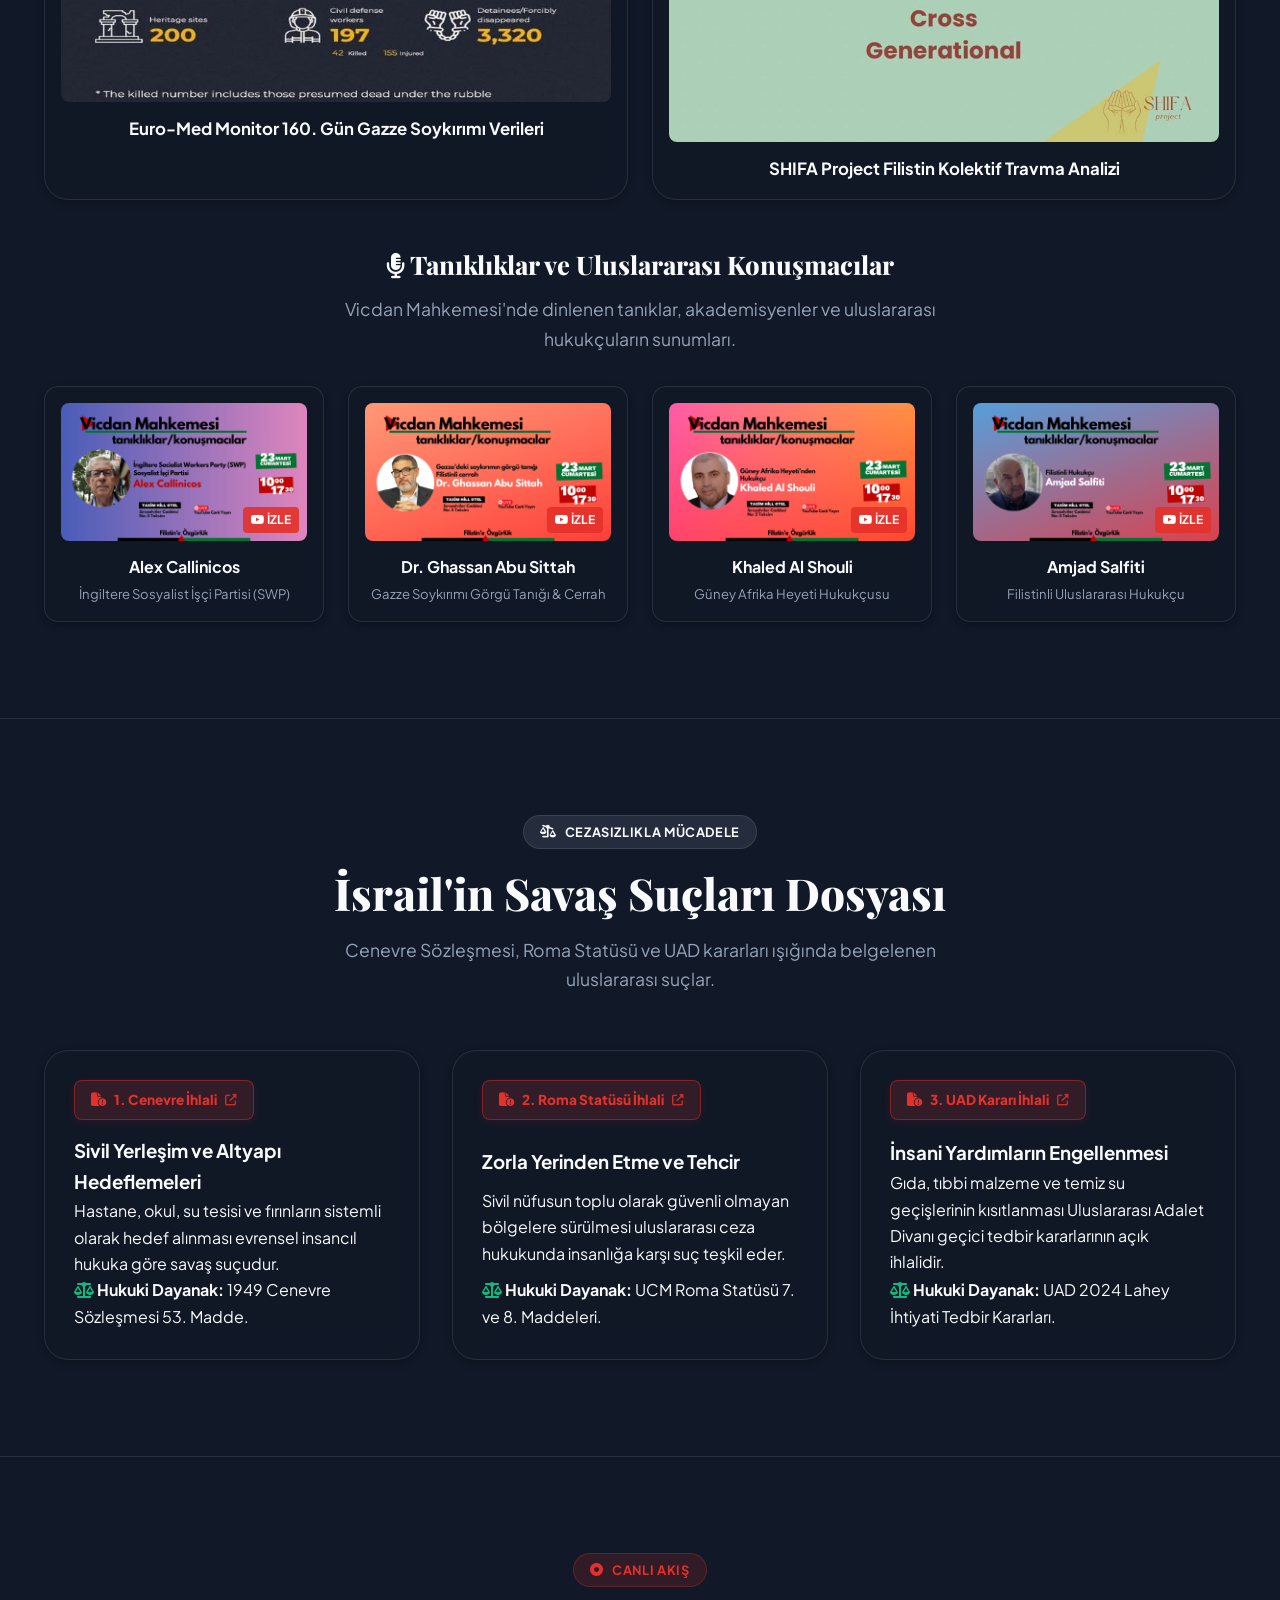
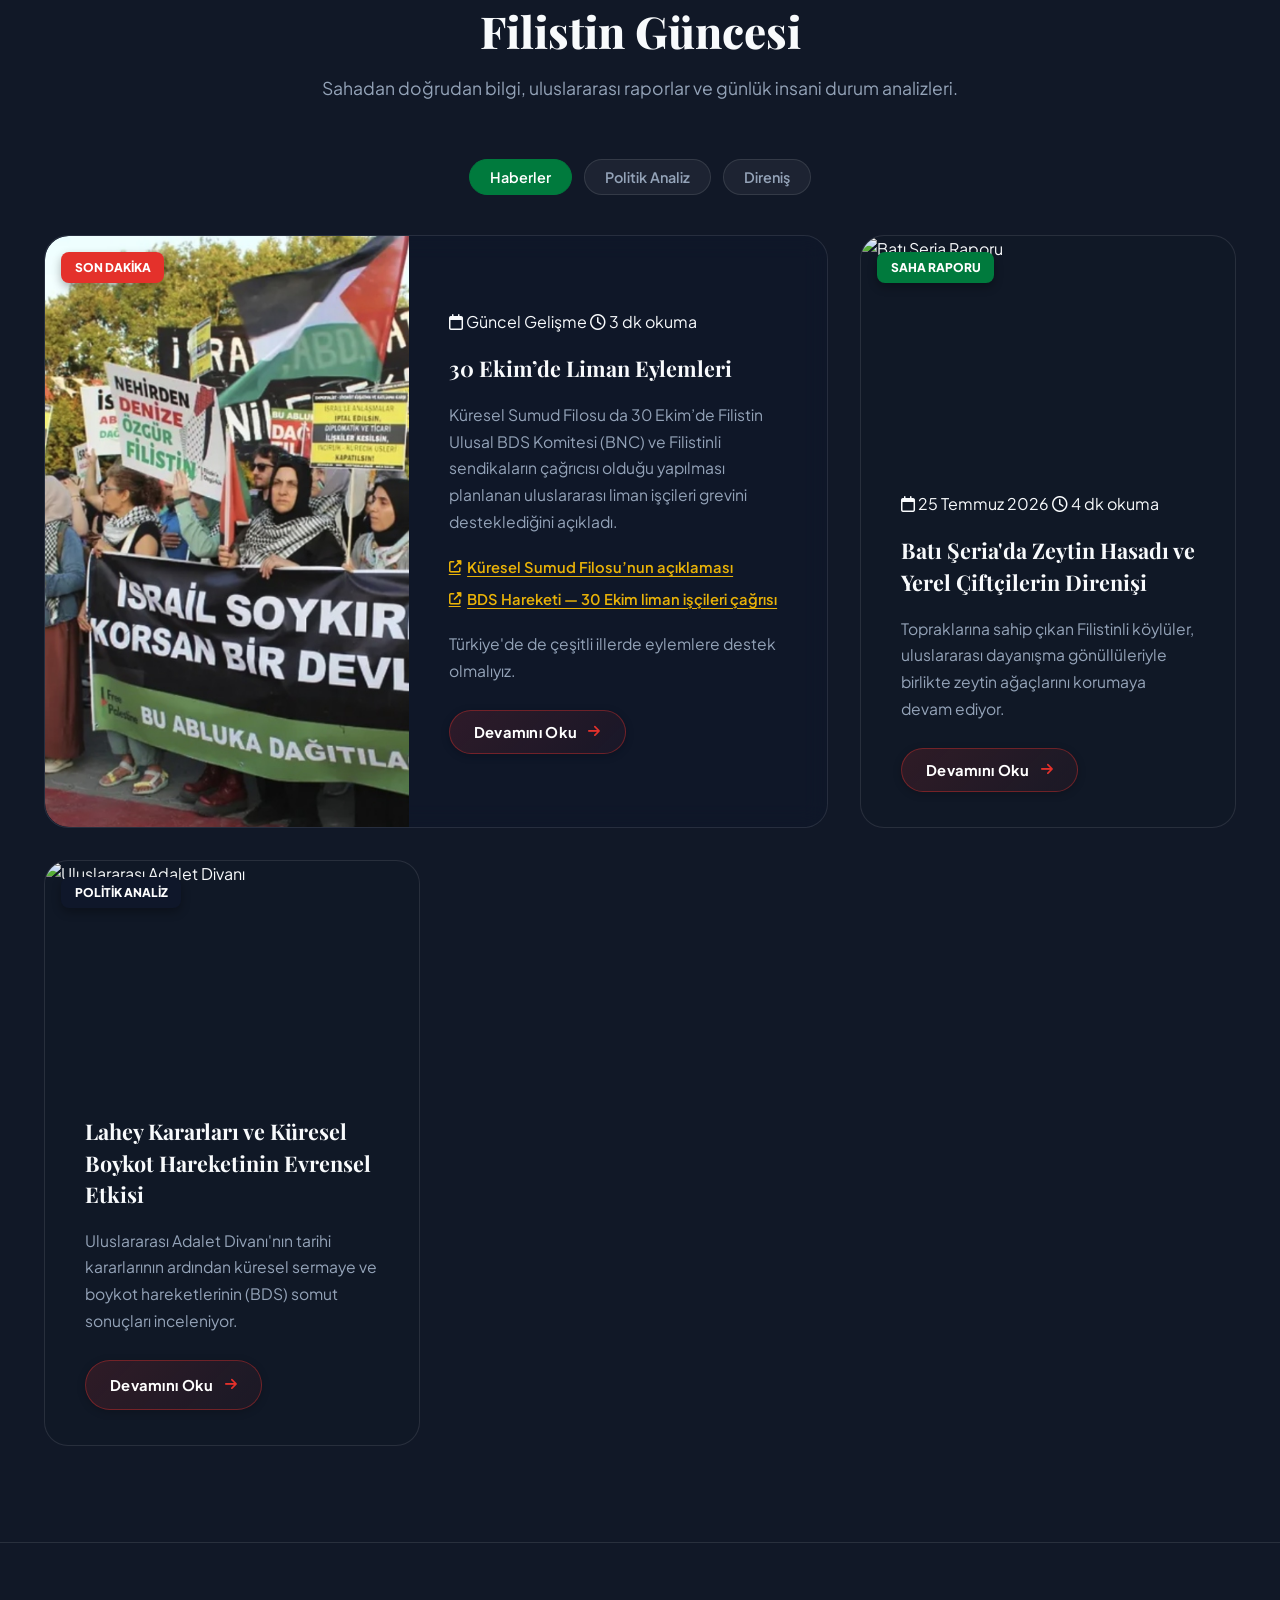
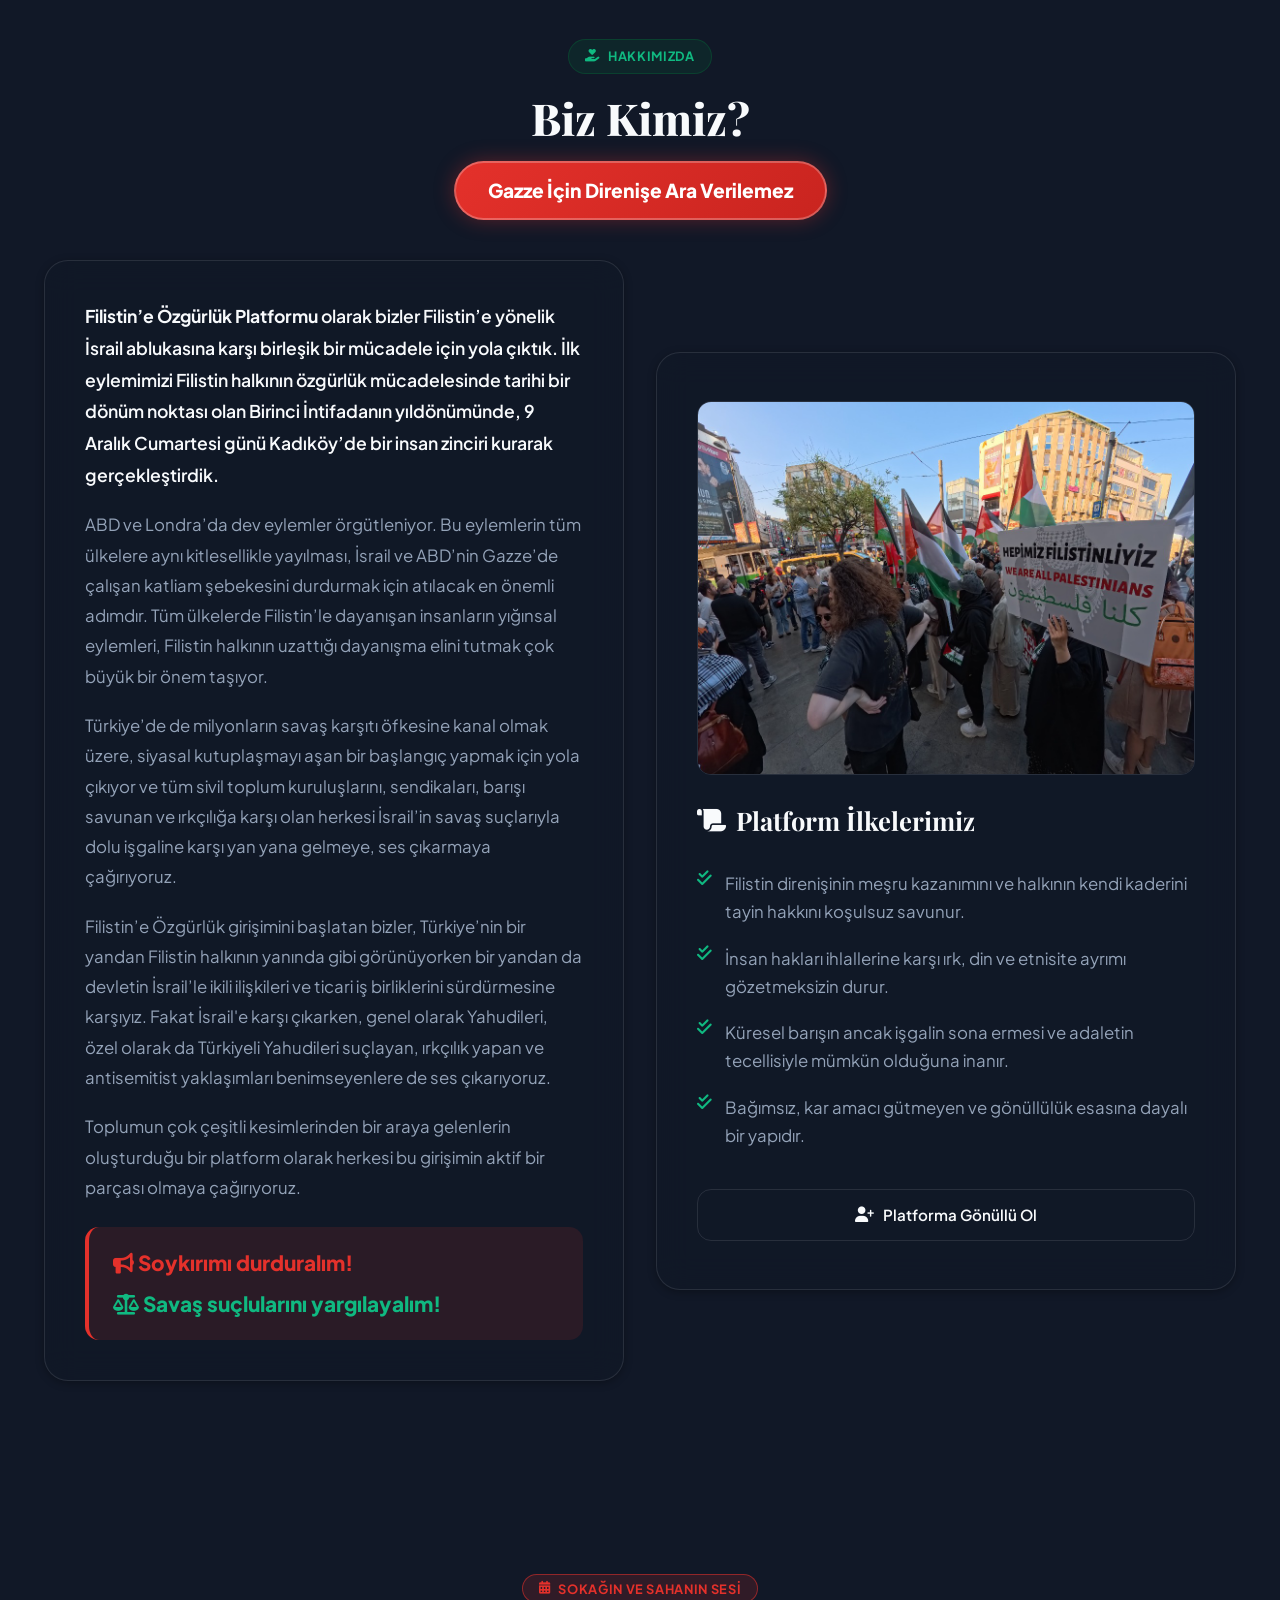
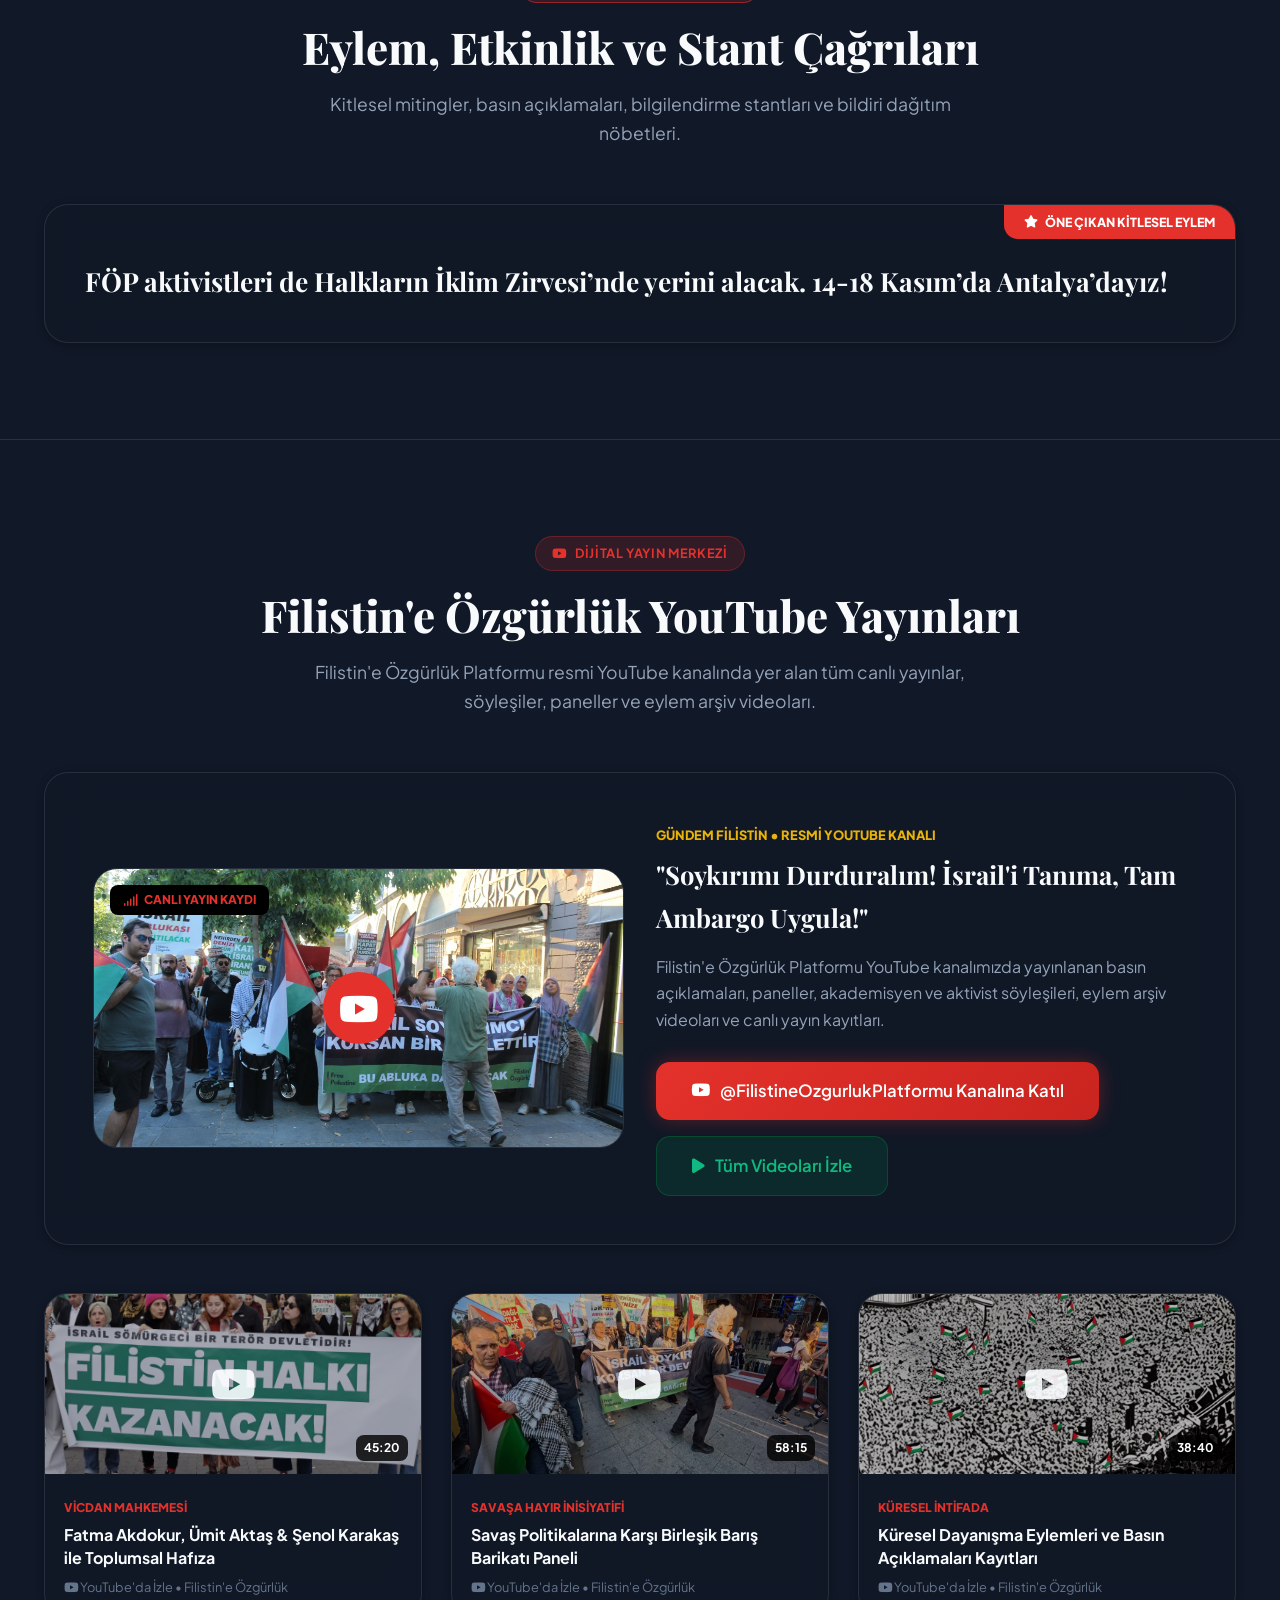
==== commit a1dfc033: "HİZ değerlendirme sayfası ve fotoğraf galerisi eklendi" ====
--- a/index.html
+++ b/index.html
@@ -138,9 +138,12 @@
                 <div class="hero-rally-wrapper animate-up delay-2" style="margin: 2.5rem auto 3rem;">
                     <div class="hero-rally-card glass-panel" style="padding: 0.5rem; background: rgba(15, 23, 42, 0.85); border: 1px solid var(--border-color); box-shadow: var(--shadow-lg);">
                         <img src="assets/ana.jpeg" alt="Filistin’e Özgürlük Platformu aktivistleri Halkların İklim Zirvesi’nde" class="hero-rally-img" style="border-radius: var(--radius-md); width: 100%; max-width: 100%; height: auto; max-height: none; object-fit: contain; display: block;">
-                        <p class="hero-rally-caption text-center" style="padding: 0.85rem 1rem 0.45rem; margin: 0; font-size: 1.02rem; font-weight: 700; color: var(--text-primary); line-height: 1.55;">
-                            Filistin’e Özgürlük Platformu aktivistleri başından sonuna kadar Halkların İklim Zirvesi’ndeydi.
-                        </p>
+                        <div class="hero-rally-caption text-center" style="padding: 0.75rem 0.5rem 0.35rem; margin: 0;">
+                            <a href="hiz.html" class="btn btn-primary btn-lg" style="width: 100%; display: inline-flex; align-items: center; justify-content: center; gap: 0.75rem; padding: 1rem 1.5rem; font-size: clamp(0.98rem, 2.2vw, 1.15rem); font-weight: 800; line-height: 1.45; text-align: center; white-space: normal; border-radius: var(--radius-md); background: linear-gradient(135deg, var(--palestine-green) 0%, #005a2d 100%); border: 1.5px solid rgba(16, 185, 129, 0.55); box-shadow: var(--shadow-green-glow); text-decoration: none; cursor: pointer;">
+                                <span>Filistin’e Özgürlük Platformu aktivistleri başından sonuna kadar Halkların İklim Zirvesi’ndeydi.</span>
+                                <i class="fa-solid fa-arrow-right" style="font-size: 0.95rem; flex-shrink: 0;"></i>
+                            </a>
+                        </div>
                         
                         <!-- Dedicated Signature Petition Action Bar Under Photo -->
                         <div class="hero-rally-caption text-center" style="padding: 1.1rem 1.5rem; margin-top: 0.5rem; background: rgba(228, 49, 43, 0.12); border: 1px dashed rgba(245, 158, 11, 0.5); border-radius: var(--radius-md);">
